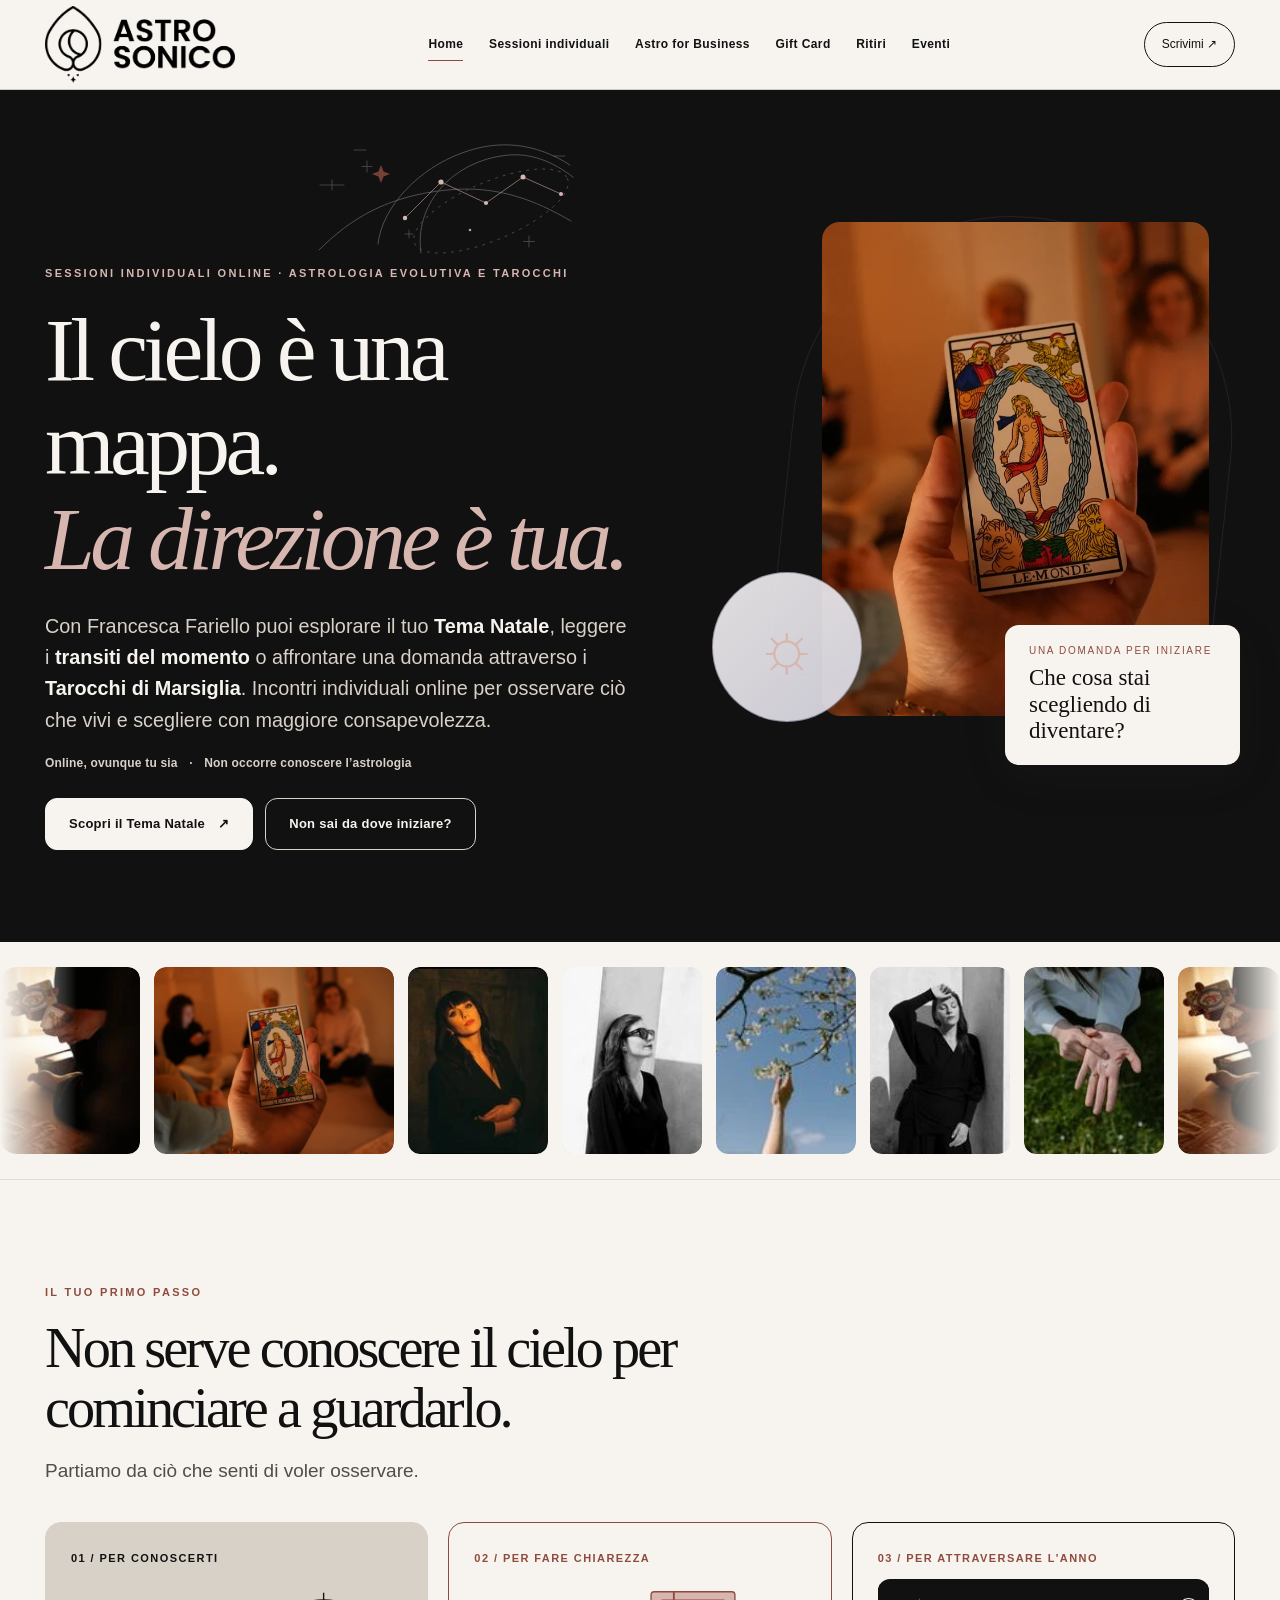
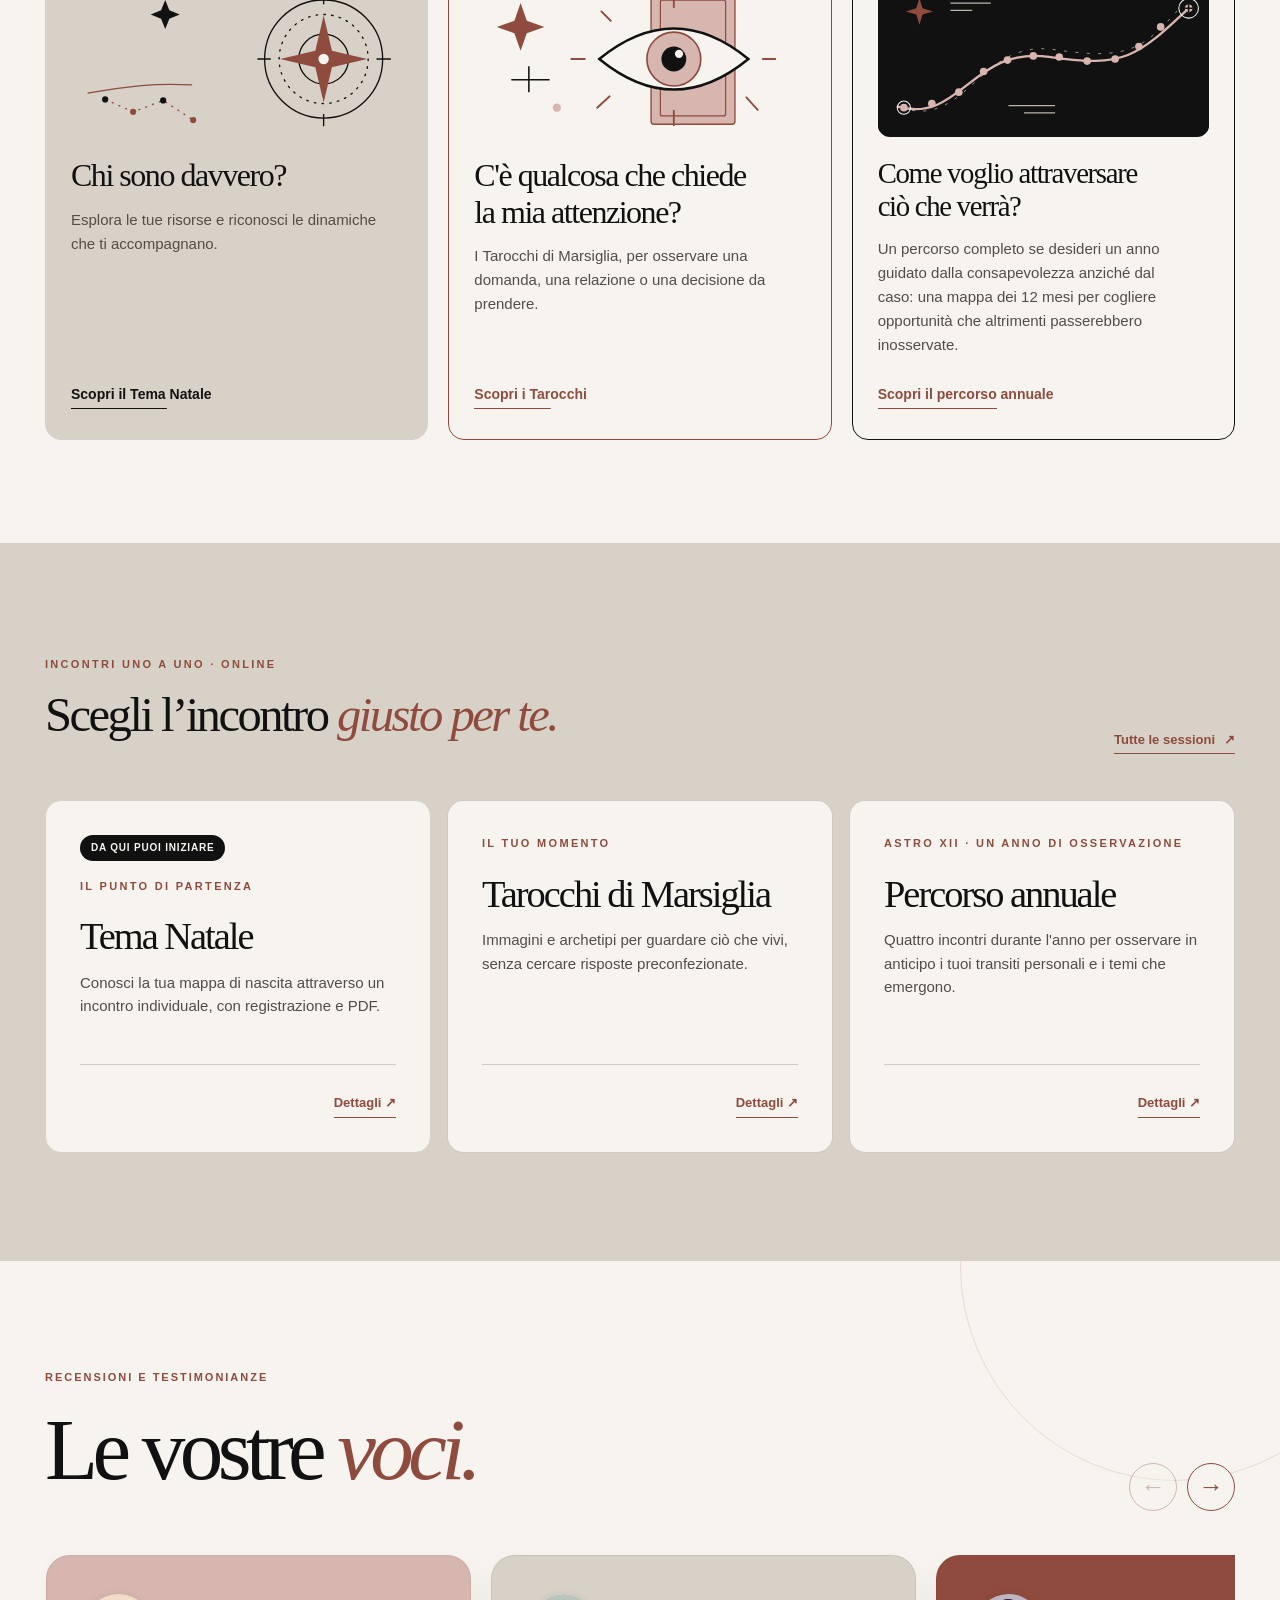
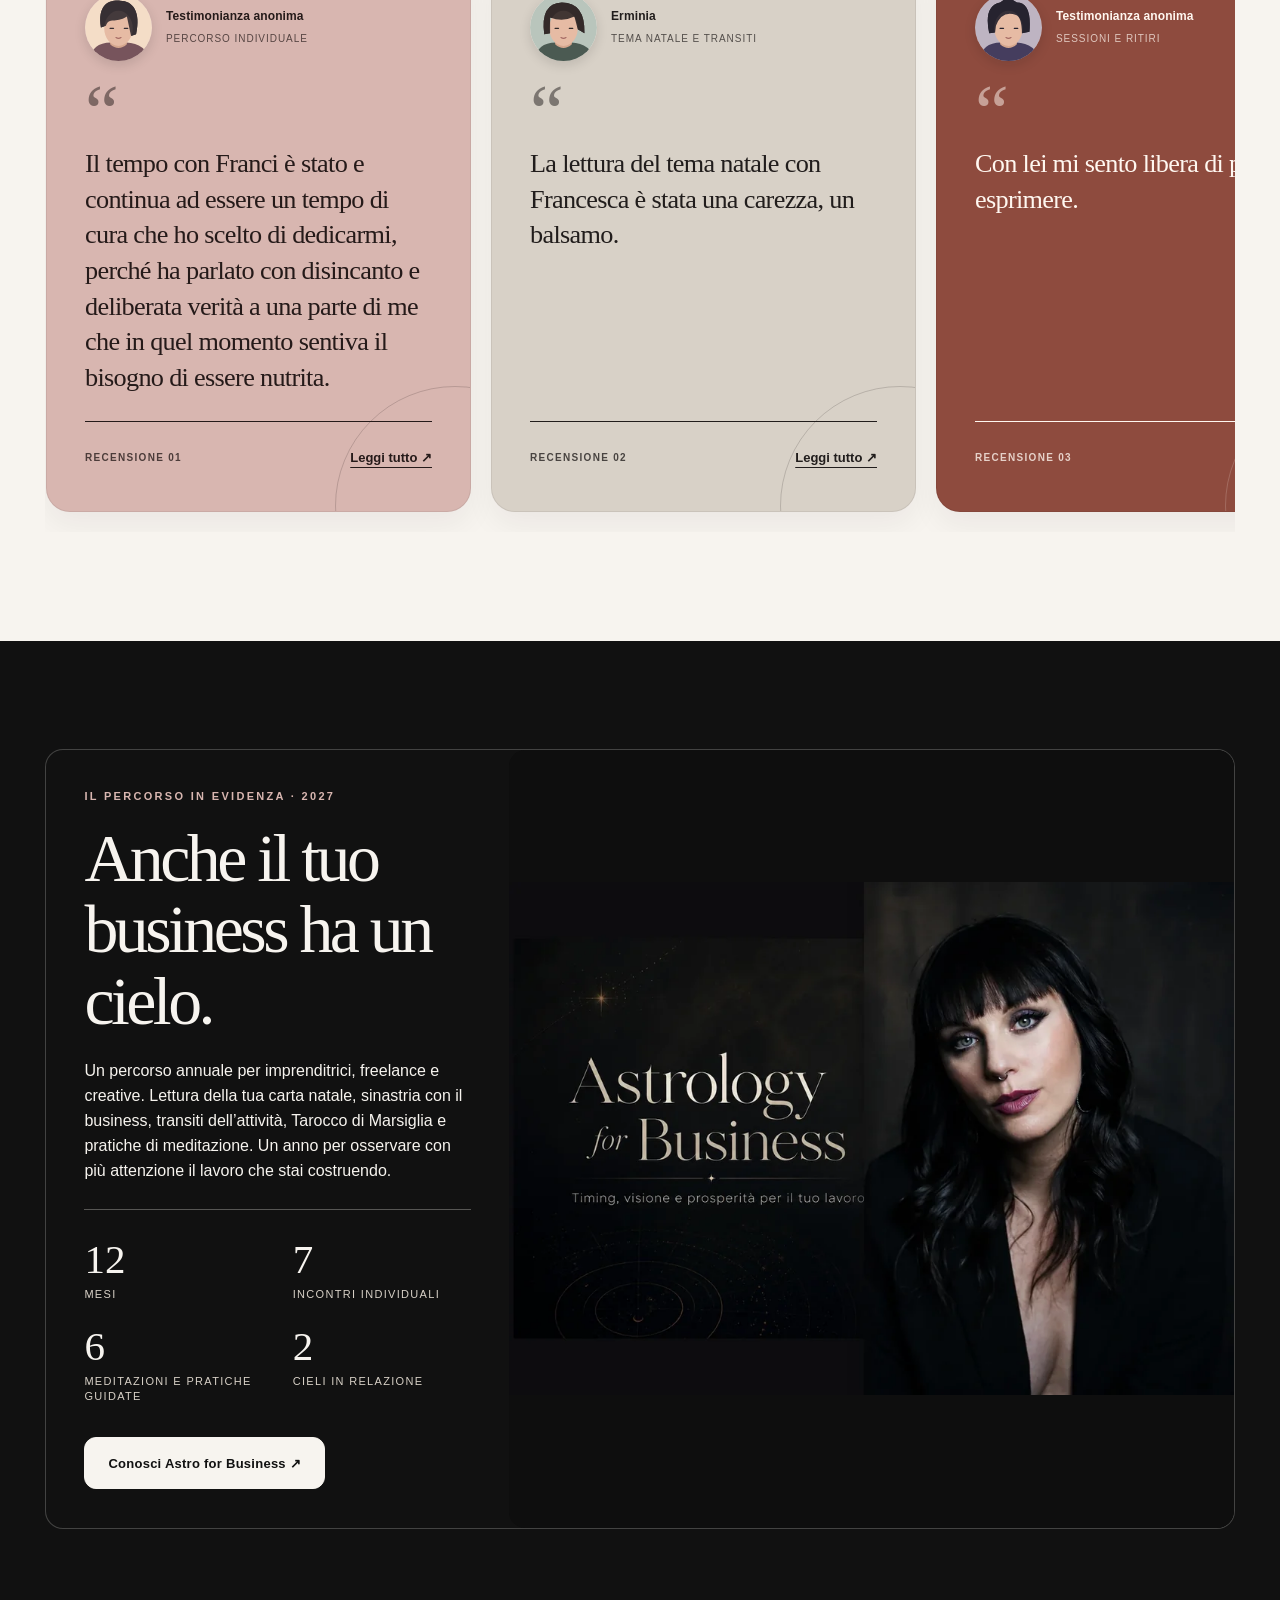
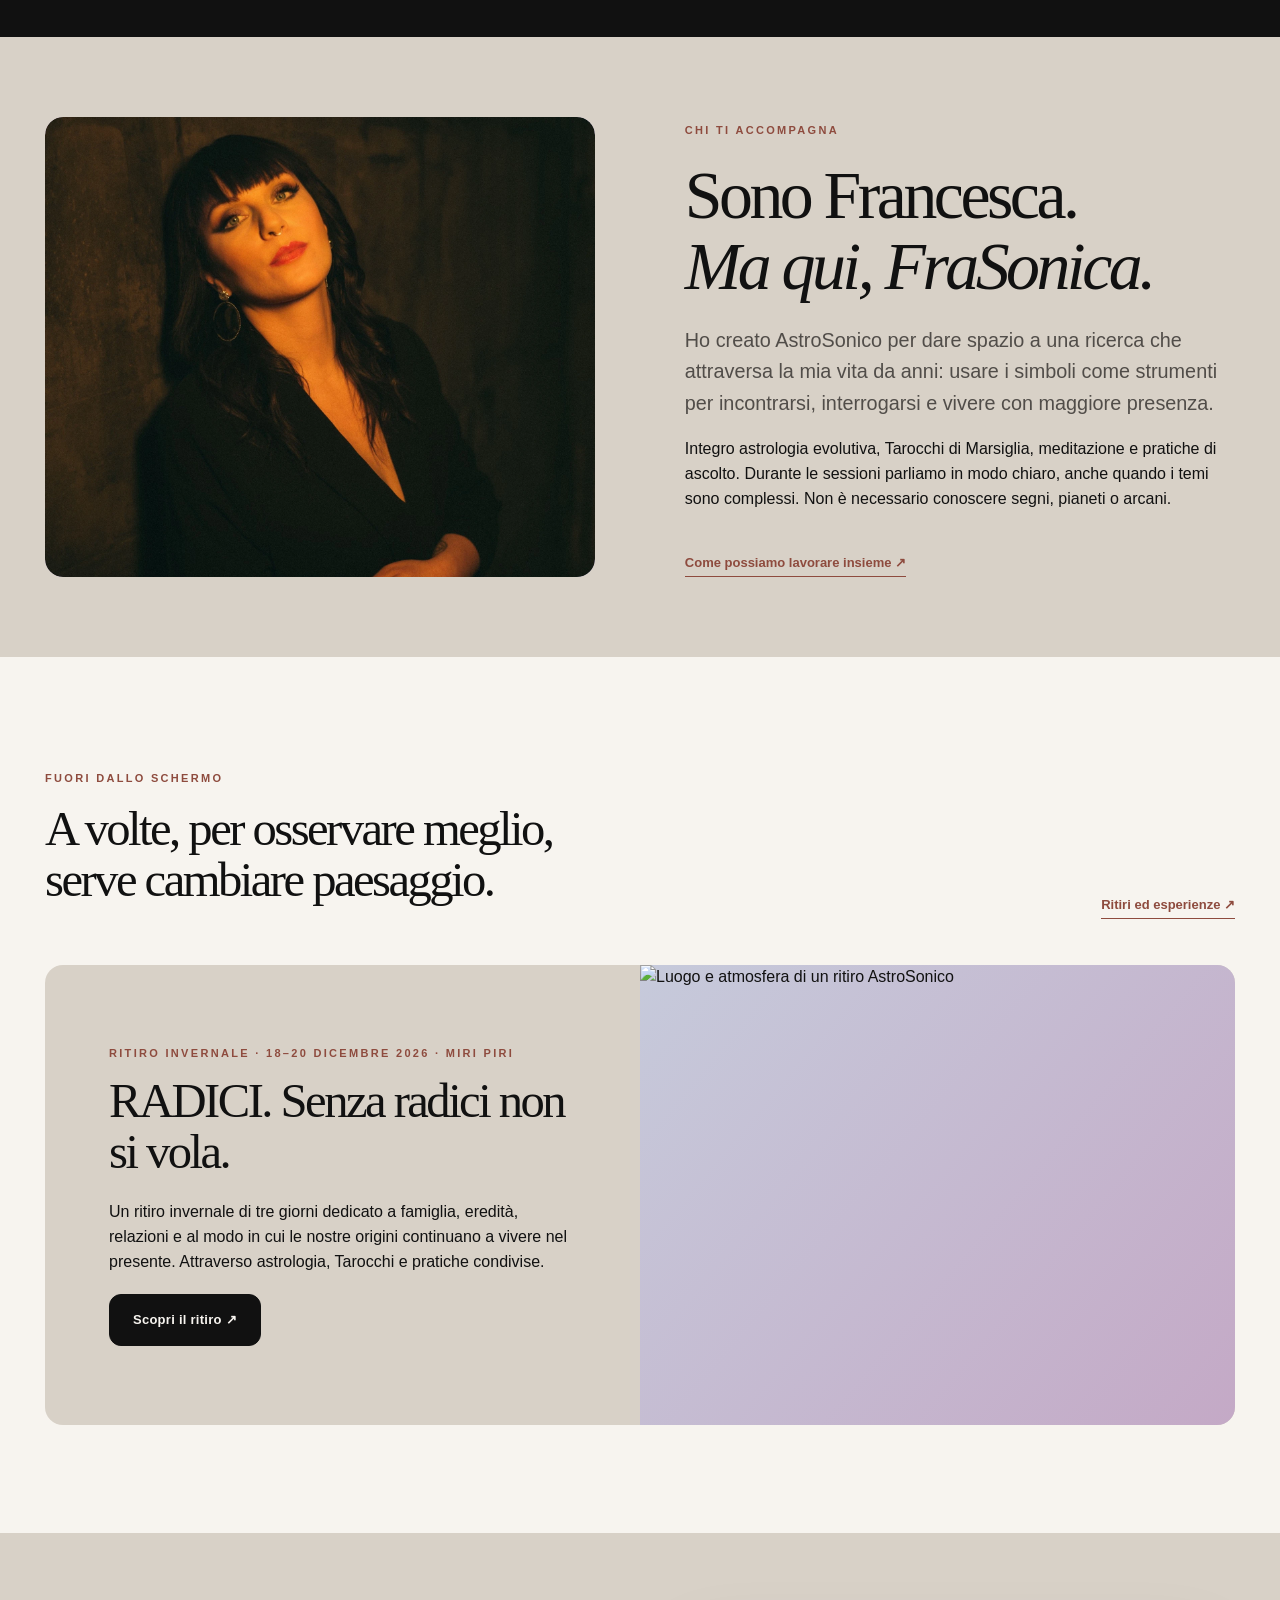
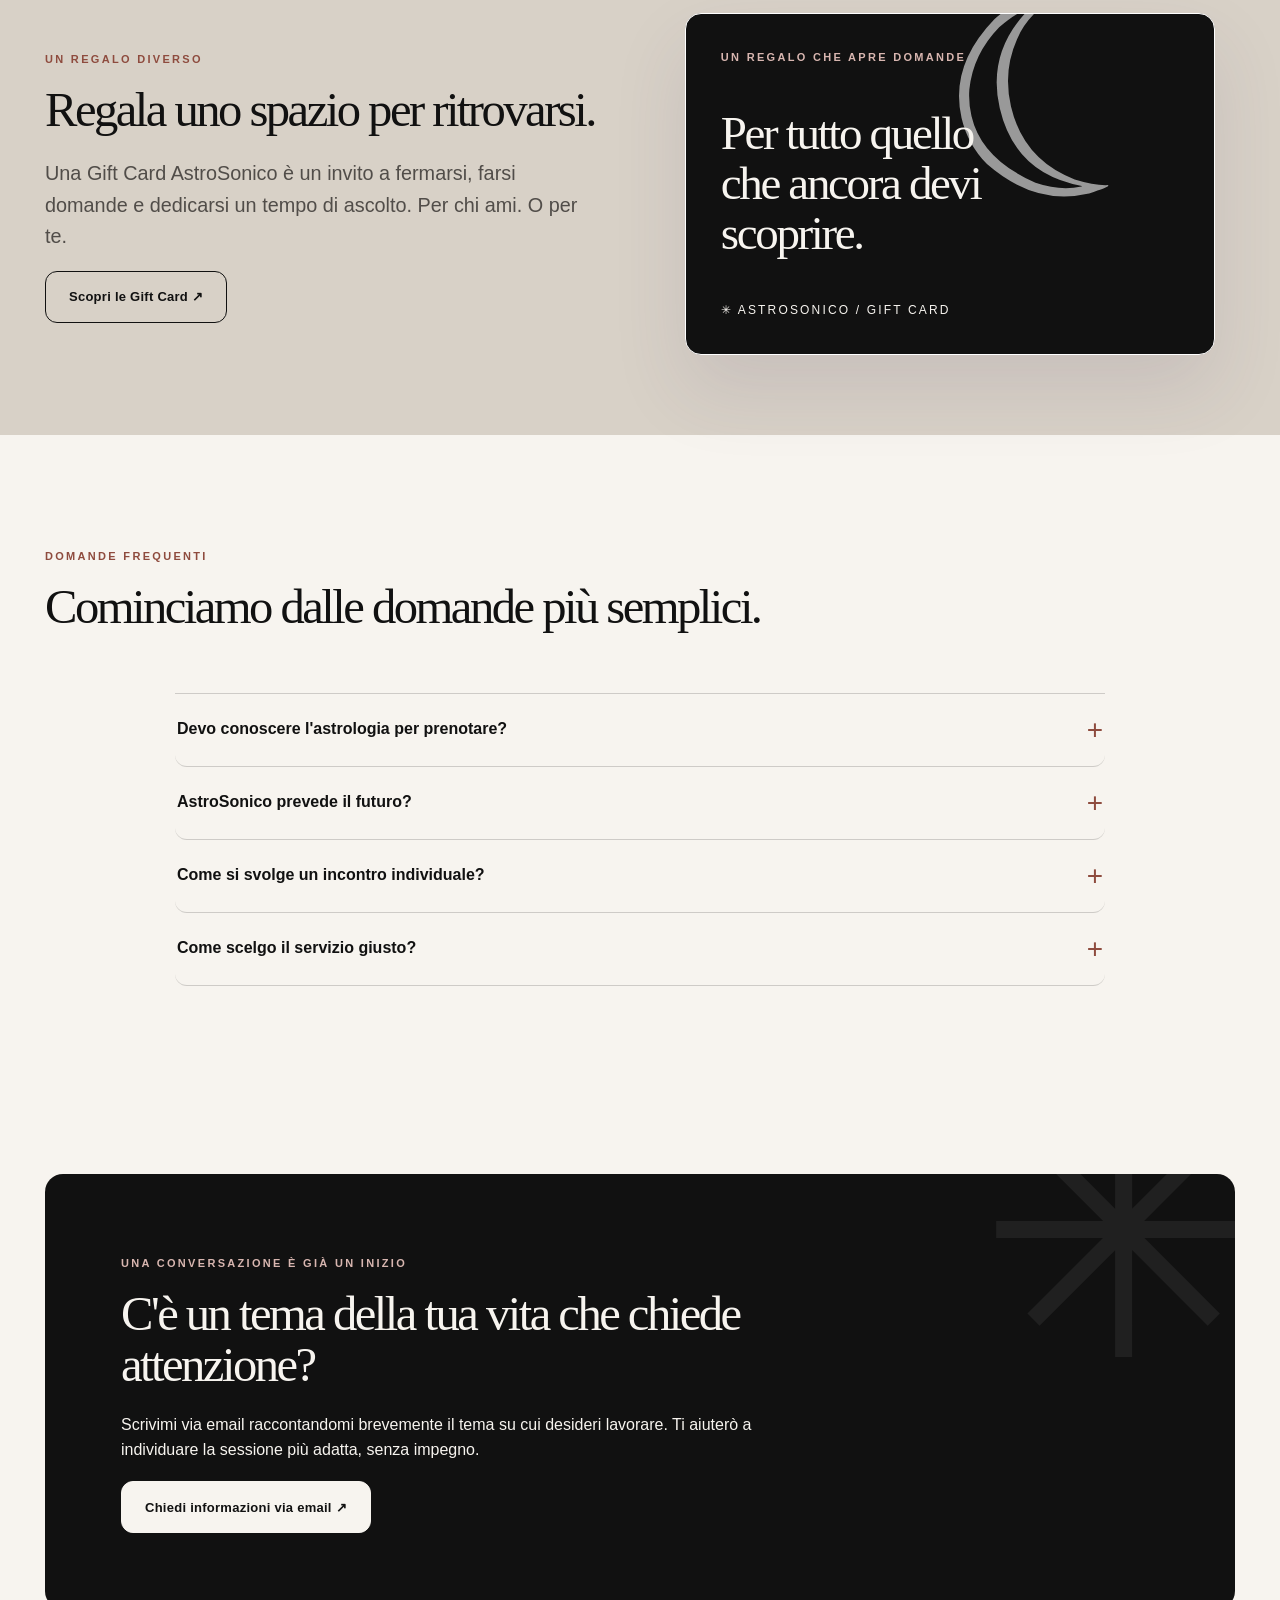
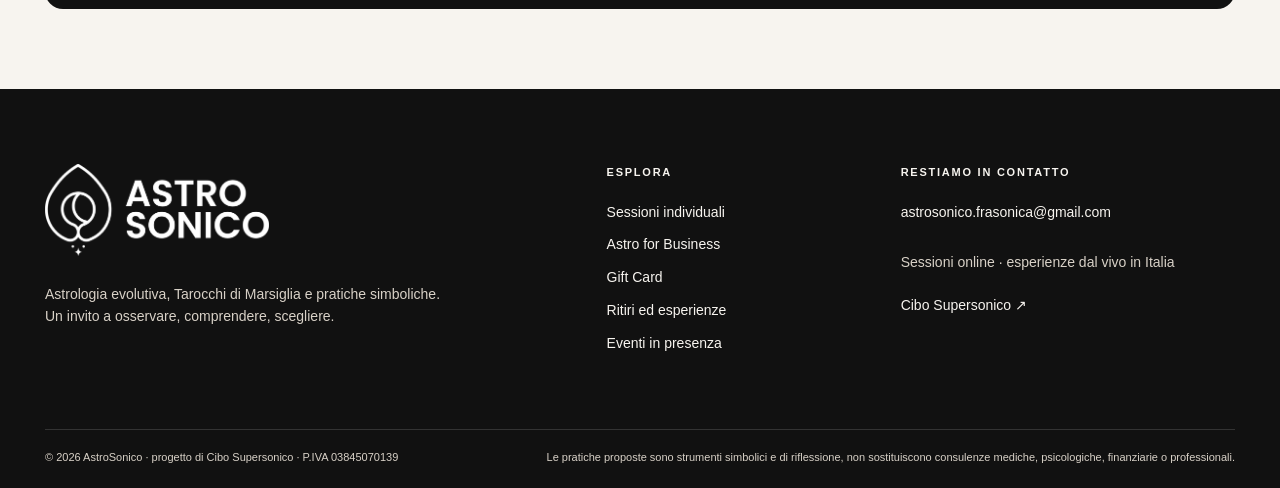
==== index.html @ 2ff4f476 "ASTRO XII: update homepage promo to 540 EUR against 640 EUR value" ====
<!doctype html><html lang="it"><head><meta charset="utf-8"><meta name="viewport" content="width=device-width,initial-scale=1"><meta name="theme-color" content="#fcfaf9"><meta name="description" content="Sessioni di Tema Natale, Tarocchi di Marsiglia, percorsi per freelance e imprenditrici, Gift Card e ritiri con Francesca Fariello."><meta property="og:type" content="website"><meta property="og:locale" content="it_IT"><meta property="og:title" content="AstroSonico | Astrologia evolutiva, Tarocchi e percorsi con Francesca"><meta property="og:description" content="Sessioni di Tema Natale, Tarocchi di Marsiglia, percorsi per freelance e imprenditrici, Gift Card e ritiri con Francesca Fariello."><meta property="og:image" content="https://static.wixstatic.com/media/436eaf_81b6aed6b3834a8282c489338c41504a~mv2.jpg"><link rel="icon" type="image/svg+xml" href="assets/img/astrosonico-favicon.svg?v=20261022-logo-2"><link rel="stylesheet" href="assets/css/style.css?v=20261023-mobile"><link rel="stylesheet" href="assets/css/voices.css?v=20261107-1"><title>AstroSonico | Astrologia evolutiva, Tarocchi e percorsi con Francesca</title><meta name="astrosonico-site-version" content="original-logo-20261022"><style>.portrait-frame img[src*="astro-business-editoriale"]{object-position:82% center}.hero-photo[src*="astro-tarocchi-sessione"]{object-position:50% center}.astro-gallery{padding:25px 0;background:#fcfaf9;overflow:hidden;border-bottom:1px solid rgba(50,39,55,.12)}.astro-gallery-window{overflow:hidden;width:100%;mask-image:linear-gradient(to right,transparent,#000 6%,#000 94%,transparent)}.astro-gallery-track{display:flex;width:max-content;gap:14px;align-items:center;animation:astro-gallery-move 60s linear infinite;will-change:transform}.astro-gallery-window:hover .astro-gallery-track,.astro-gallery-window:focus-within .astro-gallery-track{animation-play-state:paused}.astro-gallery-item{flex:none;width:140px;height:187px;border-radius:12px;overflow:hidden;background:#e9e1e9}.astro-gallery-item--wide{width:240px}.astro-gallery-item img{display:block;width:100%;height:100%;object-fit:cover}@keyframes astro-gallery-move{from{transform:translateX(0)}to{transform:translateX(calc(-50% - 7px))}}@media(max-width:600px){.astro-gallery{padding:16px 0}.astro-gallery-track{gap:10px;animation-duration:48s}.astro-gallery-item{width:108px;height:148px}.astro-gallery-item--wide{width:184px}@keyframes astro-gallery-move{from{transform:translateX(0)}to{transform:translateX(calc(-50% - 5px))}}}@media(prefers-reduced-motion:reduce){.astro-gallery-track{animation:none}.astro-gallery-window{overflow-x:auto;mask-image:none}}.featured-wide--business .image-side{background:#111010;display:flex;align-items:center;justify-content:center}.featured-wide--business{grid-template-columns:minmax(0,.78fr) minmax(0,1.22fr)}.featured-wide--business .content{padding:clamp(30px,3vw,48px)}.featured-wide--business .image-side{background:#0e0e0e;display:flex;align-items:center;justify-content:center;min-height:450px}.featured-wide--business .image-side img{object-fit:contain;object-position:center;background:#0e0e0e;width:100%;height:100%}@media(max-width:950px){.featured-wide--business{grid-template-columns:1fr}.featured-wide--business .image-side{order:-1;aspect-ratio:1672/941;min-height:0}.featured-wide--business .image-side img{position:static;width:100%;height:auto;display:block;aspect-ratio:1672/941}.featured-wide--business .content{padding:clamp(28px,5vw,50px)}}.portrait-frame--francesca img{width:100%;height:100%;object-fit:cover;object-position:center 28%}</style><style>.mobile-quick-choice,.mobile-founder-copy,.mobile-radici-poster,.mobile-only-gift-illustration,.hero-mobile-intro{display:none}</style><style>.editorial-mobile-hero-photo,.editorial-mobile-tarot-photo,.mobile-retreat-kicker,.hero-celestial-atlas{display:none}</style><link rel="stylesheet" media="screen and (max-width: 640px)" href="assets/css/mobile-editorial.css?v=20261026-10"><style>
/* Stable responsive switch for homepage. Works even when the mobile stylesheet is cached. */
.astro-mobile-first-step{display:none}
@media screen and (max-width:640px){
  html body main#contenuto > section#da-dove-iniziare,
  html body main#contenuto > section#sessioni-in-evidenza{display:none!important}
  html body main#contenuto > section.astro-mobile-first-step{display:block!important}
  main .astro-mobile-first-step .mobile-question-grid{display:grid;grid-template-columns:minmax(0,1fr);gap:12px}
  main .astro-mobile-first-step .mobile-question-card{background:#fff;border:1px solid #D8D1C7;border-radius:5px;padding:25px 21px}
  main .astro-mobile-first-step .mobile-question-card--first{background:#ECE6DD}
  main .astro-mobile-first-step .mobile-question-card h3{font-family:var(--serif);font-weight:400;line-height:1.15;overflow-wrap:anywhere}
  main .astro-mobile-first-step .mobile-question-card p{font-size:15px;line-height:1.52}
  /* Safe responsive SVG dimensions even if an older external CSS is cached. */
  main .astro-mobile-first-step .mobile-question-top{min-width:0}
  main .astro-mobile-first-step .mobile-question-art{display:block;max-width:100%;margin:10px 0 16px;overflow:hidden}
  main .astro-mobile-first-step .mobile-question-art svg{display:block;max-width:100%;width:100%;height:auto}
}
  /* Mobile-only retreat headline and removal of redundant closing sales banner. */
  main .mobile-retreat-heading{display:none}
  @media screen and (max-width:640px){
    html body main#contenuto > section.mobile-home-contact{display:none!important}
    main .mobile-home-retreats .mobile-retreat-heading{display:block!important}
  }
</style><link rel="stylesheet" media="screen and (min-width: 641px)" href="assets/css/desktop-editorial.css?v=20261026-2"><style id="astro-home-desktop-hide-prices">
@media screen and (min-width: 641px) {
  #sessioni-in-evidenza .service-bottom .price { display: none; }
  #sessioni-in-evidenza .service-bottom { justify-content: flex-end; }
}
</style></head><body class=""><a class="skip-link" href="#contenuto">Vai al contenuto</a><header class="site-header"><div class="container nav-inner"><a class="brand" href="index.html" aria-label="AstroSonico, torna alla homepage"><img class="brand-logo" src="assets/img/astrosonico-logo.svg?v=20261022-logo-2" alt="AstroSonico" width="1839" height="750"></a><nav class="desktop-nav" aria-label="Navigazione principale"><a class="nav-link" href="index.html" aria-current="page">Home</a><a class="nav-link" href="sessioni.html">Sessioni individuali</a><a class="nav-link" href="astro-for-business.html">Astro for Business</a><a class="nav-link" href="gift-card.html">Gift Card</a><a class="nav-link" href="ritiri.html">Ritiri</a><a class="nav-link" href="eventi.html">Eventi</a></nav><a class="nav-cta desktop-cta" href="mailto:astrosonico.frasonica@gmail.com?subject=AstroSonico%20-%20richiesta%20informazioni">Scrivimi <span class="mobile-action-glyph" aria-hidden="true">↗</span></a><details class="mobile-menu"><summary aria-label="Apri il menu di navigazione"><span class="menu-glyph" aria-hidden="true">☰</span><span>Menu</span></summary><nav class="mobile-nav" aria-label="Navigazione mobile"><a href="index.html" aria-current="page">Home</a><a href="sessioni.html">Sessioni individuali</a><a href="astro-for-business.html">Astro for Business</a><a href="gift-card.html">Gift Card</a><a href="ritiri.html">Ritiri</a><a href="eventi.html">Eventi</a><a class="nav-cta" href="mailto:astrosonico.frasonica@gmail.com?subject=AstroSonico%20-%20richiesta%20informazioni">Scrivimi <span class="mobile-action-glyph" aria-hidden="true">↗</span></a></nav></details></div></header><main id="contenuto">
<section class="hero"><div class="container hero-grid"><div class="hero-copy"><div class="hero-celestial-atlas" aria-hidden="true">
<svg viewBox="0 0 460 112" xmlns="http://www.w3.org/2000/svg" focusable="false">
  <g fill="none" stroke="#F7F4EF" stroke-width=".85" stroke-linecap="round" opacity=".32">
    <path class="astro-atlas-draw astro-atlas-draw--1" pathLength="1" d="M263 101C267 63 305 25 347 10C384-4 421 0 455 22"/>
    <path class="astro-atlas-draw astro-atlas-draw--2" pathLength="1" d="M306 110C299 63 335 21 386 13C415 8 438 19 458 34"/>
    <path class="astro-atlas-draw astro-atlas-draw--3" pathLength="1" d="M204 107C235 76 272 53 332 47C382 42 420 57 456 78"/>
    <ellipse class="astro-atlas-ellipse" cx="376" cy="68" rx="83" ry="29" transform="rotate(-23 376 68)" stroke="#D8D1C7" stroke-dasharray="2 6"/>
  </g>
  <g fill="none" stroke="#D8D1C7" stroke-width=".75" stroke-linecap="round" opacity=".34">
    <path d="M252 18v11m-5-5.5h10M414 93v11m-5.5-5.5h11M294 87v8m-4-4h8"/>
    <path d="M205 42h24m-12-5v10M239 7h12M439 13h11"/>
  </g>
  <path class="astro-atlas-draw astro-atlas-draw--stars" pathLength="1" d="M290 75L326 39L371 60L408 34L446 51" fill="none" stroke="#D8B6B0" stroke-width=".95" opacity=".58"/>
  <g class="astro-atlas-points" fill="#D8B6B0">
    <circle cx="290" cy="75" r="2.2"/>
    <circle cx="326" cy="39" r="2.6"/>
    <circle cx="371" cy="60" r="2.1"/>
    <circle cx="408" cy="34" r="2.5"/>
    <circle cx="446" cy="51" r="2.0"/>
  </g>
  <path class="astro-atlas-star" d="M266 22l2.6 6.4 6.4 2.6-6.4 2.6-2.6 6.4-2.6-6.4-6.4-2.6 6.4-2.6z" fill="#8E4B3E" opacity=".82"/>
  <circle cx="355" cy="87" r="1.3" fill="#F7F4EF" opacity=".66"/>
</svg>
</div><span class="eyebrow">Sessioni individuali online · Astrologia evolutiva e Tarocchi</span><h1 class="h-display">Il cielo è una mappa.<br><em>La direzione è tua.</em></h1><p class="text-lead">Con Francesca Fariello puoi esplorare il tuo <strong>Tema Natale</strong>, leggere i <strong>transiti del momento</strong> o affrontare una domanda attraverso i <strong>Tarocchi di Marsiglia</strong>. Incontri individuali online per osservare ciò che vivi e scegliere con maggiore consapevolezza.</p><p class="hero-mobile-intro">Astrologia evolutiva e Tarocchi per osservare ciò che vivi, trovare nuovi punti di vista e scegliere la tua direzione.</p><p class="hero-assurance">Online, ovunque tu sia <span aria-hidden="true">·</span> Non occorre conoscere l’astrologia</p><div class="button-row"><a href="sessioni.html#tema-natale" class="button button-primary">Scopri il Tema Natale <span aria-hidden="true"><span class="mobile-action-glyph" aria-hidden="true">↗</span></span></a><a href="#da-dove-iniziare" class="button button-outline mobile-desktop-choice">Non sai da dove iniziare?</a><a href="sessioni.html" class="button button-primary mobile-quick-choice">Scopri come fare <span class="mobile-action-glyph" aria-hidden="true">↗</span></a></div><figure class="editorial-mobile-hero-photo"><img src="assets/img/francesca-editorial-sunglasses.webp" width="780" height="1170" alt="Francesca in un ritratto in bianco e nero, con occhiali da sole" fetchpriority="high" decoding="async"></figure></div><div class="hero-visual"><img class="hero-photo" src="assets/img/astro-tarocchi-sessione.webp" alt="Una lettura dei Tarocchi di Marsiglia in un incontro AstroSonico" loading="eager" fetchpriority="high"><span class="hero-orbit" aria-hidden="true">☼</span><div class="hero-note"><small>Una domanda per iniziare</small>Che cosa stai scegliendo di diventare?</div></div></div></section>
<section class="astro-gallery" aria-label="Galleria fotografica animata di Francesca, delle pratiche e dei Tarocchi"><div class="astro-gallery-window"><div class="astro-gallery-track"><div class="astro-gallery-item astro-gallery-item--portrait"><img src="assets/img/tarocchi-mani-mini.webp" alt="Le mani di Francesca con i Tarocchi di Marsiglia" loading="lazy"></div><div class="astro-gallery-item astro-gallery-item--wide"><img src="assets/img/astro-tarocchi-sessione.webp" alt="Una sessione di Tarocchi di Marsiglia" loading="lazy"></div><div class="astro-gallery-item astro-gallery-item--portrait"><img src="assets/img/ritratto-caldo-mini.webp" alt="Ritratto di Francesca con luce calda" loading="lazy"></div><div class="astro-gallery-item astro-gallery-item--portrait"><img src="assets/img/ritratto-bn-occhiali-mini.webp" alt="Francesca, ritratto in bianco e nero" loading="lazy"></div><div class="astro-gallery-item astro-gallery-item--portrait"><img src="assets/img/ramo-fiorito-mini.webp" alt="Una mano tra i rami in fiore" loading="lazy"></div><div class="astro-gallery-item astro-gallery-item--portrait"><img src="assets/img/ritratto-bn-ritratto-mini.webp" alt="Francesca in un ritratto in bianco e nero" loading="lazy"></div><div class="astro-gallery-item astro-gallery-item--portrait"><img src="assets/img/fiore-palmo-mini.webp" alt="Un piccolo fiore bianco nel palmo aperto" loading="lazy"></div><div class="astro-gallery-item astro-gallery-item--portrait" aria-hidden="true"><img src="assets/img/tarocchi-mani-mini.webp" alt="" loading="lazy"></div><div class="astro-gallery-item astro-gallery-item--wide" aria-hidden="true"><img src="assets/img/astro-tarocchi-sessione.webp" alt="" loading="lazy"></div><div class="astro-gallery-item astro-gallery-item--portrait" aria-hidden="true"><img src="assets/img/ritratto-caldo-mini.webp" alt="" loading="lazy"></div><div class="astro-gallery-item astro-gallery-item--portrait" aria-hidden="true"><img src="assets/img/ritratto-bn-occhiali-mini.webp" alt="" loading="lazy"></div><div class="astro-gallery-item astro-gallery-item--portrait" aria-hidden="true"><img src="assets/img/ramo-fiorito-mini.webp" alt="" loading="lazy"></div><div class="astro-gallery-item astro-gallery-item--portrait" aria-hidden="true"><img src="assets/img/ritratto-bn-ritratto-mini.webp" alt="" loading="lazy"></div><div class="astro-gallery-item astro-gallery-item--portrait" aria-hidden="true"><img src="assets/img/fiore-palmo-mini.webp" alt="" loading="lazy"></div></div></div></section>
<section class="section desktop-first-step" id="da-dove-iniziare"><div class="container"><div class="section-heading"><div class="section-intro"><span class="eyebrow">Il tuo primo passo</span><h2 class="h-medium">Non serve conoscere il cielo per cominciare a guardarlo.</h2><p class="text-lead">Partiamo da ciò che senti di voler osservare.</p></div></div><div class="desktop-question-grid"><article class="desktop-question-card desktop-question-card--first"><div class="desktop-question-top"><span class="eyebrow">01 / Per conoscerti</span><figure class="mobile-question-art mobile-question-art--map" aria-hidden="true">
<svg xmlns="http://www.w3.org/2000/svg" viewBox="0 0 320 142" role="presentation" focusable="false">
  <g fill="none" stroke="#111111" stroke-width="1.3">
    <circle cx="244" cy="72" r="57"/>
    <circle cx="244" cy="72" r="43" stroke-dasharray="1.5 6" stroke-linecap="round"/>
    <circle cx="244" cy="72" r="24"/>
    <path d="M244 8V19M244 125V137M180 72H193M295 72H309"/>
    <path d="M16 105C56 98 81 95 117 97" stroke="#8E4B3E"/>
    <path d="M33 111L60 123L89 112L118 131" stroke-dasharray="2 5" stroke="#8E4B3E"/>
  </g>
  <path d="M244 30L252 64L286 72L252 80L244 114L236 80L202 72L236 64Z" fill="#8E4B3E"/>
  <circle cx="244" cy="72" r="5" fill="#F7F4EF"/>
  <circle cx="33" cy="111" r="3" fill="#111111"/>
  <circle cx="60" cy="123" r="3" fill="#8E4B3E"/>
  <circle cx="89" cy="112" r="3" fill="#111111"/>
  <circle cx="118" cy="131" r="3" fill="#8E4B3E"/>
  <path d="M91 15L95 25L105 29L95 33L91 43L87 33L77 29L87 25Z" fill="#111111"/>
</svg></figure></div><h3 class="h-card">Chi sono davvero?</h3><p>Esplora le tue risorse e riconosci le dinamiche che ti accompagnano.</p><a class="text-link" href="sessioni.html#tema-natale">Scopri il Tema Natale</a></article><article class="desktop-question-card desktop-question-card--second"><div class="desktop-question-top"><span class="eyebrow">02 / Per fare chiarezza</span><figure class="mobile-question-art mobile-question-art--tarot" aria-hidden="true">
<svg xmlns="http://www.w3.org/2000/svg" viewBox="0 0 320 142" role="presentation" focusable="false">
  <rect x="171" y="7" width="81" height="128" rx="3" fill="#D8B6B0" stroke="#8E4B3E" stroke-width="1.3"/>
  <rect x="180" y="15" width="63" height="112" rx="2" fill="none" stroke="#8E4B3E" stroke-width="1.2"/>
  <path d="M121 72Q193 13 265 72Q193 131 121 72Z" fill="#F7F4EF" stroke="#111111" stroke-width="2.4"/>
  <circle cx="193" cy="72" r="26" fill="#D8B6B0" stroke="#8E4B3E" stroke-width="1.6"/>
  <circle cx="193" cy="72" r="12" fill="#111111"/>
  <circle cx="198" cy="67" r="4" fill="#F7F4EF"/>
  <g stroke="#8E4B3E" stroke-width="1.8" stroke-linecap="round">
    <path d="M193 8V22M193 122V136M107 72H94M279 72H291M123 26L132 35M263 109L274 121M119 119L131 108"/>
  </g>
  <path d="M45 18L51 35L68 41L51 47L45 64L39 47L22 41L39 35Z" fill="#8E4B3E"/>
  <path d="M36 92L73 92M53 79V104" stroke="#111111" stroke-width="1.5"/>
  <circle cx="80" cy="119" r="4" fill="#D8B6B0"/>
</svg></figure></div><h3 class="h-card">C'è qualcosa che chiede la mia attenzione?</h3><p>I Tarocchi di Marsiglia, per osservare una domanda, una relazione o una decisione da prendere.</p><a class="text-link" href="sessioni.html#tarocchi">Scopri i Tarocchi</a></article><article class="desktop-question-card desktop-question-card--third"><div class="desktop-question-top"><span class="eyebrow">03 / Per attraversare l'anno</span><figure class="mobile-question-art mobile-question-art--orbit" aria-hidden="true">
<svg xmlns="http://www.w3.org/2000/svg" viewBox="0 0 320 142" role="presentation" focusable="false">
  <rect x="0" y="0" width="320" height="142" rx="2" fill="#111111"/>
  <path d="M19 118C80 135 91 59 165 70S251 69 300 23" stroke="#D8B6B0" stroke-width="2.2" fill="none" stroke-linecap="round"/>
  <path d="M22 119C87 140 97 52 171 63S257 61 294 20" stroke="#D8D1C7" stroke-width=".9" fill="none" stroke-dasharray="3 8" opacity=".7"/>
  <g fill="#D8B6B0">
    <circle cx="25" cy="119" r="3.7"/><circle cx="52" cy="115" r="3.7"/><circle cx="78" cy="104" r="3.7"/>
    <circle cx="102" cy="84" r="3.7"/><circle cx="125" cy="73" r="3.7"/><circle cx="150" cy="69" r="3.7"/>
    <circle cx="175" cy="70" r="3.7"/><circle cx="202" cy="74" r="3.7"/><circle cx="229" cy="72" r="3.7"/>
    <circle cx="252" cy="60" r="3.7"/><circle cx="273" cy="41" r="3.7"/><circle cx="300" cy="23" r="3.7"/>
  </g>
  <circle cx="25" cy="119" r="6.4" stroke="#F7F4EF" fill="none" stroke-width="1"/>
  <circle cx="300" cy="23" r="9.5" stroke="#F7F4EF" fill="none" stroke-width="1"/>
  <path d="M296 23H304M300 19V27" stroke="#111111" stroke-width="1.5"/>
  <path d="M27 26L37 29L40 39L43 29L53 26L43 23L40 13L37 23Z" fill="#8E4B3E"/>
  <g stroke="#D8D1C7" stroke-width="1" opacity=".85">
    <path d="M70 18H109M70 25H91"/><path d="M126 117H171M141 124H171"/>
  </g>
</svg></figure></div><h3 class="h-card">Come voglio attraversare ciò che verrà?</h3><p>Un percorso completo se desideri un anno guidato dalla consapevolezza anziché dal caso: una mappa dei 12 mesi per cogliere opportunità che altrimenti passerebbero inosservate.</p><a class="text-link" href="richiesta-percorso-annuale.html">Scopri il percorso annuale</a></article></div></div></section>
<section class="section-tight bg-sky mobile-founder-copy" aria-label="Chi ti accompagna"><div class="container split"><div><span class="eyebrow">Chi ti accompagna</span><h2 class="h-large">Sono Francesca.<br><em>Ma qui, FraSonica.</em></h2><p class="text-lead reading-lead">Ho creato AstroSonico per dare forma a una ricerca che mi accompagna da anni: usare i simboli per conoscerci, interrogarci e vivere con maggiore presenza.</p><p class="reading-detail">Unisco astrologia evolutiva, Tarocchi di Marsiglia, meditazione e pratiche di ascolto. Non serve conoscere pianeti o arcani: partiamo da ciò che stai vivendo.</p><a class="text-link mt-2" href="sessioni.html">Come possiamo lavorare insieme <span class="mobile-action-glyph" aria-hidden="true">↗</span></a></div><div class="portrait-frame portrait-frame--francesca"><img src="assets/img/francesca-tarocchi-outdoor.webp" alt="Francesca legge i Tarocchi durante una pratica all’aperto" loading="lazy" width="780" height="1387"></div></div></section>
<section class="section astro-mobile-first-step" id="scegli-il-tuo-primo-passo" aria-labelledby="primo-passo-titolo">
<div class="container">
<div class="section-heading"><div class="section-intro">
<span class="eyebrow">Il tuo primo passo</span>
<h2 class="h-medium" id="primo-passo-titolo">Non serve conoscere il cielo per cominciare a guardarlo.</h2>
<p class="mobile-path-intro">Partiamo da ciò che senti di voler osservare.</p>
</div></div>
<div class="mobile-question-grid">
<article class="mobile-question-card mobile-question-card--first">
<div class="mobile-question-top"><span class="eyebrow">01 / Per conoscerti</span><figure class="mobile-question-art mobile-question-art--map" aria-hidden="true">
<svg xmlns="http://www.w3.org/2000/svg" viewBox="0 0 320 142" role="presentation" focusable="false">
  <g fill="none" stroke="#111111" stroke-width="1.3">
    <circle cx="244" cy="72" r="57"/>
    <circle cx="244" cy="72" r="43" stroke-dasharray="1.5 6" stroke-linecap="round"/>
    <circle cx="244" cy="72" r="24"/>
    <path d="M244 8V19M244 125V137M180 72H193M295 72H309"/>
    <path d="M16 105C56 98 81 95 117 97" stroke="#8E4B3E"/>
    <path d="M33 111L60 123L89 112L118 131" stroke-dasharray="2 5" stroke="#8E4B3E"/>
  </g>
  <path d="M244 30L252 64L286 72L252 80L244 114L236 80L202 72L236 64Z" fill="#8E4B3E"/>
  <circle cx="244" cy="72" r="5" fill="#F7F4EF"/>
  <circle cx="33" cy="111" r="3" fill="#111111"/>
  <circle cx="60" cy="123" r="3" fill="#8E4B3E"/>
  <circle cx="89" cy="112" r="3" fill="#111111"/>
  <circle cx="118" cy="131" r="3" fill="#8E4B3E"/>
  <path d="M91 15L95 25L105 29L95 33L91 43L87 33L77 29L87 25Z" fill="#111111"/>
</svg></figure></div>
<h3 class="h-card">Chi sono davvero?</h3>
<p>Esplora le tue risorse e riconosci le dinamiche che ti accompagnano.</p>
<a class="text-link" href="sessioni.html#tema-natale">Scopri il Tema Natale</a>
</article>
<article class="mobile-question-card mobile-question-card--second">
<div class="mobile-question-top"><span class="eyebrow">02 / Per fare chiarezza</span><figure class="mobile-question-art mobile-question-art--tarot" aria-hidden="true">
<svg xmlns="http://www.w3.org/2000/svg" viewBox="0 0 320 142" role="presentation" focusable="false">
  <rect x="171" y="7" width="81" height="128" rx="3" fill="#D8B6B0" stroke="#8E4B3E" stroke-width="1.3"/>
  <rect x="180" y="15" width="63" height="112" rx="2" fill="none" stroke="#8E4B3E" stroke-width="1.2"/>
  <path d="M121 72Q193 13 265 72Q193 131 121 72Z" fill="#F7F4EF" stroke="#111111" stroke-width="2.4"/>
  <circle cx="193" cy="72" r="26" fill="#D8B6B0" stroke="#8E4B3E" stroke-width="1.6"/>
  <circle cx="193" cy="72" r="12" fill="#111111"/>
  <circle cx="198" cy="67" r="4" fill="#F7F4EF"/>
  <g stroke="#8E4B3E" stroke-width="1.8" stroke-linecap="round">
    <path d="M193 8V22M193 122V136M107 72H94M279 72H291M123 26L132 35M263 109L274 121M119 119L131 108"/>
  </g>
  <path d="M45 18L51 35L68 41L51 47L45 64L39 47L22 41L39 35Z" fill="#8E4B3E"/>
  <path d="M36 92L73 92M53 79V104" stroke="#111111" stroke-width="1.5"/>
  <circle cx="80" cy="119" r="4" fill="#D8B6B0"/>
</svg></figure></div>
<h3 class="h-card">C'è qualcosa che chiede la mia attenzione?</h3>
<p>I Tarocchi di Marsiglia, per osservare una domanda, una relazione o una decisione da prendere.</p>
<a class="text-link" href="sessioni.html#tarocchi">Scopri i Tarocchi</a>
</article>
<article class="mobile-question-card mobile-question-card--third">
<div class="mobile-question-top"><span class="eyebrow">03 / Per attraversare l'anno</span><figure class="mobile-question-art mobile-question-art--orbit" aria-hidden="true">
<svg xmlns="http://www.w3.org/2000/svg" viewBox="0 0 320 142" role="presentation" focusable="false">
  <rect x="0" y="0" width="320" height="142" rx="2" fill="#111111"/>
  <path d="M19 118C80 135 91 59 165 70S251 69 300 23" stroke="#D8B6B0" stroke-width="2.2" fill="none" stroke-linecap="round"/>
  <path d="M22 119C87 140 97 52 171 63S257 61 294 20" stroke="#D8D1C7" stroke-width=".9" fill="none" stroke-dasharray="3 8" opacity=".7"/>
  <g fill="#D8B6B0">
    <circle cx="25" cy="119" r="3.7"/><circle cx="52" cy="115" r="3.7"/><circle cx="78" cy="104" r="3.7"/>
    <circle cx="102" cy="84" r="3.7"/><circle cx="125" cy="73" r="3.7"/><circle cx="150" cy="69" r="3.7"/>
    <circle cx="175" cy="70" r="3.7"/><circle cx="202" cy="74" r="3.7"/><circle cx="229" cy="72" r="3.7"/>
    <circle cx="252" cy="60" r="3.7"/><circle cx="273" cy="41" r="3.7"/><circle cx="300" cy="23" r="3.7"/>
  </g>
  <circle cx="25" cy="119" r="6.4" stroke="#F7F4EF" fill="none" stroke-width="1"/>
  <circle cx="300" cy="23" r="9.5" stroke="#F7F4EF" fill="none" stroke-width="1"/>
  <path d="M296 23H304M300 19V27" stroke="#111111" stroke-width="1.5"/>
  <path d="M27 26L37 29L40 39L43 29L53 26L43 23L40 13L37 23Z" fill="#8E4B3E"/>
  <g stroke="#D8D1C7" stroke-width="1" opacity=".85">
    <path d="M70 18H109M70 25H91"/><path d="M126 117H171M141 124H171"/>
  </g>
</svg></figure></div>
<h3 class="h-card">Come voglio attraversare ciò che verrà?</h3>
<p>Un percorso completo se desideri un anno guidato dalla consapevolezza anziché dal caso: una mappa dei 12 mesi per cogliere opportunità che altrimenti passerebbero inosservate.</p>
<a class="text-link" href="richiesta-percorso-annuale.html">Scopri il percorso annuale</a>
</article>
</div>
<p class="mobile-path-pricing-note">Descrizioni, durata e prezzi sono disponibili nelle pagine dei servizi.</p>
</div>
</section>
<section class="section bg-blush" id="sessioni-in-evidenza"><div class="container"><div class="section-heading"><div><span class="eyebrow">Incontri uno a uno · online</span><h2 class="h-medium">Scegli l’incontro <em>giusto per te.</em></h2></div><a class="text-link" href="sessioni.html">Tutte le sessioni <span aria-hidden="true"><span class="mobile-action-glyph" aria-hidden="true">↗</span></span></a></div><div class="triple-grid service-grid"><article class="service-card service-card--recommended"><span class="service-highlight">Da qui puoi iniziare</span><span class="eyebrow">Il punto di partenza</span><h3 class="h-card">Tema Natale</h3><p>Conosci la tua mappa di nascita attraverso un incontro individuale, con registrazione e PDF.</p><div class="spacer"></div><div class="service-bottom"><span class="price">150 € <small>/ 60 min</small></span><a class="text-link" href="sessioni.html#tema-natale">Dettagli <span class="mobile-action-glyph" aria-hidden="true">↗</span></a></div></article><article class="service-card"><span class="eyebrow">Il tuo momento</span><h3 class="h-card">Tarocchi di Marsiglia</h3><p>Immagini e archetipi per guardare ciò che vivi, senza cercare risposte preconfezionate.</p><div class="spacer"></div><div class="service-bottom"><span class="price">70 € <small>/ 45 min</small></span><a class="text-link" href="sessioni.html#tarocchi">Dettagli <span class="mobile-action-glyph" aria-hidden="true">↗</span></a></div></article><article class="service-card"><span class="eyebrow">ASTRO XII · Un anno di osservazione</span><h3 class="h-card">Percorso annuale</h3><p>Quattro incontri durante l'anno per osservare in anticipo i tuoi transiti personali e i temi che emergono.</p><div class="spacer"></div><div class="service-bottom"><span class="price price-with-value" aria-label="Prezzo promozionale 540 euro, valore del percorso 640 euro"><span class="old-price" style="text-decoration:none">Valore 640 €</span><strong>540 €</strong> <small>/ percorso · prezzo promozionale</small></span><a class="text-link" href="sessioni.html#roadmap">Dettagli <span class="mobile-action-glyph" aria-hidden="true">↗</span></a></div></article><figure class="editorial-mobile-tarot-photo"><img src="assets/img/tarocchi-marsiglia-dettaglio.webp" width="780" height="1387" loading="lazy" decoding="async" alt="Tre carte dei Tarocchi di Marsiglia durante una lettura"></figure></div></div></section>
<section class="voices-section" id="le-vostre-voci" aria-labelledby="voices-title-home" data-voices-carousel>
<div class="container">
<div class="voices-intro"><div><span class="voices-eyebrow">Recensioni e testimonianze</span><h2 id="voices-title-home">Le vostre <em>voci.</em></h2></div>
<div class="voices-controls" aria-label="Scorri le testimonianze"><button type="button" class="voices-arrow" data-voices-prev aria-label="Testimonianza precedente">←</button><button type="button" class="voices-arrow" data-voices-next aria-label="Testimonianza successiva">→</button></div></div>
<div class="voices-track" data-voices-track aria-label="Recensioni di chi ha partecipato, scorri orizzontalmente" tabindex="0"><article class="voices-card voices-card--rose" aria-label="Recensione 1 di 7: Percorso individuale">
<div class="voices-card-head"><span class="voices-avatar"><svg viewBox="0 0 80 80" aria-hidden="true" focusable="false"><circle cx="40" cy="40" r="40" fill="#F4DDC7"/><path d="M5 80Q8 58 31 58L49 58Q73 59 77 80Z" fill="#77545C"/><path d="M19 40C15 14 27 7 42 8C57 8 67 21 61 48L55 50L50 27C36 36 29 27 25 38Z" fill="#372F33"/><path d="M30 49L30 60Q40 69 50 60L50 49Z" fill="#D5A68D"/><ellipse cx="40" cy="41" rx="17" ry="21" fill="#E6BBA4"/><path d="M30 41h4m13 0h4" stroke="#372F33" stroke-width="1.7" stroke-linecap="round"/><path d="M37 52Q40 54 43 52" fill="none" stroke="#A66B65" stroke-width="1.5" stroke-linecap="round"/><path d="M19 40C15 14 27 7 42 8C57 8 67 21 61 48L55 50L50 27C36 36 29 27 25 38Z" fill="#372F33" opacity=".92"/></svg></span><div><div class="voices-person">Testimonianza anonima</div><div class="voices-kind">Percorso individuale</div></div></div>
<div class="voices-quote-mark" aria-hidden="true">“</div>
<blockquote class="voices-quote">Il tempo con Franci è stato e continua ad essere un tempo di cura che ho scelto di dedicarmi, perché ha parlato con disincanto e deliberata verità a una parte di me che in quel momento sentiva il bisogno di essere nutrita.</blockquote>
<div class="voices-card-foot"><span>Recensione 01</span><button type="button" class="voices-more" data-voices-open="voices-full-home-1" aria-label="Leggi la recensione completa 1">Leggi tutto ↗</button></div>
</article>
<article class="voices-card voices-card--stone" aria-label="Recensione 2 di 7: Tema Natale e Transiti">
<div class="voices-card-head"><span class="voices-avatar"><svg viewBox="0 0 80 80" aria-hidden="true" focusable="false"><circle cx="40" cy="40" r="40" fill="#B9C5BC"/><path d="M5 80Q8 58 31 58L49 58Q73 59 77 80Z" fill="#4B5A52"/><path d="M17 48Q12 11 38 10Q66 10 65 47L57 42L53 27Q39 34 24 28L24 47Z" fill="#332B2A"/><path d="M30 49L30 60Q40 69 50 60L50 49Z" fill="#D5A68D"/><ellipse cx="40" cy="41" rx="17" ry="21" fill="#E6BBA4"/><path d="M30 41h4m13 0h4" stroke="#332B2A" stroke-width="1.7" stroke-linecap="round"/><path d="M37 52Q40 54 43 52" fill="none" stroke="#A66B65" stroke-width="1.5" stroke-linecap="round"/><path d="M17 48Q12 11 38 10Q66 10 65 47L57 42L53 27Q39 34 24 28L24 47Z" fill="#332B2A" opacity=".92"/></svg></span><div><div class="voices-person">Erminia</div><div class="voices-kind">Tema Natale e Transiti</div></div></div>
<div class="voices-quote-mark" aria-hidden="true">“</div>
<blockquote class="voices-quote">La lettura del tema natale con Francesca è stata una carezza, un balsamo.</blockquote>
<div class="voices-card-foot"><span>Recensione 02</span><button type="button" class="voices-more" data-voices-open="voices-full-home-3" aria-label="Leggi la recensione completa 2">Leggi tutto ↗</button></div>
</article>
<article class="voices-card voices-card--oxide" aria-label="Recensione 3 di 7: Sessioni e ritiri">
<div class="voices-card-head"><span class="voices-avatar"><svg viewBox="0 0 80 80" aria-hidden="true" focusable="false"><circle cx="40" cy="40" r="40" fill="#BEB4C2"/><path d="M5 80Q8 58 31 58L49 58Q73 59 77 80Z" fill="#453D5E"/><path d="M17 47Q10 14 30 10Q39 2 50 10Q68 10 65 45L56 47Q56 28 49 25Q32 19 25 38L24 46Z" fill="#27232F"/><path d="M30 49L30 60Q40 69 50 60L50 49Z" fill="#D5A68D"/><ellipse cx="40" cy="41" rx="17" ry="21" fill="#E6BBA4"/><path d="M30 41h4m13 0h4" stroke="#27232F" stroke-width="1.7" stroke-linecap="round"/><path d="M37 52Q40 54 43 52" fill="none" stroke="#A66B65" stroke-width="1.5" stroke-linecap="round"/><path d="M17 47Q10 14 30 10Q39 2 50 10Q68 10 65 45L56 47Q56 28 49 25Q32 19 25 38L24 46Z" fill="#27232F" opacity=".92"/></svg></span><div><div class="voices-person">Testimonianza anonima</div><div class="voices-kind">Sessioni e ritiri</div></div></div>
<div class="voices-quote-mark" aria-hidden="true">“</div>
<blockquote class="voices-quote">Con lei mi sento libera di potermi esprimere.</blockquote>
<div class="voices-card-foot"><span>Recensione 03</span><button type="button" class="voices-more" data-voices-open="voices-full-home-4" aria-label="Leggi la recensione completa 3">Leggi tutto ↗</button></div>
</article>
<article class="voices-card voices-card--ink" aria-label="Recensione 4 di 7: Esperienza individuale">
<div class="voices-card-head"><span class="voices-avatar"><svg viewBox="0 0 80 80" aria-hidden="true" focusable="false"><circle cx="40" cy="40" r="40" fill="#D7B89D"/><path d="M5 80Q8 58 31 58L49 58Q73 59 77 80Z" fill="#8E4B3E"/><path d="M22 41Q17 21 30 15Q47 4 59 25L60 47L51 37Q44 31 36 25Q31 38 25 42Z" fill="#4B3331"/><path d="M30 49L30 60Q40 69 50 60L50 49Z" fill="#D5A68D"/><ellipse cx="40" cy="41" rx="17" ry="21" fill="#E6BBA4"/><path d="M30 41h4m13 0h4" stroke="#4B3331" stroke-width="1.7" stroke-linecap="round"/><path d="M37 52Q40 54 43 52" fill="none" stroke="#A66B65" stroke-width="1.5" stroke-linecap="round"/><path d="M22 41Q17 21 30 15Q47 4 59 25L60 47L51 37Q44 31 36 25Q31 38 25 42Z" fill="#4B3331" opacity=".92"/></svg></span><div><div class="voices-person">Testimonianza anonima</div><div class="voices-kind">Esperienza individuale</div></div></div>
<div class="voices-quote-mark" aria-hidden="true">“</div>
<blockquote class="voices-quote">Apprezzo molto anche il fatto che non abbia evitato di dirmi alcune cose “scomode”, sempre con grande rispetto e sensibilità: quelle stesse parole sono state per me un vero stimolo per guardarmi dentro e crescere.</blockquote>
<div class="voices-card-foot"><span>Recensione 04</span><button type="button" class="voices-more" data-voices-open="voices-full-home-5" aria-label="Leggi la recensione completa 4">Leggi tutto ↗</button></div>
</article>
<article class="voices-card voices-card--ivory" aria-label="Recensione 5 di 7: Tema Natale e Transiti">
<div class="voices-card-head"><span class="voices-avatar"><svg viewBox="0 0 80 80" aria-hidden="true" focusable="false"><circle cx="40" cy="40" r="40" fill="#D6C6BB"/><path d="M3 80Q8 58 29 58H51Q72 59 77 80Z" fill="#2E5B62"/><path d="M14 47C9 22 19 8 29 10C38 0 57 10 64 25C71 42 59 56 59 56L54 42C53 27 47 24 37 29C26 23 27 40 23 47L20 58Z" fill="#382A24"/><path d="M32 49V59Q40 66 48 59V49Z" fill="#DCA78D"/><ellipse cx="40" cy="40" rx="17" ry="21" fill="#DCA78D"/><path d="M29 40h5m13 0h5" stroke="#382A24" stroke-width="1.5" stroke-linecap="round"/><path d="M37 51q3 2 6 0" stroke="#9A5D59" fill="none" stroke-width="1.25" stroke-linecap="round"/><path d="M14 47C9 22 19 8 29 10C38 0 57 10 64 25C71 42 59 56 59 56L54 42C53 27 47 24 37 29C26 23 27 40 23 47L20 58Z" fill="#382A24"/></svg></span><div><div class="voices-person">Eloise</div><div class="voices-kind">Tema Natale e Transiti</div></div></div>
<div class="voices-quote-mark" aria-hidden="true">“</div>
<blockquote class="voices-quote">È un incontro prezioso, delicato, ma allo stesso tempo potente.</blockquote>
<div class="voices-card-foot"><span>Recensione 05</span><button type="button" class="voices-more" data-voices-open="voices-full-home-6" aria-label="Leggi la recensione completa 5">Leggi tutto ↗</button></div>
</article>
<article class="voices-card voices-card--rose" aria-label="Recensione 6 di 7: Lettura del Tema Natale">
<div class="voices-card-head"><span class="voices-avatar"><svg viewBox="0 0 80 80" aria-hidden="true" focusable="false"><circle cx="40" cy="40" r="40" fill="#E3BFC7"/><path d="M3 80Q8 58 29 58H51Q72 59 77 80Z" fill="#765A84"/><path d="M21 38C20 21 28 13 40 13C51 14 61 21 57 44L52 38L51 28C38 31 33 25 29 34L26 46Z" fill="#4D3026"/><path d="M32 49V59Q40 66 48 59V49Z" fill="#E8BC9F"/><ellipse cx="40" cy="40" rx="17" ry="21" fill="#E8BC9F"/><path d="M29 40h5m13 0h5" stroke="#4D3026" stroke-width="1.5" stroke-linecap="round"/><path d="M37 51q3 2 6 0" stroke="#9A5D59" fill="none" stroke-width="1.25" stroke-linecap="round"/><path d="M21 38C20 21 28 13 40 13C51 14 61 21 57 44L52 38L51 28C38 31 33 25 29 34L26 46Z" fill="#4D3026"/></svg></span><div><div class="voices-person">Testimonianza anonima</div><div class="voices-kind">Lettura del Tema Natale</div></div></div>
<div class="voices-quote-mark" aria-hidden="true">“</div>
<blockquote class="voices-quote">Ho fatto questa affascinante esperienza di sentir narrare il mio cielo al momento della mia nascita e ho trovato la lettura di Francesca chiara, puntuale, delicata.</blockquote>
<div class="voices-card-foot"><span>Recensione 06</span><button type="button" class="voices-more" data-voices-open="voices-full-home-7" aria-label="Leggi la recensione completa 6">Leggi tutto ↗</button></div>
</article>
<article class="voices-card voices-card--stone" aria-label="Recensione 7 di 7: Lettura del Tema Natale">
<div class="voices-card-head"><span class="voices-avatar"><svg viewBox="0 0 80 80" aria-hidden="true" focusable="false"><circle cx="40" cy="40" r="40" fill="#C6D2C5"/><path d="M3 80Q8 58 29 58H51Q72 59 77 80Z" fill="#A35548"/><path d="M15 48C12 35 15 18 27 11C36 3 51 10 58 16C69 30 64 46 63 57L54 50L54 31C44 26 34 34 28 31L24 48Z" fill="#282531"/><path d="M32 49V59Q40 66 48 59V49Z" fill="#C99074"/><ellipse cx="40" cy="40" rx="17" ry="21" fill="#C99074"/><path d="M29 40h5m13 0h5" stroke="#282531" stroke-width="1.5" stroke-linecap="round"/><path d="M37 51q3 2 6 0" stroke="#9A5D59" fill="none" stroke-width="1.25" stroke-linecap="round"/><path d="M15 48C12 35 15 18 27 11C36 3 51 10 58 16C69 30 64 46 63 57L54 50L54 31C44 26 34 34 28 31L24 48Z" fill="#282531"/></svg></span><div><div class="voices-person">Testimonianza anonima</div><div class="voices-kind">Lettura del Tema Natale</div></div></div>
<div class="voices-quote-mark" aria-hidden="true">“</div>
<blockquote class="voices-quote">Dopo la lettura del tema natale da parte di Francesca mi sono sentita un po’ stordita.. come quando ti risvegli improvvisamente da un sonno profondo.</blockquote>
<div class="voices-card-foot"><span>Recensione 07</span><button type="button" class="voices-more" data-voices-open="voices-full-home-8" aria-label="Leggi la recensione completa 7">Leggi tutto ↗</button></div>
</article></div>

<dialog class="voices-dialog" id="voices-full-home-1" aria-labelledby="voices-full-home-1-title"><div class="voices-dialog-content">
<div class="voices-dialog-top"><div class="voices-dialog-meta"><span class="voices-avatar"><svg viewBox="0 0 80 80" aria-hidden="true" focusable="false"><circle cx="40" cy="40" r="40" fill="#F4DDC7"/><path d="M5 80Q8 58 31 58L49 58Q73 59 77 80Z" fill="#77545C"/><path d="M19 40C15 14 27 7 42 8C57 8 67 21 61 48L55 50L50 27C36 36 29 27 25 38Z" fill="#372F33"/><path d="M30 49L30 60Q40 69 50 60L50 49Z" fill="#D5A68D"/><ellipse cx="40" cy="41" rx="17" ry="21" fill="#E6BBA4"/><path d="M30 41h4m13 0h4" stroke="#372F33" stroke-width="1.7" stroke-linecap="round"/><path d="M37 52Q40 54 43 52" fill="none" stroke="#A66B65" stroke-width="1.5" stroke-linecap="round"/><path d="M19 40C15 14 27 7 42 8C57 8 67 21 61 48L55 50L50 27C36 36 29 27 25 38Z" fill="#372F33" opacity=".92"/></svg></span><div><div class="voices-dialog-name">Testimonianza anonima</div><span class="voices-dialog-label">Percorso individuale · Recensione</span></div></div><button class="voices-close" type="button" data-voices-close aria-label="Chiudi la recensione">×</button></div>
<h3 id="voices-full-home-1-title">La testimonianza completa.</h3><div class="voices-full"><p>Una brutta distorsione alla caviglia mi impone di fermarmi e mi concede il tempo di tornare a mettere insieme, a ridare un luogo preciso a emozioni, pensieri e suggestioni legate al mio percorso con Frasonica.</p>
<p>In primo luogo, mi ricorda che il tempo per me è una scelta, sempre. E scegliere di prendermi del tempo significa prendermi cura di me e delle cose di cui mi importa davvero.</p>
<p>Il tempo con Franci è stato e continua ad essere un tempo di cura che ho scelto di dedicarmi, perché ha parlato con disincanto e deliberata verità a una parte di me che in quel momento sentiva il bisogno di essere nutrita.</p>
<p>Manifestare e portare avanti l’intenzione di entrare in uno spazio così intimo e fragile ha richiesto tempo e coraggio. In questo processo sono state fondamentali la delicatezza, la salda accoglienza, la protezione e al tempo stesso la nuda verità che si incontrano quando entri nello “Spazio” con Franci.</p>
<p>Per me è stato uno spazio di cura, non intesa come un aggiustare, ma come un sostenermi nel liberarmi da catene e costrutti ed esprimermi nelle mie potenzialità e nella mia potenza. Manifestarmi nel concreto, nella materia. Scendere a terra, atterrarmi. Io che - abituata a fluttuare tra alti concetti, pensieri complessi, perfezionismi e vizi morali - ho iniziato davvero a fare i conti con il (mio) reale e a dargli la forma che desideravo.</p>
<p>Gli strumenti che Franci mette in campo potrebbero apparire ad un primo sguardo “eterei”, inafferrabili; e può sembrare paradossale come questi mezzi, così poco tangibili e conosciuti, siano invece stati per me la porta d’ingresso al materiale, portando con sé tutti i retaggi a cui questo è collegato.</p>
<p>Parlo col cuore se dico che non sapevo consciamente a cosa stessi andando incontro prima di cominciare il nostro percorso, ma che sentivo dentro una tale spinta ad affidarmi a Franci che mi ha portata a muovere il primo passo.</p>
<p>Ascoltarmi e seguire quell’istinto, quella voce tanto profonda, oggi mi fa sentire tanto grata. Come sono grata a Franci per la lanterna accesa che ha porta in questo percorso, accompagnandomi.</p></div>
</div></dialog>
<dialog class="voices-dialog" id="voices-full-home-3" aria-labelledby="voices-full-home-3-title"><div class="voices-dialog-content">
<div class="voices-dialog-top"><div class="voices-dialog-meta"><span class="voices-avatar"><svg viewBox="0 0 80 80" aria-hidden="true" focusable="false"><circle cx="40" cy="40" r="40" fill="#B9C5BC"/><path d="M5 80Q8 58 31 58L49 58Q73 59 77 80Z" fill="#4B5A52"/><path d="M17 48Q12 11 38 10Q66 10 65 47L57 42L53 27Q39 34 24 28L24 47Z" fill="#332B2A"/><path d="M30 49L30 60Q40 69 50 60L50 49Z" fill="#D5A68D"/><ellipse cx="40" cy="41" rx="17" ry="21" fill="#E6BBA4"/><path d="M30 41h4m13 0h4" stroke="#332B2A" stroke-width="1.7" stroke-linecap="round"/><path d="M37 52Q40 54 43 52" fill="none" stroke="#A66B65" stroke-width="1.5" stroke-linecap="round"/><path d="M17 48Q12 11 38 10Q66 10 65 47L57 42L53 27Q39 34 24 28L24 47Z" fill="#332B2A" opacity=".92"/></svg></span><div><div class="voices-dialog-name">Erminia</div><span class="voices-dialog-label">Tema Natale e Transiti · Recensione</span></div></div><button class="voices-close" type="button" data-voices-close aria-label="Chiudi la recensione">×</button></div>
<h3 id="voices-full-home-3-title">La testimonianza completa.</h3><div class="voices-full"><p>La lettura del tema natale con Francesca è stata una carezza, un balsamo. La lettura è stata di una precisione impressionante, ma ciò che più mi ha colpita è la delicatezza con cui Francesca è riuscita a portarmi nella profondità di ciò che ha visto. Mi ha accompagnata con domande mirate nel portare alla luce aspetti nuovi di situazioni ed eventi già vissuti. E con domande altrettanto dirette, ma sempre con gentilezza, mi ha posto davanti ad interrogativi che non volevo pormi, o a cui non volevo dare una risposta. La lettura è stata così puntuale e, soprattutto, costruttiva, che ho deciso di proseguire con la lettura dei transiti!</p></div>
</div></dialog>
<dialog class="voices-dialog" id="voices-full-home-4" aria-labelledby="voices-full-home-4-title"><div class="voices-dialog-content">
<div class="voices-dialog-top"><div class="voices-dialog-meta"><span class="voices-avatar"><svg viewBox="0 0 80 80" aria-hidden="true" focusable="false"><circle cx="40" cy="40" r="40" fill="#BEB4C2"/><path d="M5 80Q8 58 31 58L49 58Q73 59 77 80Z" fill="#453D5E"/><path d="M17 47Q10 14 30 10Q39 2 50 10Q68 10 65 45L56 47Q56 28 49 25Q32 19 25 38L24 46Z" fill="#27232F"/><path d="M30 49L30 60Q40 69 50 60L50 49Z" fill="#D5A68D"/><ellipse cx="40" cy="41" rx="17" ry="21" fill="#E6BBA4"/><path d="M30 41h4m13 0h4" stroke="#27232F" stroke-width="1.7" stroke-linecap="round"/><path d="M37 52Q40 54 43 52" fill="none" stroke="#A66B65" stroke-width="1.5" stroke-linecap="round"/><path d="M17 47Q10 14 30 10Q39 2 50 10Q68 10 65 45L56 47Q56 28 49 25Q32 19 25 38L24 46Z" fill="#27232F" opacity=".92"/></svg></span><div><div class="voices-dialog-name">Testimonianza anonima</div><span class="voices-dialog-label">Sessioni e ritiri · Recensione</span></div></div><button class="voices-close" type="button" data-voices-close aria-label="Chiudi la recensione">×</button></div>
<h3 id="voices-full-home-4-title">La testimonianza completa.</h3><div class="voices-full"><p>Francesca è semplicemente fantastica.</p>
<p>Ti legge dentro con una delicatezza e profondità unica.</p>
<p>Con lei mi sento libera di potermi esprimere.</p>
<p>Con lei ho fatto la lettura del tema natale e i transiti, ma anche molte altre attività durante i ritiri, tra cui i tarocchi, e mi ha aiutato molto.</p>
<p>Grazie</p></div>
</div></dialog>
<dialog class="voices-dialog" id="voices-full-home-5" aria-labelledby="voices-full-home-5-title"><div class="voices-dialog-content">
<div class="voices-dialog-top"><div class="voices-dialog-meta"><span class="voices-avatar"><svg viewBox="0 0 80 80" aria-hidden="true" focusable="false"><circle cx="40" cy="40" r="40" fill="#D7B89D"/><path d="M5 80Q8 58 31 58L49 58Q73 59 77 80Z" fill="#8E4B3E"/><path d="M22 41Q17 21 30 15Q47 4 59 25L60 47L51 37Q44 31 36 25Q31 38 25 42Z" fill="#4B3331"/><path d="M30 49L30 60Q40 69 50 60L50 49Z" fill="#D5A68D"/><ellipse cx="40" cy="41" rx="17" ry="21" fill="#E6BBA4"/><path d="M30 41h4m13 0h4" stroke="#4B3331" stroke-width="1.7" stroke-linecap="round"/><path d="M37 52Q40 54 43 52" fill="none" stroke="#A66B65" stroke-width="1.5" stroke-linecap="round"/><path d="M22 41Q17 21 30 15Q47 4 59 25L60 47L51 37Q44 31 36 25Q31 38 25 42Z" fill="#4B3331" opacity=".92"/></svg></span><div><div class="voices-dialog-name">Testimonianza anonima</div><span class="voices-dialog-label">Esperienza individuale · Recensione</span></div></div><button class="voices-close" type="button" data-voices-close aria-label="Chiudi la recensione">×</button></div>
<h3 id="voices-full-home-5-title">La testimonianza completa.</h3><div class="voices-full"><p>Francesca si è distinta per il suo approccio positivo e costruttivo, capace di guidarmi con delicatezza ma anche con grande profondità.</p>
<p>Le sue parole mi hanno portata a riflettere su aspetti importanti di me stessa, mettendo in luce potenzialità che spesso tendo a sottovalutare.</p>
<p>Apprezzo molto anche il fatto che non abbia evitato di dirmi alcune cose “scomode”, sempre con grande rispetto e sensibilità: quelle stesse parole sono state per me un vero stimolo per guardarmi dentro e crescere.</p>
<p>Grazie di cuore, Francesca, per la tua professionalità e per la passione che metti nel tuo lavoro.</p></div>
</div></dialog>
<dialog class="voices-dialog" id="voices-full-home-6" aria-labelledby="voices-full-home-6-title"><div class="voices-dialog-content">
<div class="voices-dialog-top"><div class="voices-dialog-meta"><span class="voices-avatar"><svg viewBox="0 0 80 80" aria-hidden="true" focusable="false"><circle cx="40" cy="40" r="40" fill="#D6C6BB"/><path d="M3 80Q8 58 29 58H51Q72 59 77 80Z" fill="#2E5B62"/><path d="M14 47C9 22 19 8 29 10C38 0 57 10 64 25C71 42 59 56 59 56L54 42C53 27 47 24 37 29C26 23 27 40 23 47L20 58Z" fill="#382A24"/><path d="M32 49V59Q40 66 48 59V49Z" fill="#DCA78D"/><ellipse cx="40" cy="40" rx="17" ry="21" fill="#DCA78D"/><path d="M29 40h5m13 0h5" stroke="#382A24" stroke-width="1.5" stroke-linecap="round"/><path d="M37 51q3 2 6 0" stroke="#9A5D59" fill="none" stroke-width="1.25" stroke-linecap="round"/><path d="M14 47C9 22 19 8 29 10C38 0 57 10 64 25C71 42 59 56 59 56L54 42C53 27 47 24 37 29C26 23 27 40 23 47L20 58Z" fill="#382A24"/></svg></span><div><div class="voices-dialog-name">Eloise</div><span class="voices-dialog-label">Tema Natale e Transiti · Recensione</span></div></div><button class="voices-close" type="button" data-voices-close aria-label="Chiudi la recensione">×</button></div>
<h3 id="voices-full-home-6-title">La testimonianza completa.</h3><div class="voices-full"><p>Ho fatto la lettura della carta natale, e da qualche mese sto facendo la lettura dei transiti trimestrali / annuali.</p>
<p>Franci ha una capacità incredibile di entrare in connessione, vedere e spiegare le cose. Ogni aspetto è spiegato con chiarezza, competenza e grande sensibilità. Mi ha colpito l’attenzione ai dettagli e la capacità di collegare gli elementi astrologici alla mia vita concreta, sia passata che presente. La lettura dei transiti offre  preziosi spunti su come affrontare questo periodo e prepararmi al meglio per ciò che verrà.</p>
<p>È un incontro prezioso, delicato, ma allo stesso tempo potente.</p>
<p>Consiglio vivamente questa esperienza a chiunque voglia conoscersi più a fondo e ricevere una guida autentica e rispettosa.</p></div>
</div></dialog>
<dialog class="voices-dialog" id="voices-full-home-7" aria-labelledby="voices-full-home-7-title"><div class="voices-dialog-content">
<div class="voices-dialog-top"><div class="voices-dialog-meta"><span class="voices-avatar"><svg viewBox="0 0 80 80" aria-hidden="true" focusable="false"><circle cx="40" cy="40" r="40" fill="#E3BFC7"/><path d="M3 80Q8 58 29 58H51Q72 59 77 80Z" fill="#765A84"/><path d="M21 38C20 21 28 13 40 13C51 14 61 21 57 44L52 38L51 28C38 31 33 25 29 34L26 46Z" fill="#4D3026"/><path d="M32 49V59Q40 66 48 59V49Z" fill="#E8BC9F"/><ellipse cx="40" cy="40" rx="17" ry="21" fill="#E8BC9F"/><path d="M29 40h5m13 0h5" stroke="#4D3026" stroke-width="1.5" stroke-linecap="round"/><path d="M37 51q3 2 6 0" stroke="#9A5D59" fill="none" stroke-width="1.25" stroke-linecap="round"/><path d="M21 38C20 21 28 13 40 13C51 14 61 21 57 44L52 38L51 28C38 31 33 25 29 34L26 46Z" fill="#4D3026"/></svg></span><div><div class="voices-dialog-name">Testimonianza anonima</div><span class="voices-dialog-label">Lettura del Tema Natale · Recensione</span></div></div><button class="voices-close" type="button" data-voices-close aria-label="Chiudi la recensione">×</button></div>
<h3 id="voices-full-home-7-title">La testimonianza completa.</h3><div class="voices-full"><p>Ho fatto questa affascinante esperienza di sentir narrare il mio cielo al momento della mia nascita e ho trovato la lettura di Francesca chiara, puntuale, delicata. E' stato bello sentirmi raccontata e rivedermi in molti aspetti, ma anche sorprendermi di altri che, essendo potenziali creativi e di crescita, andrò ad approfondire.</p></div>
</div></dialog>
<dialog class="voices-dialog" id="voices-full-home-8" aria-labelledby="voices-full-home-8-title"><div class="voices-dialog-content">
<div class="voices-dialog-top"><div class="voices-dialog-meta"><span class="voices-avatar"><svg viewBox="0 0 80 80" aria-hidden="true" focusable="false"><circle cx="40" cy="40" r="40" fill="#C6D2C5"/><path d="M3 80Q8 58 29 58H51Q72 59 77 80Z" fill="#A35548"/><path d="M15 48C12 35 15 18 27 11C36 3 51 10 58 16C69 30 64 46 63 57L54 50L54 31C44 26 34 34 28 31L24 48Z" fill="#282531"/><path d="M32 49V59Q40 66 48 59V49Z" fill="#C99074"/><ellipse cx="40" cy="40" rx="17" ry="21" fill="#C99074"/><path d="M29 40h5m13 0h5" stroke="#282531" stroke-width="1.5" stroke-linecap="round"/><path d="M37 51q3 2 6 0" stroke="#9A5D59" fill="none" stroke-width="1.25" stroke-linecap="round"/><path d="M15 48C12 35 15 18 27 11C36 3 51 10 58 16C69 30 64 46 63 57L54 50L54 31C44 26 34 34 28 31L24 48Z" fill="#282531"/></svg></span><div><div class="voices-dialog-name">Testimonianza anonima</div><span class="voices-dialog-label">Lettura del Tema Natale · Recensione</span></div></div><button class="voices-close" type="button" data-voices-close aria-label="Chiudi la recensione">×</button></div>
<h3 id="voices-full-home-8-title">La testimonianza completa.</h3><div class="voices-full"><p>Dopo la lettura del tema natale da parte di Francesca mi sono sentita un po’ stordita.. come quando ti risvegli improvvisamente da un sonno profondo. Poi piano piano le idee iniziano a schiarirsi, inizi ad elaborare le parole ascoltate, inizi a collocare dei pezzi del tuo puzzle a cui non riuscivi a trovare collocazione.. devo ringraziare Francesca per questa enorme scoperta di me stessa che ne nascerà.</p></div>
</div></dialog>
</div></section>
<section class="section mobile-home-business"><div class="container"><div class="featured-wide featured-wide--business"><div class="content"><span class="eyebrow">Il percorso in evidenza · 2027</span><h2 class="h-large">Anche il tuo business ha un cielo.</h2><p>Un percorso annuale per imprenditrici, freelance e creative. Lettura della tua carta natale, sinastria con il business, transiti dell’attività, Tarocco di Marsiglia e pratiche di meditazione. Un anno per osservare con più attenzione il lavoro che stai costruendo.</p><div class="mini-stats"><div><strong>12</strong><small>mesi</small></div><div><strong>7</strong><small>incontri individuali</small></div><div><strong>6</strong><small>meditazioni e pratiche guidate</small></div><div><strong>2</strong><small>CIELI IN RELAZIONE</small></div></div><a class="button button-primary" href="astro-for-business.html">Conosci Astro for Business <span class="mobile-action-glyph" aria-hidden="true">↗</span></a></div><div class="image-side"><img src="assets/img/astro-business-featured.webp" loading="lazy" width="960" height="680" alt="Astrology for Business: Francesca, titolo del percorso e grafica astrologica dorata"></div></div></div></section>
<section class="section-tight bg-sky desktop-founder-block"><div class="container split"><div class="portrait-frame portrait-frame--francesca"><img src="assets/img/francesca-chi-ti-accompagna.webp" alt="Francesca Fariello, ritratto fotografico in luce calda" loading="lazy" width="1638" height="2048" onerror="this.onerror=null;this.src='assets/img/ritratto-bn-occhiali-mini.webp'"></div><div><span class="eyebrow">Chi ti accompagna</span><h2 class="h-large">Sono Francesca.<br><em>Ma qui, FraSonica.</em></h2><p class="text-lead">Ho creato AstroSonico per dare spazio a una ricerca che attraversa la mia vita da anni: usare i simboli come strumenti per incontrarsi, interrogarsi e vivere con maggiore presenza.</p><p>Integro astrologia evolutiva, Tarocchi di Marsiglia, meditazione e pratiche di ascolto. Durante le sessioni parliamo in modo chiaro, anche quando i temi sono complessi. Non è necessario conoscere segni, pianeti o arcani.</p><a class="text-link mt-2" href="sessioni.html">Come possiamo lavorare insieme <span class="mobile-action-glyph" aria-hidden="true">↗</span></a></div></div></section>
<section class="section mobile-home-retreats"><div class="container"><div class="section-heading"><div><span class="eyebrow">Fuori dallo schermo</span><h2 class="h-medium">A volte, per osservare meglio,<br>serve cambiare paesaggio.</h2></div><a class="text-link" href="ritiri.html">Ritiri ed esperienze <span class="mobile-action-glyph" aria-hidden="true">↗</span></a></div><div class="featured-wide"><div class="content"><span class="eyebrow mobile-retreat-kicker">Ritiro invernale</span><div class="mobile-retreat-heading"><h3>RADICI</h3><p class="mobile-retreat-subtitle">Senza radici non si vola.</p><p class="mobile-retreat-dates">18–20 dicembre 2026 · Miri Piri</p></div><span class="eyebrow">RITIRO INVERNALE · 18–20 dicembre 2026 · Miri Piri</span><h3 class="h-medium">RADICI. Senza radici non si vola.</h3><figure class="mobile-radici-poster"><img src="assets/img/radici-home-mobile.webp" alt="RADICI, ritiro AstroSonico del 18–20 dicembre 2026 a Miripiri. Locandina con radici nella terra" loading="lazy" width="400" height="500"></figure><p>Un ritiro invernale di tre giorni dedicato a famiglia, eredità, relazioni e al modo in cui le nostre origini continuano a vivere nel presente. Attraverso astrologia, Tarocchi e pratiche condivise.</p><a class="button button-primary" href="ritiri.html">Scopri il ritiro <span class="mobile-action-glyph" aria-hidden="true">↗</span></a></div><div class="image-side"><img src="https://static.wixstatic.com/media/436eaf_80eecdb5b0624e5ea358e48437302117~mv2.jpg" alt="Luogo e atmosfera di un ritiro AstroSonico" loading="lazy"></div></div></div></section>
<section class="section-tight bg-blush mobile-home-gift"><div class="container split"><div><span class="eyebrow">Un regalo diverso</span><h2 class="h-medium">Regala uno spazio per ritrovarsi.</h2><p class="text-lead">Una Gift Card AstroSonico è un invito a fermarsi, farsi domande e dedicarsi un tempo di ascolto. Per chi ami. O per te.</p><div class="mobile-only-gift-illustration" role="img" aria-label="Illustrazione di una Gift Card AstroSonico con busta, stelle e mezzaluna">
<svg viewBox="0 0 340 210" xmlns="http://www.w3.org/2000/svg" aria-hidden="true" focusable="false">
<rect x="0" y="0" width="340" height="210" rx="20" fill="#F7F4EF"/>
<circle cx="296" cy="39" r="33" fill="#D8D1C7"/>
<path d="M32 155 L144 76 L310 132 L193 195 Z" fill="#8E4B3E" opacity=".26"/>
<rect x="60" y="65" width="223" height="115" rx="12" fill="#111111" transform="rotate(-7 170 123)"/>
<path d="M60 69 L168 137 L282 67" fill="none" stroke="#D8B6B0" stroke-width="2" opacity=".7" transform="rotate(-7 170 123)"/>
<rect x="51" y="37" width="235" height="124" rx="12" fill="#fffdf9" stroke="#D8CEC8" stroke-width="2" transform="rotate(4 169 99)"/>
<g transform="rotate(4 169 99)">
<path d="M161 65a14 14 0 1 0 17 18 17 17 0 1 1 -17 -18Z" fill="#8E4B3E"/>
<path d="M188 66l2 6 6 2 -6 2 -2 6 -2 -6 -6 -2 6 -2Z" fill="#8E4B3E"/>
<text x="170" y="110" font-family="Georgia,serif" font-size="24" fill="#111111" text-anchor="middle">Gift Card</text>
<text x="170" y="131" font-family="Arial,sans-serif" font-size="11" letter-spacing="2.7" fill="#111111" text-anchor="middle">ASTROSONICO</text>
</g>
<path d="M34 37l2 5 5 2 -5 2 -2 5 -2 -5 -5 -2 5 -2Z" fill="#8E4B3E"/>
<path d="M302 164l3 7 7 3 -7 3 -3 7 -3 -7 -7 -3 7 -3Z" fill="#8E4B3E"/>
</svg></div><a class="button button-outline" href="gift-card.html">Scopri le Gift Card <span class="mobile-action-glyph" aria-hidden="true">↗</span></a></div><div class="gift-preview" aria-label="Anteprima illustrativa Gift Card AstroSonico"><span class="eyebrow">Un regalo che apre domande</span><span class="gift-title">Per tutto quello che ancora devi scoprire.</span><span class="gift-footer">✳ ASTROSONICO / GIFT CARD</span></div></div></section>
<section class="section mobile-home-faq"><div class="container"><div class="section-heading"><div><span class="eyebrow">Domande frequenti</span><h2 class="h-medium">Cominciamo dalle domande più semplici.</h2></div></div><div class="faq-list"><details><summary>Devo conoscere l'astrologia per prenotare?</summary><p>No. Le sessioni sono pensate anche per chi si avvicina per la prima volta all'astrologia o ai Tarocchi. Francesca utilizza un linguaggio accessibile, senza dare per scontato alcun concetto.</p></details><details><summary>AstroSonico prevede il futuro?</summary><p>No. L'approccio è simbolico ed evolutivo: la lettura propone interpretazioni e spunti di riflessione, non certezze sugli avvenimenti futuri né decisioni al posto tuo.</p></details><details><summary>Come si svolge un incontro individuale?</summary><p>Online in videochiamata. Per il Tema Natale servono data, ora e luogo di nascita; la sessione include registrazione e PDF della mappa. Gli altri percorsi hanno modalità specifiche.</p></details><details><summary>Come scelgo il servizio giusto?</summary><p>Se non hai mai letto il tuo Tema Natale, è il punto di partenza consigliato. Per una domanda immediata puoi scegliere i Tarocchi. Se desideri orientamento continuativo, esplora Roadmap o Astro for Business.</p></details></div></div></section>
<section class="section-tight mobile-home-contact"><div class="container"><div class="banner"><span class="eyebrow light">Una conversazione è già un inizio</span><h2 class="h-medium">C'è un tema della tua vita che chiede attenzione?</h2><p>Scrivimi via email raccontandomi brevemente il tema su cui desideri lavorare. Ti aiuterò a individuare la sessione più adatta, senza impegno.</p><a class="button button-light" href="mailto:astrosonico.frasonica@gmail.com?subject=AstroSonico%20-%20quale%20sessione%20scegliere">Chiedi informazioni via email <span class="mobile-action-glyph" aria-hidden="true">↗</span></a></div></div></section>
</main><footer class="footer"><div class="container"><div class="footer-top"><div><a class="brand brand--footer" href="index.html" aria-label="AstroSonico, torna alla homepage"><img class="brand-logo" src="assets/img/astrosonico-logo.svg?v=20261022-logo-2" alt="AstroSonico" width="1839" height="750"></a><p>Astrologia evolutiva, Tarocchi di Marsiglia e pratiche simboliche. Un invito a osservare, comprendere, scegliere.</p></div><div><h3>Esplora</h3><a href="sessioni.html">Sessioni individuali</a><br><a href="astro-for-business.html">Astro for Business</a><br><a href="gift-card.html">Gift Card</a><br><a href="ritiri.html">Ritiri ed esperienze</a><br><a href="eventi.html">Eventi in presenza</a></div><div><h3>Restiamo in contatto</h3><a href="mailto:astrosonico.frasonica@gmail.com">astrosonico.frasonica@gmail.com</a><p>Sessioni online · esperienze dal vivo in Italia</p><a href="https://www.cibosupersonico.com/" target="_blank" rel="noopener noreferrer">Cibo Supersonico <span class="mobile-action-glyph" aria-hidden="true">↗</span></a></div></div><div class="footer-bottom"><span>© <span data-year>2026</span> AstroSonico · progetto di Cibo Supersonico · P.IVA 03845070139</span><span>Le pratiche proposte sono strumenti simbolici e di riflessione, non sostituiscono consulenze mediche, psicologiche, finanziarie o professionali.</span></div></div></footer><script src="assets/js/site.js" defer></script>
<script>
/* Lightweight viewport reveal for the three mobile homepage choices.
   The static cards remain fully visible if JS/IntersectionObserver is unavailable. */
(function () {
  var section = document.querySelector('.astro-mobile-first-step');
  if (!section || !window.IntersectionObserver || !window.matchMedia ||
      !window.matchMedia('(max-width:640px) and (prefers-reduced-motion:no-preference)').matches) return;
  var cards = Array.prototype.slice.call(section.querySelectorAll('.mobile-question-card'));
  if (!cards.length) return;
  var observer = new IntersectionObserver(function (entries, watcher) {
    entries.forEach(function (entry) {
      if (entry.isIntersecting) {
        entry.target.classList.add('astro-in-view');
        watcher.unobserve(entry.target);
      }
    });
  }, { threshold:0.14, rootMargin:'0px 0px -6% 0px' });
  section.classList.add('astro-reveal-enabled');
  cards.forEach(function (card) { observer.observe(card); });
})();
</script><script src="assets/js/voices.js?v=20261107-1" defer></script></body></html>
---- assets/css/style.css ----
/* ASTROSONICO · sito statico, GitHub Pages · 2026 */
:root{--ink:#27212d;--ink-soft:#625b68;--rose:#f2e6eb;--rose-deep:#ead4df;--sky:#e4eaf7;--lav:#e9e3f1;--paper:#fcfaf9;--white:#fff;--line:rgba(43,36,50,.15);--violet:#665478;--radius:24px;--max:1190px;--serif:Georgia,'Times New Roman',serif;--sans:'Avenir Next',Avenir,'Helvetica Neue',Arial,sans-serif}
*,*::before,*::after{box-sizing:border-box}html{scroll-behavior:smooth;scroll-padding-top:105px}body{margin:0;background:var(--paper);color:var(--ink);font-family:var(--sans);font-size:16px;line-height:1.65;-webkit-font-smoothing:antialiased}a{color:inherit;text-decoration:none}a:focus-visible,button:focus-visible,summary:focus-visible{outline:3px solid #85639d;outline-offset:4px}img{max-width:100%;height:auto;display:block}button{font:inherit}p{margin:0 0 1.15rem}ul,ol{padding-left:1.25rem}li+li{margin-top:.45rem}.container{width:min(calc(100% - 56px),var(--max));margin-inline:auto}.visually-hidden{position:absolute;width:1px;height:1px;overflow:hidden;clip:rect(0 0 0 0);white-space:nowrap}.skip-link{position:absolute;left:15px;top:-100px;z-index:200;background:white;padding:12px}.skip-link:focus{top:15px}.site-header{position:sticky;top:0;z-index:100;background:rgba(252,250,249,.95);backdrop-filter:blur(18px);border-bottom:1px solid var(--line)}.nav-inner{height:89px;display:flex;justify-content:space-between;align-items:center;gap:20px}.brand{font-size:20px;line-height:1;letter-spacing:-.075em;font-weight:700;white-space:nowrap}.brand-mark{display:inline-flex;align-items:center;justify-content:center;width:31px;height:31px;border-radius:50%;background:var(--ink);color:#fff;font-size:19px;margin-right:7px;vertical-align:-3px}.brand small{display:block;padding-left:41px;font-size:8px;letter-spacing:.19em;text-transform:uppercase;color:var(--ink-soft);font-weight:600;margin-top:5px}.desktop-nav{display:flex;align-items:center;gap:clamp(13px,2vw,29px)}.nav-link{font-size:12px;font-weight:600;letter-spacing:.035em;padding-block:9px;white-space:nowrap;position:relative}.nav-link[aria-current="page"]::after,.nav-link:hover::after{content:"";position:absolute;bottom:2px;left:0;right:0;height:1px;background:var(--ink)}.nav-cta{font-size:12px;white-space:nowrap;border:1px solid var(--ink);border-radius:100px;padding:12px 17px;transition:background .2s,color .2s}.nav-cta:hover{background:var(--ink);color:#fff}.menu-toggle{display:none;width:45px;height:45px;border:1px solid var(--line);background:transparent;border-radius:50%;align-items:center;justify-content:center;cursor:pointer;font-size:23px}.mobile-nav{display:none}.eyebrow{font-size:11px;text-transform:uppercase;letter-spacing:.21em;font-weight:700;line-height:1.5;color:var(--violet)}.eyebrow.light{color:#ece5f4}.h-display,.h-large,.h-medium,.h-card,.quote-display{font-family:var(--serif);font-weight:400;letter-spacing:-.052em;line-height:1.055}.h-display{font-size:clamp(56px,7vw,106px);margin:18px 0 24px}.h-large{font-size:clamp(44px,5.3vw,76px);margin:18px 0 22px}.h-medium{font-size:clamp(34px,3.8vw,55px);margin:14px 0 22px}.h-card{font-size:clamp(29px,3vw,39px);margin:14px 0}.text-lead{font-size:clamp(18px,1.55vw,21px);line-height:1.6;max-width:660px;color:#554d59}.muted{color:var(--ink-soft)}.small{font-size:13px}.measure{max-width:750px}.rounded{border-radius:var(--radius);overflow:hidden}.button{display:inline-flex;align-items:center;justify-content:center;gap:13px;border-radius:100px;border:1px solid var(--ink);padding:15px 23px;min-height:52px;font-size:13px;font-weight:700;line-height:1.2;letter-spacing:.02em;transition:background .2s,color .2s,transform .2s;text-align:center}.button:hover{transform:translateY(-2px)}.button-primary{background:var(--ink);color:#fff}.button-primary:hover{background:#4b3d58}.button-outline{background:transparent;color:var(--ink)}.button-outline:hover{background:var(--ink);color:#fff}.button-light{color:var(--ink);background:white;border-color:white}.button-light:hover{background:var(--rose)}.text-link{display:inline-flex;align-items:center;gap:9px;font-size:13px;font-weight:700;border-bottom:1px solid currentColor;padding-bottom:3px}.text-link:hover{gap:15px}.button-row{display:flex;gap:12px;align-items:center;flex-wrap:wrap}.section{padding:108px 0}.section-tight{padding:80px 0}.section-heading{display:flex;align-items:end;justify-content:space-between;gap:30px;margin-bottom:37px}.section-heading>*:last-child:not(:first-child){margin-bottom:9px}.center{text-align:center}.center .text-lead{margin-left:auto;margin-right:auto}.hero{position:relative;overflow:hidden;background:linear-gradient(124deg,#fbf8f7 18%,#f7edf2 60%,#e8edf8 100%);padding:88px 0 95px}.hero::before{content:"";position:absolute;width:470px;height:470px;right:-200px;top:-215px;background:radial-gradient(circle,rgba(254,255,255,.92) 0,rgba(254,255,255,0) 70%);pointer-events:none}.hero-grid{display:grid;grid-template-columns:1.06fr .94fr;align-items:center;gap:clamp(42px,6vw,85px)}.hero-copy{position:relative;z-index:1}.hero-copy .text-lead{margin-bottom:34px}.hero-visual{height:610px;position:relative;display:flex;align-items:center;justify-content:center}.hero-photo{position:absolute;right:5%;top:5%;width:74%;height:81%;object-fit:cover;object-position:center 30%;border-radius:230px 230px 16px 16px;background:linear-gradient(140deg,#d9ccdb,#9e93ab)}.hero-visual::before{content:"";position:absolute;inset:4% 1% 17% 15%;border:1px solid rgba(78,60,86,.36);border-radius:230px 230px 20px 20px;transform:rotate(6deg)}.hero-orbit{position:absolute;width:150px;height:150px;left:0;bottom:13%;border:1px solid rgba(60,51,81,.45);border-radius:50%;display:grid;place-items:center;background:linear-gradient(135deg,#f8f4f6e6,#dedce7e6);font:70px var(--serif);color:#6e6382}.hero-note{position:absolute;right:-5px;bottom:6%;padding:20px 24px;background:var(--white);border-radius:10px;max-width:235px;box-shadow:0 12px 45px #483b4b1b;font-family:var(--serif);font-size:23px;line-height:1.15}.hero-note small{display:block;font:10px var(--sans);text-transform:uppercase;letter-spacing:.17em;margin-bottom:9px;color:var(--violet)}.section-intro{max-width:690px}.triple-grid{display:grid;grid-template-columns:repeat(3,minmax(0,1fr));gap:16px}.double-grid{display:grid;grid-template-columns:repeat(2,minmax(0,1fr));gap:20px}.path-card,.service-card,.soft-card{background:#fff;border:1px solid var(--line);border-radius:var(--radius);padding:34px;transition:transform .22s,box-shadow .22s}.path-card:hover,.service-card:hover{transform:translateY(-4px);box-shadow:0 20px 40px rgba(56,47,68,.07)}.path-number{display:block;font:italic 37px var(--serif);color:#a596af;padding-bottom:22px}.path-card p,.service-card p{font-size:15px;color:var(--ink-soft);min-height:75px}.path-card a{margin-top:12px}.bg-blush{background:var(--rose)}.bg-sky{background:linear-gradient(135deg,#edf0f9,#e6dfea)}.bg-dark{background:var(--ink);color:#fff}.bg-dark .text-lead,.bg-dark .muted{color:#ddd4e4}.service-card{display:flex;flex-direction:column;min-height:315px}.service-card .eyebrow{margin-bottom:8px}.service-card .spacer{flex:1}.service-bottom{display:flex;align-items:end;justify-content:space-between;gap:10px;padding-top:28px;border-top:1px solid var(--line)}.price{font-size:28px;font-family:var(--serif);white-space:nowrap}.price small{font:12px var(--sans);color:var(--ink-soft)}.featured-wide{display:grid;grid-template-columns:1fr 1fr;gap:0;overflow:hidden;border-radius:30px;background:#e9e3ee}.featured-wide .content{padding:clamp(35px,5vw,74px);display:flex;flex-direction:column;align-items:start;justify-content:center}.featured-wide .image-side{min-height:460px;position:relative;background:linear-gradient(130deg,#c6cadb,#c4a9c6)}.featured-wide .image-side img{height:100%;width:100%;object-fit:cover;object-position:center}.mini-stats{display:flex;gap:38px;flex-wrap:wrap;padding:27px 0 32px;margin-top:7px;border-top:1px solid rgba(42,35,46,.18)}.mini-stats strong{font:41px var(--serif);display:block;line-height:1.1}.mini-stats small{font-size:11px;text-transform:uppercase;letter-spacing:.12em}.quote-display{font-size:clamp(36px,4.6vw,68px)}.split{display:grid;grid-template-columns:1fr 1fr;align-items:center;gap:clamp(45px,7vw,100px)}.split.reverse>*:first-child{order:2}.portrait-frame{position:relative;min-height:460px;border-radius:250px 250px 20px 20px;overflow:hidden;background:linear-gradient(130deg,#dfcbde,#b3abc6)}.portrait-frame img{width:100%;height:100%;position:absolute;inset:0;object-fit:cover;object-position:center}.flow-row{display:grid;grid-template-columns:repeat(3,1fr);gap:28px}.flow-step{border-top:1px solid var(--line);padding-top:18px}.flow-step .num{font:italic 31px var(--serif);color:var(--violet)}.flow-step h3{font-family:var(--serif);font-size:28px;letter-spacing:-.035em;margin:15px 0 8px;font-weight:400}.flow-step p{font-size:14px;color:var(--ink-soft)}.banner{background:linear-gradient(115deg,#26202d 0%,#4c3c5e 100%);color:#fff;border-radius:30px;padding:clamp(36px,6vw,76px);position:relative;overflow:hidden}.banner::after{content:"✳";position:absolute;font-size:350px;font-family:var(--serif);line-height:1;right:-35px;top:-110px;color:#ffffff10;pointer-events:none}.banner>*{position:relative;z-index:1}.banner .h-medium{max-width:730px}.banner p{color:#eee4f1;max-width:700px}.page-hero{padding:93px 0 91px;background:linear-gradient(120deg,#f8f4f5,#e9e9f5);overflow:hidden}.page-hero .container{position:relative}.page-hero .h-large{max-width:900px}.page-hero .text-lead{max-width:730px}.page-hero.has-image .container{display:grid;grid-template-columns:1.08fr .92fr;align-items:center;gap:60px}.page-hero-image{height:430px;position:relative;background:linear-gradient(135deg,#e4d7df,#d3c6dc);border-radius:260px 260px 22px 22px;overflow:hidden}.page-hero-image img{height:100%;width:100%;object-fit:cover;object-position:center 38%}.page-hero-star{position:absolute;font:190px var(--serif);color:#c7bad1;right:5vw;top:-65px;opacity:.65;pointer-events:none}.kicker{display:flex;gap:9px;align-items:center;color:var(--ink-soft);font-size:12px;letter-spacing:.09em;text-transform:uppercase;font-weight:700}.kicker span{width:25px;height:1px;background:var(--violet)}.detail-grid{display:grid;grid-template-columns:1fr 1fr;gap:22px}.detail-card{border-radius:24px;border:1px solid var(--line);background:#fff;padding:35px 38px;display:flex;flex-direction:column}.detail-card .meta{display:flex;gap:10px;flex-wrap:wrap;margin-bottom:20px}.pill{border:1px solid #cfc2d3;border-radius:100px;padding:6px 12px;font-size:11px;letter-spacing:.025em;font-weight:700;white-space:nowrap}.detail-card h2{font:normal 37px/1.08 var(--serif);letter-spacing:-.045em;margin:0 0 16px}.detail-card ul{font-size:14px;color:var(--ink-soft);margin:0 0 18px}.detail-card .detail-cta{margin-top:auto;display:flex;align-items:center;justify-content:space-between;gap:13px;border-top:1px solid var(--line);padding-top:22px}.detail-card .detail-cta strong{font:33px var(--serif)}.detail-card .button{min-height:45px;padding:12px 18px}.highlight-label{display:inline-block;border-radius:100px;background:#e4d5e6;color:#544064;padding:5px 12px;font-size:10px;letter-spacing:.12em;text-transform:uppercase;font-weight:800;margin-bottom:16px}.faq-list{border-top:1px solid var(--line);max-width:930px;margin:0 auto}.faq-list details{border-bottom:1px solid var(--line);padding:17px 0}.faq-list summary{list-style:none;display:flex;align-items:center;justify-content:space-between;gap:20px;cursor:pointer;font-weight:650;font-size:16px;padding:5px 2px}.faq-list summary::-webkit-details-marker{display:none}.faq-list summary::after{content:'+';font-weight:300;font-size:28px;line-height:1;color:var(--violet)}.faq-list details[open] summary::after{content:'−'}.faq-list details>p{max-width:790px;padding-top:12px;font-size:14px;color:var(--ink-soft)}.feature-list{display:grid;grid-template-columns:repeat(3,1fr);gap:18px}.feature-item{padding:30px;border:1px solid var(--line);border-radius:20px;background:#fff}.feature-item .symbol{font:36px var(--serif);color:var(--violet);margin-bottom:25px}.feature-item h3{font:normal 27px var(--serif);margin:0 0 10px}.feature-item p{font-size:14px;color:var(--ink-soft);margin:0}.timeline{display:grid;grid-template-columns:repeat(2,1fr);gap:0 45px}.timeline-item{display:grid;grid-template-columns:50px 1fr;gap:20px;padding:25px 0;border-top:1px solid var(--line)}.timeline-item .number{font:italic 27px var(--serif);color:var(--violet)}.timeline-item h3{font:normal 27px var(--serif);margin:0 0 8px}.timeline-item p{font-size:14px;color:var(--ink-soft)}.price-box{background:#fff;padding:37px 44px;border-radius:24px;border:1px solid var(--line);max-width:450px}.price-box .mainprice{font:65px/1.1 var(--serif);letter-spacing:-.07em}.price-box .wasprice{text-decoration:line-through;color:var(--ink-soft);font-size:16px}.price-box p{color:var(--ink-soft);font-size:13px}.gift-preview{width:min(100%,530px);aspect-ratio:1.55;background:radial-gradient(circle at 72% 24%,#fdfbfc 0,#ecdbec 36%,#cbd8ed 100%);border-radius:18px;padding:35px;box-shadow:0 35px 75px #4f3e641e;position:relative;display:flex;flex-direction:column;justify-content:space-between;overflow:hidden;border:1px solid #fff}.gift-preview::after{content:'☾';position:absolute;right:26px;top:-77px;font:280px var(--serif);color:#ffffff92;transform:rotate(-13deg)}.gift-preview .gift-title{font:normal clamp(29px,4vw,47px)/1.07 var(--serif);letter-spacing:-.05em;z-index:1;max-width:270px}.gift-preview .gift-footer{font-size:12px;letter-spacing:.18em;text-transform:uppercase;z-index:1}.gift-options{display:grid;grid-template-columns:repeat(3,1fr);gap:18px}.gift-option{background:#fff;border:1px solid var(--line);border-radius:20px;padding:31px}.gift-option .amount{font:52px/1.1 var(--serif);display:block;margin-bottom:20px}.gift-option h3{font:normal 25px var(--serif);margin:0 0 9px}.gift-option p{font-size:14px;color:var(--ink-soft)}.retreat-hero{background:linear-gradient(125deg,#f7eff0,#ebedf6)}.photo-grid{display:grid;grid-template-columns:1.1fr .9fr .9fr;gap:12px}.photo-grid .photo{height:320px;border-radius:16px;overflow:hidden;background:#d9ccdc}.photo-grid .photo img{width:100%;height:100%;object-fit:cover}.specs{display:grid;grid-template-columns:repeat(4,1fr);border-top:1px solid var(--line);border-bottom:1px solid var(--line);margin-top:35px}.spec{padding:28px 20px;border-right:1px solid var(--line)}.spec:first-child{padding-left:0}.spec:last-child{border-right:0}.spec small{display:block;font-size:11px;text-transform:uppercase;letter-spacing:.13em;color:var(--violet);margin-bottom:9px}.spec strong{font:normal 24px var(--serif)}.footer{background:#231e29;color:#f8f5f7;padding:75px 0 22px}.footer-top{display:grid;grid-template-columns:1.5fr .7fr 1fr;gap:60px;padding-bottom:65px}.footer .brand{font-size:26px}.footer .brand-mark{background:#f5edf2;color:#292132}.footer .brand small{color:#bdb2c2}.footer h3{font-size:11px;letter-spacing:.16em;text-transform:uppercase;margin:0 0 18px;color:#bbadbf}.footer p{color:#cfc6d1;font-size:14px;max-width:410px;margin-top:20px}.footer a:not(.brand){font-size:14px;color:#f4eff3;display:inline-block;margin-bottom:9px}.footer a:hover{text-decoration:underline}.footer-bottom{display:flex;justify-content:space-between;flex-wrap:wrap;gap:15px;border-top:1px solid #ffffff24;padding-top:19px;color:#aaa1ac;font-size:11px}.footer-bottom a{font-size:11px!important;color:#aaa1ac!important}.disclaimer{font-size:12px;color:var(--ink-soft);max-width:850px;margin:24px auto 0}.on-dark-note{font-size:12px;color:#d9cfdf}.spacer-sm{height:8px}.section-subtitle{font:normal 27px/1.2 var(--serif);letter-spacing:-.03em}.m-0{margin:0}.mb-0{margin-bottom:0}.mt-2{margin-top:22px}.mt-3{margin-top:35px}.mt-4{margin-top:45px}
@media(max-width:1050px){.desktop-nav{gap:13px}.nav-link{font-size:11px}.nav-cta{padding:10px 13px}.hero-visual{height:540px}.hero-note{right:0}.section{padding:90px 0}}
@media(max-width:820px){.nav-inner{height:73px}.desktop-nav,.desktop-cta{display:none}.menu-toggle{display:flex}.mobile-nav{position:absolute;left:0;right:0;top:73px;background:var(--paper);border-bottom:1px solid var(--line);padding:10px 28px 25px;box-shadow:0 20px 35px #27212d16}.mobile-nav.is-open{display:grid}.mobile-nav a{padding:10px 0;font-size:15px;border-bottom:1px solid var(--line)}.mobile-nav .nav-cta{margin-top:12px;text-align:center;border:1px solid var(--ink)}.container{width:min(calc(100% - 36px),var(--max))}.hero{padding:66px 0 72px}.hero-grid,.page-hero.has-image .container{grid-template-columns:1fr;gap:45px}.hero-visual{height:450px;max-width:560px;width:100%;margin:auto}.hero-photo{width:70%;right:11%}.hero-orbit{left:3%}.hero-note{right:4%;bottom:0}.h-display{font-size:clamp(54px,10vw,80px)}.triple-grid,.feature-list,.gift-options{grid-template-columns:1fr 1fr}.split{grid-template-columns:1fr}.split.reverse>*:first-child{order:0}.featured-wide{grid-template-columns:1fr}.featured-wide .image-side{min-height:340px;order:-1}.page-hero{padding:70px 0}.page-hero-image{max-width:550px;width:100%;height:370px}.photo-grid .photo{height:230px}.footer-top{gap:25px}.specs{grid-template-columns:1fr 1fr}.spec:nth-child(2){border-right:0}.spec:nth-child(-n+2){border-bottom:1px solid var(--line)}}
@media(max-width:600px){.container{width:min(calc(100% - 36px),var(--max))}.section{padding:70px 0}.section-tight{padding:60px 0}.section-heading{display:block;margin-bottom:27px}.hero{padding:60px 0 58px}.h-display{font-size:clamp(51px,14vw,77px)}.h-large{font-size:clamp(44px,12vw,66px)}.h-medium{font-size:clamp(37px,10vw,51px)}.hero-visual{height:390px}.hero-photo{height:83%;width:75%;right:7%}.hero-orbit{width:100px;height:100px;font-size:50px;left:0;bottom:8%}.hero-note{font-size:19px;padding:15px 17px;width:165px;right:0;bottom:-2%}.button-row{align-items:stretch}.button-row .button{width:100%}.triple-grid,.double-grid,.detail-grid,.feature-list,.gift-options,.flow-row,.timeline{grid-template-columns:1fr}.path-card,.service-card{padding:27px}.path-card p,.service-card p{min-height:auto}.section-heading>.text-link{margin-top:15px}.featured-wide .content{padding:34px 27px}.featured-wide .image-side{min-height:265px}.mini-stats{gap:25px}.mini-stats strong{font-size:32px}.portrait-frame{min-height:360px}.banner{padding:36px 28px}.page-hero{padding:59px 0}.page-hero-image{height:330px}.detail-card{padding:27px}.detail-card .detail-cta{flex-direction:column;align-items:stretch}.detail-card .button{width:100%}.gift-preview{padding:25px}.gift-option{padding:26px}.photo-grid{grid-template-columns:1fr 1fr}.photo-grid .photo{height:190px}.photo-grid .photo:first-child{grid-column:span 2;height:250px}.spec strong{font-size:21px}.spec{padding:20px 13px}.footer{padding:55px 0 22px}.footer-top{grid-template-columns:1fr 1fr;gap:40px 20px}.footer-top>*:first-child{grid-column:span 2}.footer-bottom{display:block}.footer-bottom>*{display:block;margin-bottom:8px}}
@media(prefers-reduced-motion:reduce){html{scroll-behavior:auto}*,*::before,*::after{transition:none!important;animation:none!important}}


/* AstroSonico · navigazione mobile chiusa per impostazione predefinita */
.brand{display:inline-flex;align-items:center;gap:8px;text-decoration:none}
.brand .brand-mark{flex:none;margin-right:0;vertical-align:middle}
.brand-wordmark{display:inline-block;line-height:1}
.brand-wordmark small{padding-left:0;line-height:1.2}
.mobile-menu{display:none}
.mobile-menu summary{cursor:pointer;list-style:none;user-select:none}
.mobile-menu summary::-webkit-details-marker{display:none}
.price-with-value{display:inline-flex;flex-wrap:wrap;align-items:baseline;gap:5px 10px}
.old-price{font:500 15px var(--sans);color:var(--ink-soft);text-decoration:line-through;text-decoration-thickness:1.5px}
.price-with-value strong{font-weight:600}
.featured-wide .mini-stats{display:grid;grid-template-columns:repeat(2,minmax(0,1fr));width:100%;gap:22px 30px}
.featured-wide .mini-stats > div{min-width:0}
.featured-wide .mini-stats small{display:block;line-height:1.45;margin-top:4px}
@media(max-width:980px){
  .nav-inner{height:73px}
  .desktop-nav,.desktop-cta{display:none}
  .mobile-menu{display:block;position:relative;margin-left:auto;z-index:120}
  .mobile-menu summary{display:flex;align-items:center;justify-content:center;gap:9px;border:1px solid var(--line);border-radius:100px;min-height:44px;padding:8px 15px;background:#fff;color:var(--ink);font-weight:700;font-size:13px}
  .mobile-menu summary:focus-visible{outline:3px solid #85639d;outline-offset:4px}
  .mobile-menu .menu-glyph{font-size:18px;font-weight:400;line-height:1}
  .mobile-menu[open] summary{background:var(--ink);color:#fff}
  .mobile-menu[open] .menu-glyph{font-size:0}
  .mobile-menu[open] .menu-glyph::before{content:"×";font-size:25px}
  .mobile-menu .mobile-nav{display:none;position:absolute;left:auto;right:0;top:calc(100% + 10px);width:min(340px,calc(100vw - 32px));max-height:calc(100dvh - 92px);overflow:auto;background:#fff;box-shadow:0 15px 50px rgba(33,22,44,.2);border:1px solid var(--line);border-radius:18px;padding:13px 20px 20px;z-index:150}
  .mobile-menu[open] .mobile-nav{display:grid}
  .mobile-menu .mobile-nav a{display:block;color:var(--ink);text-decoration:none;padding:12px 5px;font-size:15px;font-weight:500;line-height:1.4}
  .mobile-menu .mobile-nav a[aria-current="page"]{font-weight:800;color:var(--violet)}
  .mobile-menu .mobile-nav a.nav-cta{background:var(--ink);color:#fff;text-align:center;border:0;padding:14px;border-radius:30px;margin-top:12px}
  .brand-wordmark{font-size:clamp(15px,3.6vw,19px)}
  .brand-wordmark small{font-size:7px;letter-spacing:.13em}
}
@media(max-width:350px){.brand-mark{width:25px;height:25px;font-size:14px}.brand{gap:5px}.mobile-menu summary{padding:8px 11px}}

/* Identità AstroSonico: logo originale fornito dall'autrice */
.site-header .brand,.footer .brand{display:inline-flex;align-items:center;justify-content:flex-start;gap:0;letter-spacing:normal;line-height:1}
.site-header .brand-logo{display:block;width:190px;height:auto;max-width:100%;object-fit:contain}
.footer .brand-logo{display:block;width:224px;height:auto;max-width:100%;filter:brightness(0) invert(1)}
.site-header .brand-mark,.site-header .brand-wordmark,.footer .brand-mark,.footer .brand-wordmark{display:none!important}
@media(max-width:980px){
.site-header .brand-logo{width:144px;max-width:45vw;height:auto}
.site-header .nav-inner{gap:10px}
}
@media(max-width:350px){
.site-header .brand-logo{width:124px}
}

/* Homepage · Priorità 2: gerarchia visiva e scansione, ottobre 2026 */
.hero-copy .text-lead strong{font-weight:750;color:var(--ink)}
.hero-assurance{font-size:12px;font-weight:650;letter-spacing:.015em;color:var(--ink-soft);margin:-16px 0 25px}
.hero-assurance span{padding:0 8px;color:var(--violet)}
.path-grid .path-card,.service-grid .service-card{position:relative}
.path-card--recommended{border:1.5px solid #9d7d9e;background:linear-gradient(155deg,#fff 65%,#faf5f9)}
.path-recommendation,.service-highlight{display:inline-block;width:max-content;max-width:100%;padding:5px 11px;border-radius:30px;background:#e8d9e7;color:#4b3653;font-size:10px;font-weight:800;letter-spacing:.08em;text-transform:uppercase;margin-bottom:17px}
.path-card--recommended .path-number{padding-bottom:13px}
.path-grid .path-card strong{color:var(--ink);font-weight:750}
.path-grid .text-link,.service-grid .text-link{text-underline-offset:4px}
.service-card--recommended{border:1.5px solid #9d7d9e;background:#fffdfd}
.service-card--recommended .eyebrow{margin-bottom:8px}
.section-heading .h-medium em{color:var(--violet);font-weight:400}
@media(max-width:600px){.hero-assurance{margin:-12px 0 24px;line-height:1.6}.path-recommendation,.service-highlight{font-size:10px}}

/* Mobile UX compact: layout desktop unchanged */
@media(max-width:600px){
.hero{padding:32px 0 35px}.hero .h-display{font-size:clamp(42px,11.4vw,60px);margin:12px 0 16px}.hero-copy .text-lead{font-size:16px;line-height:1.52;margin-bottom:18px}.hero-assurance{margin:0 0 18px}.hero-visual,.astro-gallery{display:none!important}.hero .button{min-height:47px;padding:12px 16px}
.section{padding:43px 0}.section-tight{padding:40px 0}.h-medium{font-size:clamp(32px,8vw,39px)}
#da-dove-iniziare{padding:28px 0}#da-dove-iniziare .section-heading{margin-bottom:14px}#da-dove-iniziare .h-medium{font-size:32px;margin:8px 0 10px}#da-dove-iniziare .text-lead{font-size:15px;line-height:1.45}#da-dove-iniziare .triple-grid{gap:9px}#da-dove-iniziare .path-card{padding:17px 21px}#da-dove-iniziare .path-number{display:none}#da-dove-iniziare .path-card h3{font-size:27px;margin:7px 0}#da-dove-iniziare .path-card p{font-size:14px;line-height:1.45;margin-bottom:8px}
.service-grid{gap:10px}.service-grid .service-card{min-height:0;padding:20px}.service-grid .h-card{font-size:31px;margin:7px 0}.service-grid .service-card p{font-size:14px;line-height:1.45;margin-bottom:14px}.service-grid .service-bottom{padding-top:12px}
.featured-wide--business .image-side{display:none}.featured-wide--business .mini-stats{display:none}.featured-wide--business .content{padding:23px}.featured-wide--business .h-large{font-size:35px}.featured-wide--business .content p{font-size:14px;line-height:1.5}
.section-tight.bg-sky .portrait-frame{min-height:270px;max-height:270px}.section-tight.bg-sky .split{gap:22px}.section-tight.bg-sky .h-large{font-size:40px}
.featured-wide:not(.featured-wide--business) .image-side{display:none}.featured-wide:not(.featured-wide--business) .content{padding:22px}
.gift-preview{display:none}.faq-list details:nth-child(n+4){display:none}
.page-hero{padding:34px 0 30px}.page-hero .h-large{font-size:clamp(39px,10vw,53px)}.page-hero .text-lead{font-size:16px;line-height:1.5}
.ast-visual-ribbon{display:none!important}
#tutti-i-servizi{padding:32px 0 42px}#tutti-i-servizi .section-heading{margin-bottom:20px}#tutti-i-servizi .section-heading p{font-size:13px;line-height:1.5}#tutti-i-servizi .detail-grid{gap:11px}#tutti-i-servizi .detail-card{padding:22px}#tutti-i-servizi .detail-card h2{font-size:32px}#tutti-i-servizi .detail-card .detail-cta{gap:10px;padding-top:14px}#tutti-i-servizi .detail-card .button{min-height:48px}
}

/* Keep decorative link glyphs visually identical on desktop; mobile hides them separately. */
a .mobile-action-glyph,button .mobile-action-glyph{display:contents}
---- assets/css/voices.css ----
/* AstroSonico — Le vostre voci / recensioni editoriali. */
.voices-section{padding:clamp(76px,8.5vw,132px) 0;background:#f7f4ef;overflow:hidden;position:relative}
.voices-section:before{content:"";position:absolute;right:-110px;top:-210px;width:430px;height:430px;border:1px solid rgba(142,75,62,.16);border-radius:50%;pointer-events:none}
.voices-section--sessions{background:#f1eae4}
.voices-intro{display:flex;align-items:end;justify-content:space-between;gap:28px;margin-bottom:36px;position:relative;z-index:1}
.voices-intro .voices-eyebrow{display:block;font-size:11px;text-transform:uppercase;font-weight:750;letter-spacing:.18em;color:#8e4b3e;margin-bottom:16px}
.voices-intro h2{font-family:var(--serif,Georgia,serif);font-weight:400;letter-spacing:-.064em;line-height:1.07;font-size:clamp(47px,6.8vw,89px);margin:0 0 20px;color:#111}
.voices-intro h2 em{color:#8e4b3e;font-weight:400}
.voices-subtitle{font-size:16px;line-height:1.8;color:#51443f;max-width:570px;margin:0}
.voices-controls{display:flex;gap:10px;flex:none;padding-bottom:5px}
.voices-arrow{appearance:none;width:48px;height:48px;display:grid;place-items:center;border:1px solid #8e4b3e;border-radius:50%;background:#f7f4ef;color:#8e4b3e;font-size:25px;line-height:1;cursor:pointer;transition:background .2s,color .2s,transform .2s}
.voices-arrow:not(:disabled):hover{background:#8e4b3e;color:#fff;transform:translateY(-2px)}
.voices-arrow:disabled{opacity:.36;cursor:default}
.voices-arrow:focus-visible,.voices-more:focus-visible,.voices-close:focus-visible{outline:3px solid #111;outline-offset:3px}
.voices-track{display:flex;gap:20px;overflow-x:auto;overscroll-behavior-inline:contain;scroll-snap-type:x mandatory;scroll-padding-inline:1px;padding:3px 2px 20px;-webkit-overflow-scrolling:touch;scrollbar-width:thin;scrollbar-color:#8e4b3e transparent;align-items:stretch}
.voices-card{flex:0 0 clamp(302px,36vw,425px);min-width:0;position:relative;display:flex;flex-direction:column;border-radius:24px;scroll-snap-align:start;padding:clamp(25px,3vw,38px);min-height:456px;border:1px solid rgba(17,17,17,.07);transition:transform .3s ease,box-shadow .3s ease;box-shadow:0 13px 30px rgba(40,24,29,.055);overflow:hidden;isolation:isolate}
.voices-card:before{content:"";position:absolute;width:240px;height:240px;right:-105px;bottom:-115px;border:1px solid currentColor;border-radius:50%;opacity:.18;z-index:-1}
.voices-card:hover{transform:translateY(-5px);box-shadow:0 20px 36px rgba(40,24,29,.1)}
.voices-card--rose{background:#d8b6b0;color:#251a19}
.voices-card--stone{background:#d8d1c7;color:#211d1c}
.voices-card--oxide{background:#8e4b3e;color:#fff7f0}
.voices-card--ink{background:#191719;color:#fff5ef}
.voices-card--ivory{background:#fffdf8;color:#211d1c}
.voices-card-head{display:flex;align-items:center;gap:14px;margin-bottom:24px}
.voices-avatar{width:67px;height:67px;flex:none;display:block;border-radius:50%;overflow:hidden;box-shadow:0 4px 12px rgba(17,17,17,.13);background:rgba(255,255,255,.3)}
.voices-avatar svg{width:100%;height:100%;display:block}
.voices-person{font-size:12px;font-weight:750;letter-spacing:.01em;line-height:1.4}
.voices-kind{font-size:10px;text-transform:uppercase;letter-spacing:.095em;opacity:.72;margin-top:6px}
.voices-quote-mark{font-family:Georgia,serif;font-size:76px;line-height:.7;letter-spacing:-.1em;opacity:.5;margin:0 0 8px}
.voices-quote{font-family:var(--serif,Georgia,serif);font-size:clamp(22px,2.05vw,28px);line-height:1.36;letter-spacing:-.026em;font-weight:400;margin:0 0 25px}
.voices-card-foot{display:flex;align-items:center;justify-content:space-between;gap:12px;border-top:1px solid currentColor;padding-top:21px;margin-top:auto}
.voices-card-foot span{font-size:10px;font-weight:750;letter-spacing:.13em;text-transform:uppercase;opacity:.78}
.voices-more{border:0;background:none;color:inherit;text-decoration:underline;text-underline-offset:5px;font-size:13px;font-weight:700;cursor:pointer;padding:5px 0;white-space:nowrap}
.voices-hint{font-size:12px;line-height:1.6;color:#675d57;margin:17px 0 0;max-width:800px}
.voices-dialog{border:0;border-radius:25px;padding:0;width:min(710px,calc(100vw - 26px));max-height:min(86vh,900px);overflow-y:auto;background:#f7f4ef;color:#211b1a;box-shadow:0 28px 80px rgba(0,0,0,.27)}
.voices-dialog::backdrop{background:rgba(17,17,17,.72);backdrop-filter:blur(5px)}
.voices-dialog-content{padding:clamp(26px,6vw,57px)}
.voices-dialog-top{display:flex;justify-content:space-between;align-items:center;gap:22px;margin-bottom:28px}
.voices-dialog-meta{display:flex;align-items:center;gap:14px}
.voices-dialog .voices-dialog-name{font-size:17px;line-height:1.3;font-weight:750}
.voices-dialog .voices-dialog-label{display:block;font-size:11px;letter-spacing:.1em;text-transform:uppercase;color:#8e4b3e;margin-top:5px}
.voices-close{font-size:25px;background:#fff;color:#111;border:1px solid #d8d1c7;width:43px;height:43px;flex:none;line-height:1;border-radius:50%;cursor:pointer}
.voices-dialog h3{font-family:var(--serif,Georgia,serif);font-weight:400;font-size:clamp(30px,4.5vw,47px);letter-spacing:-.05em;margin:0 0 28px}
.voices-full p{font-size:16px;line-height:1.86;color:#3d3531;margin:0 0 17px}
.voices-full p:last-child{margin-bottom:0}
@media(max-width:780px){.voices-intro{align-items:flex-end}.voices-card{flex-basis:min(80vw,390px)}.voices-section{padding:70px 0 85px}}
@media(max-width:520px){.voices-intro{gap:10px;align-items:flex-end}.voices-intro h2{font-size:clamp(42px,11.7vw,63px)}.voices-subtitle{font-size:14px}.voices-controls{gap:7px}.voices-arrow{width:39px;height:39px;font-size:21px}.voices-card{flex-basis:84vw;min-height:445px;padding:25px}.voices-quote{font-size:23px}.voices-avatar{width:58px;height:58px}.voices-track{gap:13px}.voices-card-foot{align-items:flex-end}.voices-hint{font-size:11px}.voices-section:before{display:none}}
@media(prefers-reduced-motion:reduce){.voices-card,.voices-arrow{transition:none}.voices-card:hover,.voices-arrow:hover{transform:none}.voices-track{scroll-behavior:auto}}
---- assets/css/mobile-editorial.css ----
/* AstroSonico | New Editorial mobile 2026-10-26. Consolidated mobile styles. Desktop unchanged. */
/* AstroSonico | Mobile refinement, 24 October 2026
   Overrides only phone-sized viewports. Loaded after page-local styles.
   Desktop layout and content are intentionally unchanged. */
@media screen and (max-width: 640px) {
  /* Consistent reading rhythm */
  body { font-size: 15px; line-height: 1.48; }
  main p, main li { line-height: 1.47 !important; }
  main p { margin-bottom: 0.82rem; }
  main h1 { font-size: clamp(36px, 9.8vw, 44px) !important; line-height: 1.08 !important; margin-top: 10px; margin-bottom: 15px; }
  main h2 { font-size: clamp(28px, 8vw, 34px) !important; line-height: 1.14 !important; margin-top: 10px; margin-bottom: 15px; }
  main h3 { font-size: clamp(23px, 6.4vw, 28px) !important; line-height: 1.2 !important; margin-top: 8px; margin-bottom: 10px; }
  main :is(.text-lead, .afb-lead, .afb-lead-secondary, .afb-section-heading p,
    .afb-text-block p, .afb-history-layout > div > p, .afb-wealth-content p,
    .afb-program-aside p, .radici-intro, .radici-body p,
    .radici-location-grid p, .radici-themes-grid p, .radici-transition p,
    .annual-lead, .annual-section-heading > p, .annual-fit-copy > p,
    .annual-image-pause-grid p, .ev-lead, .ev-detail p,
    .gift-request-intro p) { font-size: 15px !important; }
  main .eyebrow, main .kicker, main .afb-kicker, main .annual-kicker,
  main .radici-kicker { font-size: 11px; line-height: 1.34; letter-spacing: .13em; }
  main .button, main .nav-cta { font-size: 13px; line-height: 1.28; }
  main .small, main .disclaimer, main .on-dark-note { line-height: 1.48 !important; }
  main .section, main .section-tight { padding-top: 35px; padding-bottom: 35px; }
  main .section-heading { margin-bottom: 19px; }
  main .section-heading .h-medium { margin-bottom: 11px; }
  main :is(.triple-grid, .double-grid, .feature-list, .gift-options, .flow-row) { gap: 12px; }
  main :is(.path-card, .service-card, .detail-card, .gift-option, .soft-card) { padding: 21px; }
  main .path-card .path-number { padding-bottom: 9px; }
  main .faq-list details { padding: 11px 0; }
  main .faq-list summary { line-height: 1.35; font-size: 15px; }

  /* Home: an existing practical note becomes a slim lavender callout */
  main .hero { padding: 28px 0 31px; }
  main .hero-copy .text-lead { font-size: 15px !important; margin-bottom: 15px; }
  main .hero-assurance { margin: 0 0 15px; padding: 10px 13px;
    background: #F7F4EF; border-left: 3px solid #8E4B3E;
    border-radius: 10px; font-size: 12px; line-height: 1.38; }
  main #da-dove-iniziare { padding-top: 27px; padding-bottom: 28px; }
  main #da-dove-iniziare .h-medium { margin-bottom: 8px; }
  main #da-dove-iniziare .path-card { padding: 17px 19px; }
  main #da-dove-iniziare .path-card h3 { margin: 5px 0 7px; }
  main .service-grid .service-card { min-height: 0; padding: 19px 20px; }
  main .service-grid .service-card p { font-size: 14px; }
  main .featured-wide .content { padding: 22px; }
  main .featured-wide .mini-stats { display: none; }
  main .section-tight.bg-sky .split { gap: 20px; }
  main .section-tight.bg-sky .portrait-frame { min-height: 235px; max-height: 235px; }
  main .banner { padding: 26px 22px; }
  main .footer { padding-top: 40px; }

  /* Sessioni: price and booking controls remain fully visible */
  main .page-hero { padding: 28px 0 26px; }
  main #tutti-i-servizi { padding: 28px 0 38px; }
  main #tutti-i-servizi .section-heading p { font-size: 13px !important; }
  main #tutti-i-servizi .detail-card { padding: 20px; }
  main #tutti-i-servizi .detail-card ul { margin-bottom: 12px; }
  main #tutti-i-servizi .detail-card .detail-cta { padding-top: 14px; }
  main .flow-row .flow-step:first-child { background: #F7F4EF;
    padding: 17px 18px; border: 0; border-radius: 14px; }
  main .flow-row .flow-step h3 { font-size: 23px !important; }
  main .flow-row .flow-step p { font-size: 14px !important; }

  /* Business: remove editorial redundancy without touching desktop */
  main .afb-hero { padding: 29px 0 37px !important; }
  main .afb-hero-note { display: none !important; }
  main .afb-hero .afb-lead { margin-bottom: 13px; }
  main .afb-hero .afb-lead-secondary { margin-bottom: 15px; }
  main .afb-hero .afb-actions { gap: 10px; }
  main .afb-history-timeline { display: none !important; } /* Includes 'Dal XIV secolo' */
  /* Brand visual is essential: preserve the full artwork without cropping on phones. */
  main .afb-photo-spread { display: block !important; padding: 12px 0 0 !important; }
  main .afb-photo-spread figure { overflow: hidden; border-radius: 14px; }
  main .afb-photo-spread img { display: block; width: 100%; height: auto !important;
    max-height: none !important; object-fit: contain !important; }
  main .afb-section { padding: 40px 0 !important; }
  main .afb-section-heading { margin-bottom: 22px; }
  main .afb-section-heading .h-medium { margin-bottom: 11px; }
  main .afb-history-layout { gap: 15px; }
  main .afb-history-layout > div > p { margin-bottom: 12px; }
  main .afb-manifesto { margin-bottom: 24px; padding: 23px 21px; border-radius: 17px; }
  main .afb-manifesto-line { font-size: 29px !important; line-height: 1.14 !important; }
  main .afb-founder-panel { padding: 21px; }
  main .afb-founder-quote { font-size: 23px !important; line-height: 1.28 !important; margin-bottom: 13px; }
  main .afb-founder-small { font-size: 14px !important; margin-bottom: 14px; }
  main .afb-portraits { display: none; }
  main .afb-card, main .afb-method-card { padding: 19px 20px; min-height: 0; }
  main .afb-card-symbol { color: #8E4B3E !important; font-size: 27px; margin-bottom: 11px; }
  main .afb-two-cards, main .afb-method-grid { gap: 12px; }
  main .afb-program-item { padding: 16px 0; gap: 12px; grid-template-columns: 33px 1fr; }
  main .afb-program-item h3 { font-size: 19px !important; line-height: 1.26 !important; }
  main .afb-program-item .afb-num { font-size: 24px; color: #8E4B3E; }
  main .afb-program-index { gap: 9px; margin-top: 18px; }
  main .afb-program-index div { padding: 12px; }
  main .afb-program-index strong { font-size: 29px; }
  main .afb-wealth { padding: 38px 0; }
  main .afb-serif-quote { margin: 20px 0 0; padding: 21px 21px;
    border: 0; border-left: 3px solid #8E4B3E; border-radius: 15px;
    background: #F7F4EF; font-size: 23px !important; line-height: 1.28 !important; }
  main .afb-cta { padding: 39px 0; }
  main .afb-cta-price { padding: 21px; }
  main .afb-faq details { padding: 12px 0; }

  /* Retreat: fewer long paragraphs and one intentional color anchor */
  main .radici-hero { padding: 32px 0; }
  main .radici-section { padding: 40px 0 !important; }
  main .radici-form-section { padding: 40px 0; }
  main .radici-hero-photo { height: 230px; }
  main .radici-body p, main .radici-location-grid p { margin-bottom: 12px; }
  main .radici-verse { font-size: 23px !important; line-height: 1.28 !important; margin: 16px 0 18px; }
  main .radici-transition-quote { font-size: 23px !important; line-height: 1.27 !important;
    margin: 18px 0; padding: 19px 20px; border-left: 3px solid #8E4B3E;
    border-radius: 15px; background: #F7F4EF; }
  main .radici-photo-story { padding-top: 20px; padding-bottom: 10px; }
  main .radici-photo-story figure img { height: 112px; }
  main .radici-benefits li, main .radici-for-list li { padding-top: 11px; padding-bottom: 11px; }
  main .radici-included-card { padding: 21px; }
  main .radici-form { padding: 20px; }

  /* Annual reading: compact cards, keep a single quote panel */
  main .annual-hero { padding: 32px 0 37px; }
  main .annual-section, main .annual-request-section { padding: 39px 0 !important; }
  main .annual-section-heading { margin-bottom: 23px; }
  main .annual-value-card { min-height: 0; padding: 20px; }
  main .annual-value-card .marker { font-size: 28px; color: #8E4B3E; margin-bottom: 10px; }
  main .annual-quote-block { padding: 19px 21px; margin-top: 20px;
    font-size: 22px !important; line-height: 1.31 !important;
    background: #F7F4EF; border-radius: 15px; }
  main .annual-image-pause-grid img { height: 205px; }
  main .annual-form { padding: 20px; }
  main .annual-fit-list li { padding-top: 11px; padding-bottom: 11px; }

  /* Gift card / events: shorter paragraphs, no reduction of form input targets */
  main .gift-request { padding-top: 38px; padding-bottom: 38px; }
  main .gift-request-grid { gap: 20px; }
  main .gift-request .gift-note { background: #F7F4EF; border-radius: 12px;
    padding: 13px 15px; color: #45403E; }
  main .gift-form { padding: 20px; }
  main .ev-hero { padding: 32px 0 28px; }
  main .ev-section { padding: 39px 0; }
  main .ev-detail { padding-top: 39px; padding-bottom: 39px; }
  main .ev-card-body { padding: 20px; }
  main .ev-card h3 { margin-bottom: 10px; }
  main .ev-detail .ev-intro { font-size: 22px !important; line-height: 1.3 !important; }
  main .ev-side-note { padding: 12px 16px; background: #F7F4EF;
    border-left: 3px solid #8E4B3E; border-radius: 12px; }
  main .ev-schedule-card { padding: 18px; }
  main .ev-mini-banner { padding: 20px; }
  main .ev-form { padding: 20px; }

  /* Esoteric, palette-coherent markers instead of generic arrow/check symbols */
  main .afb-fit-list li::before,
  main .annual-fit-list li::before,
  main .radici-for-list li::before { content: "✧"; color: #8E4B3E !important;
    font-family: Georgia, serif; font-size: 17px; }
  main .radici-benefits li::before { content: "☼"; color: #8E4B3E !important; }
  main :is(.afb-card-symbol, .annual-value-card .marker, .annual-price-card::before) { color: #8E4B3E !important; }
  main ul:not([class]) li::marker { color: #8E4B3E; }

  /* Forms: retain 44px+ touch areas */
  main :is(input:not([type="checkbox"]):not([type="radio"]), select, textarea) { min-height: 46px; }
  main :is(.radici-form, .gift-form, .annual-form, .ev-form) :is(p, li) { line-height: 1.48 !important; }
  /* Replace repetitive orientation cards with a direct mobile route to prices */
  main #da-dove-iniziare { display: none !important; }
  main .mobile-desktop-choice { display: none !important; }
  main .mobile-quick-choice { display: inline-flex !important; }
  main #sessioni-in-evidenza { scroll-margin-top: 80px; padding-top: 30px; }
  /* The founder's note is already conveyed by the preceding personal quote */
  main .afb-founder-small, main .afb-history-layout > div > p:nth-of-type(5) {
    display: none !important;
  }
  /* Footer rhythm follows the rest of the mobile experience */
  .footer { line-height: 1.45; padding-top: 39px; }
  .footer p { font-size: 13px; line-height: 1.46; margin-top: 12px; }
  .footer-top { padding-bottom: 30px; }
  .footer-bottom { line-height: 1.43; }

  /* Homepage mobile: one primary route, no repeated navigational actions */
  main .hero-copy > .eyebrow, main .hero-assurance { display: none !important; }
  main .hero .button-row > a[href="sessioni.html#tema-natale"] { display: none !important; }
  main .hero .button-row .mobile-quick-choice {
    display: inline-flex !important;
    color: #fff; background: #111111; border-color: #111111;
  }
  main #sessioni-in-evidenza .section-heading > .text-link { display: none !important; }
  main .section-tight.bg-sky a.text-link[href="sessioni.html"] { display: none !important; }
  main .mobile-home-retreats .section-heading > a.text-link[href="ritiri.html"] {
    display: none !important;
  }

  /* Decorative directional glyphs only: maintain all button targets and labels */
  a .mobile-action-glyph, button .mobile-action-glyph,
  main .button [aria-hidden="true"], main .text-link [aria-hidden="true"],
  .nav-cta [aria-hidden="true"] { display: none !important; }
  .mobile-menu .menu-glyph { display: none !important; }

  /* Homepage structure: personal introduction comes before services, mobile only. */
  main .desktop-founder-block { display: none !important; }
  main .mobile-founder-copy { display: block !important; padding: 32px 0 34px !important; }
  main .mobile-founder-copy .split { gap: 17px; }
  main .mobile-founder-copy .portrait-frame { min-height: 215px; max-height: 215px; border-radius: 140px 140px 15px 15px; }
  main .mobile-founder-copy .h-large { font-size: 35px !important; line-height: 1.13 !important; margin: 8px 0 12px; }
  main .mobile-founder-copy .text-lead { margin-bottom: 10px; }
  main .mobile-founder-copy p { font-size: 14px !important; }
  main .mobile-founder-copy .text-link { display: none !important; }

  /* Give RADICI a breathing image break, keeping the original poster legible. */
  main .mobile-radici-poster { display: block !important; margin: 13px 0 20px; }
  main .mobile-radici-poster img { display: block; width: min(100%, 340px); height: auto; margin-inline: auto;
    border-radius: 14px; background: #31281f; box-shadow: 0 12px 29px rgba(39,27,20,.15); }
  main .mobile-home-retreats { background: #F7F4EF; }
  main .mobile-home-retreats .featured-wide { background: #F7F4EF; }
  main .mobile-home-retreats .featured-wide .content { padding: 22px 19px; }

  /* Simple vector illustration in the mobile gift-card block. */
  main .mobile-only-gift-illustration { display: block !important; margin: 16px 0 12px; max-width: 340px; }
  main .mobile-only-gift-illustration svg { display: block; width: 100%; height: auto; border-radius: 16px; }
  main .mobile-home-gift { background: #D8D1C7; }
  main .mobile-home-gift .h-medium { margin-bottom: 12px; }
  main .mobile-home-gift .text-lead { margin-bottom: 11px; }

  /* Rebuild last contact banner: high contrast, no intrusive symbol, no green. */
  main .mobile-home-contact { background: #fcfaf9; padding: 26px 0 42px !important; }
  main .mobile-home-contact .banner {
    background: #F7F4EF !important; color: #111111 !important;
    border: 1px solid #D8D1C7; border-radius: 18px; padding: 23px 21px !important;
    box-shadow: none;
  }
  main .mobile-home-contact .banner::after { content: none !important; display: none !important; }
  main .mobile-home-contact .banner .eyebrow.light { color: #8E4B3E !important; }
  main .mobile-home-contact .banner .h-medium { color: #111111 !important;
    font-size: 29px !important; line-height: 1.15 !important; margin: 9px 0 13px; }
  main .mobile-home-contact .banner p { color: #45403E !important; font-size: 14px !important;
    line-height: 1.45 !important; margin-bottom: 19px; }
  main .mobile-home-contact .banner .button-light {
    background: #111111 !important; color: #fff !important; border-color: #111111 !important;
    padding: 13px 20px; min-height: 48px;
  }

}


/* ASTROSONICO | Mobile Rebrand 2026-10-26
   Single source of truth for new mobile visual language.
   Loaded after legacy CSS. No desktop styles are changed. */
@media screen and (max-width:640px) {
  :root {
    --ink:#111111; --ink-soft:#454545; --rose:#D8D1C7;
    --rose-deep:#E8B2A2; --sky:#F7F4EF; --lav:#F7F4EF;
    --paper:#ffffff; --white:#ffffff; --line:rgba(17,17,17,.17);
    --violet:#8E4B3E; --radius:19px;
  }
  html {scroll-padding-top:77px; overflow-x:clip}
  body {background:#fff; color:#111; overflow-x:clip}
  *, *::before, *::after {box-sizing:border-box}
  .container {width:min(calc(100% - 34px),1190px)}
  .site-header {background:#111!important;border-bottom:1px solid #373737!important;backdrop-filter:none}
  .site-header .brand-logo {filter:brightness(0) invert(1)}
  .site-header .nav-inner {min-height:70px}
  .mobile-menu summary, .mobile-menu[open] summary {min-height:44px}
  .mobile-menu summary {background:#111!important;color:#fff!important;border:1px solid #a0a0a0!important}
  .mobile-menu[open] summary {background:#8E4B3E!important;color:#111!important;border-color:#8E4B3E!important}
  .mobile-menu .mobile-nav {background:#111!important;border-color:#444!important;box-shadow:0 16px 35px #0005!important}
  .mobile-menu .mobile-nav a {color:#fff!important;border-bottom-color:#444!important}
  .mobile-menu .mobile-nav a[aria-current="page"] {color:#E8B2A2!important}
  .mobile-menu .mobile-nav .nav-cta {background:#8E4B3E!important;color:#111!important}
  .footer {background:#111!important;color:#fff!important}
  .footer h3 {color:#E8B2A2!important}
  .footer p,.footer-bottom {color:#e7e7e7!important}
  .footer a {color:#fff!important}
  .footer .brand-logo {filter:brightness(0) invert(1)}
  main {color:#111}
  main :is(h1,h2,h3,.h-display,.h-large,.h-medium,.h-card) {text-wrap:balance}
  main h1 {font-size:clamp(39px,11.5vw,52px)!important;line-height:1.04!important;letter-spacing:-.052em!important}
  main h2,.h-medium {line-height:1.13!important}
  main p {line-height:1.48!important}
  main .eyebrow, main .kicker {color:#8E4B3E!important;letter-spacing:.13em!important}
  main .text-lead {color:#333!important}
  main .button, main a.button,main button.button {
    border-radius:100px!important;min-height:48px!important;
    font-family:var(--sans)!important;font-size:13px!important;font-weight:800!important;
    letter-spacing:.012em!important;line-height:1.25!important;
    padding:14px 20px!important;text-decoration:none!important;
    box-shadow:none!important;gap:7px;
  }
  main :is(.button-primary,.button-light,.button-outline) {
    background:#111!important;border:1px solid #111!important;color:#fff!important;
  }
  main :is(.button-primary,.button-light,.button-outline):hover {
    background:#333!important;border-color:#333!important;color:#fff!important
  }
  main .text-link {color:#111!important;font-size:13px!important;border-bottom-color:#111!important}
  main .button:focus-visible,main a:focus-visible,main button:focus-visible,
  main :is(input,textarea,select):focus-visible {
    outline:3px solid #8E4B3E!important;outline-offset:3px!important;
  }
  main .bg-blush {background:#D8D1C7!important}
  main .bg-sky {background:#D8D1C7!important}
  main :is(.path-card,.service-card,.detail-card,.gift-option,.soft-card) {
    border-color:#ddd!important;box-shadow:none!important
  }
  main .faq-list summary::after {color:#111!important}
  main .faq-list summary,main .faq-list p {color:#111!important}
  main .banner::after {display:none!important;content:none!important}

  /* Homepage: bold black introduction / single clear action. */
  main .hero {background:#111!important;color:#fff!important;
    padding:33px 0 42px!important;overflow:hidden;isolation:isolate}
  main .hero::before {width:235px!important;height:235px!important;
    top:-85px!important;right:-85px!important;border:1px solid #8E4B3E!important;
    border-radius:50%!important;background:none!important;opacity:.63;z-index:-1}
  main .hero::after {content:"";position:absolute;right:-135px;top:28px;
    width:250px;height:250px;border:1px solid rgba(255,45,150,.35);
    border-radius:50%;z-index:-1;pointer-events:none}
  main .hero-grid {grid-template-columns:1fr!important;gap:0!important}
  main .hero .hero-copy {position:relative;z-index:1}
  main .hero .h-display {
    font-family:var(--sans)!important;font-style:normal!important;font-weight:800!important;
    font-size:clamp(43px,12.3vw,64px)!important;line-height:1.01!important;
    letter-spacing:-.065em!important;color:#fff!important;
    max-width:540px;margin:12px 0 20px!important
  }
  main .hero .h-display em {font-family:var(--sans)!important;
    color:#8E4B3E!important;font-style:normal!important;font-weight:800!important}
  main .hero .text-lead {display:none!important}
  main .hero .hero-mobile-intro {display:block!important;
    font-size:16px!important;color:#f4f4f4!important;line-height:1.44!important;
    margin:0 0 24px!important;max-width:380px}
  main .hero .hero-visual {display:none!important}
  main .hero .button-row {margin:0!important}
  main .hero .mobile-quick-choice {
    width:auto!important;display:inline-flex!important;background:#8E4B3E!important;
    color:#111!important;border-color:#8E4B3E!important;
    padding:15px 25px!important;min-height:51px!important
  }
  main .hero .mobile-quick-choice:hover {background:#A65D4F!important;border-color:#A65D4F!important}
  main .hero .hero-assurance,main .hero .eyebrow {display:none!important}
  main #da-dove-iniziare {display:none!important}

  /* Founder: deliberately different pink editorial section. */
  main .mobile-founder-copy {display:block!important;background:#D8D1C7!important;
    padding:34px 0 39px!important}
  main .desktop-founder-block {display:none!important}
  main .mobile-founder-copy .split {display:grid!important;gap:20px!important}
  main .mobile-founder-copy .portrait-frame {border-radius:16px!important;
    min-height:250px!important;max-height:250px!important;background:#D8B6B0!important}
  main .mobile-founder-copy .portrait-frame img {object-fit:cover!important;object-position:center 31%}
  main .mobile-founder-copy .eyebrow {color:#111!important}
  main .mobile-founder-copy .h-large {font-family:var(--serif)!important;font-size:36px!important;
    font-weight:400!important;color:#111!important;margin:8px 0 14px!important}
  main .mobile-founder-copy .h-large em {font-style:italic;color:#8E4B3E!important}
  main .mobile-founder-copy p,main .mobile-founder-copy .text-lead {color:#111!important;
    font-size:15px!important;line-height:1.46!important}
  main .mobile-founder-copy .text-link {display:none!important}

  /* Sessions: white space and short alternating pink/white cards. */
  main #sessioni-in-evidenza {background:#fff!important;padding:38px 0 44px!important}
  main #sessioni-in-evidenza .eyebrow {color:#8E4B3E!important}
  main #sessioni-in-evidenza .section-heading {margin-bottom:22px!important}
  main #sessioni-in-evidenza .section-heading .h-medium {font-size:35px!important;
    font-family:var(--serif)!important;font-weight:400!important;color:#111!important}
  main #sessioni-in-evidenza .section-heading .h-medium em {color:#8E4B3E!important}
  main #sessioni-in-evidenza .service-grid {gap:13px!important}
  main #sessioni-in-evidenza .service-card {border:1px solid #D8D1C7!important;
    background:#F7F4EF!important;border-radius:18px!important;padding:22px!important}
  main #sessioni-in-evidenza .service-card:first-child {background:#D8D1C7!important;
    border-color:#D8D1C7!important}
  main #sessioni-in-evidenza .service-card .eyebrow {color:#8E4B3E!important}
  main #sessioni-in-evidenza .service-highlight {background:#111!important;color:#fff!important}
  main #sessioni-in-evidenza .service-card .h-card {font-family:var(--serif)!important;
    font-size:31px!important;margin:8px 0 11px!important;color:#111!important}
  main #sessioni-in-evidenza .service-card p {color:#333!important}
  main #sessioni-in-evidenza .service-card .price {color:#111!important;
    font-size:30px!important}
  main #sessioni-in-evidenza .service-card .price small {color:#444!important}
  main #sessioni-in-evidenza .service-bottom {border-top-color:#1113!important}
  main #sessioni-in-evidenza .service-bottom .text-link {font-weight:800!important}
  main #sessioni-in-evidenza .section-heading>.text-link {display:none!important}

  /* Business: a black editorial interlude with an authentic brand image. */
  main .mobile-home-business {background:#111!important;color:#fff!important;padding:40px 0!important}
  main .mobile-home-business .featured-wide {background:#111!important;border-radius:0!important}
  main .mobile-home-business .featured-wide .content {padding:0!important}
  main .mobile-home-business .eyebrow {color:#E8B2A2!important}
  main .mobile-home-business .h-large {font-family:var(--sans)!important;
    font-weight:800!important;font-size:39px!important;line-height:1.05!important;
    letter-spacing:-.048em!important;color:#fff!important;margin:10px 0 18px!important}
  main .mobile-home-business p {color:#f0f0f0!important;font-size:15px!important;line-height:1.49!important}
  main .mobile-home-business .featured-wide .image-side {display:block!important;
    background:#111!important;order:2!important;min-height:0!important;
    height:auto!important;margin-top:22px;border-radius:12px!important;overflow:hidden}
  main .mobile-home-business .image-side img {display:block!important;width:100%!important;
    height:auto!important;position:static!important;object-fit:contain!important;
    background:#111!important;aspect-ratio:1672/941}
  main .mobile-home-business .mini-stats {display:none!important}
  main .mobile-home-business .button-primary {background:#8E4B3E!important;
    border-color:#8E4B3E!important;color:#111!important}

  /* Retreat: photographic pause with untouched user-provided poster. */
  main .mobile-home-retreats {background:#F7F4EF!important;padding:41px 0!important}
  main .mobile-home-retreats .section-heading {margin-bottom:18px!important}
  main .mobile-home-retreats .section-heading .h-medium {font-size:31px!important;
    color:#111!important}
  main .mobile-home-retreats .featured-wide {background:transparent!important;border-radius:0!important}
  main .mobile-home-retreats .featured-wide .content {padding:0!important}
  main .mobile-home-retreats .featured-wide .image-side {display:none!important}
  main .mobile-home-retreats .featured-wide h3 {font-size:28px!important;
    color:#111!important;margin:8px 0 15px!important}
  main .mobile-home-retreats .featured-wide .content>p {display:none!important}
  main .mobile-radici-poster {display:block!important;margin:16px 0 23px!important}
  main .mobile-radici-poster img {display:block!important;width:min(100%,380px)!important;
    height:auto!important;margin-inline:auto;border-radius:13px!important;
    background:#332d24!important;box-shadow:0 13px 24px #0002!important}

  /* Gift card: confident pink block, actual vector illustration. */
  main .mobile-home-gift {background:#D8D1C7!important;padding:41px 0!important}
  main .mobile-home-gift .split {display:block!important}
  main .mobile-home-gift .eyebrow {color:#111!important}
  main .mobile-home-gift .h-medium {font-size:35px!important;color:#111!important}
  main .mobile-home-gift .text-lead {color:#111!important}
  main .mobile-only-gift-illustration {display:block!important;max-width:350px!important;
    margin:18px auto 23px!important}
  main .mobile-only-gift-illustration svg {border-radius:13px!important;width:100%!important;height:auto!important}
  main .mobile-home-gift .gift-preview {display:none!important}

  /* FAQs: intentionally light after the colored commercial blocks. */
  main .mobile-home-faq {background:#fff!important;padding:38px 0!important}
  main .mobile-home-faq .h-medium {font-size:32px!important;color:#111!important}
  main .mobile-home-faq details:nth-child(n+4) {display:none!important}
  main .mobile-home-faq .faq-list summary {color:#111!important}

  /* Contact: clean, sharply contrasting black call to action. */
  main .mobile-home-contact {background:#fff!important;padding:0 0 42px!important}
  main .mobile-home-contact .banner {background:#111!important;color:#fff!important;
    border:0!important;border-radius:19px!important;padding:30px 24px!important}
  main .mobile-home-contact .banner::after {content:none!important;display:none!important}
  main .mobile-home-contact .banner .eyebrow,main .mobile-home-contact .banner .eyebrow.light {color:#E8B2A2!important}
  main .mobile-home-contact .banner .h-medium {color:#fff!important;
    font-family:var(--sans)!important;font-weight:800!important;
    font-size:31px!important;line-height:1.09!important}
  main .mobile-home-contact .banner p {color:#eee!important;font-size:15px!important}
  main .mobile-home-contact .banner .button-light {background:#8E4B3E!important;
    color:#111!important;border-color:#8E4B3E!important}

  /* Shared mobile inner-page palette and typographic hierarchy. */
  main :is(.page-hero,.afb-hero,.ev-hero,.annual-hero,.call-intro,.ab-hero) {
    background:#111!important;color:#fff!important;background-image:none!important;
    padding:35px 0!important
  }
  main :is(.page-hero,.afb-hero,.ev-hero,.annual-hero,.call-intro,.ab-hero) :is(h1,h2) {
    color:#fff!important
  }
  main :is(.page-hero,.afb-hero,.ev-hero,.annual-hero,.call-intro,.ab-hero) :is(.text-lead,.afb-lead,.afb-lead-secondary,.ev-lead,.annual-lead,.call-lead) {
    color:#f0f0f0!important
  }
  main :is(.page-hero,.afb-hero,.ev-hero,.annual-hero,.call-intro,.ab-hero) :is(.eyebrow,.kicker,.afb-kicker,.annual-kicker,.call-kicker) {
    color:#E8B2A2!important
  }
  main :is(.page-hero,.afb-hero,.ev-hero,.annual-hero,.call-intro,.ab-hero) h1 em {color:#8E4B3E!important}
  main .ab-hero > .container p,main .call-intro > .container p {color:#f0f0f0!important}
  main .afb-hero .afb-founder-panel p,main .annual-hero .annual-price-card p {color:#111!important}
  main .page-hero.has-image {background:#D8D1C7!important;color:#111!important}
  main .page-hero.has-image :is(h1,h2,.text-lead,p,.eyebrow,.kicker) {color:#111!important}
  main .page-hero.has-image h1 em {color:#8E4B3E!important}
  main .page-hero.has-image .page-hero-image {background:#D8B6B0!important}
  main .detail-card {background:#F7F4EF!important;border-color:#D8D1C7!important}
  main .detail-card:first-child {background:#D8D1C7!important;border-color:#D8D1C7!important}
  main .detail-card h2,main .detail-card strong {color:#111!important}
  main .detail-card .pill {color:#111!important;border-color:#777!important}
  main .detail-card p,main .detail-card li {color:#333!important}
  main .detail-card .button {background:#111!important;color:#fff!important}
  main .flow-row .flow-step:first-child {background:#D8D1C7!important}
  main .bg-sky {background:#D8D1C7!important}

  /* Business internal page */
  main .afb-hero .afb-founder-panel {background:#fff!important;border:1px solid #ddd!important;
    border-radius:18px!important}
  main .afb-hero .afb-founder-panel :is(p,.afb-founder-quote,.afb-founder-sign,.afb-founder-small) {color:#111!important}
  main .afb-hero .afb-actions .button-primary {background:#8E4B3E!important;
    color:#111!important;border-color:#8E4B3E!important}
  main .afb-hero .afb-inline-link {color:#E8B2A2!important;border-bottom-color:#E8B2A2!important}
  main .afb-photo-spread {display:block!important;background:#fff!important}
  main .afb-photo-spread img {width:100%!important;height:auto!important;max-height:none!important;object-fit:contain!important}
  main .afb-manifesto {background:#111!important;color:#fff!important}
  main .afb-manifesto-line,main .afb-manifesto-line em {color:#fff!important}
  main .afb-manifesto-line em {color:#8E4B3E!important}
  main .afb-history,.afb-section {color:#111}
  main .afb-section .eyebrow {color:#8E4B3E!important}
  main .afb-section .afb-card,main .afb-section .afb-method-card {background:#F7F4EF!important;border-color:#ddd!important}
  main .afb-card-symbol,main .afb-method-n,main .afb-num {color:#8E4B3E!important}
  main .afb-synastry-callout, main .afb-serif-quote {background:#D8D1C7!important;
    border-left-color:#8E4B3E!important;color:#111!important}
  main .afb-season-orbit,main .afb-season-orbit::before,main .afb-season-orbit::after {border-color:#8E4B3E!important}
  main .afb-deep,main .afb-wealth {background:#fff!important}
  main .afb-program {background:#F7F4EF!important}
  main .afb-program-index div {background:#fff!important;border:1px solid #D8D1C7!important}
  main .afb-program-index strong {color:#111!important}
  main .afb-wealth-content p,main .afb-text-block p,main .afb-section p {color:#333}
  main .afb-cta {background:#111!important;color:#fff!important}
  main .afb-cta :is(h2,h3) {color:#fff!important}
  main .afb-cta p {color:#f1f1f1!important}
  main .afb-cta .eyebrow {color:#E8B2A2!important}
  main .afb-cta-price .button {background:#8E4B3E!important;border-color:#8E4B3E!important;
    color:#111!important}
  main .afb-cta-price .afb-new {color:#fff!important}

  /* Gift card and checkout surfaces */
  main .gift-request {background:#fff!important}
  main .gift-form,main .annual-form,main .call-form,main .ab-panel {background:#fff!important;
    color:#111!important;border-color:#ddd!important}
  main .gift-privacy,main .privacy-note,main .radici-form .privacy-info {
    background:#F7F4EF!important;color:#222!important}
  main .gift-request .gift-note {background:#D8D1C7!important;color:#111!important}
  main .gift-preview--photographic {border-radius:17px!important}
  main .gift-option {background:#F7F4EF!important}
  main .gift-option:first-child {background:#D8D1C7!important}
  main .gift-form-feedback {background:#fff0f0!important;color:#86121e!important}

  /* Retreat and events: pink/white passages, not purple gradients. */
  main .radici-hero {background:#D8D1C7!important;background-image:none!important;color:#111!important}
  main .radici-hero :is(.radici-title,.radici-subtitle,.radici-intro) {color:#111!important}
  main .radici-hero .radici-eyebrow {color:#111!important}
  main .radici-hero-photo {border-radius:15px!important}
  main .radici-data-strip {background:#111!important;color:#fff!important}
  main .radici-data-strip * {color:#fff!important}
  main .radici-location,main .radici-themes {background:#F7F4EF!important}
  main .radici-transition {background:#111!important;color:#fff!important}
  main .radici-transition :is(h2,h3,p) {color:#fff!important}
  main .radici-transition .radici-transition-quote {background:#222!important;
    color:#fff!important;border-left-color:#8E4B3E!important}
  main .radici-form-section {background:#F7F4EF!important;background-image:none!important}
  main .radici-form {background:#fff!important}
  main .radici-benefits li::before,main .radici-for-list li::before {color:#8E4B3E!important}
  main .ev-section {background:#fff!important}
  main .ev-detail.alt {background:#D8D1C7!important}
  main .ev-detail.alt :is(h2,h3,p) {color:#111!important}
  main .ev-card {border-color:#ddd!important;background:#fff!important}
  main .ev-cover {background-color:#111!important}
  main .ev-side-note {background:#D8D1C7!important;color:#111!important;border-left-color:#8E4B3E!important}
  main .ev-schedule-card {background:#F7F4EF!important;border-color:#ddd!important}
  main .ev-form {background:#fff!important;color:#111!important}
  main .ev-mini-banner {background:#111!important;color:#fff!important}
  main .ev-mini-banner p {color:#fff!important}
  main .ev-closure {background:#111!important;color:#fff!important}
  main .ev-closure :is(h2,h3,p) {color:#fff!important}

  /* Annual transits: high contrast hero with legible white pricing card */
  main .annual-hero .annual-price-card {background:#fff!important;color:#111!important;
    border-color:#ddd!important}
  main .annual-hero .annual-price-card :is(h2,p,.annual-price-current,.annual-saving) {color:#111!important}
  main .annual-hero .annual-price-card .annual-price-old {color:#555!important}
  main .annual-hero .annual-anchor,main .annual-hero .annual-facts {color:#E8B2A2!important}
  main .annual-hero .annual-price-card .button {background:#8E4B3E!important;color:#111!important;border-color:#8E4B3E!important}
  main .annual-strip {background:#D8D1C7!important}
  main .annual-strip * {color:#111!important}
  main .annual-value-card {background:#F7F4EF!important;border-color:#ddd!important}
  main .annual-value-card .marker {color:#8E4B3E!important}
  main .annual-quote-block {background:#D8D1C7!important;border-left-color:#8E4B3E!important;color:#111!important}
  main .annual-request-section {background:#F7F4EF!important}
  main .annual-form {border-color:#ddd!important}
  main .annual-fit-list li::before {color:#8E4B3E!important}
  main .annual-price-card::before {color:#8E4B3E!important}

  /* Inquiry pages and forms: keep controls legible, full width and functional */
  main :is(.call-section,.ab-section) {background:#fff!important}
  main .call-aside,main .ab-summary {background:#D8D1C7!important;color:#111!important}
  main :is(.call-form,.ab-panel,.radici-form,.gift-form,.annual-form,.ev-form)
   :is(input:not([type="checkbox"]):not([type="radio"]),textarea,select) {
    background:#fff!important;color:#111!important;border:1px solid #777!important;
    min-height:48px!important;border-radius:10px!important;
  }
  main :is(.call-form,.ab-panel,.radici-form,.gift-form,.annual-form,.ev-form)
   :is(label,legend,.form-section-title) {color:#111!important}
  main :is(.call-form,.ab-panel,.radici-form,.gift-form,.annual-form,.ev-form)
    input[type="checkbox"] {accent-color:#111!important}
  main :is(.call-section,.ab-section,.gift-request,.annual-request-section,.ev-detail,.radici-form-section)
    button[type="submit"] {background:#111!important;color:#fff!important;
      border-color:#111!important;min-height:50px!important}

  /* Buttons have words only; decorative arrows were hidden in legacy mobile style. */
  .mobile-action-glyph {display:none!important}
  main .button [aria-hidden="true"],main .text-link [aria-hidden="true"] {display:none!important}
  @media (prefers-reduced-motion:reduce) {
    *,*::before,*::after {animation:none!important;transition:none!important;scroll-behavior:auto!important}
  }
  /* Finish overriding legacy lavender/prugna surfaces in long-form pages. */
  main .afb-hero .afb-pricing {background:#fff!important;color:#111!important;
    border:1px solid #ddd!important;box-shadow:none!important}
  main .afb-hero .afb-pricing :is(h2,h3,p,.afb-pricing-title,.afb-new,.afb-saving) {color:#111!important}
  main .afb-hero .afb-pricing .afb-promo {background:#111!important;color:#fff!important}
  main .afb-hero .afb-pricing .afb-old {color:#555!important}
  main .afb-hero .afb-pricing .button {background:#8E4B3E!important;
    border-color:#8E4B3E!important;color:#111!important}
  main .afb-stats {background:#fff!important}
  main .afb-stats .afb-stat strong {color:#111!important}
  main .afb-season-orbit .afb-orbit-point {background:#8E4B3E!important}
  main .radici-included {background:#F7F4EF!important}
  main .radici-divider-line {background:#8E4B3E!important}
  main .radici-location-img {background:#D8D1C7!important}
  main .gift-photo-moment img {background:#D8D1C7!important}
  main .annual-journey {background:#F7F4EF!important}
  main .annual-step {background:#fff!important;border:1px solid #e5d6dc!important;min-height:0!important}
  main .annual-info {background:#D8D1C7!important;color:#111!important}
  main .annual-info :is(p,li,small,strong) {color:#111!important}
  main .annual-image-pause {background:#F7F4EF!important}
  main .ev-facts {background:#fff!important;border-color:#ddd!important}
  main .ev-cover--anc,main .ev-cover--tar {background-image:none!important;background-color:#D8D1C7!important}

}


/* NEW EDITORIAL: photographic composition and mature neutral hierarchy.
   All rules inside mobile query. Legacy compact rules above remain in this one file. */
@media screen and (max-width:640px) {
  :root {
    --ink:#111111; --ink-soft:#45403E; --paper:#F7F4EF; --white:#FFFFFF;
    --sky:#F7F4EF; --lav:#F7F4EF; --rose:#D8B6B0; --stone:#D8D1C7;
    --violet:#8E4B3E; --oxide:#8E4B3E; --line:#D8D1C7;
  }
  .site-header .nav-cta {background:#F7F4EF!important;color:#111!important;border-color:#F7F4EF!important}
  .site-header .brand-logo,.footer .brand-logo {filter:brightness(0) invert(1)!important}
  .footer {background:#111!important;color:#F7F4EF!important}
  .footer :is(h2,h3,p,a) {color:#F7F4EF!important}
  .footer a:hover {color:#D8B6B0!important}
  .mobile-menu .mobile-nav .nav-cta {background:#F7F4EF!important;color:#111!important}
  .mobile-menu[open] summary {background:#D8D1C7!important;border-color:#D8D1C7!important;color:#111!important}
  main .eyebrow,main .kicker {color:#8E4B3E!important}
  main .button, main a.button,main button.button {border-radius:4px!important; font-weight:750!important;
    letter-spacing:.018em!important; text-transform:none!important; min-height:48px!important;}
  main :is(.button-primary,.button-outline,.button-light) {
    background:#111!important;color:#fff!important;border:1px solid #111!important;
  }
  main .button:focus-visible,main a:focus-visible,main :is(input,textarea,select):focus-visible {
    outline:3px solid #8E4B3E!important;outline-offset:3px!important
  }
  main .bg-blush,main .bg-sky {background:#F7F4EF!important}
  main .service-card:first-child {background:#F7F4EF!important;border-color:#D8D1C7!important}
  main .service-card .service-highlight {background:#111!important;color:#fff!important}
  main :is(.detail-card,.service-card,.path-card) {box-shadow:none!important;border-radius:9px!important}

  /* HERO: editorial black, expressive headline and documentary portrait. */
  main .hero {padding:32px 0 36px!important;background:#111!important;color:#F7F4EF!important}
  main .hero::before,main .hero::after {content:none!important;display:none!important}
  main .hero .h-display {font-size:clamp(39px,11.6vw,58px)!important;
    line-height:1.04!important;letter-spacing:-.065em!important;
    font-family:var(--sans)!important;font-weight:800!important;
    color:#F7F4EF!important;max-width:475px!important;}
  main .hero .h-display em {font-family:var(--serif)!important;
    color:#E8B2A2!important;font-style:italic!important;font-weight:400!important;
    letter-spacing:-.045em!important;}
  main .hero .hero-mobile-intro {color:#F7F4EF!important;font-size:15px!important;line-height:1.48!important;
    max-width:350px!important;margin:0 0 19px!important}
  main .hero .mobile-quick-choice {
    background:#F7F4EF!important;color:#111!important;border-color:#F7F4EF!important;
    border-radius:4px!important;min-height:49px!important;padding:15px 22px!important
  }
  main .hero .mobile-quick-choice:hover {background:#D8D1C7!important;color:#111!important;border-color:#D8D1C7!important}
  main .editorial-mobile-hero-photo {display:block!important;margin:25px 0 0!important;
    padding:0!important;overflow:hidden;background:#111!important;}
  main .editorial-mobile-hero-photo img {display:block;width:100%;height:clamp(275px,90vw,395px);
    object-fit:cover;object-position:center 31%;filter:grayscale(1);border-radius:2px}
  main .hero .hero-grid {display:block!important}
  main .hero .hero-copy {max-width:100%!important}

  /* ABOUT: warm ivory, authentic face in ritual action. */
  main .mobile-founder-copy {background:#F7F4EF!important;padding:36px 0 41px!important}
  main .mobile-founder-copy .portrait-frame {min-height:0!important;max-height:none!important;
    height:auto!important;aspect-ratio:4/5!important;overflow:hidden;border-radius:2px!important;
    background:#D8D1C7!important;}
  main .mobile-founder-copy .portrait-frame img {display:block!important;width:100%!important;
    height:100%!important;object-fit:cover!important;object-position:center 36%!important}
  main .mobile-founder-copy .h-large {font-size:36px!important;line-height:1.14!important;
    color:#111!important;font-family:var(--serif)!important;}
  main .mobile-founder-copy .h-large em {color:#8E4B3E!important}
  main .mobile-founder-copy p {color:#34302E!important}

  /* SESSIONS: light surfaces, darker type, a single image punctuation. */
  main #sessioni-in-evidenza {background:#fff!important;padding:40px 0 42px!important}
  main #sessioni-in-evidenza .service-card {background:#F7F4EF!important;
    border:1px solid #D8D1C7!important;border-radius:7px!important;}
  main #sessioni-in-evidenza .service-card:first-child {background:#E9E2D9!important;border-color:#D8D1C7!important}
  main #sessioni-in-evidenza .service-highlight {background:#111!important;color:#fff!important}
  main #sessioni-in-evidenza .eyebrow {color:#8E4B3E!important}
  main #sessioni-in-evidenza .h-medium em {color:#8E4B3E!important}
  main #sessioni-in-evidenza .service-card h3 {color:#111!important}
  main #sessioni-in-evidenza .service-card .text-link {color:#111!important;font-weight:750!important}
  main .editorial-mobile-tarot-photo {display:block!important;margin:23px 0 0!important;
    width:100%;background:#D8D1C7!important;overflow:hidden;}
  main .editorial-mobile-tarot-photo img {display:block;width:100%;height:215px!important;
    object-fit:cover;object-position:center 59%;border-radius:2px;}

  /* BUSINESS: dark with light accent; the brand image is part of the story. */
  main .mobile-home-business {background:#111!important;color:#F7F4EF!important}
  main .mobile-home-business .h-large {color:#F7F4EF!important}
  main .mobile-home-business p {color:#F7F4EF!important}
  main .mobile-home-business .eyebrow {color:#E8B2A2!important}
  main .mobile-home-business .button-primary {background:#F7F4EF!important;color:#111!important;
    border-color:#F7F4EF!important;border-radius:4px!important}
  main .mobile-home-business .image-side {border-radius:2px!important}
  main .mobile-home-business .image-side img {width:100%!important;height:auto!important;object-fit:contain!important}

  /* Retreat: full-width documentary image + intimate evening / waterfall pair + original poster. */
  main .mobile-home-retreats {background:#F7F4EF!important;padding:41px 0!important}
  main .mobile-home-retreats .section-heading {margin-bottom:19px!important}
  main .mobile-home-retreats .featured-wide {background:transparent!important}
  main .editorial-mobile-retreat-primary {display:block!important;margin:0 0 21px!important}
  main .editorial-mobile-retreat-primary img {display:block;width:100%;height:265px!important;
    object-fit:cover;object-position:center 66%;border-radius:2px}
  main .mobile-radici-poster {margin:16px auto 22px!important}
  main .mobile-radici-poster img {width:min(78%,295px)!important;height:auto!important;border-radius:2px!important;
    box-shadow:none!important;}
  main .editorial-mobile-retreat-duo {display:grid!important;grid-template-columns:1fr 1fr;
    gap:10px;margin:13px 0 23px}
  main .editorial-mobile-retreat-duo img {display:block;width:100%;height:190px!important;
    object-fit:cover;object-position:center 56%;border-radius:2px}
  main .mobile-home-retreats .featured-wide .content {padding:0!important}
  main .mobile-home-retreats .featured-wide .content>p {display:none!important}

  /* Remove inherited plum surfaces in secondary product pages. */
  main .gift-preview--photographic {background:#111!important}
  main .gift-preview--photographic::before {
    background:linear-gradient(0deg,rgba(17,17,17,.84),rgba(17,17,17,.08) 68%)!important
  }
  main .afb-stats,main .afb-stats-grid {background:#F7F4EF!important}
  main .radici-included-card,main .ev-schedule-card {background:#fff!important;border-color:#D8D1C7!important}
  main .radici-hero-photo {background:#D8D1C7!important}
  main .annual-price-card::before,main .annual-value-card .marker {color:#8E4B3E!important}
  main .afb-program-index div {background:#F7F4EF!important}
  main .gift-request .gift-note,main .ev-side-note {color:#111!important}
  /* Gift: stone rather than pink. The card remains recognisable, not childish. */
  main .mobile-home-gift {background:#D8D1C7!important;padding:41px 0!important}
  main .mobile-home-gift .eyebrow {color:#63443C!important}
  main .mobile-home-gift .h-medium {color:#111!important}
  main .mobile-only-gift-illustration {filter:saturate(.68);margin:16px auto 16px!important}
  main .mobile-only-gift-illustration svg {border-radius:2px!important}
  main .mobile-home-faq {background:#F7F4EF!important}
  main .mobile-home-faq .eyebrow {color:#8E4B3E!important}
  main .mobile-home-contact {background:#fff!important}
  main .mobile-home-contact .banner {background:#111!important;color:#F7F4EF!important;border-radius:6px!important}
  main .mobile-home-contact .banner .eyebrow {color:#E8B2A2!important}
  main .mobile-home-contact .banner .h-medium {color:#F7F4EF!important}
  main .mobile-home-contact .banner p {color:#F7F4EF!important}
  main .mobile-home-contact .banner .button-light {background:#F7F4EF!important;color:#111!important;
    border:1px solid #F7F4EF!important;border-radius:4px!important}

  /* Inner pages: calm backgrounds; oxidation is for typography and small details only. */
  main :is(.page-hero,.afb-hero,.annual-hero,.ev-hero,.call-intro,.ab-hero) {background:#111!important;color:#F7F4EF!important}
  main :is(.page-hero,.afb-hero,.annual-hero,.ev-hero,.call-intro,.ab-hero) h1 em {color:#E8B2A2!important}
  main :is(.page-hero,.afb-hero,.annual-hero,.ev-hero,.call-intro,.ab-hero) .eyebrow {color:#E8B2A2!important}
  main :is(.page-hero,.afb-hero,.annual-hero,.ev-hero,.call-intro,.ab-hero) .button-primary {
    background:#F7F4EF!important;color:#111!important;border-color:#F7F4EF!important}
  main .page-hero.has-image {background:#F7F4EF!important;color:#111!important}
  main .page-hero.has-image h1,main .page-hero.has-image p {color:#111!important}
  main .page-hero.has-image .eyebrow {color:#8E4B3E!important}
  main .detail-card {background:#F7F4EF!important;border-color:#D8D1C7!important}
  main .detail-card:first-child {background:#E9E2D9!important}
  main .afb-pricing,main .annual-price-card, main .afb-founder-panel {background:#F7F4EF!important;color:#111!important}
  main .afb-pricing :is(h2,p,.afb-new,.afb-price-line),main .annual-price-card :is(h2,p,.annual-price-current),
  main .afb-founder-panel :is(h2,p,.afb-founder-quote) {color:#111!important}
  main .afb-promo,main .annual-promo-label {background:#111!important;color:#F7F4EF!important}
  main .afb-hero .afb-actions .button-primary,main .annual-price-card .button {
    background:#111!important;color:#F7F4EF!important;border-color:#111!important}
  main .afb-manifesto {background:#111!important}
  main .afb-manifesto-line em {color:#E8B2A2!important}
  main .afb-card,main .afb-method-card,main .annual-value-card,main .annual-step {background:#F7F4EF!important}
  main .afb-serif-quote,main .annual-quote-block,main .afb-synastry-callout {background:#D8D1C7!important;
    color:#111!important;border-left-color:#8E4B3E!important}
  main .afb-cta-price .button {background:#F7F4EF!important;color:#111!important;border-color:#F7F4EF!important}
  main .afb-cta .eyebrow {color:#E8B2A2!important}
  main .annual-strip,main .radici-location,main .radici-included,main .annual-info {background:#D8D1C7!important;color:#111!important}
  main .radici-hero {background:#F7F4EF!important;color:#111!important}
  main .radici-location-img {background:#D8D1C7!important}
  main .radici-transition {background:#111!important;color:#F7F4EF!important}
  main .radici-transition :is(h2,h3,p) {color:#F7F4EF!important}
  main .radici-transition .radici-transition-quote {background:#292929!important;color:#F7F4EF!important;border-color:#8E4B3E!important}
  main .radici-form-section,main .gift-request,main .annual-request-section,main .annual-image-pause {background:#F7F4EF!important}
  main .ev-detail.alt {background:#D8D1C7!important}
  main .ev-cover--anc,main .ev-cover--tar {background:#D8D1C7!important}
  main .ev-side-note {background:#D8D1C7!important;color:#111!important}
  main .ev-closure,main .ev-mini-banner {background:#111!important;color:#F7F4EF!important}
  main .ev-closure :is(h2,p),main .ev-mini-banner :is(h2,p) {color:#F7F4EF!important}
  main .gift-request .gift-note {background:#D8D1C7!important;color:#111!important}
  main .gift-option:first-child {background:#D8D1C7!important}
  main :is(.call-form,.radici-form,.gift-form,.annual-form,.ev-form,.ab-panel) {background:#fff!important;color:#111!important}
  main :is(.call-form,.radici-form,.gift-form,.annual-form,.ev-form,.ab-panel)
    input:not([type="checkbox"]):not([type="radio"]),main :is(.call-form,.radici-form,.gift-form,.annual-form,.ev-form,.ab-panel) :is(textarea,select) {
    color:#111!important;border:1px solid #777!important;background:#fff!important}
  main :is(.call-section,.ab-section,.gift-request,.annual-request-section,.ev-detail,.radici-form-section)
    button[type="submit"] {background:#111!important;color:#fff!important;border-color:#111!important}
  main .call-aside,main .ab-summary {background:#D8D1C7!important;color:#111!important}
  main .editorial-mobile-business-portrait {display:block!important;margin:18px 0 11px!important}
  main .editorial-mobile-business-portrait img {width:100%;height:260px;object-fit:cover;
    object-position:center 33%;filter:grayscale(1);border-radius:2px}
  @media(prefers-reduced-motion:reduce) {
    *,*::before,*::after {animation:none!important;transition:none!important;scroll-behavior:auto!important}
  }
  /* 2026-10-26: homepage-only refinements. Desktop preserved. */
  main .hero .editorial-mobile-hero-photo img {
    object-fit:cover!important;object-position:center 37%!important;
    width:100%!important;
  }
  /* The actual DOM is text, then image: same order for reading and display. */
  main .mobile-founder-copy .split {
    display:grid!important;grid-template-columns:minmax(0,1fr)!important;
    gap:19px!important;
  }
  main .mobile-founder-copy .split > div {min-width:0}
  main .mobile-founder-copy .split > .portrait-frame {order:initial!important}
  /* The large RADICI poster is the only visual in the retreat mobile card. */
  main .mobile-home-retreats {background:#F7F4EF!important;padding:37px 0 43px!important}
  main .mobile-home-retreats .section-heading {display:none!important}
  main .mobile-home-retreats .featured-wide {
    display:block!important;background:transparent!important;
    border:0!important;box-shadow:none!important;
  }
  main .mobile-home-retreats .featured-wide .content {
    display:block!important;padding:0!important;max-width:none!important;
  }
  main .mobile-home-retreats .featured-wide .content > .eyebrow:not(.mobile-retreat-kicker),
  main .mobile-home-retreats .featured-wide .content > h3,
  main .mobile-home-retreats .featured-wide .content > p,
  main .mobile-home-retreats .featured-wide .image-side {
    display:none!important;
  }
  main .mobile-home-retreats .mobile-retreat-kicker {
    display:block!important;margin:0 0 15px!important;
    font-size:12px!important;font-weight:800!important;
    text-transform:uppercase!important;letter-spacing:.15em!important;
    color:#8E4B3E!important;
  }
  main .mobile-home-retreats .mobile-radici-poster {
    display:block!important;width:100%!important;
    max-width:480px!important;margin:0 auto 24px!important;
    padding:0!important;
  }
  main .mobile-home-retreats .mobile-radici-poster img {
    display:block!important;width:100%!important;max-width:none!important;
    height:auto!important;object-fit:contain!important;
    border-radius:3px!important;box-shadow:none!important;
  }
  main .mobile-home-retreats a.button[href="ritiri.html"] {
    display:inline-flex!important;min-height:49px!important;
  }

}

/* Mobile editorial reading hierarchy — 26 Oct 2026.
   Meaning first, explanation second. No changes to desktop, forms or prices. */
@media screen and (max-width:640px) {
  main p.reading-lead,
  main p.text-lead.reading-lead,
  main .mobile-founder-copy p.reading-lead,
  main .afb-hero p.reading-lead,
  main .afb-history p.reading-lead,
  main .afb-wealth p.reading-lead,
  main .radici-body p.reading-lead,
  main .radici-themes-grid p.reading-lead,
  main .radici-transition p.reading-lead,
  main .annual-fit-copy p.reading-lead,
  main .annual-section-heading p.reading-lead {
    font-family:var(--sans)!important;
    font-size:18px!important;
    font-weight:500!important;
    line-height:1.44!important;
    letter-spacing:-.013em!important;
    margin:0 0 18px!important;
    max-width:65ch;
  }
  main p.reading-detail,
  main .mobile-founder-copy p.reading-detail,
  main .afb-hero p.reading-detail,
  main .afb-wealth p.reading-detail,
  main .radici-body p.reading-detail,
  main .radici-themes-grid p.reading-detail,
  main .radici-transition p.reading-detail,
  main .annual-fit-copy p.reading-detail {
    font-family:var(--sans)!important;
    font-size:15px!important;
    font-weight:400!important;
    line-height:1.52!important;
    letter-spacing:0!important;
    margin:0 0 13px!important;
    max-width:70ch;
  }
  main .mobile-founder-copy p.reading-detail {color:#514D49!important}
  main .afb-hero p.reading-lead,main .afb-hero p.reading-detail,
  main .radici-transition p.reading-lead,
  main .radici-transition p.reading-detail {color:#F7F4EF!important}
  main .afb-wealth p.reading-detail,
  main .annual-fit-copy p.reading-detail {color:#514D49!important}
  main .mobile-founder-copy .h-large {margin-bottom:17px!important}
}

/* Single-paragraph page introductions: a restrained intermediate reading level. */
@media screen and (max-width:640px) {
  main .page-hero p.text-lead,
  main .ev-hero p.ev-lead,
  main .annual-hero p.annual-lead,
  main .call-intro p.call-lead,
  main .radici-hero p.radici-intro {
    font-family:var(--sans)!important;
    font-size:17px!important;
    font-weight:500!important;
    line-height:1.47!important;
    letter-spacing:-.01em!important;
    max-width:65ch;
  }
}

/* Homepage only: question-led entry, without the duplicate services and price grid. */
@media screen and (max-width:640px) {
  main #da-dove-iniziare {display:none!important}
  main #sessioni-in-evidenza {display:none!important}
  main .astro-mobile-first-step {
    display:block!important;
    background:#F7F4EF!important;
    padding:39px 0 43px!important;
    color:#111!important;
  }
  main .astro-mobile-first-step .section-heading {display:block!important;margin:0 0 21px!important}
  main .astro-mobile-first-step .h-medium {
    font-family:var(--serif)!important;
    font-size:clamp(30px,8.7vw,37px)!important;
    font-weight:400!important;
    line-height:1.14!important;
    letter-spacing:-.05em!important;
    color:#111!important;
    margin:11px 0 13px!important;
  }
  main .astro-mobile-first-step .mobile-path-intro {
    margin:0!important;
    color:#4A4541!important;
    font-family:var(--sans)!important;
    font-size:16px!important;
    line-height:1.5!important;
  }
  main .astro-mobile-first-step .mobile-question-grid {
    display:grid!important;
    grid-template-columns:minmax(0,1fr)!important;
    gap:12px!important;
  }
  main .astro-mobile-first-step .mobile-question-card {
    background:#FFF!important;
    border:1px solid #D8D1C7!important;
    border-radius:5px!important;
    padding:25px 21px 23px!important;
    min-width:0!important;
  }
  main .astro-mobile-first-step .mobile-question-card--first {
    background:#ECE6DD!important;
  }
  main .astro-mobile-first-step .mobile-question-card .eyebrow {
    font-size:11px!important;
    line-height:1.3!important;
    letter-spacing:.13em!important;
    text-transform:uppercase!important;
    font-weight:750!important;
    color:#8E4B3E!important;
  }
  main .astro-mobile-first-step .mobile-question-card .h-card {
    font-family:var(--serif)!important;
    font-size:clamp(28px,8.0vw,34px)!important;
    font-weight:400!important;
    line-height:1.15!important;
    letter-spacing:-.05em!important;
    margin:12px 0 11px!important;
    color:#111!important;
    overflow-wrap:break-word!important;
  }
  main .astro-mobile-first-step .mobile-question-card p {
    font-family:var(--sans)!important;
    font-size:15px!important;
    font-weight:400!important;
    line-height:1.52!important;
    color:#45403E!important;
    margin:0 0 22px!important;
  }
  main .astro-mobile-first-step .mobile-question-card a.text-link {
    display:inline-flex!important;
    width:auto!important;
    font-family:var(--sans)!important;
    font-size:14px!important;
    font-weight:750!important;
    line-height:1.45!important;
    letter-spacing:0!important;
    color:#8E4B3E!important;
    border-bottom:1px solid currentColor!important;
    text-underline-offset:3px!important;
    padding:0 0 3px!important;
    white-space:normal!important;
  }
  main .astro-mobile-first-step .mobile-path-pricing-note {
    color:#635B55!important;
    font-size:12px!important;
    line-height:1.45!important;
    margin:16px 2px 0!important;
  }
  @media (max-width:350px) {
    main .astro-mobile-first-step .mobile-question-card {padding:22px 17px 21px!important}
    main .astro-mobile-first-step .mobile-question-card .h-card {font-size:28px!important}
  }
}


/* AstroSonico — editorial visual language for the three mobile questions.
   SVGs are decorative; text/links remain readable without animation or JS. */
@media screen and (max-width:640px) {
  main .astro-mobile-first-step {
    padding:42px 0 48px!important;
    background:#F7F4EF!important;
  }
  main .astro-mobile-first-step .mobile-question-grid {
    gap:16px!important;
  }
  main .astro-mobile-first-step .mobile-question-card {
    position:relative!important;
    overflow:hidden!important;
    min-width:0!important;
    padding:24px 22px 27px!important;
    border-radius:3px!important;
    border:1px solid #D8D1C7!important;
    box-shadow:none!important;
    background:#F7F4EF!important;
    color:#111111!important;
    isolation:isolate;
  }
  main .astro-mobile-first-step .mobile-question-card--first {
    background:#D8D1C7!important;
    border-color:#D8D1C7!important;
  }
  main .astro-mobile-first-step .mobile-question-card--second {
    background:#F7F4EF!important;
    border-color:#8E4B3E!important;
  }
  main .astro-mobile-first-step .mobile-question-card--third {
    background:#F7F4EF!important;
    border-color:#111111!important;
  }
  main .astro-mobile-first-step .mobile-question-top {
    display:flex!important;
    flex-direction:column!important;
    min-width:0!important;
  }
  main .astro-mobile-first-step .mobile-question-top .eyebrow {
    display:inline-block!important;
    align-self:flex-start!important;
    font-size:11px!important;
    font-weight:800!important;
    line-height:1.4!important;
    letter-spacing:.135em!important;
    color:#8E4B3E!important;
    text-transform:uppercase!important;
  }
  main .astro-mobile-first-step .mobile-question-art {
    display:block!important;
    width:100%!important;
    max-width:100%!important;
    height:124px!important;
    margin:10px 0 15px!important;
    padding:0!important;
    overflow:hidden!important;
    flex:none!important;
  }
  main .astro-mobile-first-step .mobile-question-art svg {
    display:block!important;
    width:100%!important;
    height:100%!important;
    max-width:100%!important;
    overflow:visible!important;
    transform-origin:center center;
  }
  main .astro-mobile-first-step .mobile-question-card--first .mobile-question-art {
    margin-top:4px!important;
    margin-bottom:14px!important;
  }
  main .astro-mobile-first-step .mobile-question-card--second .mobile-question-art {
    margin-top:6px!important;
    margin-bottom:14px!important;
  }
  main .astro-mobile-first-step .mobile-question-card--third .mobile-question-art {
    width:calc(100% + 44px)!important;
    max-width:none!important;
    height:136px!important;
    margin:15px -22px 18px!important;
    background:#111111!important;
  }
  main .astro-mobile-first-step .mobile-question-card--third .mobile-question-art svg {
    width:100%!important;
    height:100%!important;
    overflow:hidden!important;
  }
  main .astro-mobile-first-step .mobile-question-card h3.h-card {
    max-width:100%!important;
    font-family:var(--serif)!important;
    font-size:clamp(29px,8.1vw,35px)!important;
    font-weight:400!important;
    letter-spacing:-.051em!important;
    line-height:1.12!important;
    color:#111111!important;
    margin:0 0 14px!important;
    overflow-wrap:normal!important;
    text-wrap:balance;
  }
  main .astro-mobile-first-step .mobile-question-card > p {
    font-size:15px!important;
    line-height:1.53!important;
    color:#45403E!important;
    max-width:34ch!important;
    margin:0 0 25px!important;
  }
  main .astro-mobile-first-step .mobile-question-card > a.text-link {
    position:relative!important;
    display:inline-flex!important;
    width:auto!important;
    border:0!important;
    color:#8E4B3E!important;
    padding:1px 0 5px!important;
    font-size:14px!important;
    line-height:1.45!important;
    font-weight:750!important;
    text-decoration:none!important;
    background-image:linear-gradient(currentColor,currentColor);
    background-repeat:no-repeat;
    background-position:left bottom;
    background-size:72% 1px;
    transition:background-size 260ms ease, color 260ms ease;
  }
  main .astro-mobile-first-step .mobile-question-card > a.text-link:focus-visible {
    outline:3px solid #8E4B3E!important;
    outline-offset:5px!important;
    background-size:100% 1px;
  }
  main .astro-mobile-first-step .mobile-question-card > a.text-link:active {
    background-size:100% 1px;
  }
  @media (hover:hover) and (pointer:fine) {
    main .astro-mobile-first-step .mobile-question-card > a.text-link:hover {
      background-size:100% 1px;
    }
  }
  @media (max-width:350px) {
    main .astro-mobile-first-step .mobile-question-card {padding:21px 17px 25px!important}
    main .astro-mobile-first-step .mobile-question-art {height:115px!important}
    main .astro-mobile-first-step .mobile-question-card--third .mobile-question-art {
      width:calc(100% + 34px)!important;
      margin-left:-17px!important;
      margin-right:-17px!important;
      height:122px!important;
    }
    main .astro-mobile-first-step .mobile-question-card h3.h-card {font-size:28px!important}
  }
}
@media screen and (max-width:640px) and (prefers-reduced-motion:no-preference) {
  main .astro-mobile-first-step .mobile-question-art svg {
    transition:transform 420ms cubic-bezier(.2,.65,.2,1), opacity 320ms ease;
  }
  main .astro-mobile-first-step .mobile-question-card:focus-within .mobile-question-art svg,
  main .astro-mobile-first-step .mobile-question-card:active .mobile-question-art svg {
    transform:translateY(-3px) scale(1.014);
  }
  @supports (animation-timeline:view()) {
    main .astro-mobile-first-step .mobile-question-art svg {
      animation-name:astro-editorial-art-arrive;
      animation-duration:1s;
      animation-timing-function:linear;
      animation-fill-mode:both;
      animation-timeline:view();
      animation-range:entry 3% entry 80%;
    }
    @keyframes astro-editorial-art-arrive {
      from{opacity:.67;transform:translateY(7px)}
      to{opacity:1;transform:translateY(0)}
    }
  }
}
@media screen and (max-width:640px) and (prefers-reduced-motion:reduce) {
  main .astro-mobile-first-step .mobile-question-art svg,
  main .astro-mobile-first-step .mobile-question-card > a.text-link {
    animation:none!important;
    transition:none!important;
    transform:none!important;
  }
}


/* CELESTIAL ATLAS — decorative sky-map strip above the mobile hero headline.
   In normal flow to avoid overlapping the copy, CTA or Francesca's portrait. */
@media screen and (max-width:640px) {
  main .hero .hero-copy > .hero-celestial-atlas {
    display:block!important;
    position:relative!important;
    width:min(100%,420px)!important;
    max-width:100%!important;
    height:78px!important;
    margin:-6px 0 5px auto!important;
    padding:0!important;
    overflow:hidden!important;
    pointer-events:none!important;
    user-select:none!important;
    z-index:0!important;
  }
  main .hero .hero-copy > .hero-celestial-atlas svg {
    display:block!important;
    width:100%!important;
    height:100%!important;
    object-fit:contain!important;
    object-position:right center!important;
    overflow:hidden!important;
  }
  main .hero .hero-copy > .h-display,
  main .hero .hero-copy > .hero-mobile-intro,
  main .hero .hero-copy > .button-row,
  main .hero .editorial-mobile-hero-photo {
    position:relative!important;
    z-index:1!important;
  }
  @media (max-width:350px) {
    main .hero .hero-copy > .hero-celestial-atlas {
      height:62px!important;
      margin:-8px 0 2px auto!important;
    }
  }
}
@media screen and (max-width:640px) and (prefers-reduced-motion:no-preference) {
  main .hero .hero-copy > .hero-celestial-atlas svg {
    animation:astro-celestial-appear 900ms ease-out both;
  }
  @keyframes astro-celestial-appear {
    from {opacity:0;transform:translateY(3px)}
    to {opacity:1;transform:translateY(0)}
  }
}
@media screen and (max-width:640px) and (prefers-reduced-motion:reduce) {
  main .hero .hero-copy > .hero-celestial-atlas svg {
    animation:none!important;
    transform:none!important;
    opacity:1!important;
  }
}

/* Celestial motion v2 — paths draw over ~1.5s, stars appear in sequence.
   Scoped to mobile; no animation is required for content visibility. */
@media screen and (max-width:640px) and (prefers-reduced-motion:no-preference) {
  main .hero .hero-copy > .hero-celestial-atlas svg {
    animation:none!important; /* supersedes the earlier whole-SVG fade */
  }
  main .hero .hero-celestial-atlas .astro-atlas-draw {
    stroke-dasharray:1;
    stroke-dashoffset:1;
    animation:astro-atlas-trace 1480ms cubic-bezier(.25,.68,.25,1) 70ms both;
  }
  main .hero .hero-celestial-atlas .astro-atlas-draw--2 {
    animation-duration:1350ms;
    animation-delay:160ms;
  }
  main .hero .hero-celestial-atlas .astro-atlas-draw--3 {
    animation-duration:1360ms;
    animation-delay:230ms;
  }
  main .hero .hero-celestial-atlas .astro-atlas-draw--stars {
    animation-duration:900ms;
    animation-delay:630ms;
  }
  main .hero .hero-celestial-atlas .astro-atlas-ellipse {
    animation:astro-atlas-soft-appear 600ms ease-out 720ms both;
  }
  main .hero .hero-celestial-atlas .astro-atlas-points circle {
    animation:astro-atlas-dot-appear 400ms ease-out both;
  }
  main .hero .hero-celestial-atlas .astro-atlas-points circle:nth-child(1) {animation-delay:960ms}
  main .hero .hero-celestial-atlas .astro-atlas-points circle:nth-child(2) {animation-delay:1080ms}
  main .hero .hero-celestial-atlas .astro-atlas-points circle:nth-child(3) {animation-delay:1200ms}
  main .hero .hero-celestial-atlas .astro-atlas-points circle:nth-child(4) {animation-delay:1320ms}
  main .hero .hero-celestial-atlas .astro-atlas-points circle:nth-child(5) {animation-delay:1440ms}
  main .hero .hero-celestial-atlas .astro-atlas-star {
    animation:astro-atlas-soft-appear 500ms ease-out 1150ms both;
  }

  @keyframes astro-atlas-trace {
    from {stroke-dashoffset:1}
    to {stroke-dashoffset:0}
  }
  @keyframes astro-atlas-dot-appear {
    from {opacity:0;transform:scale(.65);transform-box:fill-box;transform-origin:center}
    to {opacity:1;transform:scale(1);transform-box:fill-box;transform-origin:center}
  }
  @keyframes astro-atlas-soft-appear {
    from {opacity:0}
    to {opacity:1}
  }

  /* IntersectionObserver fallback works on browsers without scroll timelines.
     These states are applied only after a working observer has been created. */
  main .astro-mobile-first-step.astro-reveal-enabled .mobile-question-card {
    opacity:.70;
    transform:translate3d(0,13px,0);
    transition:transform 680ms cubic-bezier(.2,.7,.2,1),
               opacity 600ms ease;
  }
  main .astro-mobile-first-step.astro-reveal-enabled .mobile-question-card.astro-in-view {
    opacity:1;
    transform:translate3d(0,0,0);
  }
  main .astro-mobile-first-step.astro-reveal-enabled .mobile-question-art svg {
    animation:none!important; /* don't mix IO reveal with scroll-timeline */
    opacity:.78;
    transform:translate3d(0,4px,0);
    transition:opacity 660ms ease 90ms, transform 660ms ease 90ms;
  }
  main .astro-mobile-first-step.astro-reveal-enabled .mobile-question-card.astro-in-view .mobile-question-art svg {
    opacity:1;
    transform:translate3d(0,0,0);
  }
}
@media screen and (max-width:640px) and (prefers-reduced-motion:reduce) {
  main .hero .hero-celestial-atlas .astro-atlas-draw {
    animation:none!important;
    stroke-dasharray:none!important;
    stroke-dashoffset:0!important;
  }
  main .hero .hero-celestial-atlas .astro-atlas-points circle,
  main .hero .hero-celestial-atlas .astro-atlas-ellipse,
  main .hero .hero-celestial-atlas .astro-atlas-star {
    animation:none!important;
    opacity:1!important;
    transform:none!important;
  }
  main .astro-mobile-first-step .mobile-question-card,
  main .astro-mobile-first-step .mobile-question-art svg {
    animation:none!important;
    transition:none!important;
    opacity:1!important;
    transform:none!important;
  }
}


/* Homepage mobile — 26 Oct 2026: stronger featured images, RADICI title,
   and one consistent soft-corner system. Desktop/other pages untouched. */
@media screen and (max-width:640px) {
  /* Business feature: let the photograph occupy the entire card width,
     using the actual image ratio rather than forcing a letterboxed landscape. */
  main .mobile-home-business .featured-wide--business {
    display:grid!important;
    grid-template-columns:minmax(0,1fr)!important;
    gap:0!important;
    width:100%!important;
    max-width:none!important;
    overflow:hidden!important;
    border-radius:16px!important;
  }
  main .mobile-home-business .featured-wide--business > .content {
    min-width:0!important;
    max-width:none!important;
    width:100%!important;
  }
  main .mobile-home-business .featured-wide--business > .image-side {
    display:block!important;
    grid-column:1 / -1!important;
    order:2!important;
    width:100%!important;
    max-width:none!important;
    min-height:0!important;
    height:auto!important;
    aspect-ratio:auto!important;
    padding:0!important;
    margin:23px 0 0!important;
    background:#111111!important;
    border-radius:16px!important;
    overflow:hidden!important;
  }
  main .mobile-home-business .featured-wide--business > .image-side > img {
    display:block!important;
    position:static!important;
    inset:auto!important;
    width:100%!important;
    max-width:none!important;
    height:auto!important;
    min-height:0!important;
    aspect-ratio:auto!important;
    object-fit:contain!important;
    object-position:center center!important;
    margin:0!important;
    padding:0!important;
    border-radius:16px!important;
  }

  /* Retreat: large typographic title and a tactile, inviting card. */
  main .mobile-home-retreats .featured-wide {
    display:block!important;
    border:1px solid #D8D1C7!important;
    border-radius:18px!important;
    background:#D8D1C7!important;
    overflow:hidden!important;
    box-shadow:none!important;
  }
  main .mobile-home-retreats .featured-wide > .content {
    display:block!important;
    box-sizing:border-box!important;
    width:100%!important;
    padding:24px 20px 22px!important;
    min-width:0!important;
    max-width:none!important;
  }
  main .mobile-home-retreats .mobile-retreat-kicker {
    display:block!important;
    color:#8E4B3E!important;
    margin:0 0 13px!important;
    font-size:11px!important;
    font-weight:800!important;
    letter-spacing:.16em!important;
  }
  main .mobile-home-retreats .mobile-retreat-heading {
    display:block!important;
    margin:0 0 17px!important;
    padding:0!important;
    color:#111111!important;
  }
  main .mobile-home-retreats .mobile-retreat-heading > h3 {
    display:block!important;
    margin:0!important;
    font-family:"Iowan Old Style","Baskerville","Palatino Linotype","Book Antiqua",Palatino,Georgia,serif!important;
    font-size:clamp(49px,14.3vw,68px)!important;
    font-weight:500!important;
    font-style:italic!important;
    letter-spacing:-.075em!important;
    line-height:.97!important;
    color:#111111!important;
  }
  main .mobile-home-retreats .mobile-retreat-subtitle {
    font-family:var(--sans)!important;
    font-size:17px!important;
    font-weight:550!important;
    letter-spacing:-.022em!important;
    line-height:1.35!important;
    color:#111111!important;
    margin:12px 0 11px!important;
  }
  main .mobile-home-retreats .mobile-retreat-dates {
    margin:0!important;
    color:#5E443D!important;
    font-family:var(--sans)!important;
    font-size:12px!important;
    line-height:1.45!important;
    font-weight:700!important;
    letter-spacing:.02em!important;
  }
  main .mobile-home-retreats .mobile-radici-poster {
    display:block!important;
    width:100%!important;
    max-width:none!important;
    margin:20px 0 21px!important;
    border-radius:14px!important;
    overflow:hidden!important;
  }
  main .mobile-home-retreats .mobile-radici-poster img {
    display:block!important;
    width:100%!important;
    max-width:none!important;
    height:auto!important;
    margin:0!important;
    border-radius:14px!important;
  }
  main .mobile-home-retreats .featured-wide a.button[href="ritiri.html"] {
    display:flex!important;
    width:100%!important;
    min-height:50px!important;
    align-items:center!important;
    justify-content:center!important;
    box-sizing:border-box!important;
    border-radius:12px!important;
    color:#F7F4EF!important;
    background:#111111!important;
    border:1px solid #111111!important;
  }

  /* Redundant final CTA removed on mobile, but kept on desktop. */
  html body main#contenuto > .mobile-home-contact {
    display:none!important;
  }

  /* Consistent rounded photos and cards across the homepage mobile. */
  main .hero .editorial-mobile-hero-photo,
  main .hero .editorial-mobile-hero-photo img,
  main .mobile-founder-copy .portrait-frame,
  main .mobile-founder-copy .portrait-frame img,
  main .astro-gallery-window,
  main .astro-gallery-item img,
  main .editorial-mobile-tarot-photo,
  main .editorial-mobile-tarot-photo img,
  main .mobile-home-business .featured-wide,
  main .mobile-home-business .featured-wide .image-side,
  main .mobile-home-business .featured-wide .image-side img,
  main .mobile-home-gift .mobile-only-gift-illustration,
  main .mobile-home-gift .mobile-only-gift-illustration svg,
  main .mobile-home-faq .faq-list details {
    border-radius:16px!important;
  }
  main .astro-mobile-first-step .mobile-question-card {
    border-radius:16px!important;
  }
  main .astro-mobile-first-step .mobile-question-art {
    border-radius:12px!important;
  }
  main .mobile-home-retreats .featured-wide {
    border-radius:18px!important;
  }
  main .mobile-home-retreats .mobile-radici-poster,
  main .mobile-home-retreats .mobile-radici-poster img {
    border-radius:14px!important;
  }
  main .hero .editorial-mobile-hero-photo,
  main .mobile-founder-copy .portrait-frame,
  main .mobile-home-business .image-side,
  main .mobile-home-gift .mobile-only-gift-illustration,
  main .editorial-mobile-tarot-photo,
  main .astro-gallery-window {
    overflow:hidden!important;
  }
  @media (max-width:350px) {
    main .mobile-home-retreats .featured-wide > .content {padding:21px 16px 19px!important}
    main .mobile-home-retreats .mobile-retreat-heading > h3 {font-size:48px!important}
    main .mobile-home-retreats .mobile-retreat-subtitle {font-size:16px!important}
  }
}


/* Sessioni individuali — service collection mobile.
   Strictly scoped to the five illustrated cards; other pages unchanged. */
@media screen and (max-width:640px) {
  main #tutti-i-servizi .astro-service-grid {
    display:grid!important;
    grid-template-columns:minmax(0,1fr)!important;
    gap:16px!important;
    align-items:stretch;
  }
  main #tutti-i-servizi .astro-service-card {
    display:flex!important;
    flex-direction:column!important;
    min-width:0!important;
    width:100%!important;
    padding:23px 20px 24px!important;
    background:#F7F4EF!important;
    border:1px solid #D8D1C7!important;
    border-radius:17px!important;
    box-shadow:none!important;
    transform:none!important;
    overflow:hidden!important;
  }
  main #tutti-i-servizi .astro-service-card:first-child {
    background:#D8D1C7!important;
    border-color:#D8D1C7!important;
  }
  main #tutti-i-servizi .astro-service-card--year {
    background:#EDE8E0!important;
  }
  main #tutti-i-servizi .astro-service-card > .eyebrow {
    display:block!important;
    color:#8E4B3E!important;
    font:750 11px/1.4 var(--sans)!important;
    letter-spacing:.14em!important;
    margin:0 0 3px!important;
    text-transform:uppercase!important;
  }
  main #tutti-i-servizi .astro-service-art {
    display:block!important;
    position:relative!important;
    width:100%!important;
    max-width:100%!important;
    height:127px!important;
    margin:11px 0 19px!important;
    padding:0!important;
    overflow:hidden!important;
    border-radius:13px!important;
    flex:none!important;
    line-height:0!important;
  }
  main #tutti-i-servizi .astro-service-art svg {
    display:block!important;
    width:100%!important;
    height:100%!important;
    max-width:100%!important;
    overflow:hidden!important;
  }
  main #tutti-i-servizi .astro-service-card > h2 {
    color:#111111!important;
    font:400 clamp(31px,8.5vw,39px)/1.09 var(--serif)!important;
    letter-spacing:-.053em!important;
    margin:0 0 15px!important;
    text-wrap:balance;
    overflow-wrap:break-word;
  }
  main #tutti-i-servizi .astro-service-card .meta {
    display:flex!important;
    flex-wrap:wrap!important;
    gap:8px!important;
    margin:0 0 18px!important;
  }
  main #tutti-i-servizi .astro-service-card .pill {
    color:#49413B!important;
    background:transparent!important;
    border:1px solid #B9AFA5!important;
    border-radius:100px!important;
    padding:7px 10px!important;
    font:650 11px/1.3 var(--sans)!important;
    letter-spacing:.02em!important;
  }
  main #tutti-i-servizi .astro-service-card > p {
    color:#514D49!important;
    font:400 15px/1.57 var(--sans)!important;
    margin:0 0 16px!important;
  }
  main #tutti-i-servizi .astro-service-card > ul {
    color:#514D49!important;
    padding-left:19px!important;
    margin:0 0 23px!important;
    font:400 14px/1.6 var(--sans)!important;
  }
  main #tutti-i-servizi .astro-service-card > ul li + li {margin-top:6px}
  main #tutti-i-servizi .astro-service-card .detail-cta {
    display:flex!important;
    flex-direction:column!important;
    align-items:stretch!important;
    gap:13px!important;
    margin-top:auto!important;
    padding-top:18px!important;
    border-top:1px solid rgba(17,17,17,.18)!important;
    min-width:0!important;
  }
  main #tutti-i-servizi .astro-service-card .detail-cta > strong {
    display:block!important;
    font:400 34px/1.1 var(--serif)!important;
    letter-spacing:-.055em!important;
    color:#111111!important;
  }
  main #tutti-i-servizi .astro-service-card .detail-cta .old-price {
    color:#655952!important;
    font:400 17px/1 var(--sans)!important;
    letter-spacing:0!important;
    margin-right:10px!important;
  }
  main #tutti-i-servizi .astro-service-card .detail-cta .button {
    display:flex!important;
    width:100%!important;
    max-width:100%!important;
    min-height:49px!important;
    padding:13px 14px!important;
    border-radius:12px!important;
    font:750 12px/1.35 var(--sans)!important;
    letter-spacing:.05em!important;
    color:#F7F4EF!important;
    background:#111111!important;
    border:1px solid #111111!important;
    text-align:center!important;
    white-space:normal!important;
  }
  main #tutti-i-servizi .astro-service-card .detail-cta a:focus-visible {
    outline:3px solid #8E4B3E!important;
    outline-offset:4px!important;
  }
  @media (max-width:350px) {
    main #tutti-i-servizi .astro-service-card{padding:19px 16px 22px!important}
    main #tutti-i-servizi .astro-service-art{height:114px!important}
    main #tutti-i-servizi .astro-service-card > h2{font-size:30px!important}
  }
}
@media screen and (max-width:640px) and (prefers-reduced-motion:reduce) {
  main #tutti-i-servizi .astro-service-card,
  main #tutti-i-servizi .astro-service-card *,
  main #tutti-i-servizi .astro-service-art svg * {
    animation:none!important;transition:none!important;transform:none!important;
  }
}
---- assets/css/desktop-editorial.css ----
/* AstroSonico · New Editorial desktop / tablet, October 2026.
   Loaded only above 640 px. The approved mobile stylesheet is not touched.
   Palette: ink #111111; ivory #F7F4EF; stone #D8D1C7;
   dusty rose #D8B6B0; oxide #8E4B3E. */
@media screen and (min-width:641px) {
  :root {
    --ink:#111111; --ink-soft:#514D49;
    --rose:#D8D1C7; --rose-deep:#D8B6B0;
    --sky:#D8D1C7; --lav:#F7F4EF;
    --paper:#F7F4EF; --white:#F7F4EF;
    --line:rgba(17,17,17,.18); --violet:#8E4B3E;
    --radius:16px;
    --ed-black:#111111; --ed-ivory:#F7F4EF;
    --ed-stone:#D8D1C7; --ed-rose:#D8B6B0; --ed-oxide:#8E4B3E;
    --ed-muted:#514D49;
  }
  html {scroll-behavior:smooth}
  body {background:var(--ed-ivory);color:var(--ed-black);line-height:1.56}
  :where(h1,h2,h3,h4,.h-display,.h-large,.h-medium,.h-card){color:var(--ed-black)}
  .eyebrow,.kicker,.ev-kicker,.afb-kicker,.annual-kicker,.call-kicker,
  .radici-eyebrow,.gift-request .gift-steps strong {color:var(--ed-oxide)}
  .text-lead {color:var(--ed-muted);line-height:1.58}
  a:focus-visible,button:focus-visible,summary:focus-visible,
  input:focus-visible,textarea:focus-visible,select:focus-visible {
    outline:3px solid var(--ed-oxide);outline-offset:4px;
  }
  .site-header{background:rgba(247,244,239,.96);border-bottom-color:var(--line)}
  .nav-link[aria-current="page"]::after,.nav-link:hover::after{background:var(--ed-oxide)}
  .desktop-nav a:not(.nav-cta):hover,.text-link:hover{color:var(--ed-oxide)}
  .nav-cta{border-color:var(--ed-black);color:var(--ed-black)}
  .nav-cta:hover{background:var(--ed-black);color:var(--ed-ivory)}
  .button{border-radius:12px;transition:transform .25s ease,background .25s ease,border-color .25s ease}
  .button-primary,.button-outline:hover{background:var(--ed-black);border-color:var(--ed-black);color:var(--ed-ivory)}
  .button-primary:hover{background:var(--ed-oxide);border-color:var(--ed-oxide);color:var(--ed-ivory)}
  .button-light{background:var(--ed-ivory);border-color:var(--ed-ivory);color:var(--ed-black)}
  .button-outline{color:var(--ed-black);border-color:var(--ed-black)}
  .text-link{color:var(--ed-oxide);text-underline-offset:4px}
  .bg-sky{background:var(--ed-stone)}
  .bg-blush{background:var(--ed-ivory)}
  .bg-lav{background:var(--ed-stone)}
  .section-heading .h-medium em{color:var(--ed-oxide)}
  .section-heading .text-lead{max-width:760px}
  .site-header .brand-logo,.footer .brand-logo{filter:none}
  :is(.path-card,.service-card,.detail-card,.gift-option,
      .ev-card,.ev-facts,.ev-form,.afb-card,.afb-method-card,
      .annual-value-card,.annual-step,.annual-price-card,
      .gift-form,.radici-included-card,.radici-form,.call-form,
      .ab-summary,.ab-panel,.afb-pricing,.afb-founder-panel) {
    border-radius:16px;border-color:var(--line);
    box-shadow:none;
  }
  :is(.service-card,.detail-card,.gift-option,.path-card,.annual-value-card,
      .annual-step,.afb-card,.afb-method-card) {background:var(--ed-ivory)}
  .path-card--recommended,.service-card--recommended,.detail-card:first-child {
    background:var(--ed-stone);border-color:var(--ed-stone);
  }
  .path-recommendation,.service-highlight{background:var(--ed-black);color:var(--ed-ivory)}
  .price,.price-with-value strong,.detail-cta strong{color:var(--ed-black)}
  .quote-display{color:var(--ed-black)}
  .faq-list details{background:var(--ed-ivory);border-color:var(--line);border-radius:12px}
  :where(.photo-grid .photo,.photo-grid img,.editorial-photo,.astro-gallery-window,
     .astro-gallery-item img,.portrait-frame,.portrait-frame img,
     .radici-gallery img,.radici-location-img,.radici-location-img img,
     .ev-cover,.ev-cover img,.gift-preview--photographic,
     .afb-photo-spread img,.radici-photo-story img,.annual-image-pause img,
     .ast-ribbon-grid img,.page-hero.has-image img){
    border-radius:16px;
  }
  :where(.portrait-frame,.astro-gallery-window,.ev-cover,.radici-location-img){
    overflow:hidden;
  }
  .banner{background:var(--ed-black);color:var(--ed-ivory);border-radius:18px}
  .banner p,.banner h2,.banner .h-medium{color:var(--ed-ivory)}
  .banner .eyebrow{color:var(--ed-rose)}
  .footer{background:var(--ed-black);color:var(--ed-ivory)}
  .footer p,.footer small,.footer .footer-bottom{color:var(--ed-stone)}
  .footer a:hover{color:var(--ed-rose)}
  .footer .brand,.footer h3{color:var(--ed-ivory)}

  /* Homepage: a black celestial cover with editorial portrait. */
  main .hero{
    background:var(--ed-black);color:var(--ed-ivory);
    background-image:none;padding:53px 0 92px;
  }
  main .hero::before{display:none}
  main .hero .hero-copy{color:var(--ed-ivory)}
  main .hero .hero-copy .eyebrow{color:var(--ed-rose)}
  main .hero h1,.hero .h-display{color:var(--ed-ivory);font-weight:400}
  main .hero h1 em,.hero .h-display em{color:var(--ed-rose)}
  main .hero .text-lead,.hero .hero-assurance{color:var(--ed-stone)}
  main .hero .button-primary{background:var(--ed-ivory);color:var(--ed-black);border-color:var(--ed-ivory)}
  main .hero .button-primary:hover{background:var(--ed-rose);border-color:var(--ed-rose)}
  main .hero .button-outline{color:var(--ed-ivory);border-color:var(--ed-stone)}
  main .hero .button-outline:hover{background:var(--ed-stone);color:var(--ed-black)}
  main .hero .hero-photo{border-radius:18px;object-fit:cover}
  main .hero .hero-orbit{color:var(--ed-rose)}
  main .hero .hero-note{background:var(--ed-ivory);color:var(--ed-black);border-radius:14px}
  main .hero .hero-copy > .hero-celestial-atlas{
    display:block;position:relative;overflow:hidden;pointer-events:none;
    margin:0 0 5px auto;width:min(100%,580px);height:112px;
  }
  main .hero .hero-celestial-atlas svg{width:100%;height:100%;display:block}
  .astro-gallery{background:var(--ed-ivory)}
  .astro-gallery-window{border-radius:16px}
  .astro-gallery-item img{border-radius:12px}

  /* Homepage: same approved texts and the original three mobile SVGs. */
  main #da-dove-iniziare.desktop-first-step{background:var(--ed-ivory);padding:99px 0 103px}
  main #da-dove-iniziare.desktop-first-step .section-heading{margin-bottom:36px}
  main #da-dove-iniziare.desktop-first-step .section-intro{max-width:790px}
  main #da-dove-iniziare.desktop-first-step .h-medium{
    color:var(--ed-black);font-size:clamp(42px,4.4vw,65px);
    line-height:1.08;max-width:760px;margin:14px 0 17px;
  }
  main #da-dove-iniziare.desktop-first-step .text-lead{
    color:var(--ed-muted);font-size:19px;line-height:1.55;margin:0;
  }
  main .desktop-question-grid{
    display:grid;grid-template-columns:repeat(3,minmax(0,1fr));
    align-items:stretch;gap:20px;
  }
  main .desktop-question-card{
    display:flex;flex-direction:column;position:relative;min-width:0;
    padding:28px 25px 30px;border-radius:16px;
    background:var(--ed-ivory);border:1px solid var(--ed-stone);
    color:var(--ed-black);
  }
  main .desktop-question-card--first{background:var(--ed-stone)}
  main .desktop-question-card--second{background:var(--ed-ivory);border-color:var(--ed-oxide)}
  main .desktop-question-card--third{background:var(--ed-ivory);border-color:var(--ed-black)}
  main .desktop-question-top{display:flex;flex-direction:column;min-width:0}
  main .desktop-question-top .eyebrow{
    color:var(--ed-oxide);font-size:11px;line-height:1.35;
    font-weight:750;letter-spacing:.13em;text-transform:uppercase;
  }
  main .desktop-question-art{
    display:block;width:100%;height:auto;overflow:hidden;
    margin:14px 0 19px;min-width:0;border-radius:12px;
  }
  main .desktop-question-art svg{display:block;width:100%;height:150px;overflow:hidden}
  main .desktop-question-card .mobile-question-art{
    display:block;width:100%;height:158px;overflow:hidden;
    margin:14px 0 20px;border-radius:12px;
  }
  main .desktop-question-card .mobile-question-art svg{
    display:block;width:100%;height:100%;
  }
  main .desktop-question-card--third .mobile-question-art{background:var(--ed-black)}
  main .desktop-question-card .h-card{
    color:var(--ed-black);font-family:var(--serif);
    font-size:clamp(29px,2.5vw,39px);line-height:1.13;
    font-weight:400;letter-spacing:-.046em;margin:0 0 14px;
    text-wrap:balance;overflow-wrap:break-word;
  }
  main .desktop-question-card > p{
    color:var(--ed-muted);font-size:15px;line-height:1.6;
    max-width:37ch;margin:0 0 28px;
  }
  main .desktop-question-card > a.text-link{
    width:fit-content;max-width:100%;margin-top:auto;
    color:var(--ed-oxide);font-size:14px;line-height:1.4;
    border:0;padding-bottom:5px;
    background:linear-gradient(currentColor,currentColor) left bottom/68% 1px no-repeat;
    transition:background-size .27s ease;
  }
  main .desktop-question-card > a.text-link:hover,
  main .desktop-question-card > a.text-link:focus-visible{background-size:100% 1px}
  main .desktop-question-card--third .h-card{font-size:clamp(27px,2.25vw,36px)}
  @supports(animation-timeline:view()) {
    main .desktop-question-card .mobile-question-art svg{
      animation:astro-desktop-art-reveal linear both;
      animation-timeline:view();animation-range:entry 5% entry 80%;
    }
    @keyframes astro-desktop-art-reveal{
      from{opacity:.72;transform:translateY(7px)}
      to{opacity:1;transform:translateY(0)}
    }
  }

  /* Homepage: services remain discoverable, including all existing prices. */
  main #sessioni-in-evidenza{background:var(--ed-stone)}
  main #sessioni-in-evidenza .service-card{background:var(--ed-ivory)}
  main #sessioni-in-evidenza .service-card--recommended{background:#F7F4EF}
  main #sessioni-in-evidenza .service-card .eyebrow{color:var(--ed-oxide)}
  main #sessioni-in-evidenza .service-card .price{color:var(--ed-black)}
  main .mobile-home-business{background:var(--ed-black);color:var(--ed-ivory)}
  main .mobile-home-business .featured-wide--business{
    background:var(--ed-black);border-radius:18px;overflow:hidden;
    border:1px solid rgba(247,244,239,.22);
  }
  main .mobile-home-business .featured-wide--business .content{color:var(--ed-ivory)}
  main .mobile-home-business :is(h2,p,.h-large){color:var(--ed-ivory)}
  main .mobile-home-business .eyebrow{color:var(--ed-rose)}
  main .mobile-home-business .image-side,
  main .mobile-home-business .image-side img{border-radius:16px;overflow:hidden}
  main .mobile-home-business .image-side img{object-fit:contain}
  main .mobile-home-business .button-primary{background:var(--ed-ivory);border-color:var(--ed-ivory);color:var(--ed-black)}
  main .desktop-founder-block{background:var(--ed-stone)}
  main .desktop-founder-block .text-lead{color:var(--ed-muted)}
  main .desktop-founder-block .portrait-frame{border-radius:18px;overflow:hidden}
  main .desktop-founder-block .portrait-frame img{border-radius:18px}
  main .mobile-home-retreats{background:var(--ed-ivory)}
  main .mobile-home-retreats .featured-wide{background:var(--ed-stone);border-radius:18px}
  main .mobile-home-retreats .image-side img{object-fit:cover}
  main .mobile-home-retreats .mobile-radici-poster{display:none}
  main .mobile-home-retreats .mobile-retreat-heading{display:none}
  main .mobile-home-gift{background:var(--ed-stone)}
  main .mobile-home-gift .h-medium{color:var(--ed-black)}
  main .mobile-home-gift .gift-preview{background:var(--ed-black);color:var(--ed-ivory);border-radius:16px}
  main .mobile-home-gift .gift-preview .eyebrow{color:var(--ed-rose)}
  main .mobile-home-faq{background:var(--ed-ivory)}
  main .mobile-home-contact{background:var(--ed-ivory)}
  main .mobile-home-contact .banner{background:var(--ed-black);border-radius:18px}

  /* Shared intro language of the inner pages. */
  main .page-hero,
  main .afb-hero,
  main .radici-hero,
  main .ev-hero,
  main .annual-hero,
  main .call-intro,
  main .ab-hero{
    background:var(--ed-black);background-image:none;color:var(--ed-ivory);
  }
  main :is(.page-hero,.afb-hero,.radici-hero,.ev-hero,.annual-hero,.call-intro,.ab-hero)
  :is(h1,h2,h3,.h-large,.radici-title,.annual-title){color:var(--ed-ivory)}
  main :is(.page-hero,.afb-hero,.radici-hero,.ev-hero,.annual-hero,.call-intro,.ab-hero)
  :is(h1,h2,.h-large,.annual-title) em{color:var(--ed-rose)}
  main :is(.page-hero,.afb-hero,.radici-hero,.ev-hero,.annual-hero,.call-intro,.ab-hero)
  :is(p,.text-lead,.afb-lead,.afb-lead-secondary,.radici-intro,.radici-subtitle,
      .radici-key,.ev-lead,.annual-lead,.call-lead){color:var(--ed-stone)}
  main :is(.page-hero,.afb-hero,.radici-hero,.ev-hero,.annual-hero,.call-intro,.ab-hero)
  :is(.eyebrow,.kicker,.afb-kicker,.radici-eyebrow,.annual-kicker,.call-kicker){color:var(--ed-rose)}
  main :is(.page-hero,.afb-hero,.radici-hero,.ev-hero,.annual-hero,.call-intro,.ab-hero) .button-primary{
    background:var(--ed-ivory);border-color:var(--ed-ivory);color:var(--ed-black)
  }
  main :is(.page-hero,.afb-hero,.radici-hero,.ev-hero,.annual-hero,.call-intro,.ab-hero) .button-outline{
    border-color:var(--ed-stone);color:var(--ed-ivory)
  }
  main :is(.page-hero,.afb-hero,.radici-hero,.ev-hero,.annual-hero,.call-intro,.ab-hero) .button-outline:hover{
    color:var(--ed-black);background:var(--ed-stone)
  }
  main .page-hero .gift-preview{background:var(--ed-stone);color:var(--ed-black);border-radius:18px}
  main .page-hero .gift-preview .eyebrow{color:var(--ed-oxide)}
  main .radici-hero-photo{border-radius:18px;overflow:hidden}
  main .radici-hero .radici-link{color:var(--ed-rose);border-bottom-color:var(--ed-rose)}
  main .ev-hero .ev-side-note{color:var(--ed-stone);border-left-color:rgba(247,244,239,.28)}
  main .ev-hero .ev-side-note strong{color:var(--ed-rose)}
  main .afb-hero:after{border-color:rgba(247,244,239,.17)}
  main .afb-founder-panel{
    background:var(--ed-stone);color:var(--ed-black);
    border-color:var(--ed-stone);border-radius:16px;
  }
  main .afb-founder-panel :is(.afb-founder-quote,.afb-founder-small,.afb-founder-kicker,.afb-founder-sign){
    color:var(--ed-black)
  }
  main .afb-hero .afb-hero-note{color:var(--ed-stone)}
  main .afb-hero .afb-inline-link{color:var(--ed-rose);border-bottom-color:var(--ed-rose)}
  main .afb-hero .afb-pricing{background:var(--ed-ivory);border-radius:16px}
  main .afb-hero .afb-pricing :is(p,h2,.afb-new){color:var(--ed-black)}
  main .afb-hero .afb-pricing .afb-promo{background:var(--ed-black);color:var(--ed-ivory)}
  main .annual-hero .annual-price-card{background:var(--ed-ivory);color:var(--ed-black)}
  main .annual-hero .annual-price-card :is(p,h2,.annual-price-current){color:var(--ed-black)}
  main .annual-hero .annual-price-card .annual-promo-label{background:var(--ed-black);color:var(--ed-ivory)}
  main .annual-hero .annual-facts,.annual-hero .annual-anchor{color:var(--ed-stone)}
  main .annual-hero .annual-anchor{border-bottom-color:var(--ed-stone)}

  /* Interior rhythm: ivory content, stone secondary sections, black CTAs. */
  main :is(.afb-section,.radici-section,.ev-section,.ev-detail,.annual-section,.call-section,.ab-section) {
    background-color:var(--ed-ivory);color:var(--ed-black)
  }
  main :is(.afb-deep,.afb-program,.afb-wealth,.radici-location,.radici-transition,
     .radici-included,.ev-detail.alt,.annual-journey,.annual-request-section,
     .gift-request,.ev-closure,.call-section){
    background:var(--ed-stone)
  }
  main :is(.afb-history,.radici-themes,.radici-for){background:var(--ed-ivory)}
  main .afb-cta{background:var(--ed-black);color:var(--ed-ivory)}
  main .afb-cta :is(h2,p,.eyebrow){color:var(--ed-ivory)}
  main .afb-cta-price{border-color:rgba(247,244,239,.26);border-radius:18px}
  main .afb-cta-price .afb-new{color:var(--ed-ivory)}
  main .afb-cta-price .button{background:var(--ed-ivory);color:var(--ed-black);border-color:var(--ed-ivory)}
  main :is(.afb-card,.afb-method-card,.afb-synastry-callout,
    .afb-history-timeline,.afb-founder-panel,.radici-included-card,
    .ev-card,.ev-facts,.ev-schedule-card,.annual-value-card,.annual-step,
    .annual-info,.gift-form,.radici-form,.ev-form,.annual-form,.call-form,.ab-panel,.ab-summary){
    border-radius:16px;border-color:var(--line)
  }
  main :is(.afb-card,.afb-method-card,.afb-synastry-callout,
    .afb-history-timeline,.radici-included-card,.ev-card,.ev-facts,
    .ev-schedule-card,.annual-value-card,.annual-step,.annual-info,
    .gift-form,.radici-form,.ev-form,.annual-form,.call-form,.ab-panel,.ab-summary){
    background:var(--ed-ivory)
  }
  main :is(.afb-season-orbit,.afb-season-orbit::before,.afb-season-orbit::after){
    border-color:var(--ed-oxide)
  }
  main .afb-season-orbit .afb-orbit-point{background:var(--ed-oxide)}
  main :is(.afb-card-symbol,.afb-method-n,.afb-program-item .afb-num,
    .afb-program-index strong,.afb-stat strong,.afb-founder-kicker,
    .afb-founder-sign,.afb-season-orbit .afb-center,
    .annual-value-card .marker,.annual-step .step-number,
    .radici-benefits li::before,.radici-for-list li::before,
    .radici-form-steps b,.gift-steps strong,.call-steps strong,
    .ev-meta,.ev-fact strong,.ev-kicker,.annual-saving,.afb-saving) {
    color:var(--ed-oxide)
  }
  main :is(.afb-serif-quote,.radici-verse,.radici-questions,.radici-transition-quote,
    .annual-quote-block,.ev-detail .ev-intro){
    color:var(--ed-black);border-color:var(--ed-oxide)
  }
  main :is(.afb-history-timeline,.afb-program-index div,.afb-synastry-callout,
    .annual-quote-block,.radici-included-card,.annual-info,
    .ev-mini-banner,.gift-privacy,.call-privacy,.privacy-note) {
    background:var(--ed-ivory)
  }
  main .ev-mini-banner{border:1px solid var(--line);color:var(--ed-black)}
  main .ev-mini-banner :is(p,h3){color:var(--ed-black)}
  main .ev-cover--anc{background:var(--ed-stone)}
  main .ev-cover--tar{background:var(--ed-ivory)}
  main .ev-card .ev-cover img{width:100%;height:auto}
  main .radici-form-section{background:var(--ed-stone)}
  main .radici-data-strip,.annual-strip,.afb-stats{background:var(--ed-stone)}
  main .radici-data-item strong,.annual-strip-item strong,.afb-stat strong{color:var(--ed-black)}
  main .radici-location-img,.radici-location-img img,
  main .radici-hero-photo,.ev-cover,.ev-cover img,
  main .afb-photo-spread img,.annual-image-pause img,
  main .gift-preview--photographic{border-radius:16px}
  main .radici-title{
    font-family:"Iowan Old Style","Baskerville","Palatino Linotype",Georgia,serif;
    font-style:italic;letter-spacing:-.075em;color:var(--ed-ivory)
  }

  /* Forms: visible native states and oxide focus, all behavior untouched. */
  main :is(.gift-field input,.radici-field input,.ev-form-field input,
    .ev-form-field select,.ev-form-field textarea,.form-field input,
    .form-field textarea,.call-field input,.ab-field input,.ab-field textarea){
    background:var(--ed-ivory);border:1px solid var(--ed-stone);
    border-radius:10px;color:var(--ed-black)
  }
  main :is(.gift-field input,.radici-field input,.ev-form-field input,
    .ev-form-field select,.ev-form-field textarea,.form-field input,
    .form-field textarea,.call-field input,.ab-field input,.ab-field textarea):focus{
    border-color:var(--ed-oxide);
    outline:3px solid rgba(142,75,62,.22);outline-offset:1px
  }
  main :is(.gift-privacy,.call-privacy,.privacy-note,.radici-form .privacy-info,
    .ab-aperitivo,.ab-option) {border-color:var(--ed-stone)}
  main :is(.ab-option:has(input:checked)){background:var(--ed-stone);border-color:var(--ed-oxide)}
  main :is(input[type="checkbox"],input[type="radio"]){accent-color:var(--ed-oxide)}
  main :is(.ev-form,.radici-form,.annual-form,.call-form,.gift-form,.ab-panel) .button-primary,
  main :is(.ev-form,.radici-form,.annual-form,.call-form,.gift-form,.ab-panel) button[type="submit"]{
    background:var(--ed-black);color:var(--ed-ivory);border-color:var(--ed-black);
    border-radius:12px
  }

  /* Tablet shares desktop art direction but uses two readable card columns. */
  @media (max-width:1099px) {
    main .desktop-question-grid{grid-template-columns:repeat(2,minmax(0,1fr))}
    main .desktop-question-card--third{grid-column:1 / -1}
    main .desktop-question-card--third .mobile-question-art{height:155px}
    main .hero .hero-copy > .hero-celestial-atlas{height:85px}
  }
  @media (max-width:820px) {
    .container{width:min(calc(100% - 40px),var(--max))}
    main #da-dove-iniziare.desktop-first-step{padding:66px 0}
    main .desktop-question-grid{gap:13px}
    main .desktop-question-card{padding:23px 20px 26px}
    main .desktop-question-card .h-card{font-size:30px}
    main .desktop-question-card .mobile-question-art{height:125px}
    main .hero{padding:45px 0 68px}
  }
  @media (max-width:720px) {
    main .desktop-question-grid{grid-template-columns:1fr}
    main .desktop-question-card--third{grid-column:auto}
    main .desktop-question-card .mobile-question-art{height:146px}
  }
}
@media screen and (min-width:641px) and (prefers-reduced-motion:reduce) {
  main .desktop-question-card *,
  main .hero .hero-celestial-atlas * {
    animation:none!important;transition:none!important;transform:none!important
  }
}

/* Final desktop palette pass: remove residual violet-tinted copy and modules
   from legacy page-local CSS while preserving warm contrast and form states. */
@media screen and (min-width:641px) {
  main :is(.afb-section,.afb-history,.afb-deep,.afb-program,.afb-wealth,
    .radici-section,.radici-location,.radici-themes,.radici-for,
    .radici-included,.radici-transition,.ev-section,.ev-detail,
    .annual-section,.annual-journey,.annual-request-section,
    .call-section,.ab-section,.gift-request)
    :is(p,li,small,.muted,.text-lead) {
    color:var(--ed-muted);
  }
  main :is(.afb-section,.afb-history,.afb-deep,.afb-program,.afb-wealth,
    .radici-section,.radici-location,.radici-themes,.radici-for,
    .radici-included,.radici-transition,.ev-section,.ev-detail,
    .annual-section,.annual-journey,.annual-request-section,
    .call-section,.ab-section,.gift-request)
    :is(h2,h3,h4,.h-medium,.h-large,.h-card) {
    color:var(--ed-black);
  }
  main :is(.afb-section,.afb-history,.afb-deep,.afb-program,.afb-wealth,
    .radici-section,.radici-location,.radici-themes,.radici-for,
    .radici-included,.radici-transition,.ev-section,.ev-detail,
    .annual-section,.annual-journey,.annual-request-section,
    .call-section,.ab-section,.gift-request)
    :is(.eyebrow,.kicker,.afb-kicker,.radici-eyebrow,
      .ev-kicker,.annual-kicker,.call-kicker) {
    color:var(--ed-oxide);
  }
  main :is(.ev-detail h2 em,.radici-verse em,.annual-title em,
    .annual-quote-block,.afb-serif-quote,.ev-detail .ev-intro) {
    color:var(--ed-oxide);
  }
  main .radici-transition :is(p,h2,h3){color:var(--ed-black)}
  main .radici-transition .radici-transition-quote{color:var(--ed-black)}
  main .afb-wealth :is(p,h2,h3){color:var(--ed-black)}
  main .afb-deep :is(p,h2,h3){color:var(--ed-black)}
  main .afb-program :is(p,h2,h3){color:var(--ed-black)}
  main :is(.afb-program-index div,.afb-history-timeline,.annual-info,
     .annual-quote-block,.ev-schedule-card,.radici-included-card) {
    background:var(--ed-ivory);
  }
  main .ev-closure{background:var(--ed-stone)}
  main .ev-closure :is(h2,p){color:var(--ed-black)}
  main .gift-request .gift-note,
  main .gift-request-intro p,
  main .gift-form .gift-form-intro,
  main .radici-form-intro p,
  main .annual-intro>p,
  main .call-aside p,
  main .call-note,
  main .ab-panel>p {
    color:var(--ed-muted);
  }
  main .ab-option:has(input:checked){background:var(--ed-stone);border-color:var(--ed-oxide)}
  main :is(.ab-total output,.ab-data strong,.ab-price,
    .annual-price-current,.radici-cost strong,.afb-new,
    .annual-strip-item strong,.radici-data-item strong){
    color:var(--ed-black);
  }
  main .desktop-question-card--first .eyebrow,
  main .desktop-question-card--first > a.text-link {
    color:var(--ed-black);
  }
}


/* Desktop homepage WCAG contrast repair — 26 Oct 2026.
   Explicit light text on black surfaces, dark text on light cards.
   No changes below 641px. */
@media screen and (min-width:641px) {
  /* The legacy theme forces hero <strong> to --ink, making bold words black
     against the new black hero background. */
  main .hero .hero-copy .text-lead,
  main .hero .hero-copy .text-lead strong,
  main .hero .hero-copy .hero-assurance,
  main .hero .hero-copy .hero-assurance span {
    color:var(--ed-stone);
  }
  main .hero .hero-copy .text-lead strong {
    color:var(--ed-ivory);
    font-weight:750;
  }
  main .hero .hero-copy .eyebrow,
  main .hero .hero-copy .h-display em {
    color:var(--ed-rose);
  }
  /* Don't propagate pale text into the white annotation card. */
  main .hero .hero-note,
  main .hero .hero-note :is(small,strong,span) {
    color:var(--ed-black);
  }
  main .hero .hero-note small {
    color:var(--ed-oxide);
  }

  /* Featured business content includes four stats that previously inherited
     low-contrast dark text from the old global layout. */
  main .mobile-home-business .featured-wide--business .content,
  main .mobile-home-business .featured-wide--business .content > h2,
  main .mobile-home-business .featured-wide--business .content > p,
  main .mobile-home-business .featured-wide--business .mini-stats strong {
    color:var(--ed-ivory);
  }
  main .mobile-home-business .featured-wide--business .mini-stats small {
    color:var(--ed-stone);
  }
  main .mobile-home-business .featured-wide--business .content > .eyebrow {
    color:var(--ed-rose);
  }
  main .mobile-home-business .featured-wide--business .mini-stats {
    border-top-color:rgba(247,244,239,.30);
  }
  main .mobile-home-business .featured-wide--business .button-primary {
    color:var(--ed-black);
    background:var(--ed-ivory);
    border-color:var(--ed-ivory);
  }

  /* Gift card preview and final contact panel are both on black surfaces. */
  main .mobile-home-gift .gift-preview,
  main .mobile-home-gift .gift-preview .gift-title,
  main .mobile-home-gift .gift-preview .gift-footer {
    color:var(--ed-ivory);
  }
  main .mobile-home-gift .gift-preview .eyebrow {
    color:var(--ed-rose);
  }
  main .mobile-home-contact .banner :is(h2,.h-medium,p) {
    color:var(--ed-ivory);
  }
  main .mobile-home-contact .banner .eyebrow,
  main .mobile-home-contact .banner .eyebrow.light {
    color:var(--ed-rose);
  }
  main .mobile-home-contact .banner .button-light {
    color:var(--ed-black);
    background:var(--ed-ivory);
    border-color:var(--ed-ivory);
  }

  /* Original footer brandmark is dark: keep its light inversion on black. */
  .footer .brand-logo {
    filter:brightness(0) invert(1);
  }
  .footer .brand,.footer h3,.footer a:not(.brand) {
    color:var(--ed-ivory);
  }
  .footer p,.footer .footer-bottom,.footer .footer-bottom a {
    color:var(--ed-stone);
  }
}


/* AstroSonico · five editorial service cards · desktop / tablet only.
   The content is kept as original HTML; art is lightweight, decorative SVG. */
@media screen and (min-width:641px) {
  main #tutti-i-servizi .astro-service-grid {
    display:grid;
    grid-template-columns:repeat(2,minmax(0,1fr));
    align-items:stretch;
    gap:23px;
  }
  main #tutti-i-servizi .astro-service-card {
    display:flex;
    flex-direction:column;
    min-width:0;
    border:1px solid var(--ed-stone);
    border-radius:18px;
    padding:28px clamp(23px,2.7vw,37px) 30px;
    background:var(--ed-ivory);
    box-shadow:none;
    transform:none;
    overflow:hidden;
    isolation:isolate;
  }
  main #tutti-i-servizi .astro-service-card:first-child {
    background:var(--ed-stone);
    border-color:var(--ed-stone);
  }
  main #tutti-i-servizi .astro-service-card--year {
    background:#EDE8E0;
  }
  main #tutti-i-servizi .astro-service-card > .eyebrow {
    color:var(--ed-oxide);
    font:750 11px/1.4 var(--sans);
    letter-spacing:.15em;
    text-transform:uppercase;
    margin:0 0 4px;
  }
  main #tutti-i-servizi .astro-service-art {
    display:block;
    width:100%;
    max-width:none;
    height:153px;
    margin:12px 0 23px;
    padding:0;
    overflow:hidden;
    border-radius:14px;
    line-height:0;
    flex:none;
  }
  main #tutti-i-servizi .astro-service-art svg {
    display:block;
    width:100%;
    height:100%;
    max-width:100%;
    overflow:hidden;
  }
  main #tutti-i-servizi .astro-service-card > h2 {
    color:var(--ed-black);
    font:400 clamp(33px,3.35vw,45px)/1.07 var(--serif);
    letter-spacing:-.05em;
    overflow-wrap:break-word;
    text-wrap:balance;
    margin:0 0 16px;
  }
  main #tutti-i-servizi .astro-service-card .meta {
    display:flex;gap:8px;flex-wrap:wrap;
    margin:0 0 19px;
  }
  main #tutti-i-servizi .astro-service-card .pill {
    display:inline-flex;align-items:center;
    border:1px solid #B9AFA5;
    border-radius:100px;
    color:#49413B;
    background:transparent;
    font:650 11px/1.2 var(--sans);
    letter-spacing:.025em;
    padding:8px 11px;
    white-space:nowrap;
  }
  main #tutti-i-servizi .astro-service-card > p {
    margin:0 0 18px;
    color:var(--ed-muted);
    font:400 15px/1.65 var(--sans);
    max-width:56ch;
  }
  main #tutti-i-servizi .astro-service-card > ul {
    color:var(--ed-muted);
    font:400 14px/1.65 var(--sans);
    margin:0 0 24px;
    padding-left:19px;
  }
  main #tutti-i-servizi .astro-service-card > ul li + li {margin-top:7px}
  main #tutti-i-servizi .astro-service-card .detail-cta {
    display:flex;
    flex-wrap:wrap;
    justify-content:space-between;
    align-items:center;
    gap:12px 18px;
    width:100%;
    min-width:0;
    padding-top:22px;
    border-top:1px solid rgba(17,17,17,.19);
    margin-top:auto;
  }
  main #tutti-i-servizi .astro-service-card .detail-cta > strong {
    color:var(--ed-black);
    font:400 clamp(30px,3vw,37px)/1.05 var(--serif);
    letter-spacing:-.06em;
    white-space:nowrap;
  }
  main #tutti-i-servizi .astro-service-card .detail-cta .old-price {
    color:#655952;
    font:400 17px/1 var(--sans);
    letter-spacing:0;
    margin-right:11px;
  }
  main #tutti-i-servizi .astro-service-card .detail-cta .button {
    min-height:49px;
    max-width:100%;
    padding:13px 21px;
    border-radius:12px;
    font:750 12px/1.3 var(--sans);
    letter-spacing:.055em;
    color:var(--ed-ivory);
    background:var(--ed-black);
    border-color:var(--ed-black);
    text-transform:uppercase;
  }
  /* Annual programme closes the sequence as the featured full-width card. */
  main #tutti-i-servizi .astro-service-card--year {
    grid-column:1 / -1;
  }
  @media (min-width:1050px) {
    main #tutti-i-servizi .astro-service-card--year {
      display:grid;
      grid-template-columns:minmax(0,1fr) minmax(0,.92fr);
      column-gap:38px;
      align-items:start;
    }
    main #tutti-i-servizi .astro-service-card--year > .eyebrow{grid-column:1;grid-row:1}
    main #tutti-i-servizi .astro-service-card--year > .astro-service-art{
      grid-column:2;grid-row:1 / span 5;
      height:100%;min-height:250px;
      margin:0;align-self:stretch;
    }
    main #tutti-i-servizi .astro-service-card--year > h2{grid-column:1;grid-row:2;margin-top:12px}
    main #tutti-i-servizi .astro-service-card--year > .meta{grid-column:1;grid-row:3}
    main #tutti-i-servizi .astro-service-card--year > p{grid-column:1;grid-row:4}
    main #tutti-i-servizi .astro-service-card--year > ul{grid-column:1;grid-row:5}
    main #tutti-i-servizi .astro-service-card--year > .detail-cta{
      grid-column:1 / -1;grid-row:6;
      margin-top:18px;
    }
  }
  @media (max-width:899px) {
    main #tutti-i-servizi .astro-service-grid {grid-template-columns:minmax(0,1fr);gap:17px}
    main #tutti-i-servizi .astro-service-card--year{grid-column:auto}
    main #tutti-i-servizi .astro-service-card{padding:26px 25px 28px}
    main #tutti-i-servizi .astro-service-art{height:142px}
  }
}
@media screen and (min-width:641px) and (hover:hover) and (pointer:fine) and (prefers-reduced-motion:no-preference) {
  main #tutti-i-servizi .astro-service-card {
    transition:transform 320ms cubic-bezier(.2,.68,.2,1),
       border-color 320ms ease,box-shadow 320ms ease,background-color 320ms ease;
  }
  main #tutti-i-servizi .astro-service-card:hover,
  main #tutti-i-servizi .astro-service-card:focus-within {
    transform:translateY(-4px);
    border-color:var(--ed-oxide);
    box-shadow:0 16px 34px rgba(17,17,17,.075);
  }
  main #tutti-i-servizi .astro-service-art svg :is(.astro-natal-moving,
     .astro-tarot-back,.astro-tarot-front,.astro-transit-dot-a,
     .astro-transit-dot-b,.astro-syn-left,.astro-syn-right) {
    transition:transform 420ms cubic-bezier(.2,.68,.2,1);
  }
  main #tutti-i-servizi .astro-service-card--natal:is(:hover,:focus-within) .astro-natal-moving {
    transform:translate(-6px,12px);
  }
  main #tutti-i-servizi .astro-service-card--tarot:is(:hover,:focus-within) .astro-tarot-back{
    transform:rotate(-15deg);
    transform-box:view-box;
    transform-origin:284px 83px;
  }
  main #tutti-i-servizi .astro-service-card--tarot:is(:hover,:focus-within) .astro-tarot-front{
    transform:rotate(11deg);
    transform-box:view-box;
    transform-origin:344px 81px;
  }
  main #tutti-i-servizi .astro-service-card--transits:is(:hover,:focus-within) .astro-transit-dot-a{
    transform:translate(8px,-5px);
  }
  main #tutti-i-servizi .astro-service-card--transits:is(:hover,:focus-within) .astro-transit-dot-b{
    transform:translate(-8px,6px);
  }
  main #tutti-i-servizi .astro-service-card--synastry:is(:hover,:focus-within) .astro-syn-left{
    transform:translateX(5px);
  }
  main #tutti-i-servizi .astro-service-card--synastry:is(:hover,:focus-within) .astro-syn-right{
    transform:translateX(-5px);
  }
  main #tutti-i-servizi .astro-service-card--year .astro-year-dot{
    opacity:.55;transition:opacity 310ms ease,transform 310ms ease;
    transform-box:fill-box;transform-origin:center;
  }
  main #tutti-i-servizi .astro-service-card--year:is(:hover,:focus-within) .astro-year-dot{
    opacity:1;transform:scale(1.3);
  }
  main #tutti-i-servizi .astro-service-card--year .astro-year-dot:nth-of-type(3n+1){transition-delay:30ms}
  main #tutti-i-servizi .astro-service-card--year .astro-year-dot:nth-of-type(3n+2){transition-delay:110ms}
  main #tutti-i-servizi .astro-service-card--year .astro-year-dot:nth-of-type(3n){transition-delay:180ms}
  main #tutti-i-servizi .astro-service-card .detail-cta .button{
    transition:background-color 250ms ease,border-color 250ms ease,color 250ms ease;
  }
  main #tutti-i-servizi .astro-service-card .detail-cta .button:hover{
    background:var(--ed-oxide);border-color:var(--ed-oxide);color:var(--ed-ivory);
  }
}
@media screen and (min-width:641px) {
  main #tutti-i-servizi .astro-service-card:focus-within{
    border-color:var(--ed-oxide);box-shadow:0 0 0 2px rgba(142,75,62,.18);
  }
  main #tutti-i-servizi .astro-service-card .detail-cta a:focus-visible {
    outline:3px solid var(--ed-oxide);outline-offset:4px;
  }
}
@media screen and (min-width:641px) and (prefers-reduced-motion:reduce) {
  main #tutti-i-servizi .astro-service-card,
  main #tutti-i-servizi .astro-service-card *,
  main #tutti-i-servizi .astro-service-art svg * {
    animation:none!important;transition:none!important;transform:none!important;
  }
}
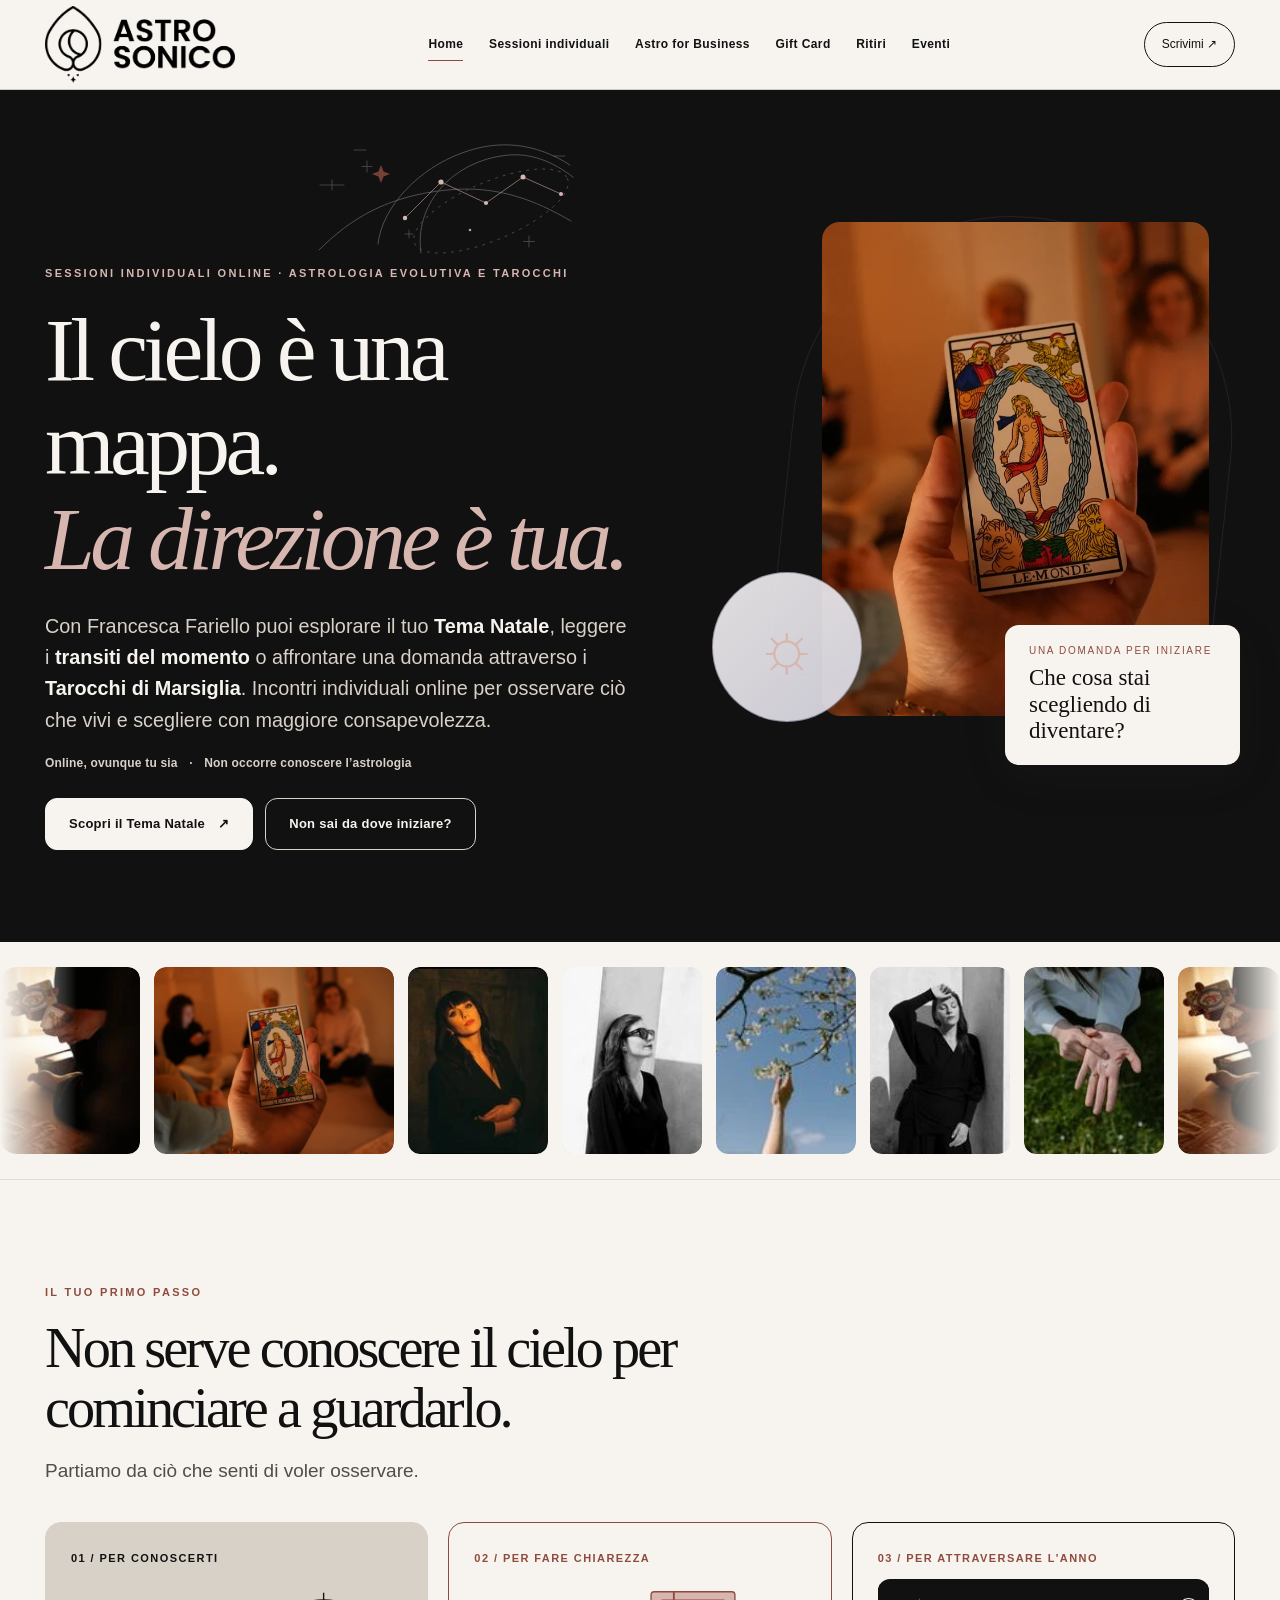
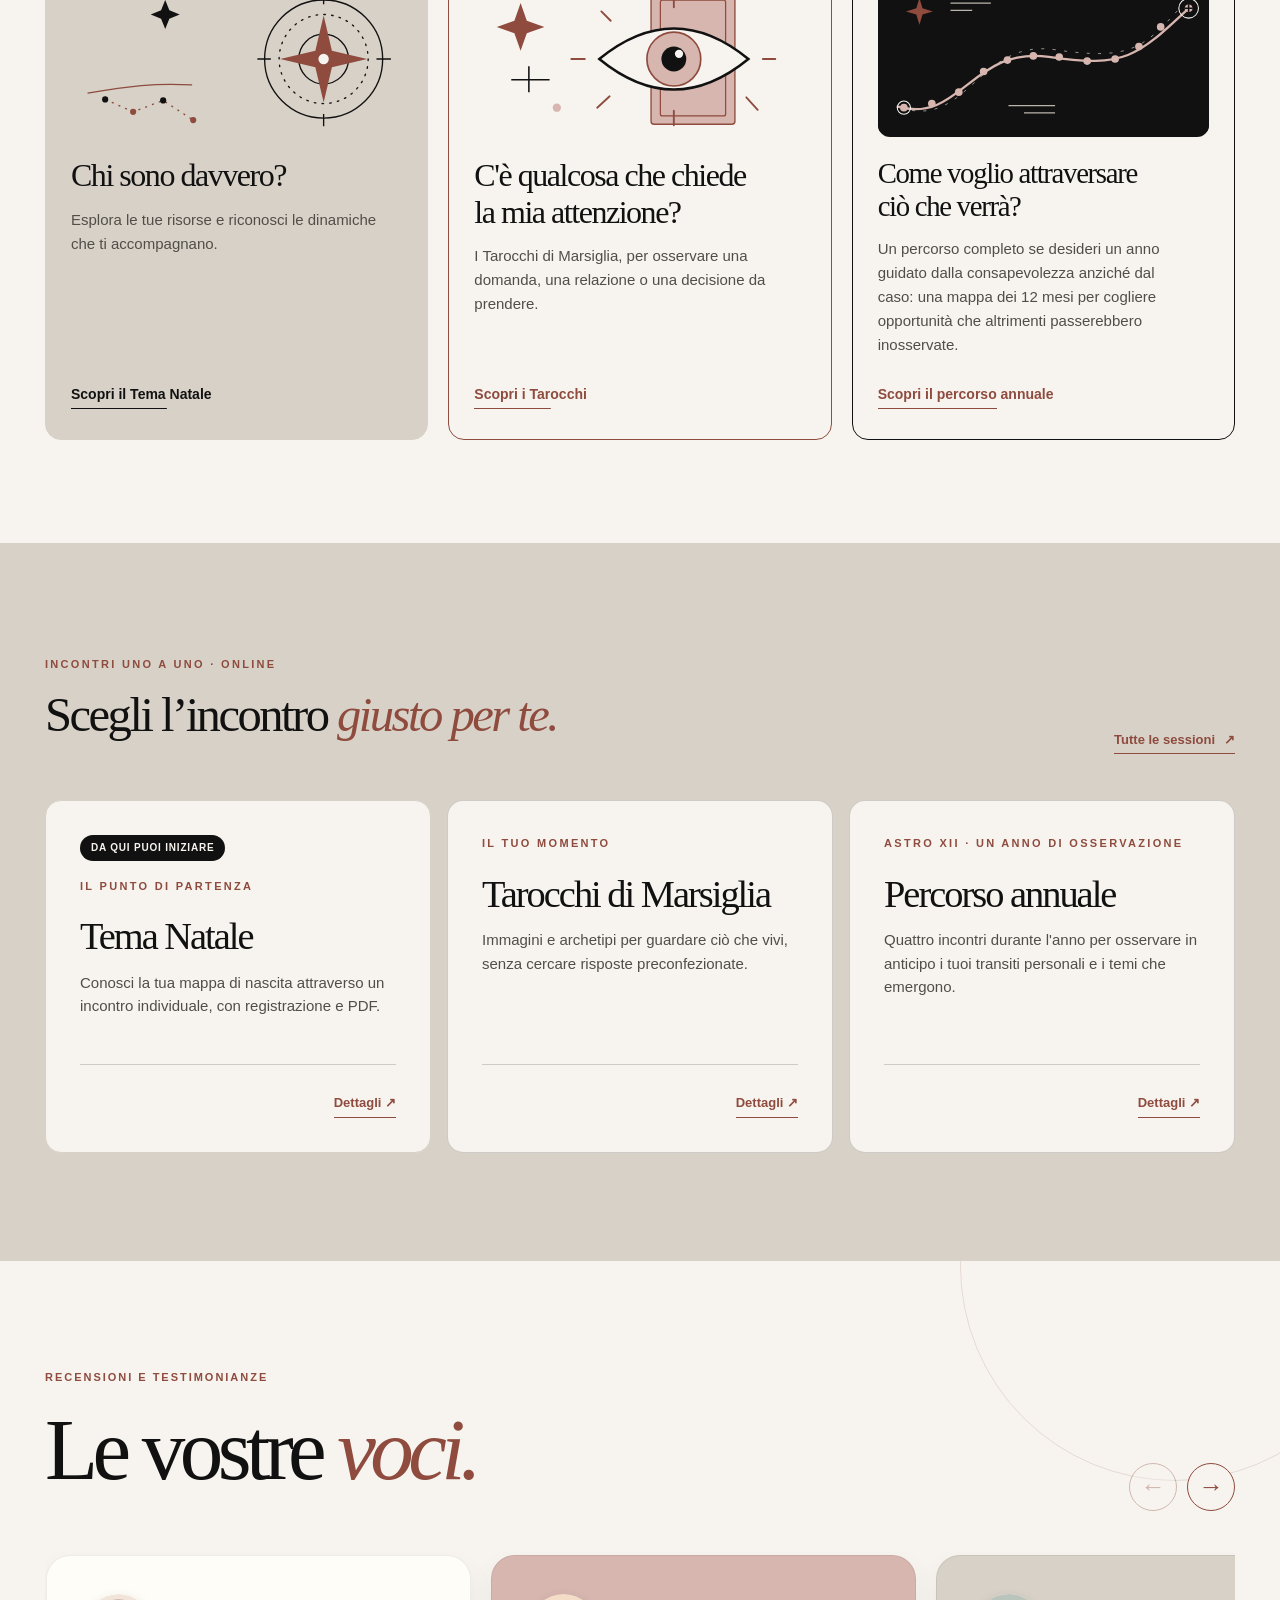
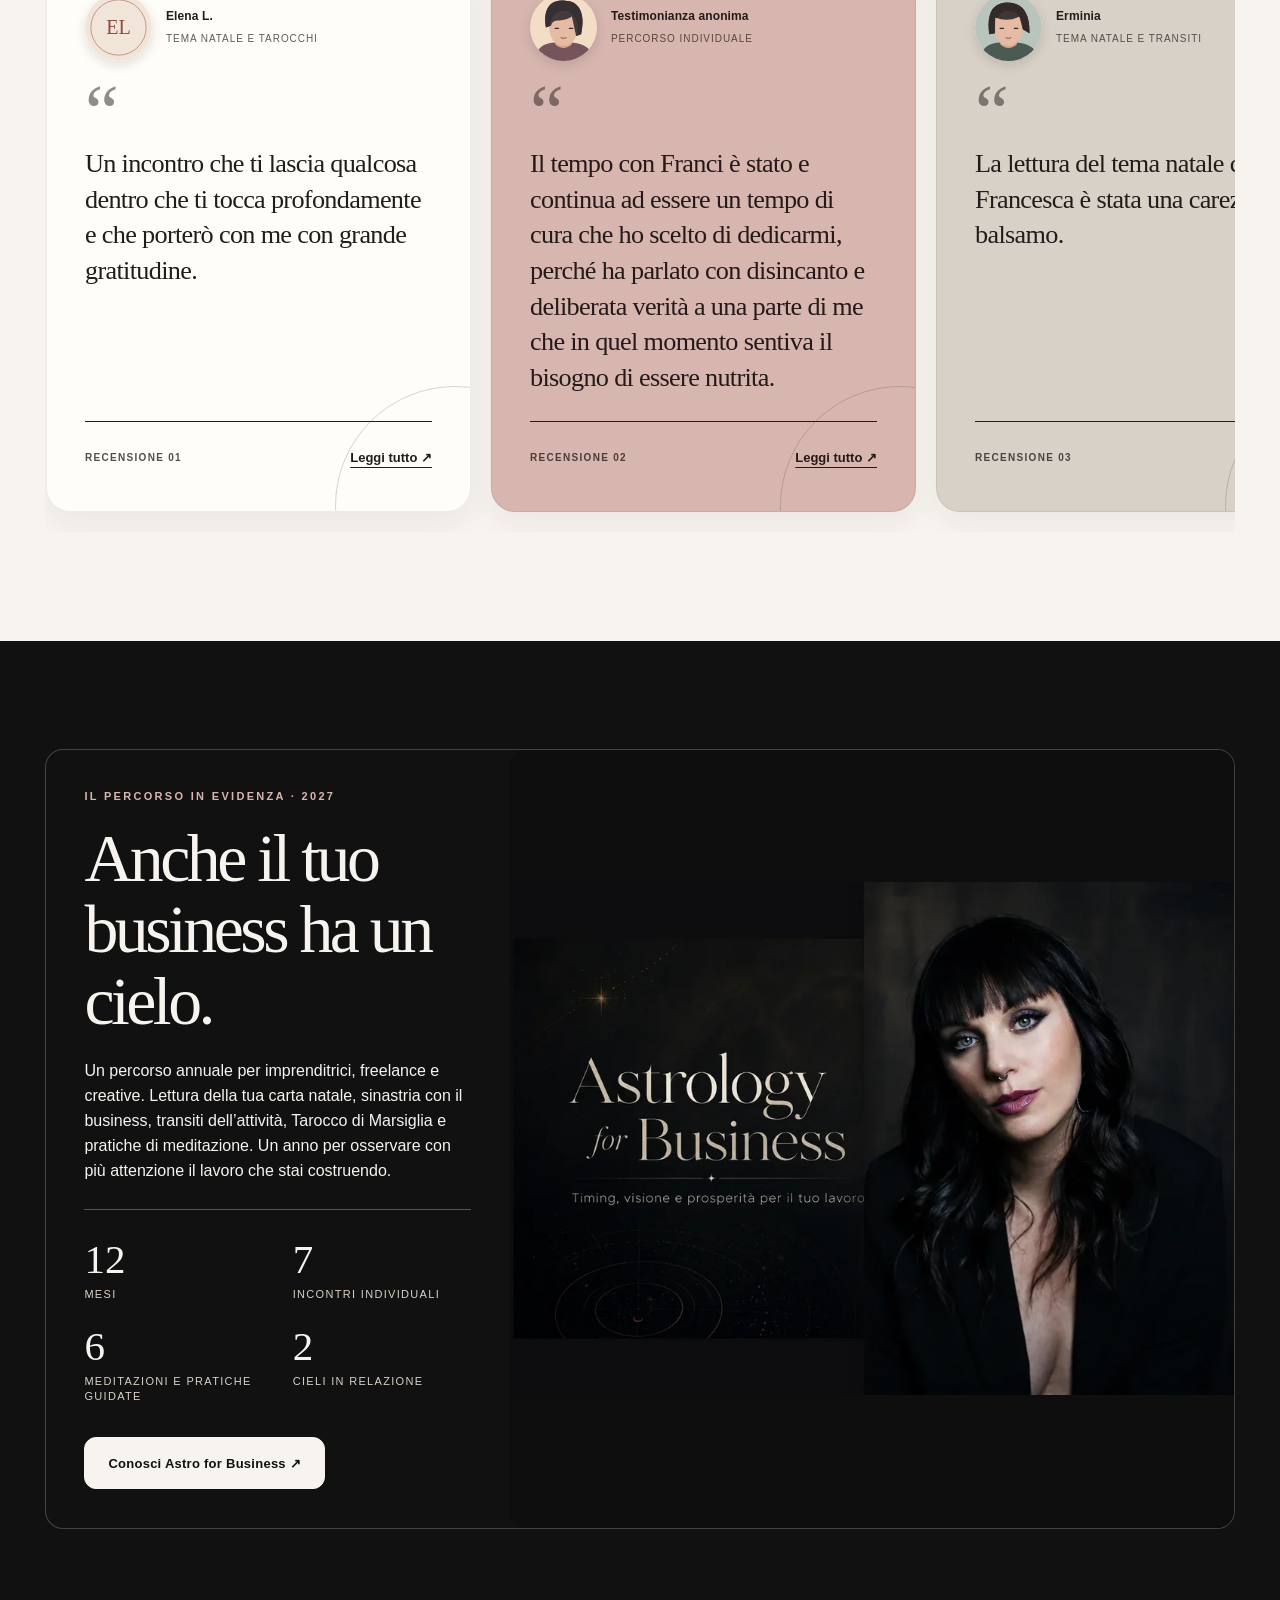
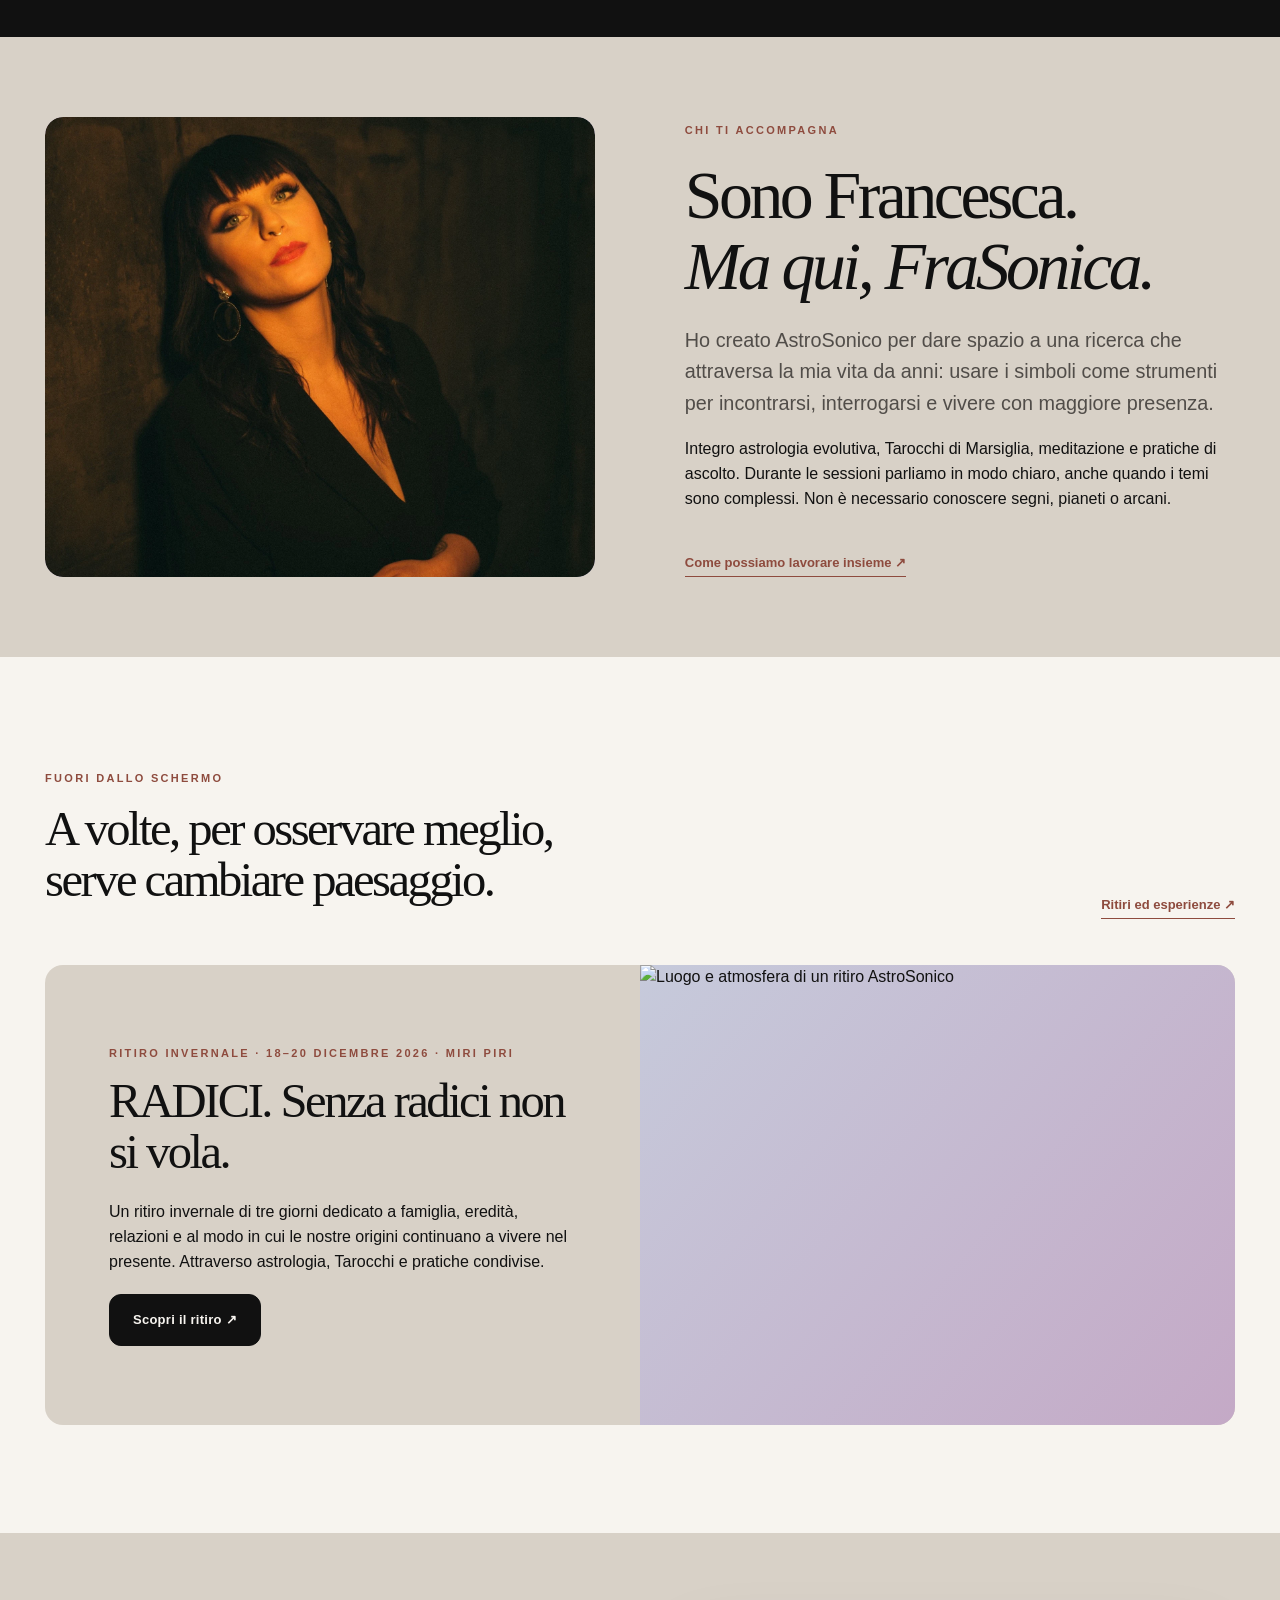
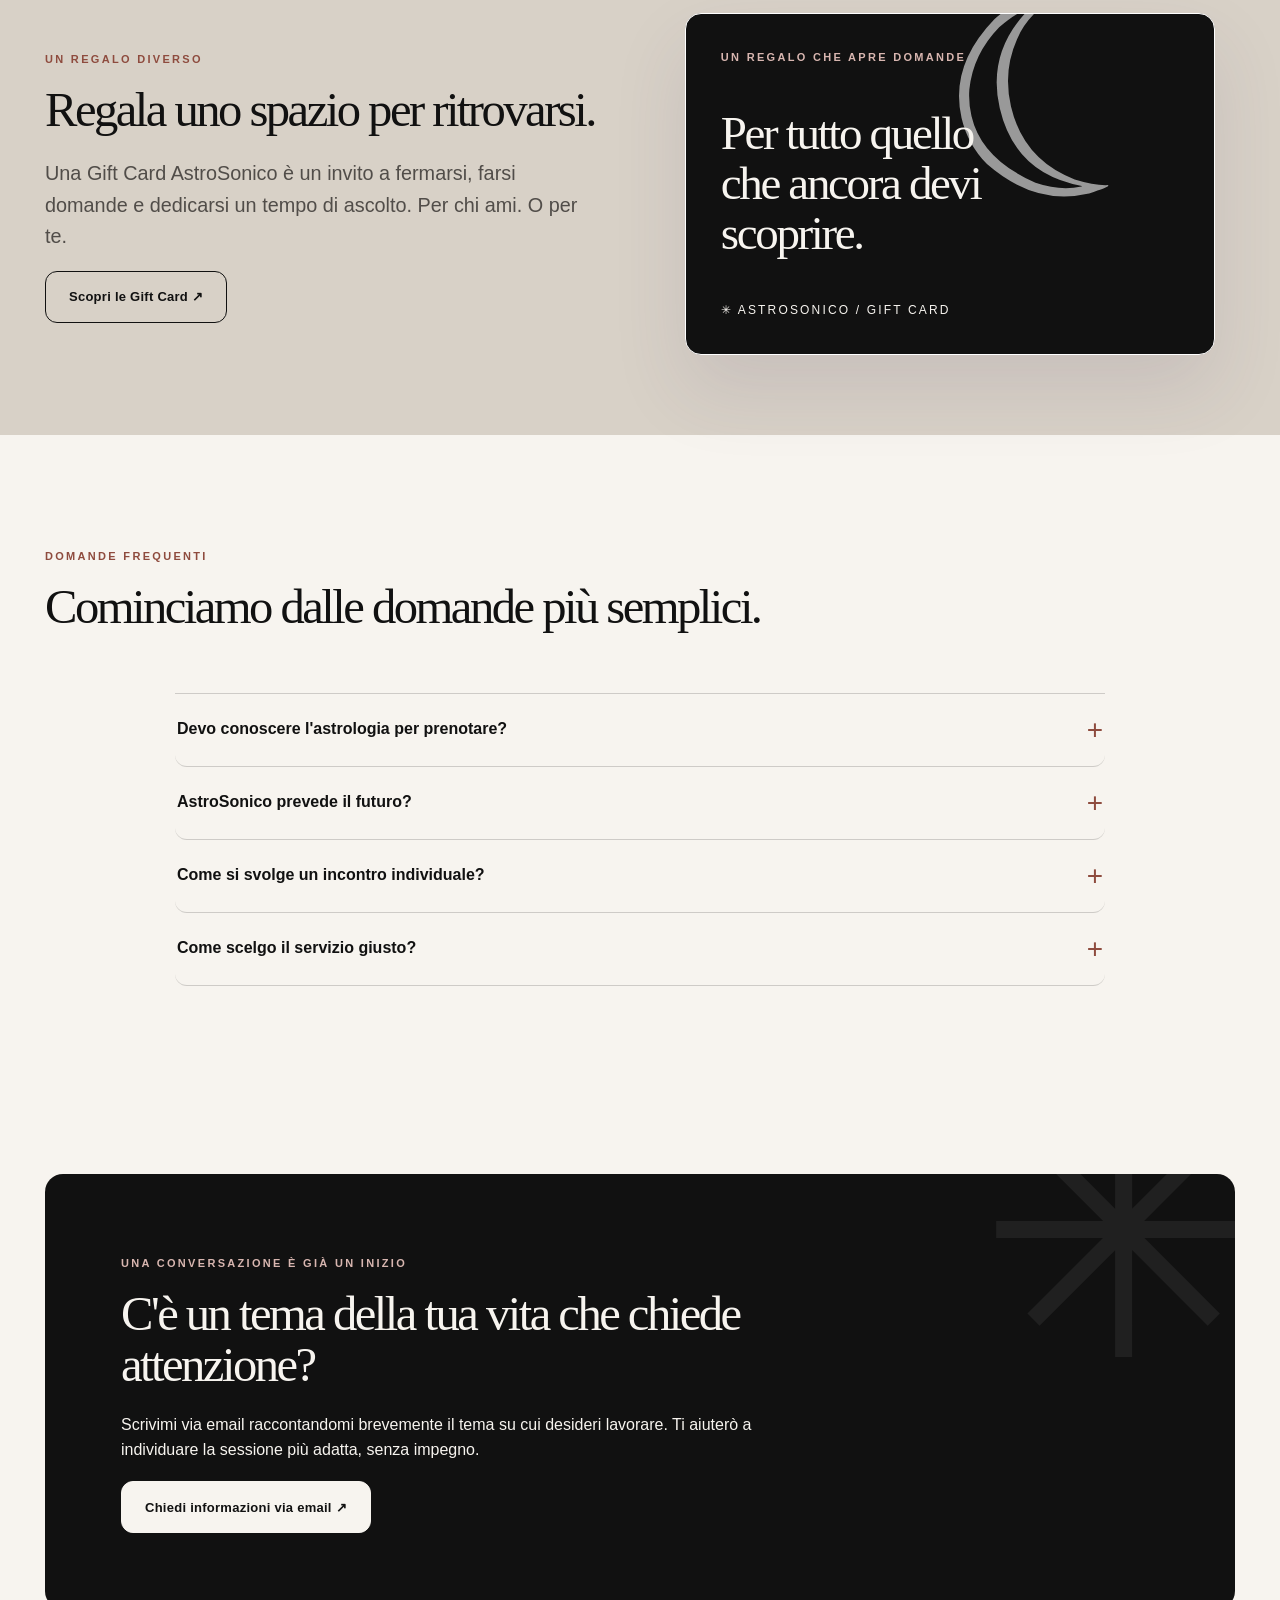
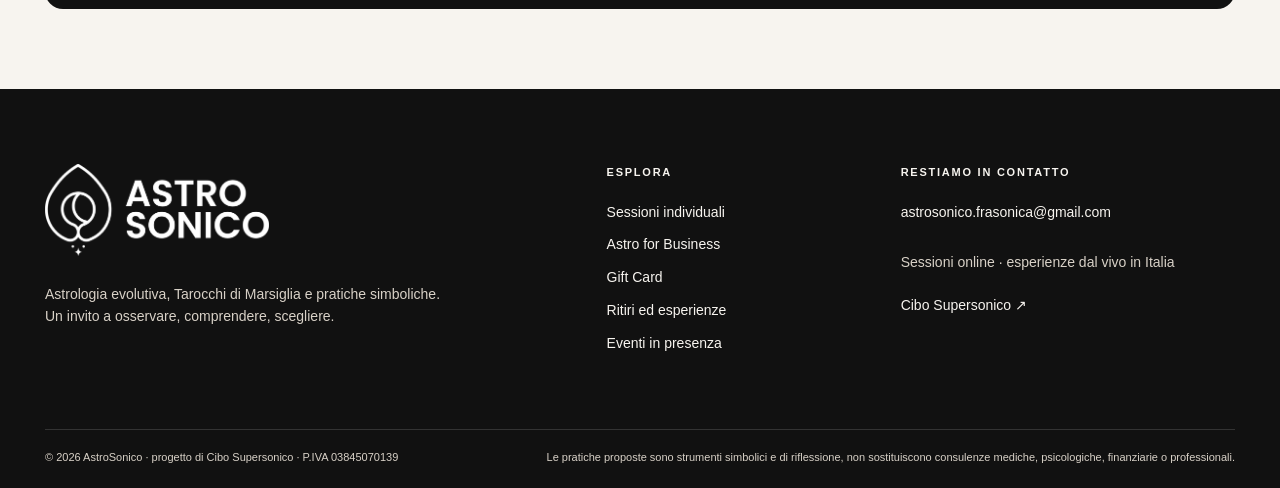
==== commit 9f2d193f: "Aggiunge recensione Elena L. a Le vostre voci" ====
--- a/index.html
+++ b/index.html
@@ -187,49 +187,62 @@
 <div class="container">
 <div class="voices-intro"><div><span class="voices-eyebrow">Recensioni e testimonianze</span><h2 id="voices-title-home">Le vostre <em>voci.</em></h2></div>
 <div class="voices-controls" aria-label="Scorri le testimonianze"><button type="button" class="voices-arrow" data-voices-prev aria-label="Testimonianza precedente">←</button><button type="button" class="voices-arrow" data-voices-next aria-label="Testimonianza successiva">→</button></div></div>
-<div class="voices-track" data-voices-track aria-label="Recensioni di chi ha partecipato, scorri orizzontalmente" tabindex="0"><article class="voices-card voices-card--rose" aria-label="Recensione 1 di 7: Percorso individuale">
+<div class="voices-track" data-voices-track aria-label="Recensioni di chi ha partecipato, scorri orizzontalmente" tabindex="0"><article class="voices-card voices-card--ivory" aria-label="Recensione 1 di 8: Tema Natale e Tarocchi">
+<div class="voices-card-head"><span class="voices-avatar"><svg viewBox="0 0 80 80" aria-hidden="true" focusable="false"><circle cx="40" cy="40" r="40" fill="#F1E5DA"/><circle cx="40" cy="40" r="33" fill="none" stroke="#8E4B3E" stroke-width="1" opacity=".6"/><text x="40" y="48" text-anchor="middle" font-family="Georgia,serif" font-size="24" font-weight="400" fill="#8E4B3E">EL</text></svg></span><div><div class="voices-person">Elena L.</div><div class="voices-kind">Tema Natale e Tarocchi</div></div></div>
+<div class="voices-quote-mark" aria-hidden="true">“</div>
+<blockquote class="voices-quote">Un incontro che ti lascia qualcosa dentro che ti tocca profondamente e che porterò con me con grande gratitudine.</blockquote>
+<div class="voices-card-foot"><span>Recensione 01</span><button type="button" class="voices-more" data-voices-open="voices-full-home-elena-l" aria-label="Leggi la recensione completa 1">Leggi tutto ↗</button></div>
+</article>
+<article class="voices-card voices-card--rose" aria-label="Recensione 2 di 8: Percorso individuale">
 <div class="voices-card-head"><span class="voices-avatar"><svg viewBox="0 0 80 80" aria-hidden="true" focusable="false"><circle cx="40" cy="40" r="40" fill="#F4DDC7"/><path d="M5 80Q8 58 31 58L49 58Q73 59 77 80Z" fill="#77545C"/><path d="M19 40C15 14 27 7 42 8C57 8 67 21 61 48L55 50L50 27C36 36 29 27 25 38Z" fill="#372F33"/><path d="M30 49L30 60Q40 69 50 60L50 49Z" fill="#D5A68D"/><ellipse cx="40" cy="41" rx="17" ry="21" fill="#E6BBA4"/><path d="M30 41h4m13 0h4" stroke="#372F33" stroke-width="1.7" stroke-linecap="round"/><path d="M37 52Q40 54 43 52" fill="none" stroke="#A66B65" stroke-width="1.5" stroke-linecap="round"/><path d="M19 40C15 14 27 7 42 8C57 8 67 21 61 48L55 50L50 27C36 36 29 27 25 38Z" fill="#372F33" opacity=".92"/></svg></span><div><div class="voices-person">Testimonianza anonima</div><div class="voices-kind">Percorso individuale</div></div></div>
 <div class="voices-quote-mark" aria-hidden="true">“</div>
 <blockquote class="voices-quote">Il tempo con Franci è stato e continua ad essere un tempo di cura che ho scelto di dedicarmi, perché ha parlato con disincanto e deliberata verità a una parte di me che in quel momento sentiva il bisogno di essere nutrita.</blockquote>
-<div class="voices-card-foot"><span>Recensione 01</span><button type="button" class="voices-more" data-voices-open="voices-full-home-1" aria-label="Leggi la recensione completa 1">Leggi tutto ↗</button></div>
-</article>
-<article class="voices-card voices-card--stone" aria-label="Recensione 2 di 7: Tema Natale e Transiti">
+<div class="voices-card-foot"><span>Recensione 02</span><button type="button" class="voices-more" data-voices-open="voices-full-home-1" aria-label="Leggi la recensione completa 2">Leggi tutto ↗</button></div>
+</article>
+<article class="voices-card voices-card--stone" aria-label="Recensione 3 di 8: Tema Natale e Transiti">
 <div class="voices-card-head"><span class="voices-avatar"><svg viewBox="0 0 80 80" aria-hidden="true" focusable="false"><circle cx="40" cy="40" r="40" fill="#B9C5BC"/><path d="M5 80Q8 58 31 58L49 58Q73 59 77 80Z" fill="#4B5A52"/><path d="M17 48Q12 11 38 10Q66 10 65 47L57 42L53 27Q39 34 24 28L24 47Z" fill="#332B2A"/><path d="M30 49L30 60Q40 69 50 60L50 49Z" fill="#D5A68D"/><ellipse cx="40" cy="41" rx="17" ry="21" fill="#E6BBA4"/><path d="M30 41h4m13 0h4" stroke="#332B2A" stroke-width="1.7" stroke-linecap="round"/><path d="M37 52Q40 54 43 52" fill="none" stroke="#A66B65" stroke-width="1.5" stroke-linecap="round"/><path d="M17 48Q12 11 38 10Q66 10 65 47L57 42L53 27Q39 34 24 28L24 47Z" fill="#332B2A" opacity=".92"/></svg></span><div><div class="voices-person">Erminia</div><div class="voices-kind">Tema Natale e Transiti</div></div></div>
 <div class="voices-quote-mark" aria-hidden="true">“</div>
 <blockquote class="voices-quote">La lettura del tema natale con Francesca è stata una carezza, un balsamo.</blockquote>
-<div class="voices-card-foot"><span>Recensione 02</span><button type="button" class="voices-more" data-voices-open="voices-full-home-3" aria-label="Leggi la recensione completa 2">Leggi tutto ↗</button></div>
-</article>
-<article class="voices-card voices-card--oxide" aria-label="Recensione 3 di 7: Sessioni e ritiri">
+<div class="voices-card-foot"><span>Recensione 03</span><button type="button" class="voices-more" data-voices-open="voices-full-home-3" aria-label="Leggi la recensione completa 3">Leggi tutto ↗</button></div>
+</article>
+<article class="voices-card voices-card--oxide" aria-label="Recensione 4 di 8: Sessioni e ritiri">
 <div class="voices-card-head"><span class="voices-avatar"><svg viewBox="0 0 80 80" aria-hidden="true" focusable="false"><circle cx="40" cy="40" r="40" fill="#BEB4C2"/><path d="M5 80Q8 58 31 58L49 58Q73 59 77 80Z" fill="#453D5E"/><path d="M17 47Q10 14 30 10Q39 2 50 10Q68 10 65 45L56 47Q56 28 49 25Q32 19 25 38L24 46Z" fill="#27232F"/><path d="M30 49L30 60Q40 69 50 60L50 49Z" fill="#D5A68D"/><ellipse cx="40" cy="41" rx="17" ry="21" fill="#E6BBA4"/><path d="M30 41h4m13 0h4" stroke="#27232F" stroke-width="1.7" stroke-linecap="round"/><path d="M37 52Q40 54 43 52" fill="none" stroke="#A66B65" stroke-width="1.5" stroke-linecap="round"/><path d="M17 47Q10 14 30 10Q39 2 50 10Q68 10 65 45L56 47Q56 28 49 25Q32 19 25 38L24 46Z" fill="#27232F" opacity=".92"/></svg></span><div><div class="voices-person">Testimonianza anonima</div><div class="voices-kind">Sessioni e ritiri</div></div></div>
 <div class="voices-quote-mark" aria-hidden="true">“</div>
 <blockquote class="voices-quote">Con lei mi sento libera di potermi esprimere.</blockquote>
-<div class="voices-card-foot"><span>Recensione 03</span><button type="button" class="voices-more" data-voices-open="voices-full-home-4" aria-label="Leggi la recensione completa 3">Leggi tutto ↗</button></div>
-</article>
-<article class="voices-card voices-card--ink" aria-label="Recensione 4 di 7: Esperienza individuale">
+<div class="voices-card-foot"><span>Recensione 04</span><button type="button" class="voices-more" data-voices-open="voices-full-home-4" aria-label="Leggi la recensione completa 4">Leggi tutto ↗</button></div>
+</article>
+<article class="voices-card voices-card--ink" aria-label="Recensione 5 di 8: Esperienza individuale">
 <div class="voices-card-head"><span class="voices-avatar"><svg viewBox="0 0 80 80" aria-hidden="true" focusable="false"><circle cx="40" cy="40" r="40" fill="#D7B89D"/><path d="M5 80Q8 58 31 58L49 58Q73 59 77 80Z" fill="#8E4B3E"/><path d="M22 41Q17 21 30 15Q47 4 59 25L60 47L51 37Q44 31 36 25Q31 38 25 42Z" fill="#4B3331"/><path d="M30 49L30 60Q40 69 50 60L50 49Z" fill="#D5A68D"/><ellipse cx="40" cy="41" rx="17" ry="21" fill="#E6BBA4"/><path d="M30 41h4m13 0h4" stroke="#4B3331" stroke-width="1.7" stroke-linecap="round"/><path d="M37 52Q40 54 43 52" fill="none" stroke="#A66B65" stroke-width="1.5" stroke-linecap="round"/><path d="M22 41Q17 21 30 15Q47 4 59 25L60 47L51 37Q44 31 36 25Q31 38 25 42Z" fill="#4B3331" opacity=".92"/></svg></span><div><div class="voices-person">Testimonianza anonima</div><div class="voices-kind">Esperienza individuale</div></div></div>
 <div class="voices-quote-mark" aria-hidden="true">“</div>
 <blockquote class="voices-quote">Apprezzo molto anche il fatto che non abbia evitato di dirmi alcune cose “scomode”, sempre con grande rispetto e sensibilità: quelle stesse parole sono state per me un vero stimolo per guardarmi dentro e crescere.</blockquote>
-<div class="voices-card-foot"><span>Recensione 04</span><button type="button" class="voices-more" data-voices-open="voices-full-home-5" aria-label="Leggi la recensione completa 4">Leggi tutto ↗</button></div>
-</article>
-<article class="voices-card voices-card--ivory" aria-label="Recensione 5 di 7: Tema Natale e Transiti">
+<div class="voices-card-foot"><span>Recensione 05</span><button type="button" class="voices-more" data-voices-open="voices-full-home-5" aria-label="Leggi la recensione completa 5">Leggi tutto ↗</button></div>
+</article>
+<article class="voices-card voices-card--ivory" aria-label="Recensione 6 di 8: Tema Natale e Transiti">
 <div class="voices-card-head"><span class="voices-avatar"><svg viewBox="0 0 80 80" aria-hidden="true" focusable="false"><circle cx="40" cy="40" r="40" fill="#D6C6BB"/><path d="M3 80Q8 58 29 58H51Q72 59 77 80Z" fill="#2E5B62"/><path d="M14 47C9 22 19 8 29 10C38 0 57 10 64 25C71 42 59 56 59 56L54 42C53 27 47 24 37 29C26 23 27 40 23 47L20 58Z" fill="#382A24"/><path d="M32 49V59Q40 66 48 59V49Z" fill="#DCA78D"/><ellipse cx="40" cy="40" rx="17" ry="21" fill="#DCA78D"/><path d="M29 40h5m13 0h5" stroke="#382A24" stroke-width="1.5" stroke-linecap="round"/><path d="M37 51q3 2 6 0" stroke="#9A5D59" fill="none" stroke-width="1.25" stroke-linecap="round"/><path d="M14 47C9 22 19 8 29 10C38 0 57 10 64 25C71 42 59 56 59 56L54 42C53 27 47 24 37 29C26 23 27 40 23 47L20 58Z" fill="#382A24"/></svg></span><div><div class="voices-person">Eloise</div><div class="voices-kind">Tema Natale e Transiti</div></div></div>
 <div class="voices-quote-mark" aria-hidden="true">“</div>
 <blockquote class="voices-quote">È un incontro prezioso, delicato, ma allo stesso tempo potente.</blockquote>
-<div class="voices-card-foot"><span>Recensione 05</span><button type="button" class="voices-more" data-voices-open="voices-full-home-6" aria-label="Leggi la recensione completa 5">Leggi tutto ↗</button></div>
-</article>
-<article class="voices-card voices-card--rose" aria-label="Recensione 6 di 7: Lettura del Tema Natale">
+<div class="voices-card-foot"><span>Recensione 06</span><button type="button" class="voices-more" data-voices-open="voices-full-home-6" aria-label="Leggi la recensione completa 6">Leggi tutto ↗</button></div>
+</article>
+<article class="voices-card voices-card--rose" aria-label="Recensione 7 di 8: Lettura del Tema Natale">
 <div class="voices-card-head"><span class="voices-avatar"><svg viewBox="0 0 80 80" aria-hidden="true" focusable="false"><circle cx="40" cy="40" r="40" fill="#E3BFC7"/><path d="M3 80Q8 58 29 58H51Q72 59 77 80Z" fill="#765A84"/><path d="M21 38C20 21 28 13 40 13C51 14 61 21 57 44L52 38L51 28C38 31 33 25 29 34L26 46Z" fill="#4D3026"/><path d="M32 49V59Q40 66 48 59V49Z" fill="#E8BC9F"/><ellipse cx="40" cy="40" rx="17" ry="21" fill="#E8BC9F"/><path d="M29 40h5m13 0h5" stroke="#4D3026" stroke-width="1.5" stroke-linecap="round"/><path d="M37 51q3 2 6 0" stroke="#9A5D59" fill="none" stroke-width="1.25" stroke-linecap="round"/><path d="M21 38C20 21 28 13 40 13C51 14 61 21 57 44L52 38L51 28C38 31 33 25 29 34L26 46Z" fill="#4D3026"/></svg></span><div><div class="voices-person">Testimonianza anonima</div><div class="voices-kind">Lettura del Tema Natale</div></div></div>
 <div class="voices-quote-mark" aria-hidden="true">“</div>
 <blockquote class="voices-quote">Ho fatto questa affascinante esperienza di sentir narrare il mio cielo al momento della mia nascita e ho trovato la lettura di Francesca chiara, puntuale, delicata.</blockquote>
-<div class="voices-card-foot"><span>Recensione 06</span><button type="button" class="voices-more" data-voices-open="voices-full-home-7" aria-label="Leggi la recensione completa 6">Leggi tutto ↗</button></div>
-</article>
-<article class="voices-card voices-card--stone" aria-label="Recensione 7 di 7: Lettura del Tema Natale">
+<div class="voices-card-foot"><span>Recensione 07</span><button type="button" class="voices-more" data-voices-open="voices-full-home-7" aria-label="Leggi la recensione completa 7">Leggi tutto ↗</button></div>
+</article>
+<article class="voices-card voices-card--stone" aria-label="Recensione 8 di 8: Lettura del Tema Natale">
 <div class="voices-card-head"><span class="voices-avatar"><svg viewBox="0 0 80 80" aria-hidden="true" focusable="false"><circle cx="40" cy="40" r="40" fill="#C6D2C5"/><path d="M3 80Q8 58 29 58H51Q72 59 77 80Z" fill="#A35548"/><path d="M15 48C12 35 15 18 27 11C36 3 51 10 58 16C69 30 64 46 63 57L54 50L54 31C44 26 34 34 28 31L24 48Z" fill="#282531"/><path d="M32 49V59Q40 66 48 59V49Z" fill="#C99074"/><ellipse cx="40" cy="40" rx="17" ry="21" fill="#C99074"/><path d="M29 40h5m13 0h5" stroke="#282531" stroke-width="1.5" stroke-linecap="round"/><path d="M37 51q3 2 6 0" stroke="#9A5D59" fill="none" stroke-width="1.25" stroke-linecap="round"/><path d="M15 48C12 35 15 18 27 11C36 3 51 10 58 16C69 30 64 46 63 57L54 50L54 31C44 26 34 34 28 31L24 48Z" fill="#282531"/></svg></span><div><div class="voices-person">Testimonianza anonima</div><div class="voices-kind">Lettura del Tema Natale</div></div></div>
 <div class="voices-quote-mark" aria-hidden="true">“</div>
 <blockquote class="voices-quote">Dopo la lettura del tema natale da parte di Francesca mi sono sentita un po’ stordita.. come quando ti risvegli improvvisamente da un sonno profondo.</blockquote>
-<div class="voices-card-foot"><span>Recensione 07</span><button type="button" class="voices-more" data-voices-open="voices-full-home-8" aria-label="Leggi la recensione completa 7">Leggi tutto ↗</button></div>
+<div class="voices-card-foot"><span>Recensione 08</span><button type="button" class="voices-more" data-voices-open="voices-full-home-8" aria-label="Leggi la recensione completa 8">Leggi tutto ↗</button></div>
 </article></div>
 
+<dialog class="voices-dialog" id="voices-full-home-elena-l" aria-labelledby="voices-full-home-elena-l-title"><div class="voices-dialog-content">
+<div class="voices-dialog-top"><div class="voices-dialog-meta"><span class="voices-avatar"><svg viewBox="0 0 80 80" aria-hidden="true" focusable="false"><circle cx="40" cy="40" r="40" fill="#F1E5DA"/><circle cx="40" cy="40" r="33" fill="none" stroke="#8E4B3E" stroke-width="1" opacity=".6"/><text x="40" y="48" text-anchor="middle" font-family="Georgia,serif" font-size="24" font-weight="400" fill="#8E4B3E">EL</text></svg></span><div><div class="voices-dialog-name">Elena L.</div><span class="voices-dialog-label">Tema Natale e Tarocchi · Recensione</span></div></div><button class="voices-close" type="button" data-voices-close aria-label="Chiudi la recensione">×</button></div>
+<h3 id="voices-full-home-elena-l-title">La testimonianza completa.</h3><div class="voices-full"><p>Con Francesca ho avuto il piacere di fare sia la carta natale che la lettura dei tarocchi ed è stata molto più di una semplice consulenza: un momento profondo di ascolto, riflessione e connessione, durante il quale mi sono sentita compresa e accompagnata con grande sensibilità, delicatezza e professionalità come mai prima.</p>
+<p>Ha saputo cogliere sfumature, emozioni e aspetti interiori con una capacità davvero speciale, toccando punti di riflessioni che per me si sono rivelati fondamentali.</p>
+<p>La consiglio di cuore a chiunque desideri intraprendere un percorso di consapevolezza e regalarsi un momento speciale dedicato a sé stesso.</p>
+<p>Un incontro che ti lascia qualcosa dentro che ti tocca profondamente e che porterò con me con grande gratitudine.</p></div>
+</div></dialog>
 <dialog class="voices-dialog" id="voices-full-home-1" aria-labelledby="voices-full-home-1-title"><div class="voices-dialog-content">
 <div class="voices-dialog-top"><div class="voices-dialog-meta"><span class="voices-avatar"><svg viewBox="0 0 80 80" aria-hidden="true" focusable="false"><circle cx="40" cy="40" r="40" fill="#F4DDC7"/><path d="M5 80Q8 58 31 58L49 58Q73 59 77 80Z" fill="#77545C"/><path d="M19 40C15 14 27 7 42 8C57 8 67 21 61 48L55 50L50 27C36 36 29 27 25 38Z" fill="#372F33"/><path d="M30 49L30 60Q40 69 50 60L50 49Z" fill="#D5A68D"/><ellipse cx="40" cy="41" rx="17" ry="21" fill="#E6BBA4"/><path d="M30 41h4m13 0h4" stroke="#372F33" stroke-width="1.7" stroke-linecap="round"/><path d="M37 52Q40 54 43 52" fill="none" stroke="#A66B65" stroke-width="1.5" stroke-linecap="round"/><path d="M19 40C15 14 27 7 42 8C57 8 67 21 61 48L55 50L50 27C36 36 29 27 25 38Z" fill="#372F33" opacity=".92"/></svg></span><div><div class="voices-dialog-name">Testimonianza anonima</div><span class="voices-dialog-label">Percorso individuale · Recensione</span></div></div><button class="voices-close" type="button" data-voices-close aria-label="Chiudi la recensione">×</button></div>
 <h3 id="voices-full-home-1-title">La testimonianza completa.</h3><div class="voices-full"><p>Una brutta distorsione alla caviglia mi impone di fermarmi e mi concede il tempo di tornare a mettere insieme, a ridare un luogo preciso a emozioni, pensieri e suggestioni legate al mio percorso con Frasonica.</p>
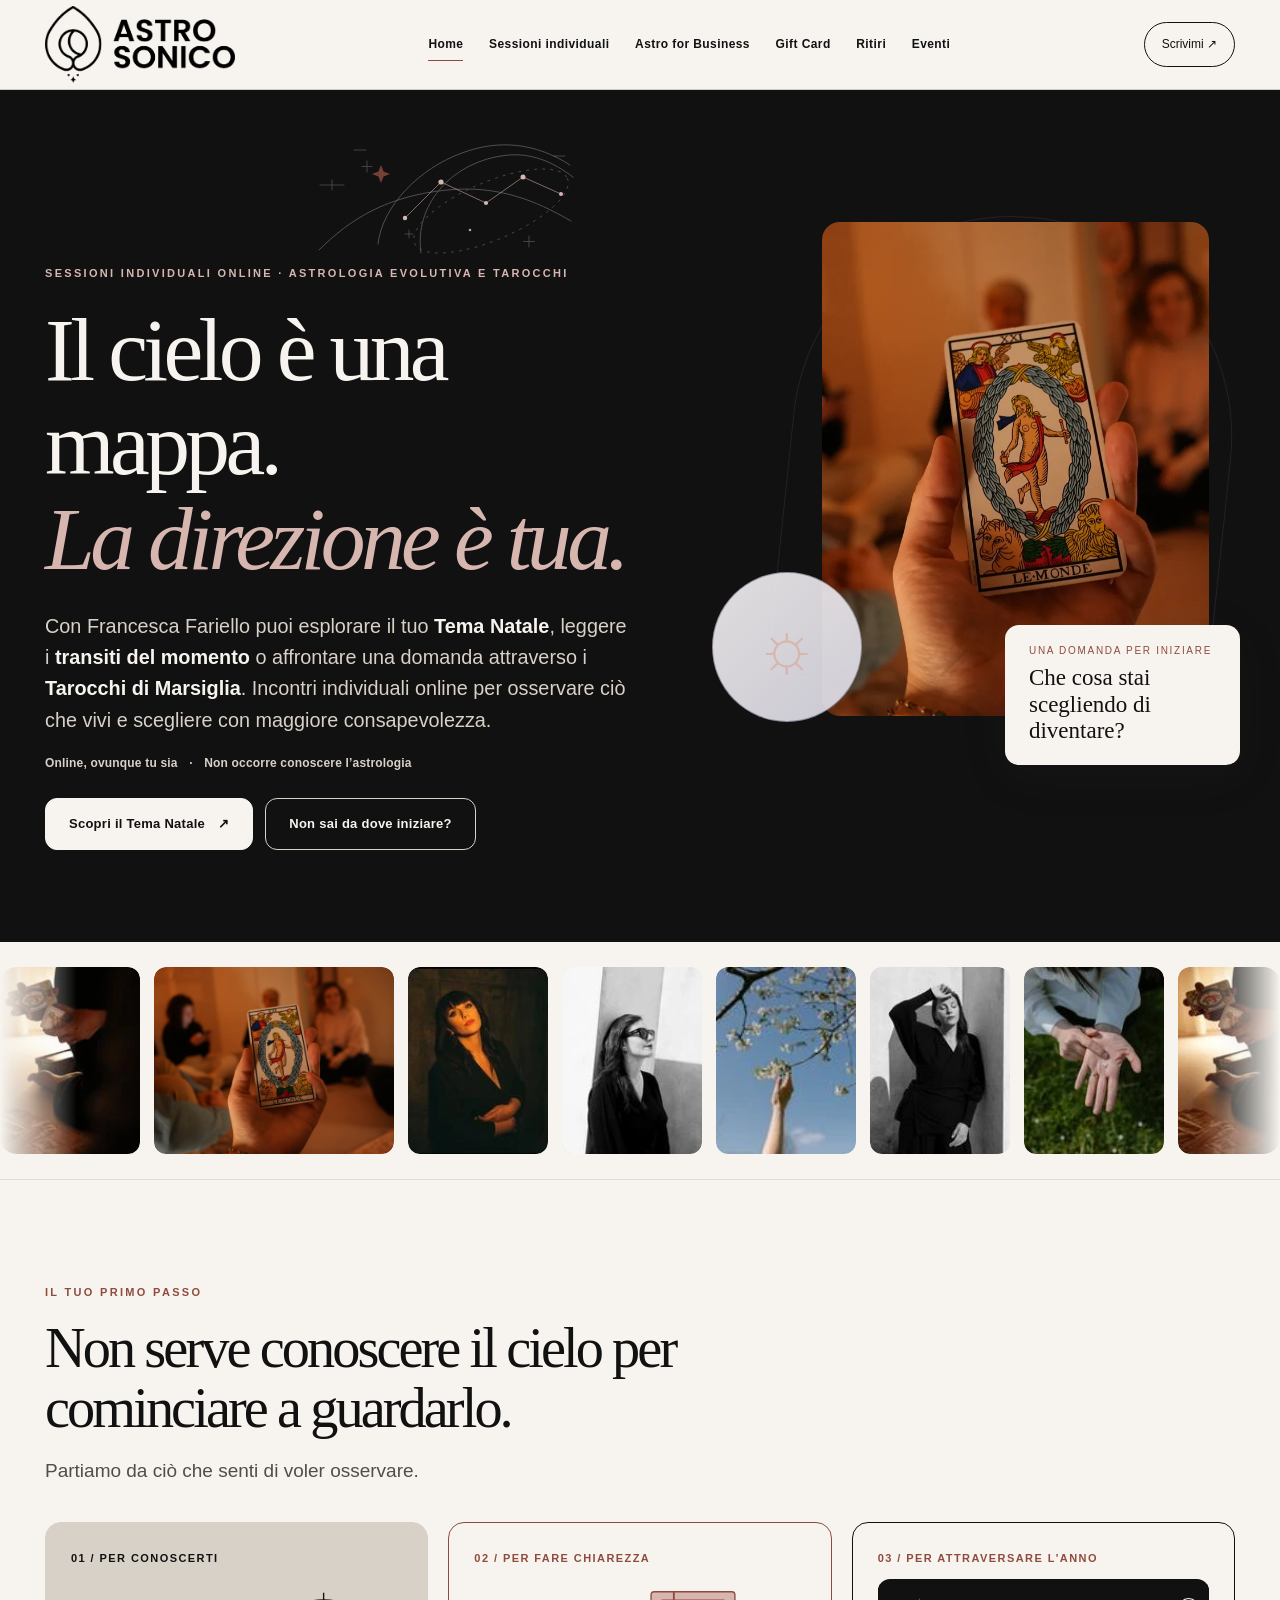
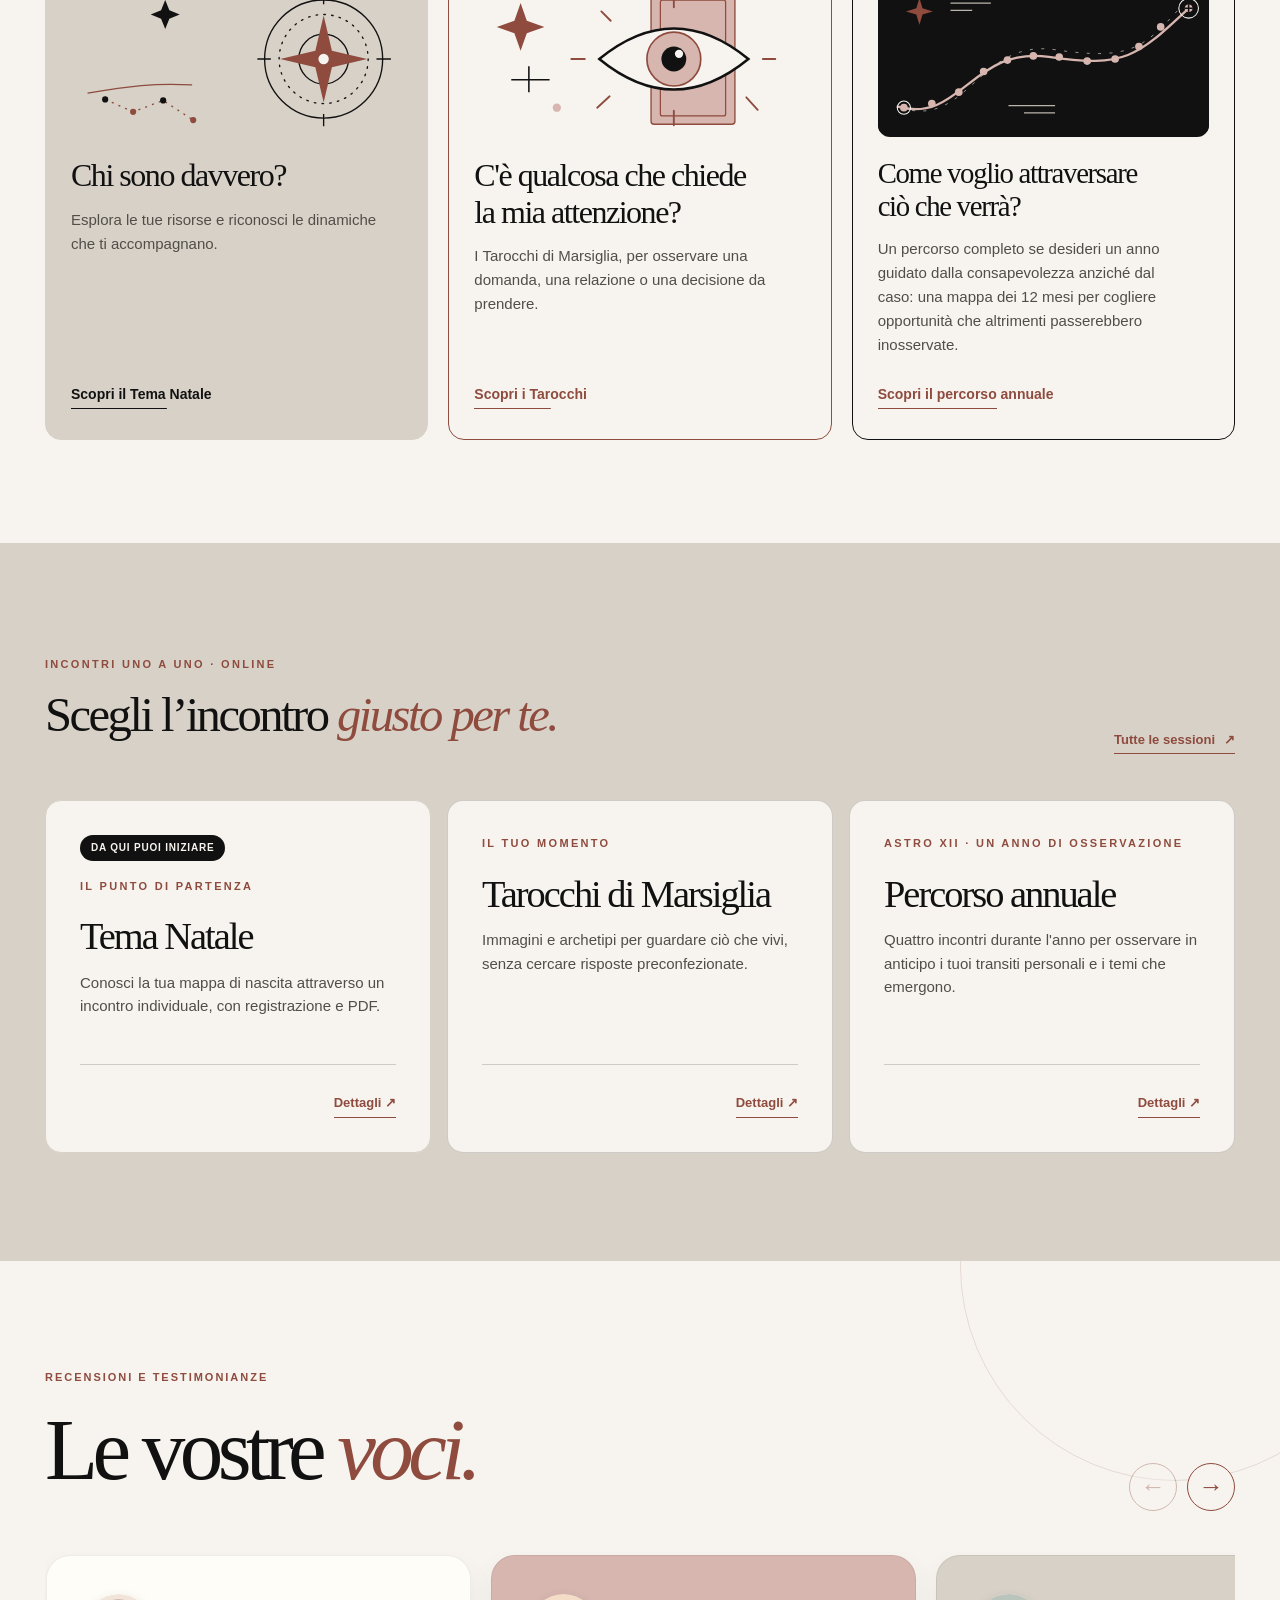
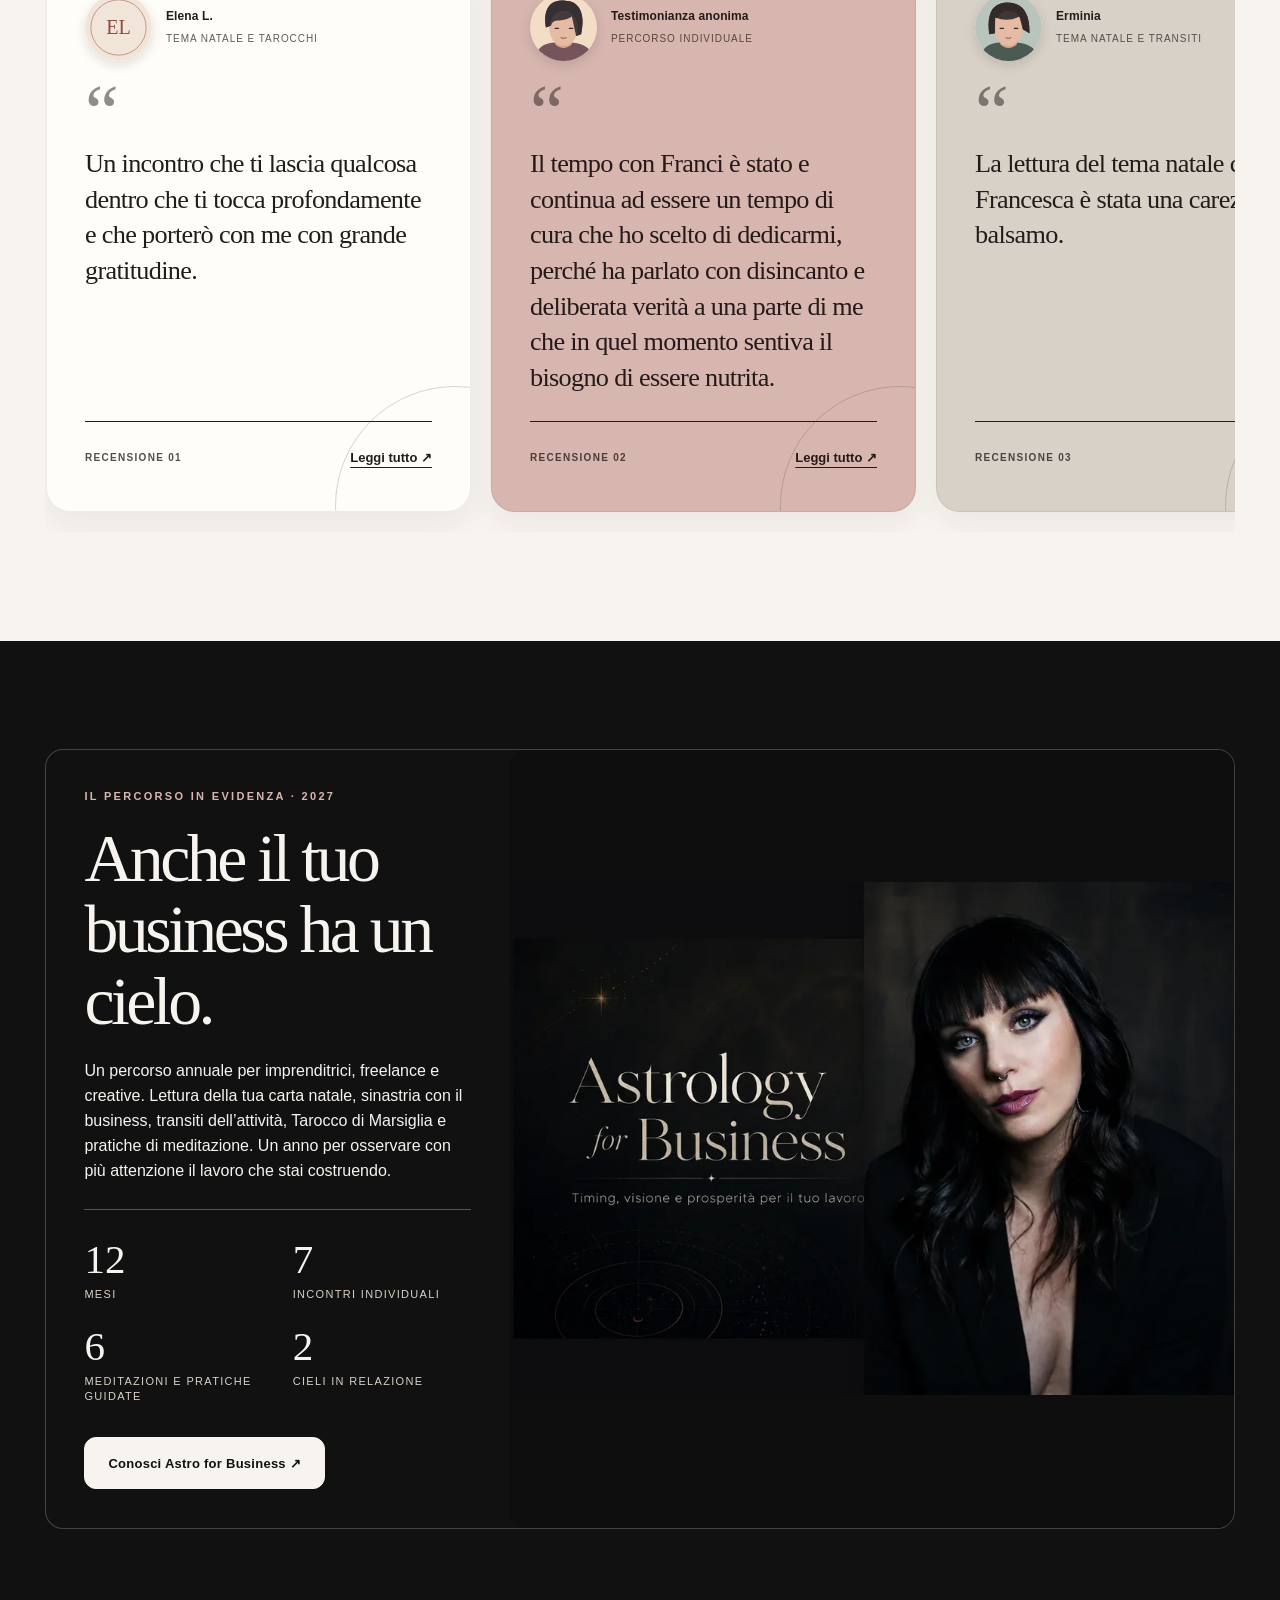
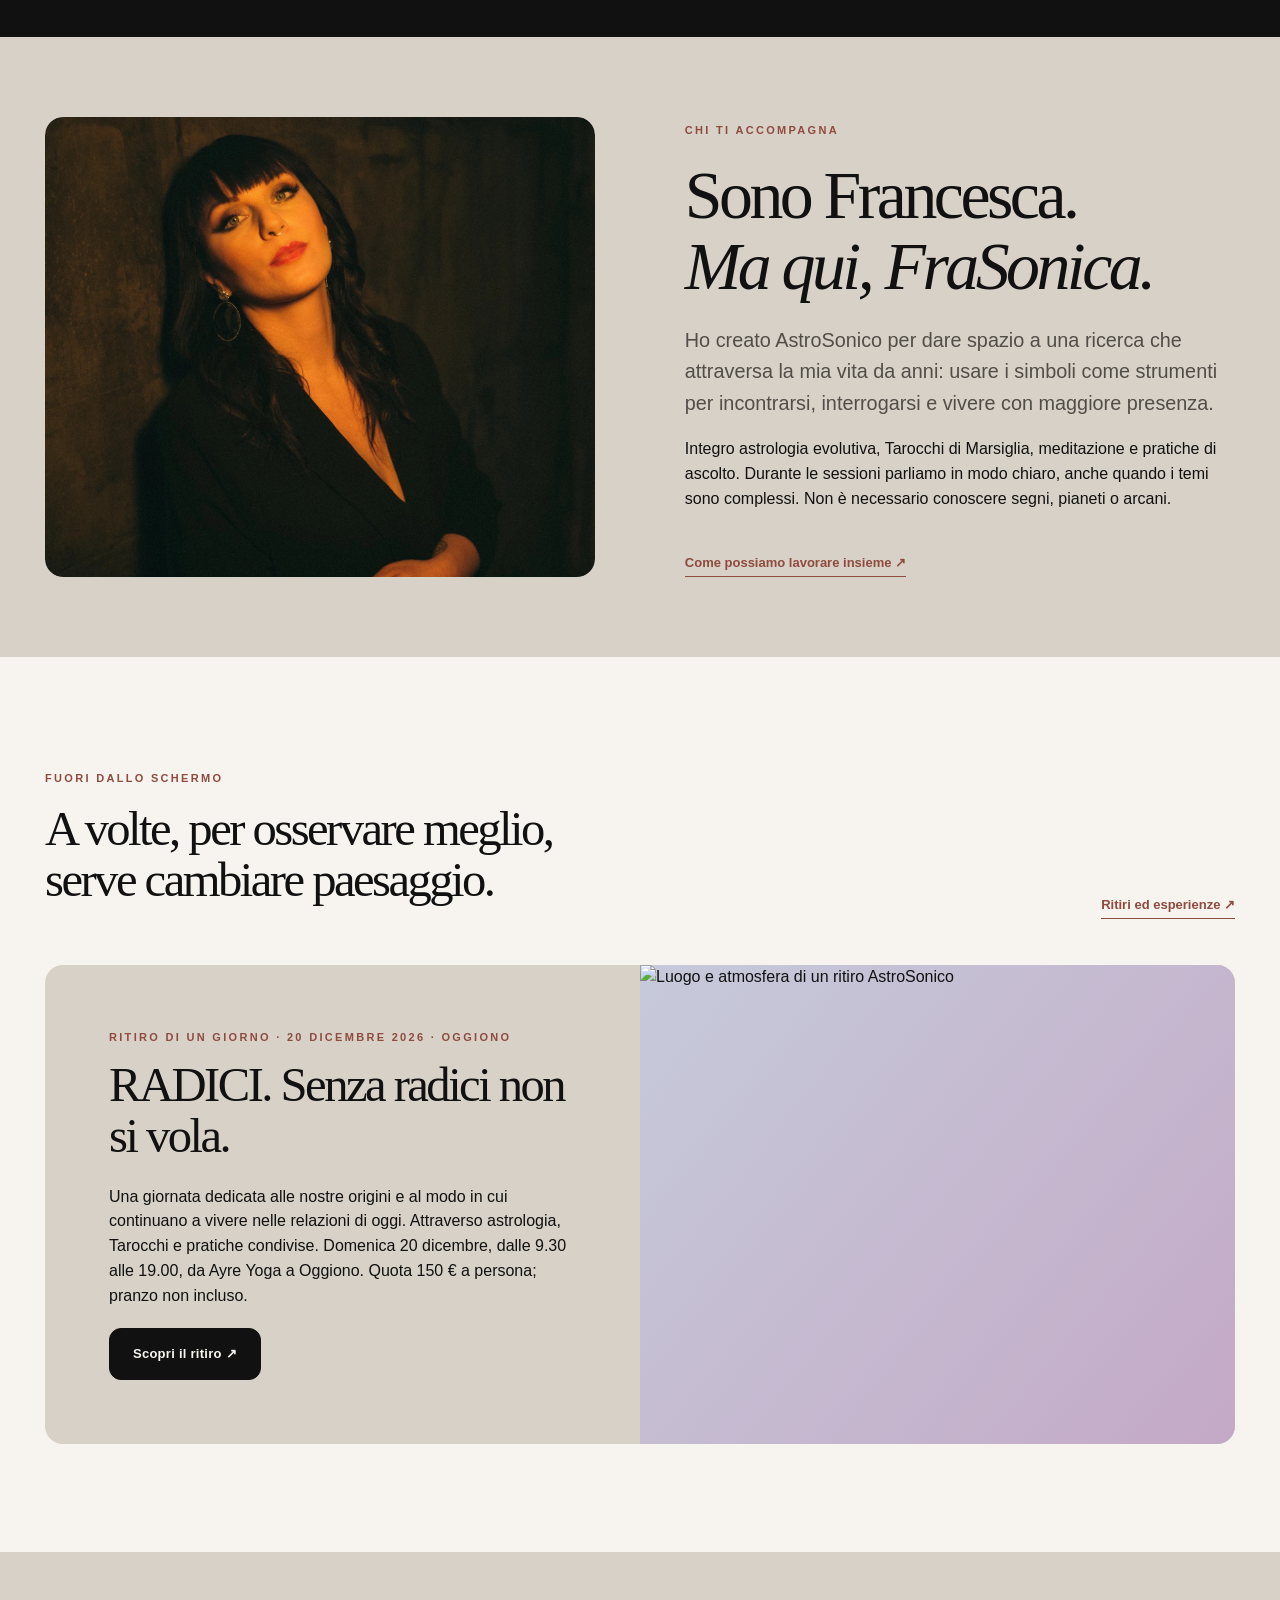
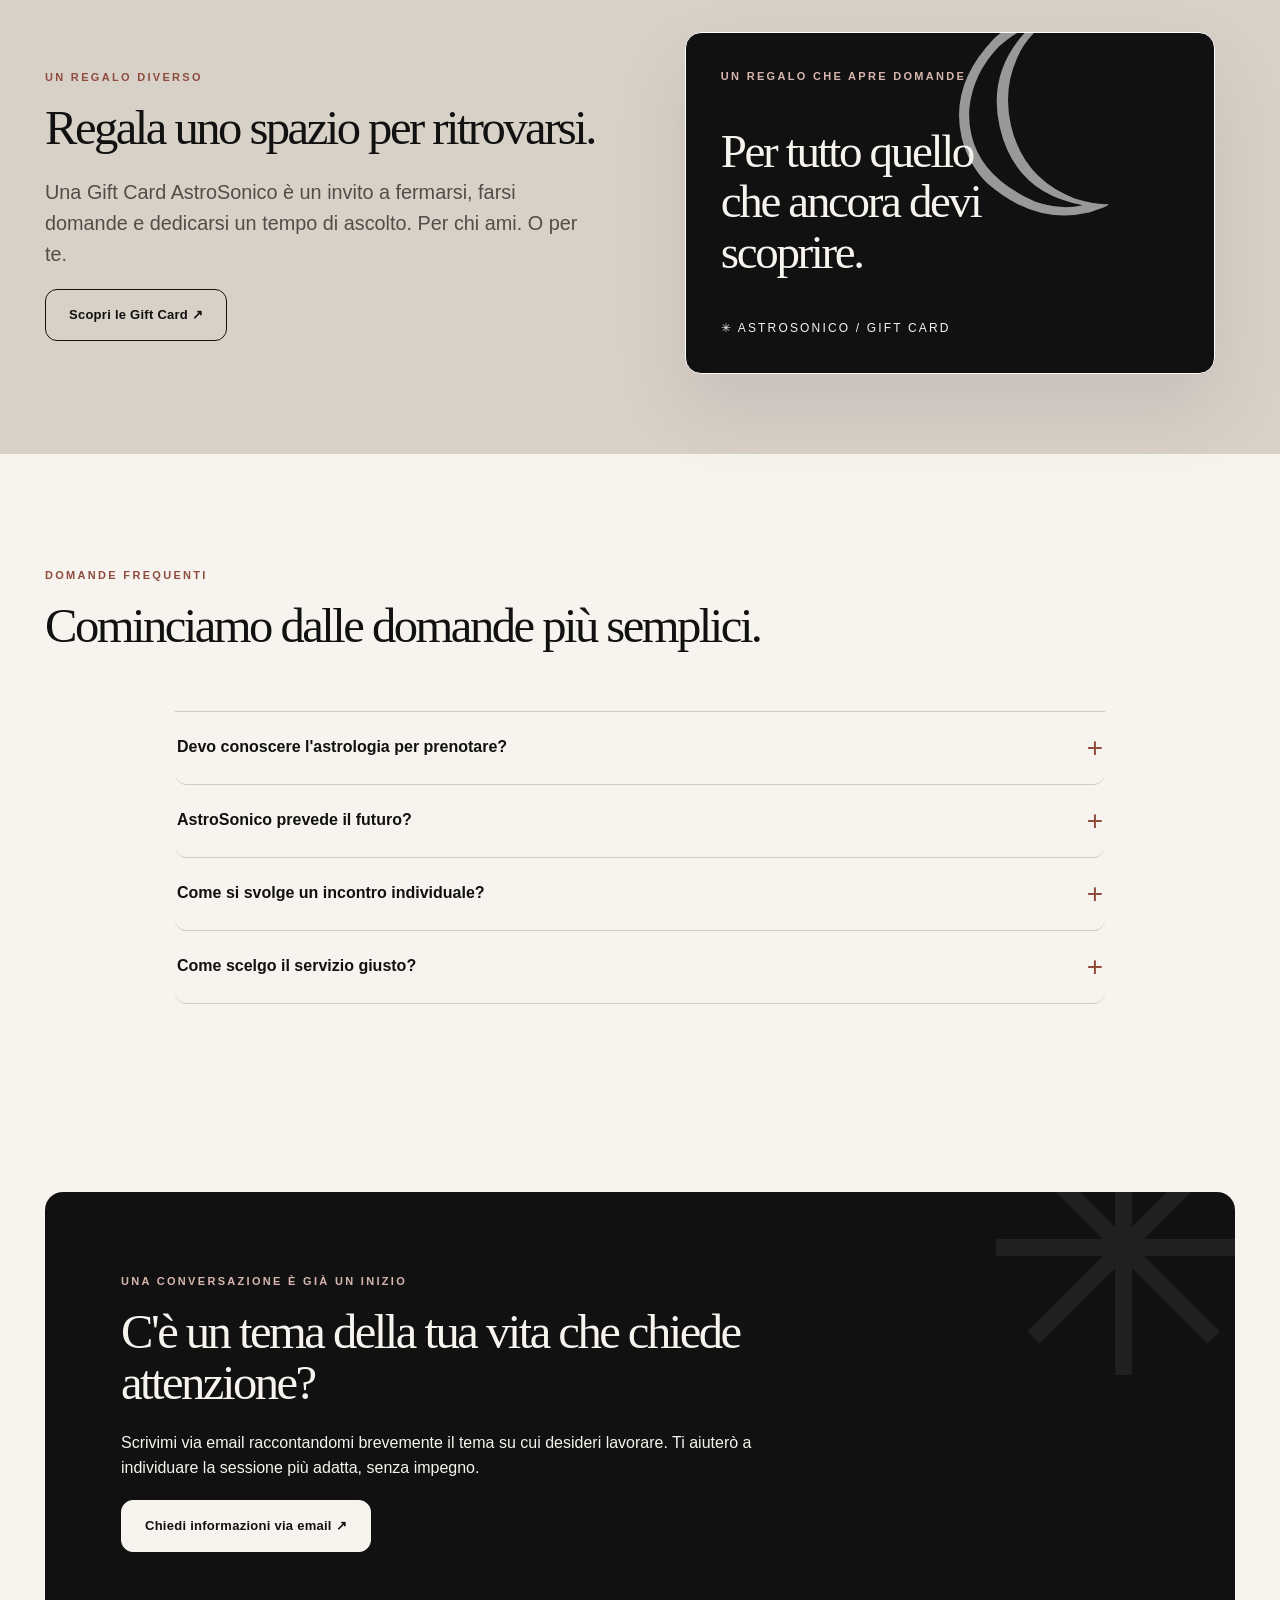
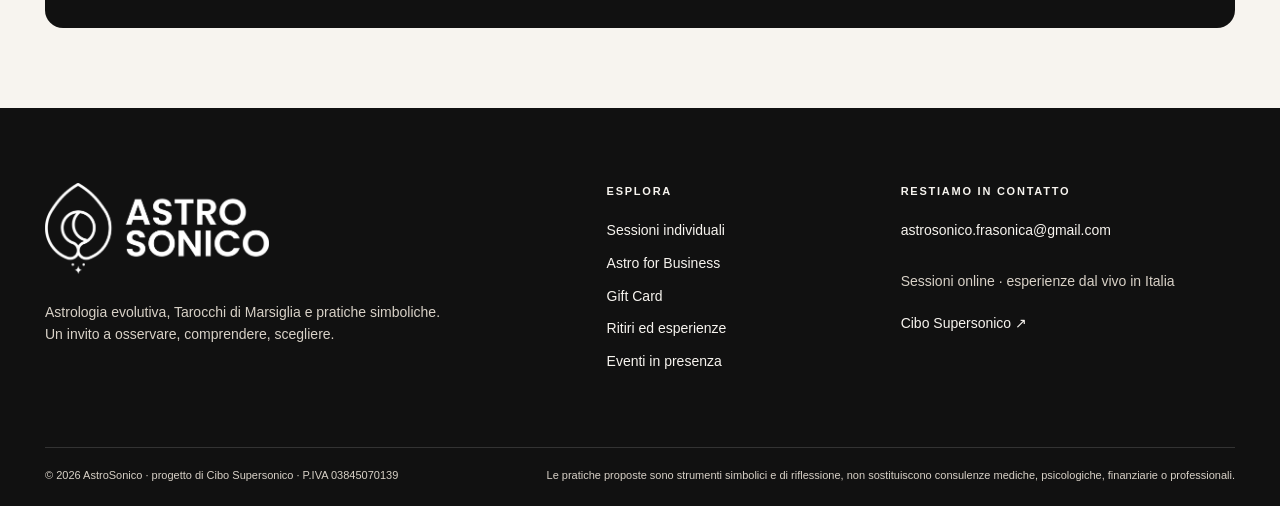
==== commit 33574c77: "Align RADICI homepage teaser with one-day Ayre Yoga retreat on Dec 20" ====
--- a/index.html
+++ b/index.html
@@ -26,7 +26,7 @@
   #sessioni-in-evidenza .service-bottom .price { display: none; }
   #sessioni-in-evidenza .service-bottom { justify-content: flex-end; }
 }
-</style></head><body class=""><a class="skip-link" href="#contenuto">Vai al contenuto</a><header class="site-header"><div class="container nav-inner"><a class="brand" href="index.html" aria-label="AstroSonico, torna alla homepage"><img class="brand-logo" src="assets/img/astrosonico-logo.svg?v=20261022-logo-2" alt="AstroSonico" width="1839" height="750"></a><nav class="desktop-nav" aria-label="Navigazione principale"><a class="nav-link" href="index.html" aria-current="page">Home</a><a class="nav-link" href="sessioni.html">Sessioni individuali</a><a class="nav-link" href="astro-for-business.html">Astro for Business</a><a class="nav-link" href="gift-card.html">Gift Card</a><a class="nav-link" href="ritiri.html">Ritiri</a><a class="nav-link" href="eventi.html">Eventi</a></nav><a class="nav-cta desktop-cta" href="mailto:astrosonico.frasonica@gmail.com?subject=AstroSonico%20-%20richiesta%20informazioni">Scrivimi <span class="mobile-action-glyph" aria-hidden="true">↗</span></a><details class="mobile-menu"><summary aria-label="Apri il menu di navigazione"><span class="menu-glyph" aria-hidden="true">☰</span><span>Menu</span></summary><nav class="mobile-nav" aria-label="Navigazione mobile"><a href="index.html" aria-current="page">Home</a><a href="sessioni.html">Sessioni individuali</a><a href="astro-for-business.html">Astro for Business</a><a href="gift-card.html">Gift Card</a><a href="ritiri.html">Ritiri</a><a href="eventi.html">Eventi</a><a class="nav-cta" href="mailto:astrosonico.frasonica@gmail.com?subject=AstroSonico%20-%20richiesta%20informazioni">Scrivimi <span class="mobile-action-glyph" aria-hidden="true">↗</span></a></nav></details></div></header><main id="contenuto">
+</style></head><body class=""><a class="skip-link" href="#contenuto">Vai al contenuto</a><header class="site-header"><div class="container nav-inner"><a class="brand" href="index.html" aria-label="AstroSonico, torna alla homepage"><img class="brand-logo" src="assets/img/astrosonico-logo.svg?v=20261022-logo-2" alt="AstroSonico" width="1839" height="750"></a><nav class="desktop-nav" aria-label="Navigazione principale"><a class="nav-link" href="index.html" aria-current="page">Home</a><a class="nav-link" href="sessioni.html">Sessioni individuali</a><a class="nav-link" href="astro-for-business.html">Astro for Business</a><a class="nav-link" href="gift-card.html">Gift Card</a><a class="nav-link" href="ritiri.html">Ritiri</a><a class="nav-link" href="eventi.html">Eventi</a></nav><a class="nav-cta desktop-cta" href="https://wa.me/393458156966" target="_blank" rel="noopener noreferrer" aria-label="Scrivimi su WhatsApp">Scrivimi <span class="mobile-action-glyph" aria-hidden="true">↗</span></a><details class="mobile-menu"><summary aria-label="Apri il menu di navigazione"><span class="menu-glyph" aria-hidden="true">☰</span><span>Menu</span></summary><nav class="mobile-nav" aria-label="Navigazione mobile"><a href="index.html" aria-current="page">Home</a><a href="sessioni.html">Sessioni individuali</a><a href="astro-for-business.html">Astro for Business</a><a href="gift-card.html">Gift Card</a><a href="ritiri.html">Ritiri</a><a href="eventi.html">Eventi</a><a class="nav-cta" href="https://wa.me/393458156966" target="_blank" rel="noopener noreferrer" aria-label="Scrivimi su WhatsApp">Scrivimi <span class="mobile-action-glyph" aria-hidden="true">↗</span></a></nav></details></div></header><main id="contenuto">
 <section class="hero"><div class="container hero-grid"><div class="hero-copy"><div class="hero-celestial-atlas" aria-hidden="true">
 <svg viewBox="0 0 460 112" xmlns="http://www.w3.org/2000/svg" focusable="false">
   <g fill="none" stroke="#F7F4EF" stroke-width=".85" stroke-linecap="round" opacity=".32">
@@ -291,7 +291,7 @@
 </div></section>
 <section class="section mobile-home-business"><div class="container"><div class="featured-wide featured-wide--business"><div class="content"><span class="eyebrow">Il percorso in evidenza · 2027</span><h2 class="h-large">Anche il tuo business ha un cielo.</h2><p>Un percorso annuale per imprenditrici, freelance e creative. Lettura della tua carta natale, sinastria con il business, transiti dell’attività, Tarocco di Marsiglia e pratiche di meditazione. Un anno per osservare con più attenzione il lavoro che stai costruendo.</p><div class="mini-stats"><div><strong>12</strong><small>mesi</small></div><div><strong>7</strong><small>incontri individuali</small></div><div><strong>6</strong><small>meditazioni e pratiche guidate</small></div><div><strong>2</strong><small>CIELI IN RELAZIONE</small></div></div><a class="button button-primary" href="astro-for-business.html">Conosci Astro for Business <span class="mobile-action-glyph" aria-hidden="true">↗</span></a></div><div class="image-side"><img src="assets/img/astro-business-featured.webp" loading="lazy" width="960" height="680" alt="Astrology for Business: Francesca, titolo del percorso e grafica astrologica dorata"></div></div></div></section>
 <section class="section-tight bg-sky desktop-founder-block"><div class="container split"><div class="portrait-frame portrait-frame--francesca"><img src="assets/img/francesca-chi-ti-accompagna.webp" alt="Francesca Fariello, ritratto fotografico in luce calda" loading="lazy" width="1638" height="2048" onerror="this.onerror=null;this.src='assets/img/ritratto-bn-occhiali-mini.webp'"></div><div><span class="eyebrow">Chi ti accompagna</span><h2 class="h-large">Sono Francesca.<br><em>Ma qui, FraSonica.</em></h2><p class="text-lead">Ho creato AstroSonico per dare spazio a una ricerca che attraversa la mia vita da anni: usare i simboli come strumenti per incontrarsi, interrogarsi e vivere con maggiore presenza.</p><p>Integro astrologia evolutiva, Tarocchi di Marsiglia, meditazione e pratiche di ascolto. Durante le sessioni parliamo in modo chiaro, anche quando i temi sono complessi. Non è necessario conoscere segni, pianeti o arcani.</p><a class="text-link mt-2" href="sessioni.html">Come possiamo lavorare insieme <span class="mobile-action-glyph" aria-hidden="true">↗</span></a></div></div></section>
-<section class="section mobile-home-retreats"><div class="container"><div class="section-heading"><div><span class="eyebrow">Fuori dallo schermo</span><h2 class="h-medium">A volte, per osservare meglio,<br>serve cambiare paesaggio.</h2></div><a class="text-link" href="ritiri.html">Ritiri ed esperienze <span class="mobile-action-glyph" aria-hidden="true">↗</span></a></div><div class="featured-wide"><div class="content"><span class="eyebrow mobile-retreat-kicker">Ritiro invernale</span><div class="mobile-retreat-heading"><h3>RADICI</h3><p class="mobile-retreat-subtitle">Senza radici non si vola.</p><p class="mobile-retreat-dates">18–20 dicembre 2026 · Miri Piri</p></div><span class="eyebrow">RITIRO INVERNALE · 18–20 dicembre 2026 · Miri Piri</span><h3 class="h-medium">RADICI. Senza radici non si vola.</h3><figure class="mobile-radici-poster"><img src="assets/img/radici-home-mobile.webp" alt="RADICI, ritiro AstroSonico del 18–20 dicembre 2026 a Miripiri. Locandina con radici nella terra" loading="lazy" width="400" height="500"></figure><p>Un ritiro invernale di tre giorni dedicato a famiglia, eredità, relazioni e al modo in cui le nostre origini continuano a vivere nel presente. Attraverso astrologia, Tarocchi e pratiche condivise.</p><a class="button button-primary" href="ritiri.html">Scopri il ritiro <span class="mobile-action-glyph" aria-hidden="true">↗</span></a></div><div class="image-side"><img src="https://static.wixstatic.com/media/436eaf_80eecdb5b0624e5ea358e48437302117~mv2.jpg" alt="Luogo e atmosfera di un ritiro AstroSonico" loading="lazy"></div></div></div></section>
+<section class="section mobile-home-retreats"><div class="container"><div class="section-heading"><div><span class="eyebrow">Fuori dallo schermo</span><h2 class="h-medium">A volte, per osservare meglio,<br>serve cambiare paesaggio.</h2></div><a class="text-link" href="ritiri.html">Ritiri ed esperienze <span class="mobile-action-glyph" aria-hidden="true">↗</span></a></div><div class="featured-wide"><div class="content"><span class="eyebrow mobile-retreat-kicker">Ritiro invernale</span><div class="mobile-retreat-heading"><h3>RADICI</h3><p class="mobile-retreat-subtitle">Senza radici non si vola.</p><p class="mobile-retreat-dates">20 dicembre 2026 · 9.30–19.00 · Ayre Yoga, Oggiono</p></div><span class="eyebrow">RITIRO DI UN GIORNO · 20 DICEMBRE 2026 · OGGIONO</span><h3 class="h-medium">RADICI. Senza radici non si vola.</h3><figure class="mobile-radici-poster"><img src="assets/img/ayre-shala.webp" alt="Ayre Yoga a Oggiono, sede di RADICI il 20 dicembre 2026" loading="lazy" width="400" height="500"></figure><p>Una giornata dedicata alle nostre origini e al modo in cui continuano a vivere nelle relazioni di oggi. Attraverso astrologia, Tarocchi e pratiche condivise. Domenica 20 dicembre, dalle 9.30 alle 19.00, da Ayre Yoga a Oggiono. Quota 150 € a persona; pranzo non incluso.</p><a class="button button-primary" href="ritiri.html">Scopri il ritiro <span class="mobile-action-glyph" aria-hidden="true">↗</span></a></div><div class="image-side"><img src="https://static.wixstatic.com/media/436eaf_80eecdb5b0624e5ea358e48437302117~mv2.jpg" alt="Luogo e atmosfera di un ritiro AstroSonico" loading="lazy"></div></div></div></section>
 <section class="section-tight bg-blush mobile-home-gift"><div class="container split"><div><span class="eyebrow">Un regalo diverso</span><h2 class="h-medium">Regala uno spazio per ritrovarsi.</h2><p class="text-lead">Una Gift Card AstroSonico è un invito a fermarsi, farsi domande e dedicarsi un tempo di ascolto. Per chi ami. O per te.</p><div class="mobile-only-gift-illustration" role="img" aria-label="Illustrazione di una Gift Card AstroSonico con busta, stelle e mezzaluna">
 <svg viewBox="0 0 340 210" xmlns="http://www.w3.org/2000/svg" aria-hidden="true" focusable="false">
 <rect x="0" y="0" width="340" height="210" rx="20" fill="#F7F4EF"/>
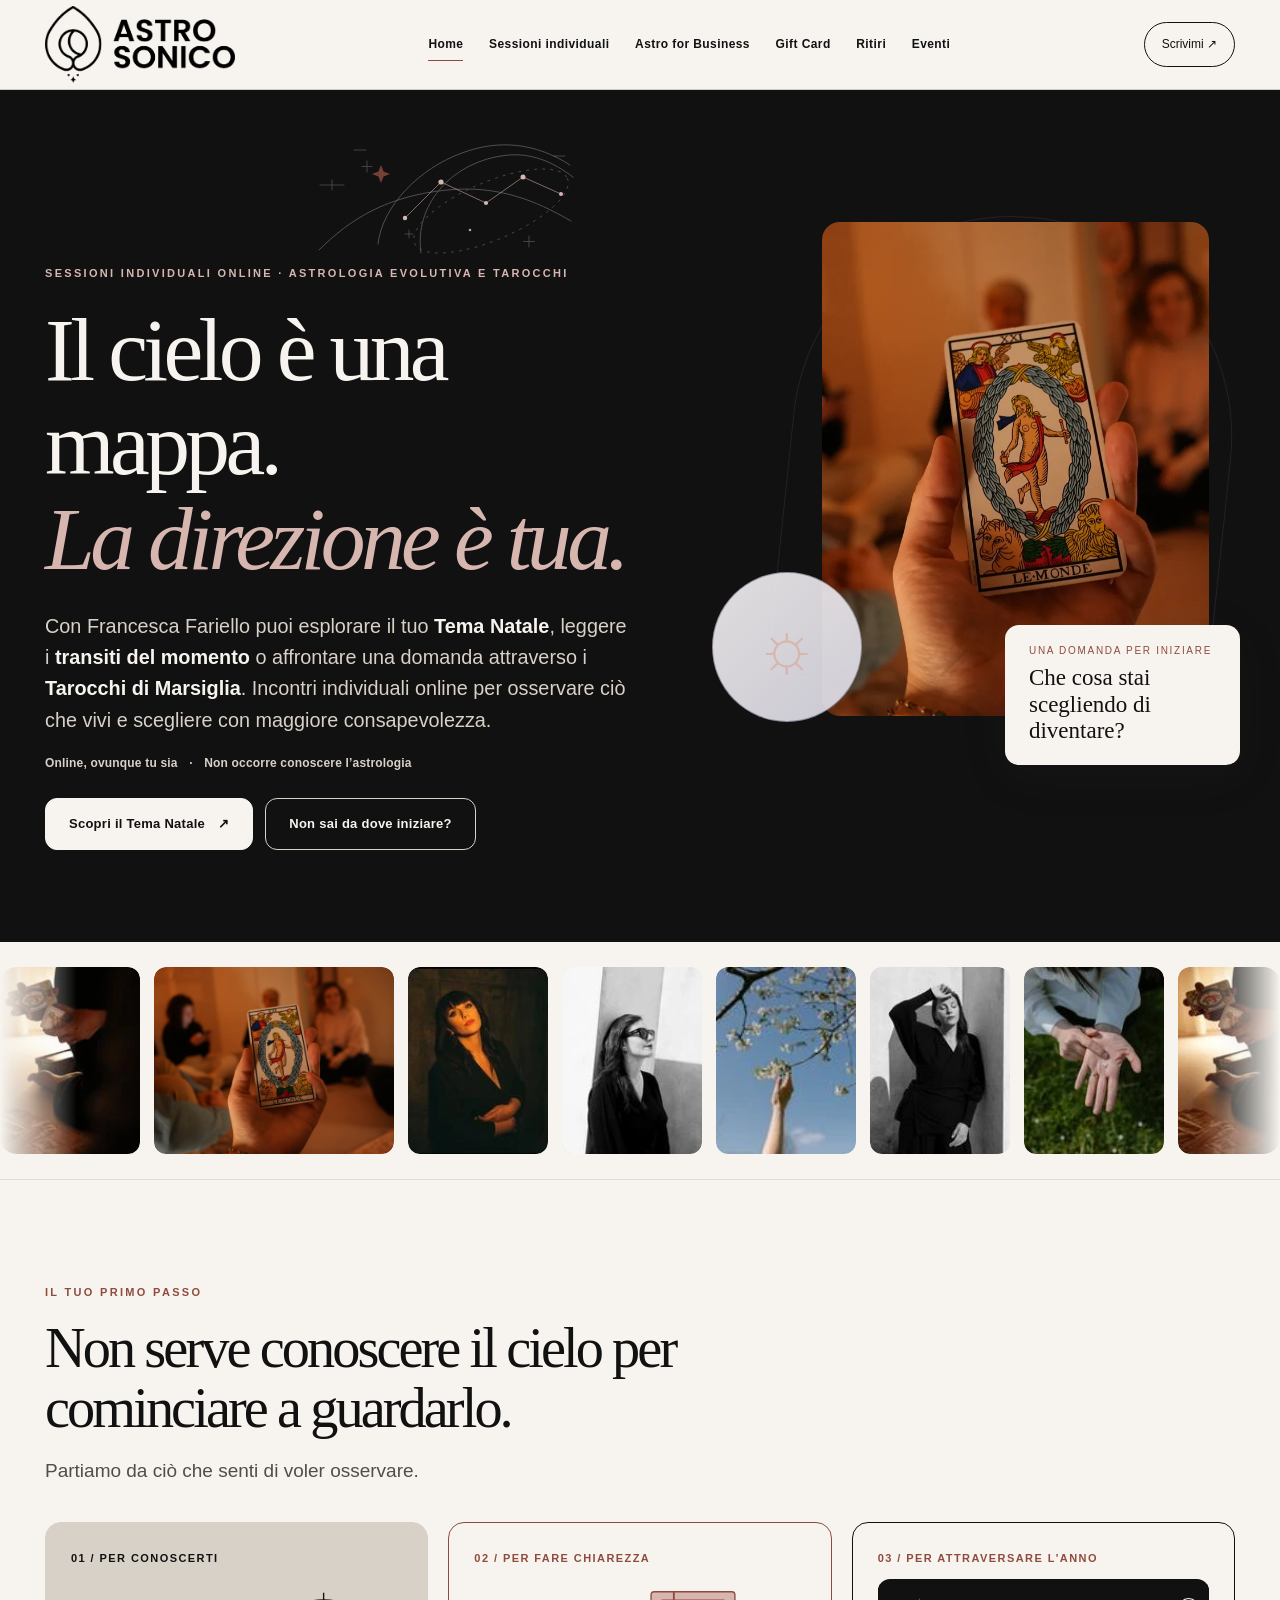
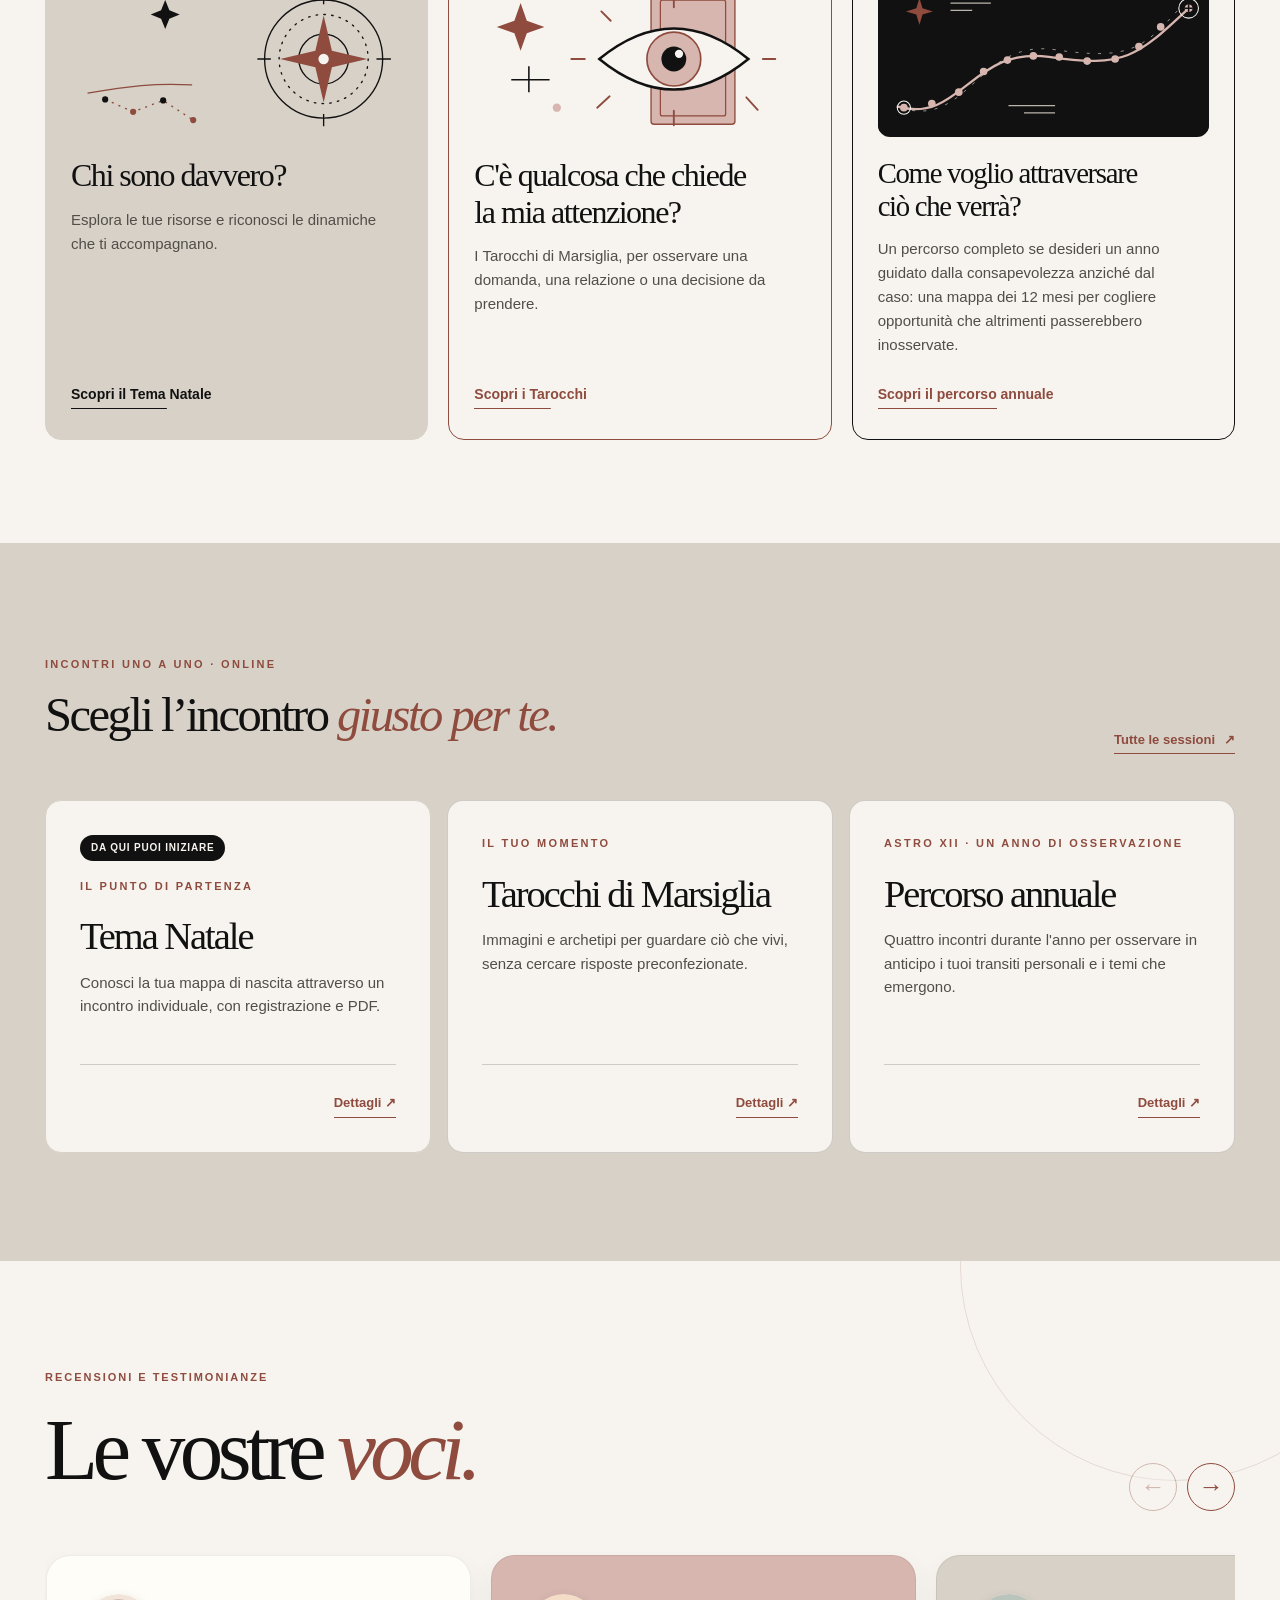
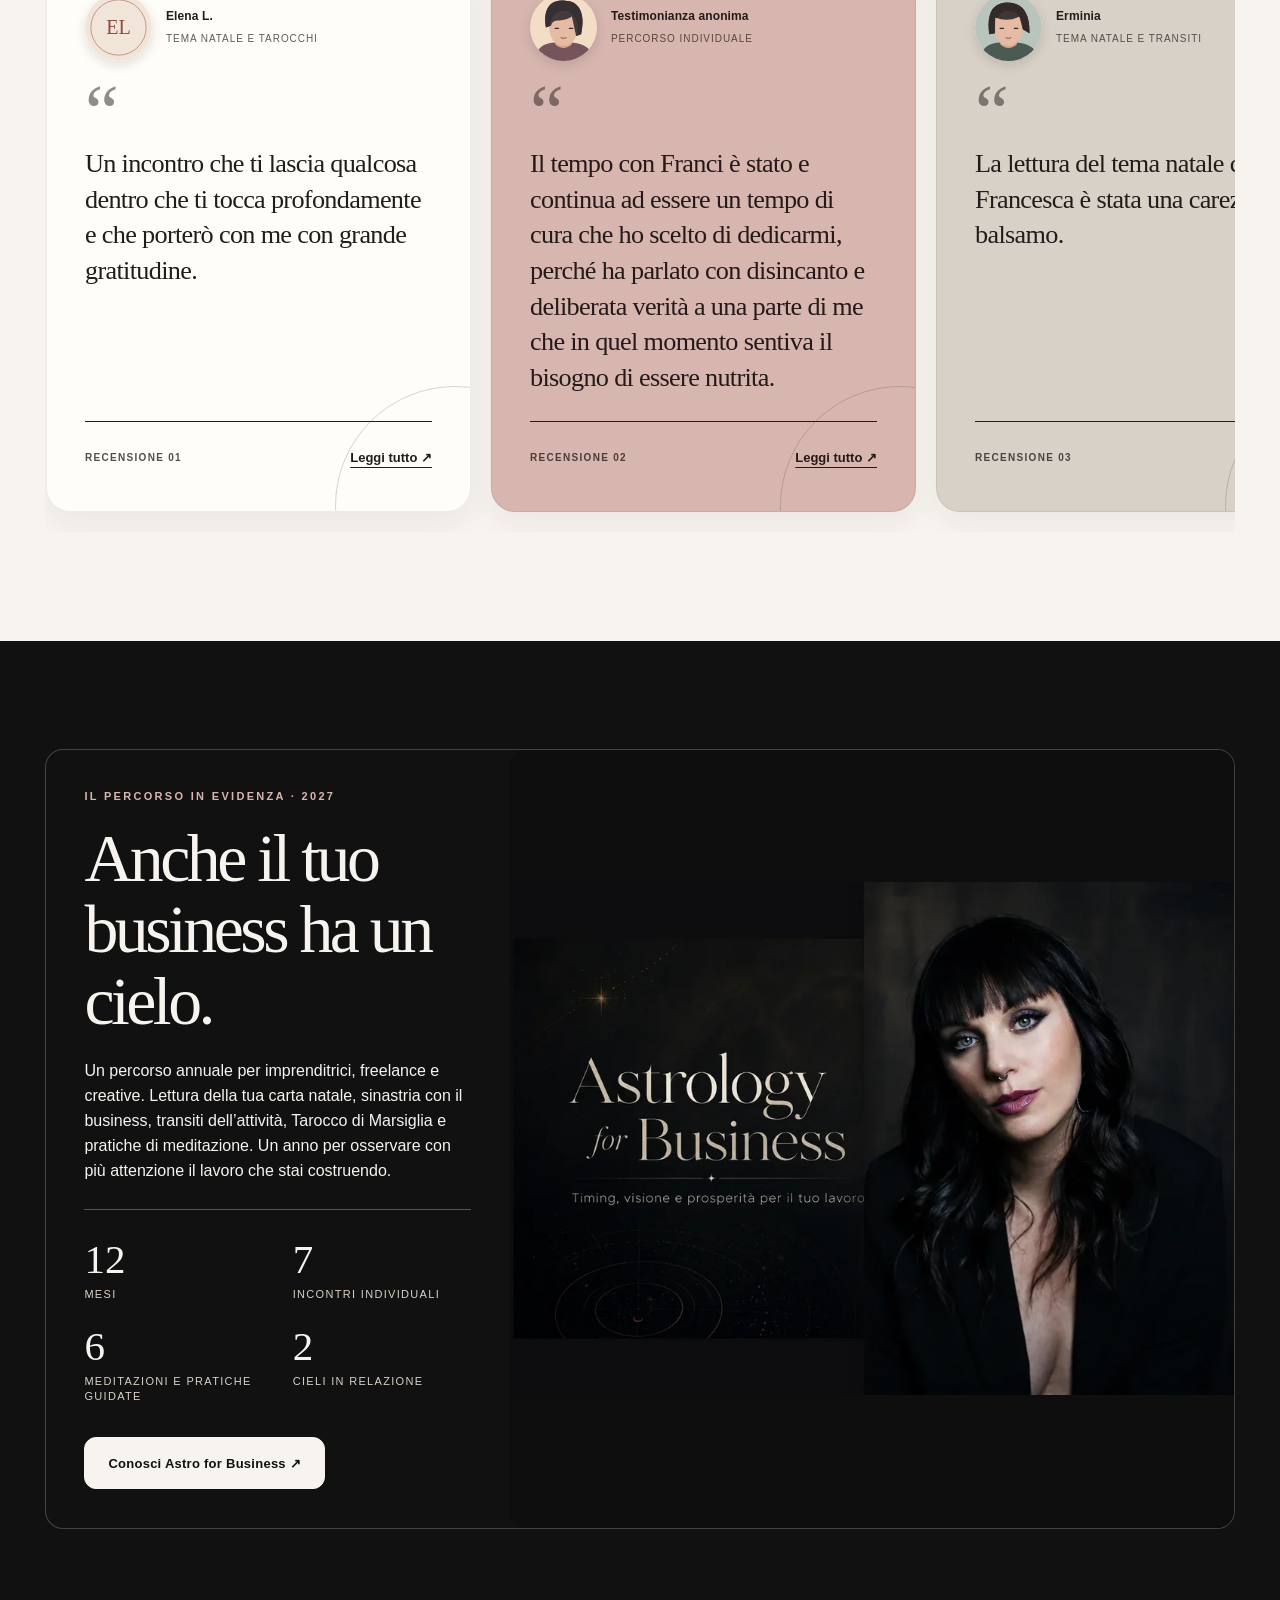
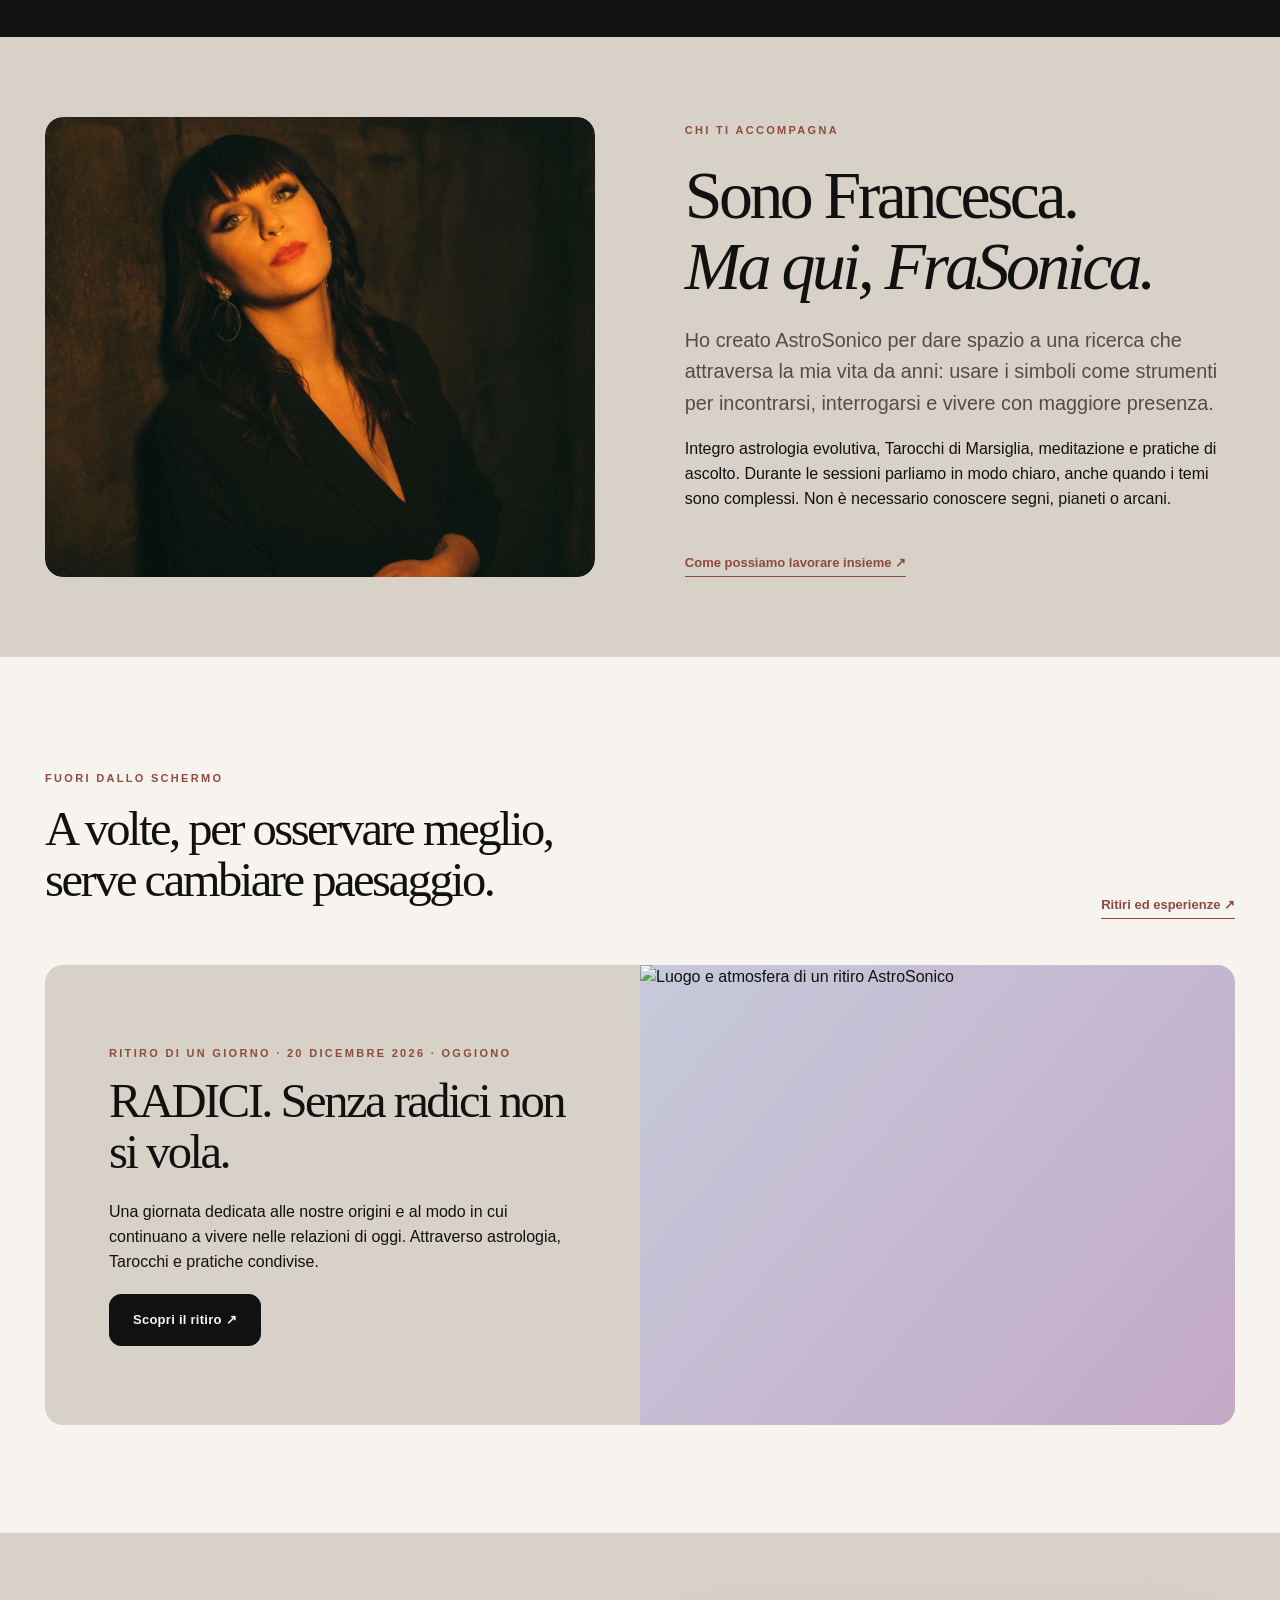
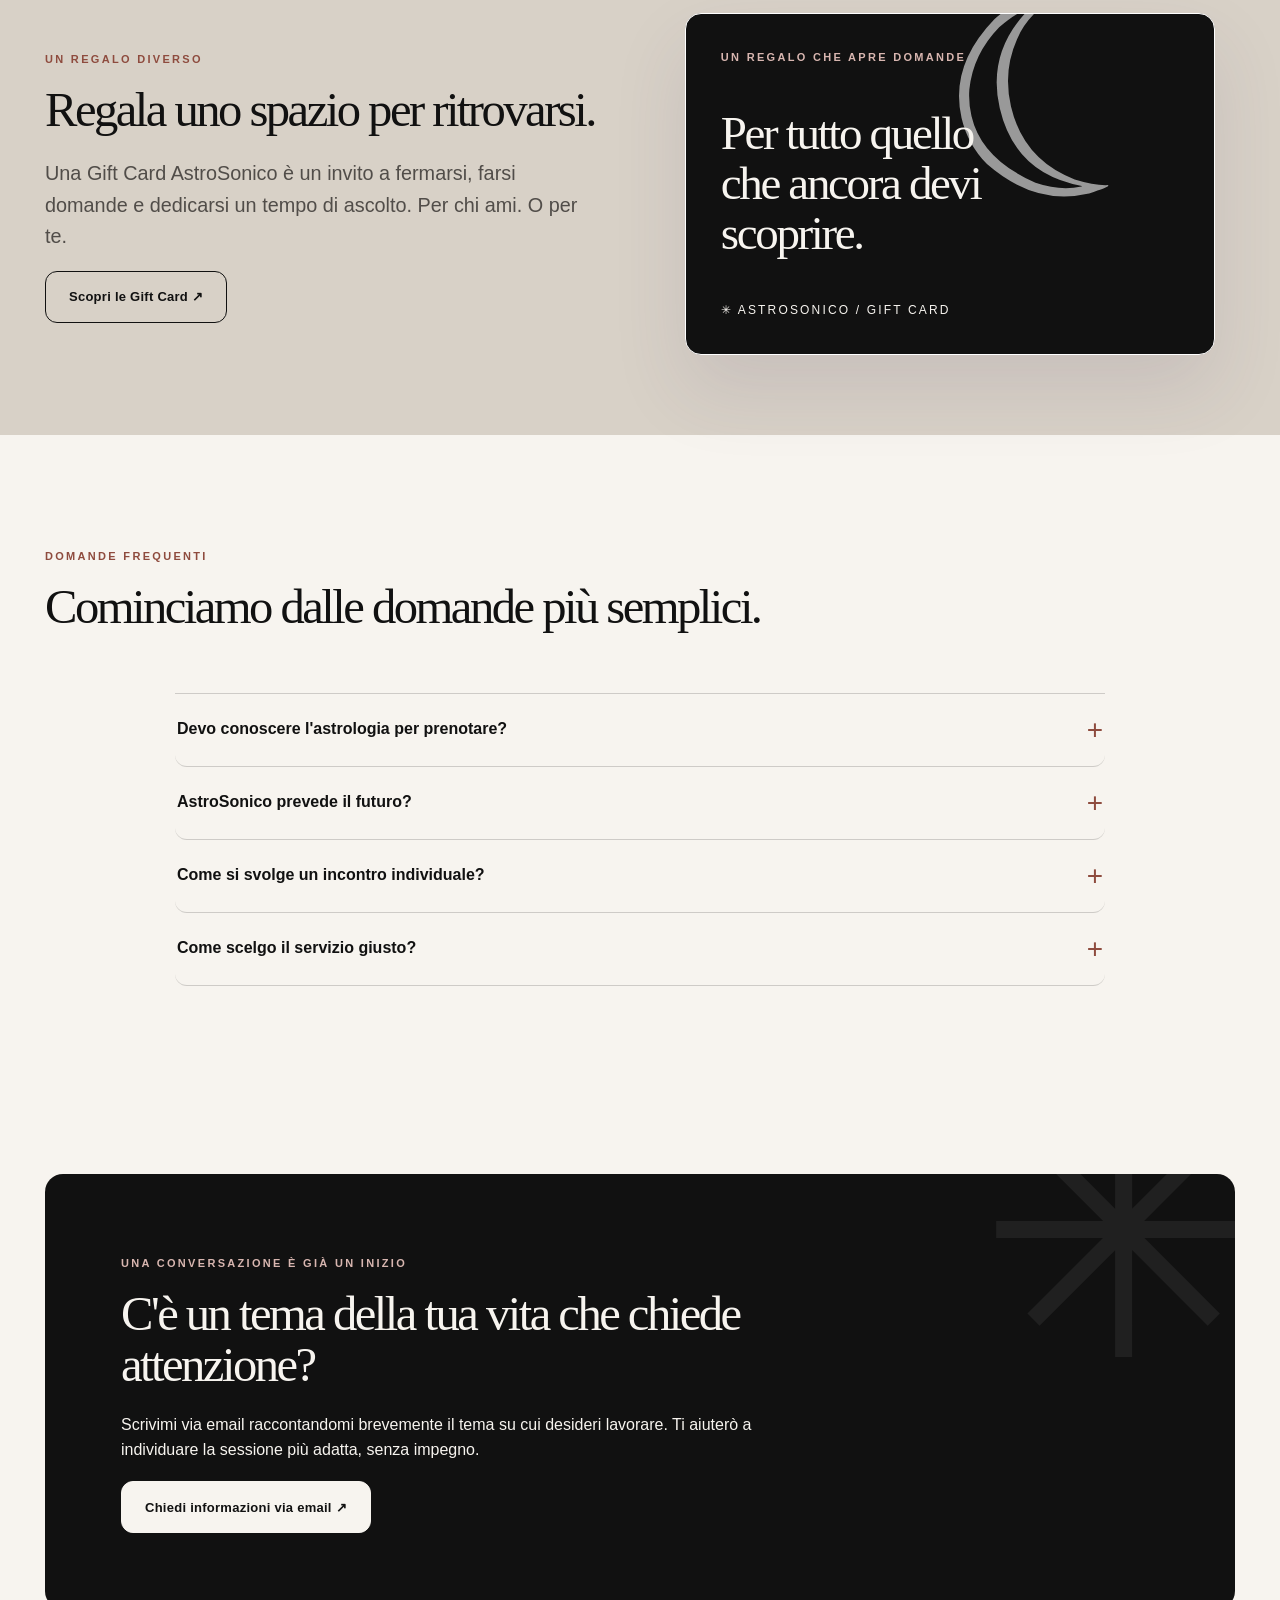
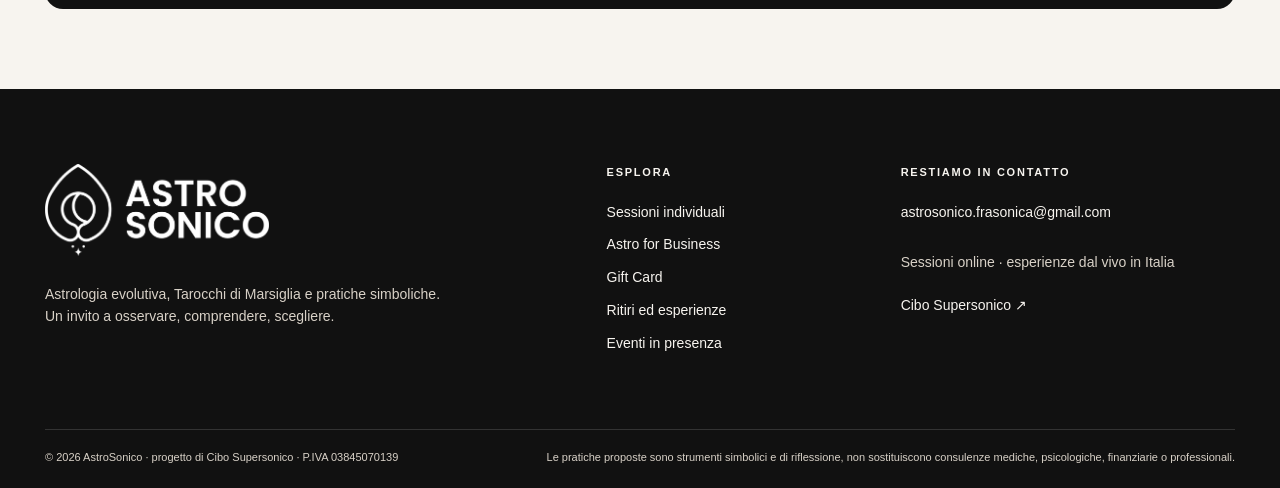
==== commit 545e5db0: "Remove redundant RADICI date and pricing sentence from homepage feature" ====
--- a/index.html
+++ b/index.html
@@ -291,7 +291,7 @@
 </div></section>
 <section class="section mobile-home-business"><div class="container"><div class="featured-wide featured-wide--business"><div class="content"><span class="eyebrow">Il percorso in evidenza · 2027</span><h2 class="h-large">Anche il tuo business ha un cielo.</h2><p>Un percorso annuale per imprenditrici, freelance e creative. Lettura della tua carta natale, sinastria con il business, transiti dell’attività, Tarocco di Marsiglia e pratiche di meditazione. Un anno per osservare con più attenzione il lavoro che stai costruendo.</p><div class="mini-stats"><div><strong>12</strong><small>mesi</small></div><div><strong>7</strong><small>incontri individuali</small></div><div><strong>6</strong><small>meditazioni e pratiche guidate</small></div><div><strong>2</strong><small>CIELI IN RELAZIONE</small></div></div><a class="button button-primary" href="astro-for-business.html">Conosci Astro for Business <span class="mobile-action-glyph" aria-hidden="true">↗</span></a></div><div class="image-side"><img src="assets/img/astro-business-featured.webp" loading="lazy" width="960" height="680" alt="Astrology for Business: Francesca, titolo del percorso e grafica astrologica dorata"></div></div></div></section>
 <section class="section-tight bg-sky desktop-founder-block"><div class="container split"><div class="portrait-frame portrait-frame--francesca"><img src="assets/img/francesca-chi-ti-accompagna.webp" alt="Francesca Fariello, ritratto fotografico in luce calda" loading="lazy" width="1638" height="2048" onerror="this.onerror=null;this.src='assets/img/ritratto-bn-occhiali-mini.webp'"></div><div><span class="eyebrow">Chi ti accompagna</span><h2 class="h-large">Sono Francesca.<br><em>Ma qui, FraSonica.</em></h2><p class="text-lead">Ho creato AstroSonico per dare spazio a una ricerca che attraversa la mia vita da anni: usare i simboli come strumenti per incontrarsi, interrogarsi e vivere con maggiore presenza.</p><p>Integro astrologia evolutiva, Tarocchi di Marsiglia, meditazione e pratiche di ascolto. Durante le sessioni parliamo in modo chiaro, anche quando i temi sono complessi. Non è necessario conoscere segni, pianeti o arcani.</p><a class="text-link mt-2" href="sessioni.html">Come possiamo lavorare insieme <span class="mobile-action-glyph" aria-hidden="true">↗</span></a></div></div></section>
-<section class="section mobile-home-retreats"><div class="container"><div class="section-heading"><div><span class="eyebrow">Fuori dallo schermo</span><h2 class="h-medium">A volte, per osservare meglio,<br>serve cambiare paesaggio.</h2></div><a class="text-link" href="ritiri.html">Ritiri ed esperienze <span class="mobile-action-glyph" aria-hidden="true">↗</span></a></div><div class="featured-wide"><div class="content"><span class="eyebrow mobile-retreat-kicker">Ritiro invernale</span><div class="mobile-retreat-heading"><h3>RADICI</h3><p class="mobile-retreat-subtitle">Senza radici non si vola.</p><p class="mobile-retreat-dates">20 dicembre 2026 · 9.30–19.00 · Ayre Yoga, Oggiono</p></div><span class="eyebrow">RITIRO DI UN GIORNO · 20 DICEMBRE 2026 · OGGIONO</span><h3 class="h-medium">RADICI. Senza radici non si vola.</h3><figure class="mobile-radici-poster"><img src="assets/img/ayre-shala.webp" alt="Ayre Yoga a Oggiono, sede di RADICI il 20 dicembre 2026" loading="lazy" width="400" height="500"></figure><p>Una giornata dedicata alle nostre origini e al modo in cui continuano a vivere nelle relazioni di oggi. Attraverso astrologia, Tarocchi e pratiche condivise. Domenica 20 dicembre, dalle 9.30 alle 19.00, da Ayre Yoga a Oggiono. Quota 150 € a persona; pranzo non incluso.</p><a class="button button-primary" href="ritiri.html">Scopri il ritiro <span class="mobile-action-glyph" aria-hidden="true">↗</span></a></div><div class="image-side"><img src="https://static.wixstatic.com/media/436eaf_80eecdb5b0624e5ea358e48437302117~mv2.jpg" alt="Luogo e atmosfera di un ritiro AstroSonico" loading="lazy"></div></div></div></section>
+<section class="section mobile-home-retreats"><div class="container"><div class="section-heading"><div><span class="eyebrow">Fuori dallo schermo</span><h2 class="h-medium">A volte, per osservare meglio,<br>serve cambiare paesaggio.</h2></div><a class="text-link" href="ritiri.html">Ritiri ed esperienze <span class="mobile-action-glyph" aria-hidden="true">↗</span></a></div><div class="featured-wide"><div class="content"><span class="eyebrow mobile-retreat-kicker">Ritiro invernale</span><div class="mobile-retreat-heading"><h3>RADICI</h3><p class="mobile-retreat-subtitle">Senza radici non si vola.</p><p class="mobile-retreat-dates">20 dicembre 2026 · 9.30–19.00 · Ayre Yoga, Oggiono</p></div><span class="eyebrow">RITIRO DI UN GIORNO · 20 DICEMBRE 2026 · OGGIONO</span><h3 class="h-medium">RADICI. Senza radici non si vola.</h3><figure class="mobile-radici-poster"><img src="assets/img/ayre-shala.webp" alt="Ayre Yoga a Oggiono, sede di RADICI il 20 dicembre 2026" loading="lazy" width="400" height="500"></figure><p>Una giornata dedicata alle nostre origini e al modo in cui continuano a vivere nelle relazioni di oggi. Attraverso astrologia, Tarocchi e pratiche condivise.</p><a class="button button-primary" href="ritiri.html">Scopri il ritiro <span class="mobile-action-glyph" aria-hidden="true">↗</span></a></div><div class="image-side"><img src="https://static.wixstatic.com/media/436eaf_80eecdb5b0624e5ea358e48437302117~mv2.jpg" alt="Luogo e atmosfera di un ritiro AstroSonico" loading="lazy"></div></div></div></section>
 <section class="section-tight bg-blush mobile-home-gift"><div class="container split"><div><span class="eyebrow">Un regalo diverso</span><h2 class="h-medium">Regala uno spazio per ritrovarsi.</h2><p class="text-lead">Una Gift Card AstroSonico è un invito a fermarsi, farsi domande e dedicarsi un tempo di ascolto. Per chi ami. O per te.</p><div class="mobile-only-gift-illustration" role="img" aria-label="Illustrazione di una Gift Card AstroSonico con busta, stelle e mezzaluna">
 <svg viewBox="0 0 340 210" xmlns="http://www.w3.org/2000/svg" aria-hidden="true" focusable="false">
 <rect x="0" y="0" width="340" height="210" rx="20" fill="#F7F4EF"/>
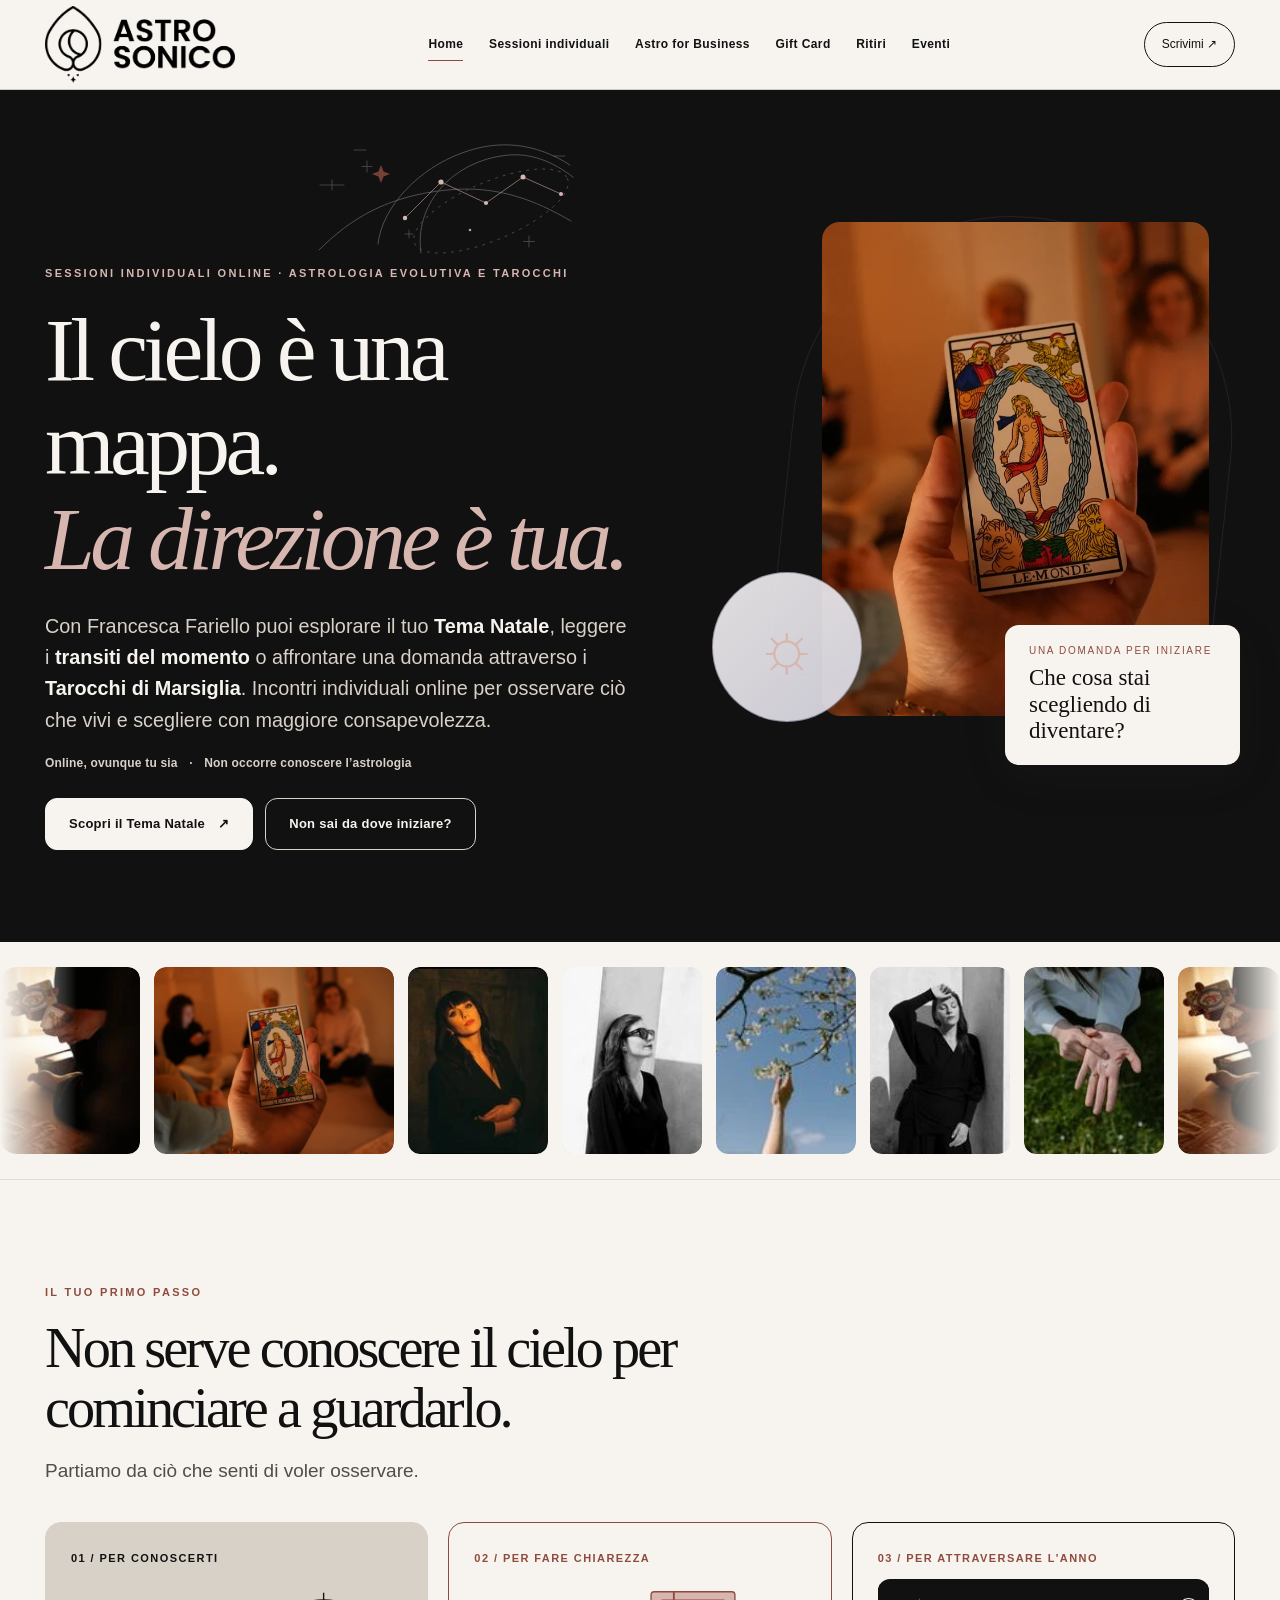
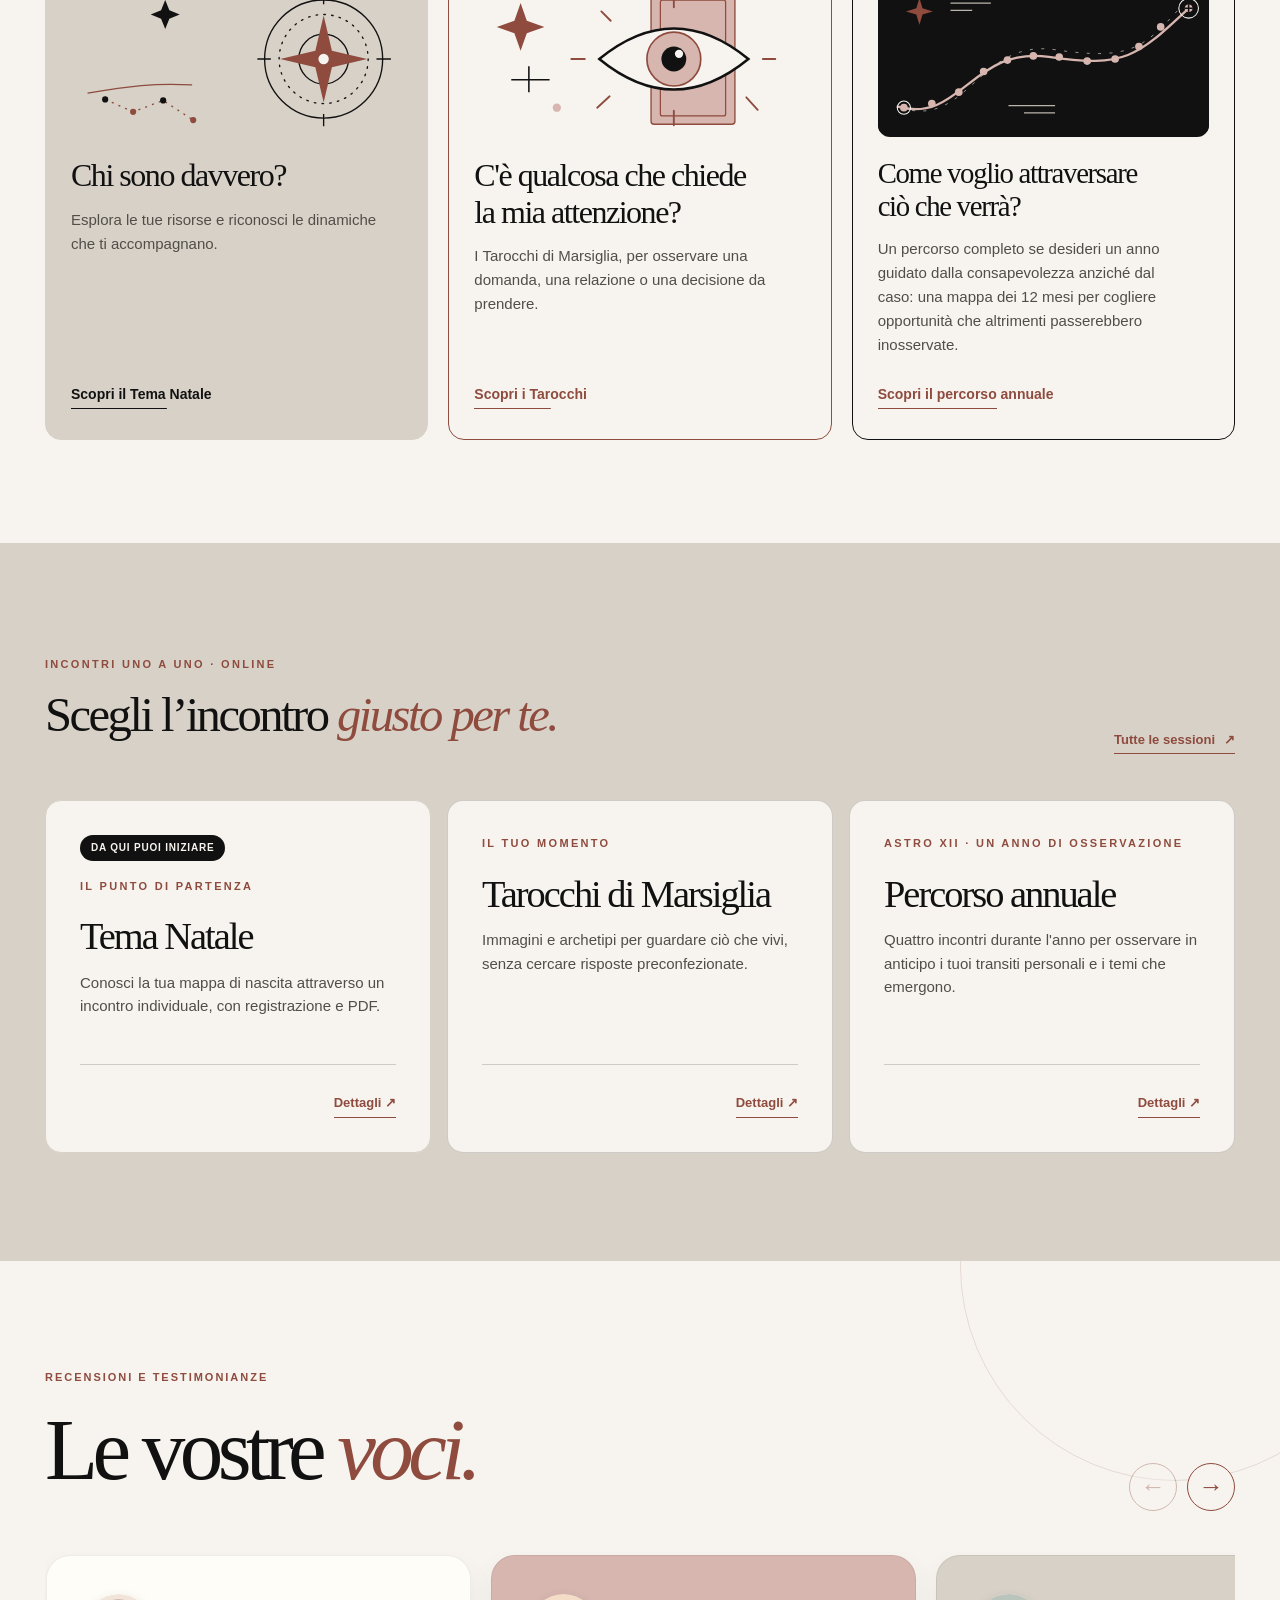
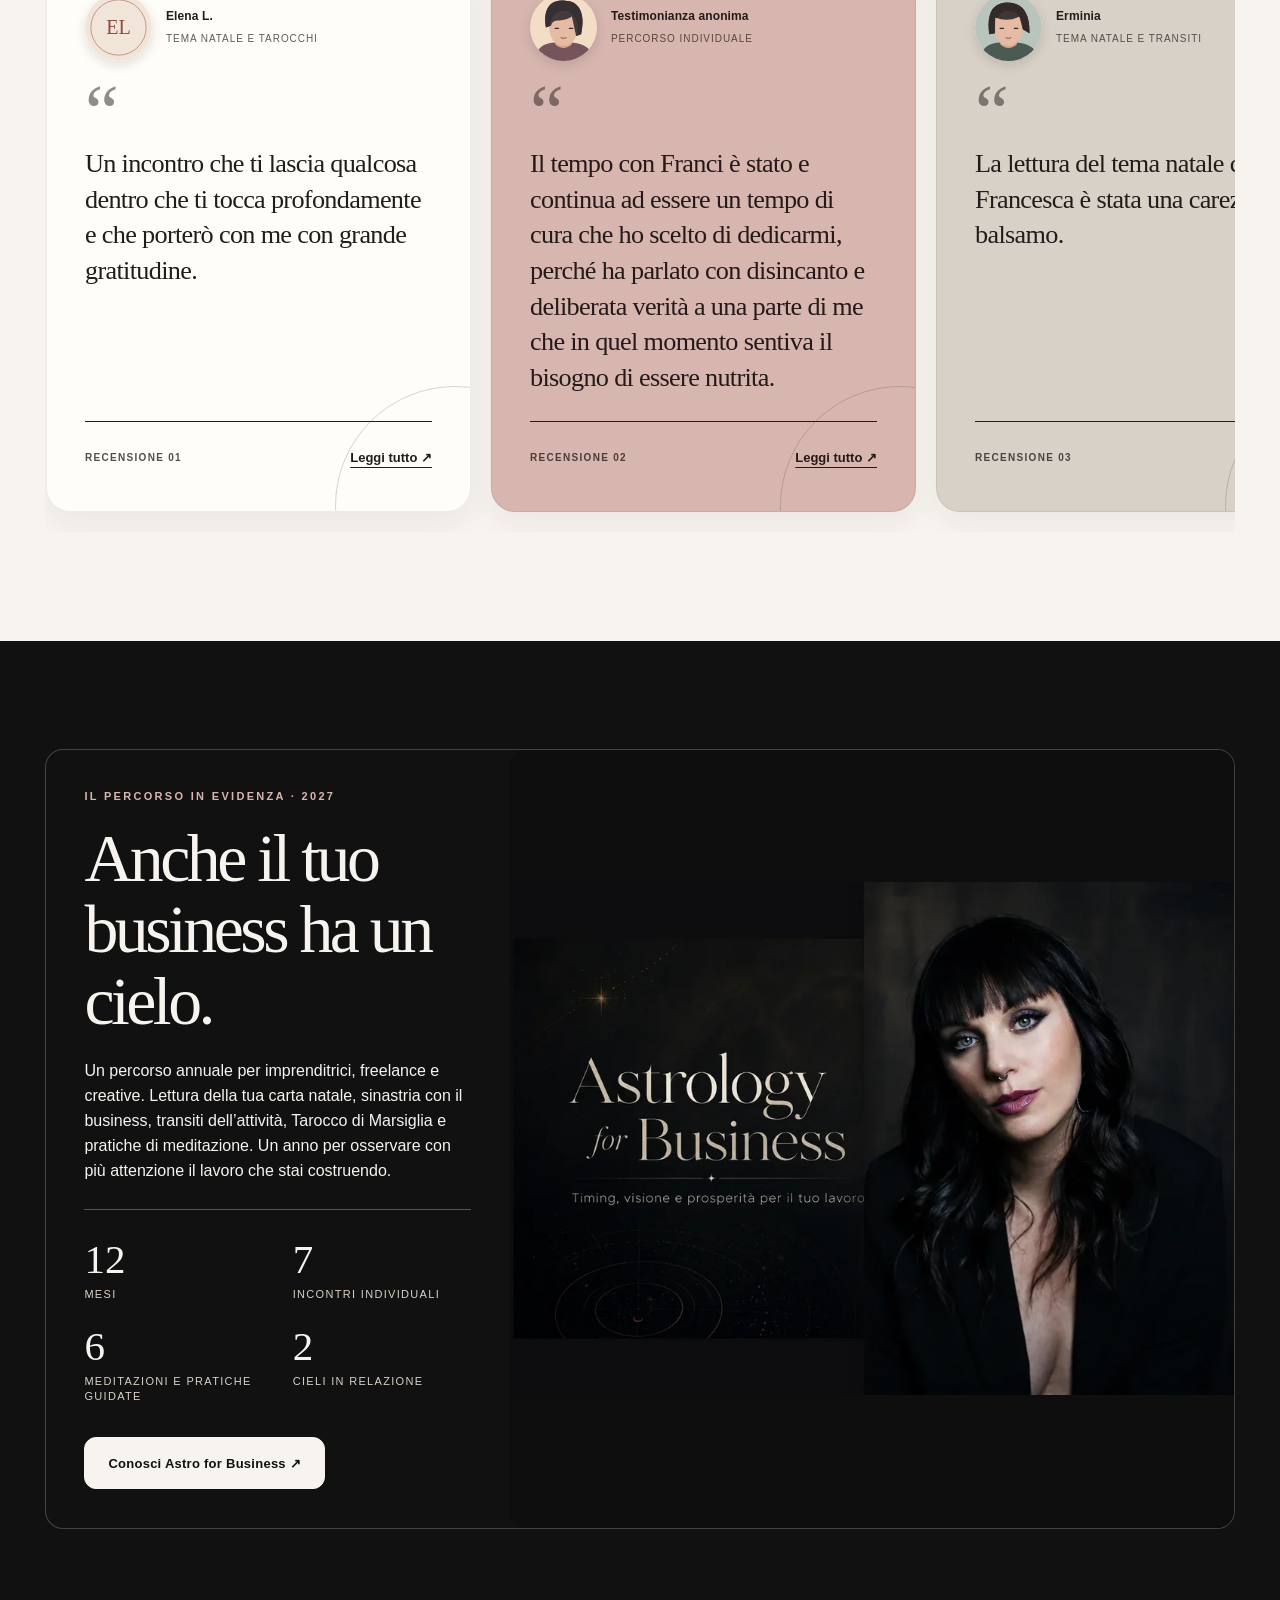
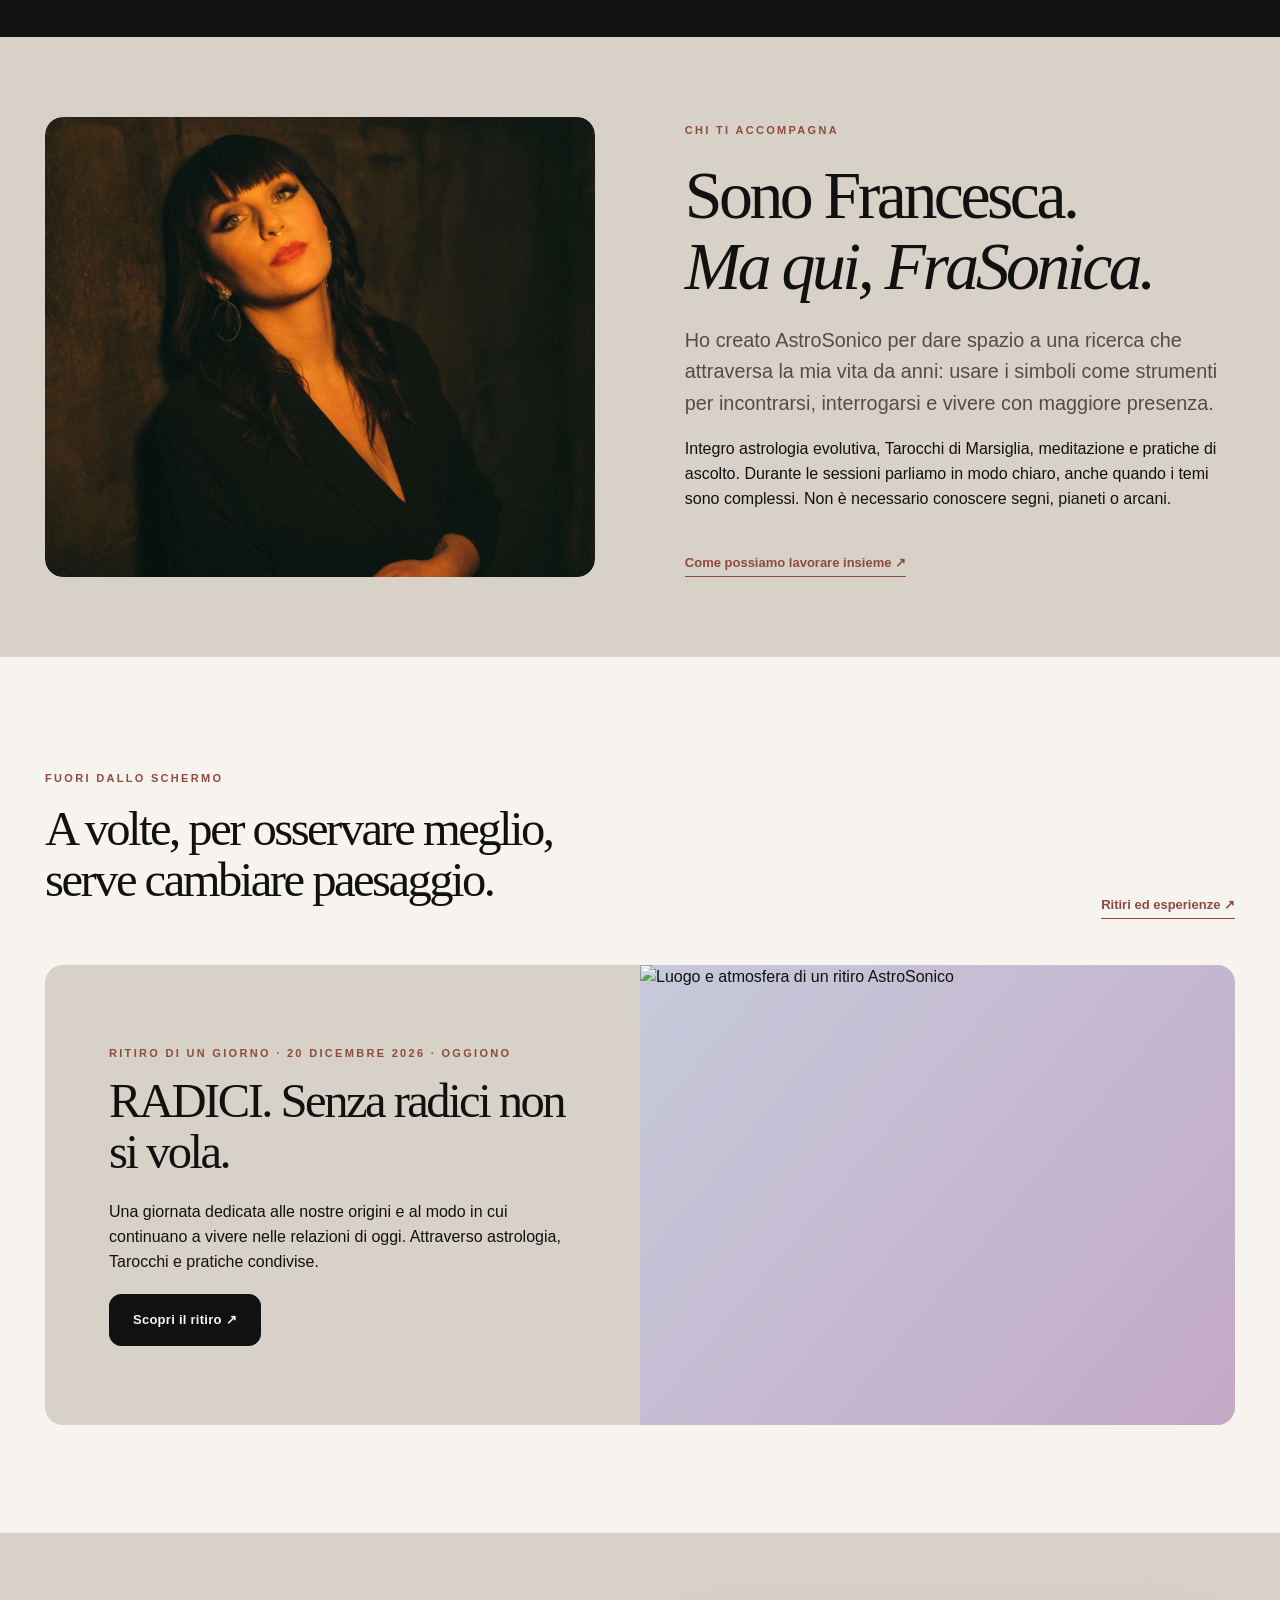
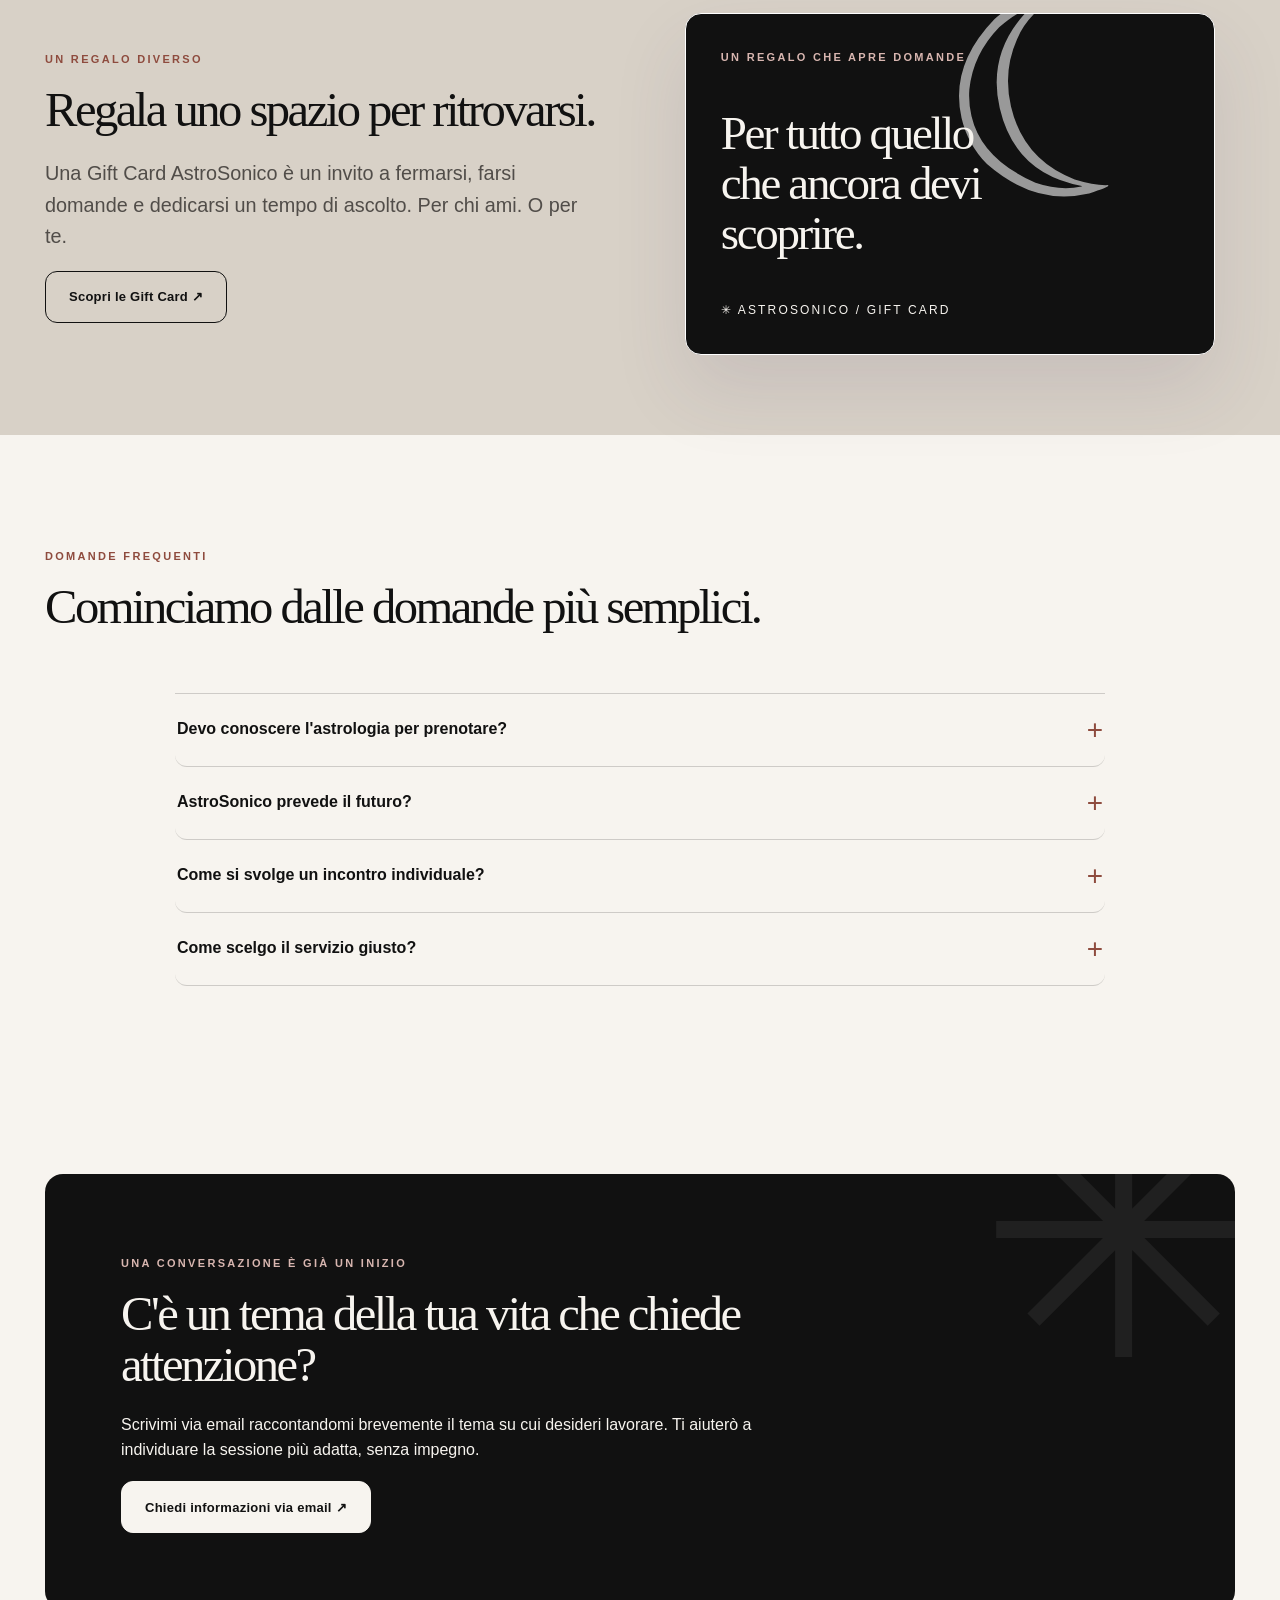
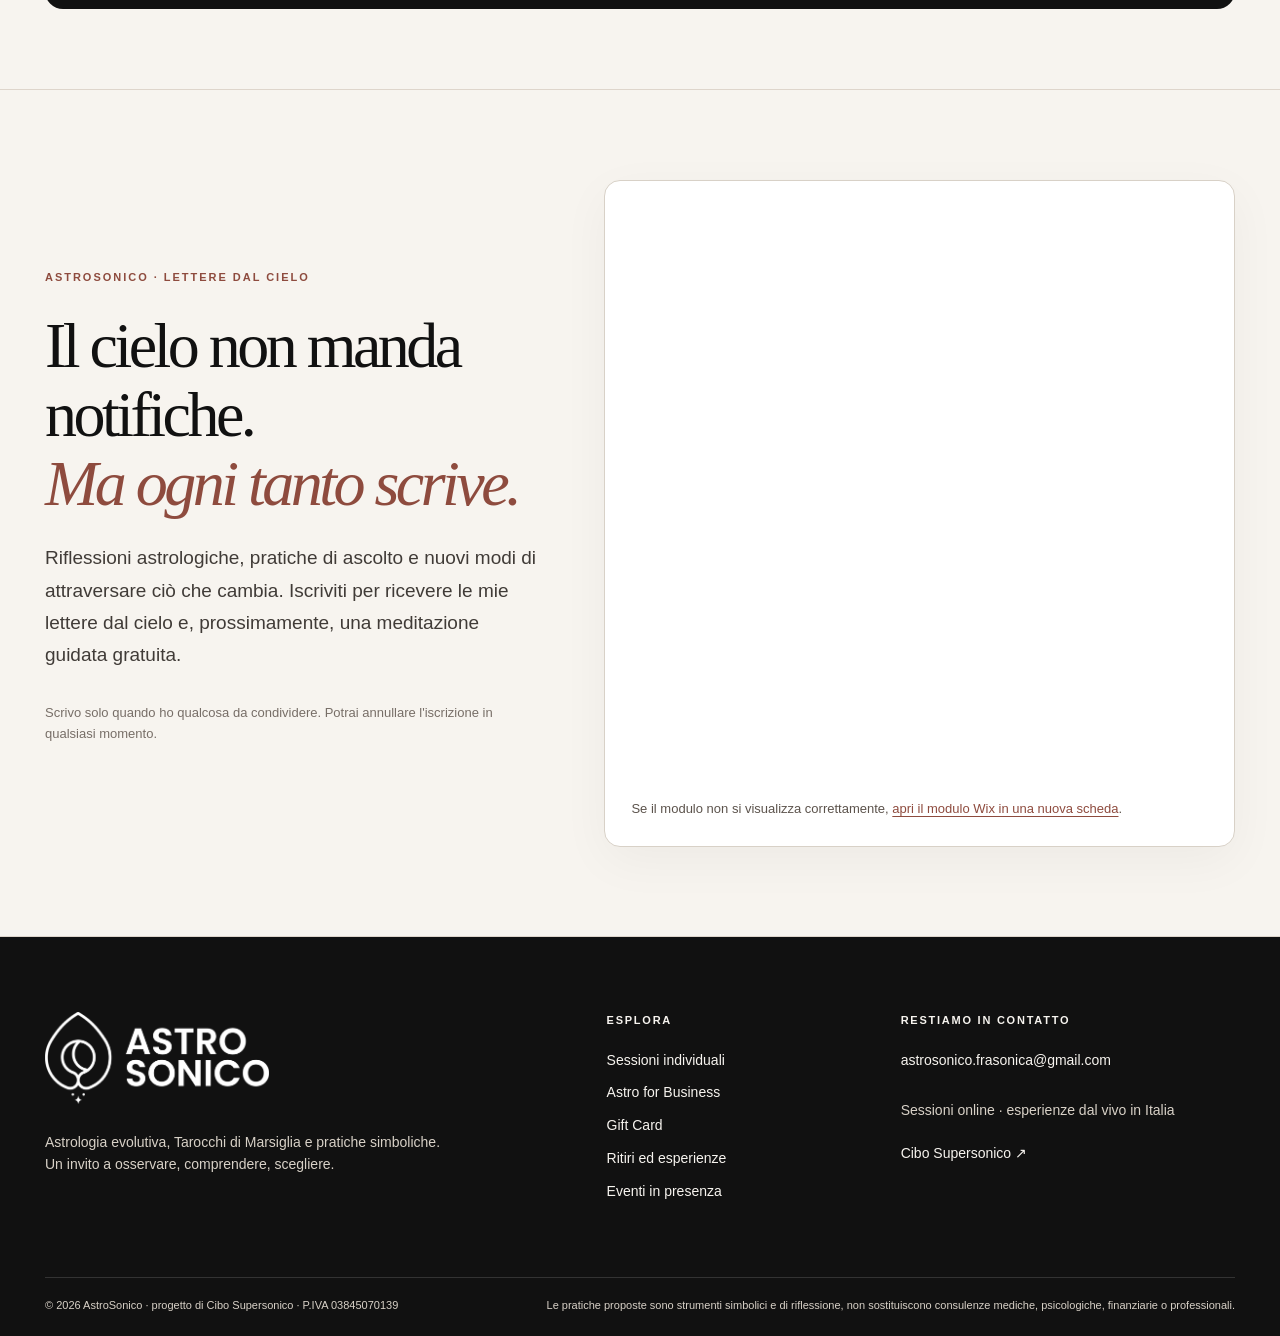
==== commit 72bb264e: "Embed Wix newsletter form on homepage and add discreet delayed signup invitation" ====
--- a/index.html
+++ b/index.html
@@ -26,6 +26,35 @@
   #sessioni-in-evidenza .service-bottom .price { display: none; }
   #sessioni-in-evidenza .service-bottom { justify-content: flex-end; }
 }
+</style>
+<style id="astro-newsletter-styles">
+/* Newsletter AstroSonico · modulo Wix incorporato */
+.astro-newsletter{background:#f7f4ef;border-top:1px solid #ded5cb;border-bottom:1px solid #ded5cb;padding:clamp(56px,7vw,104px) 0}
+.astro-newsletter__grid{display:grid;grid-template-columns:minmax(0,.88fr) minmax(0,1.12fr);gap:clamp(28px,5vw,74px);align-items:center}
+.astro-newsletter__eyebrow{font:700 11px/1.5 var(--sans,Arial,sans-serif);letter-spacing:.18em;text-transform:uppercase;color:#8e4b3e}
+.astro-newsletter__title{font-family:Georgia,serif;font-weight:400;letter-spacing:-.055em;line-height:1.08;font-size:clamp(40px,5vw,68px);color:#111;margin:22px 0 24px}
+.astro-newsletter__title em{font-weight:400;color:#8e4b3e}
+.astro-newsletter__text{font-size:clamp(16px,1.5vw,19px);line-height:1.7;color:#403b37;max-width:530px}
+.astro-newsletter__caption{color:#776e67;font-size:13px;line-height:1.65;margin-top:30px}
+.astro-newsletter__embed{background:#fff;border:1px solid #d8d1c7;border-radius:16px;padding:clamp(14px,2.2vw,26px);box-shadow:0 14px 50px rgba(20,16,16,.045);min-width:0}
+.astro-newsletter__frame{width:100%;height:580px;max-width:100%;border:0;background:#fff;display:block}
+.astro-newsletter__fallback{font-size:13px;line-height:1.6;color:#5c534c;margin:12px 0 0}
+.astro-newsletter__fallback a{text-decoration:underline;text-underline-offset:3px;color:#8e4b3e}
+.astro-newsletter-popup[hidden]{display:none!important}
+.astro-newsletter-popup{position:fixed;inset:0;z-index:10000;display:grid;place-items:center;padding:20px;overflow-y:auto;background:rgba(17,17,17,.68)}
+.astro-newsletter-popup__panel{width:min(100%,535px);position:relative;border-radius:18px;padding:clamp(30px,5vw,52px);background:#f7f4ef;color:#111;box-shadow:0 22px 100px rgba(0,0,0,.24);text-align:center}
+.astro-newsletter-popup__close{position:absolute;right:15px;top:12px;width:38px;height:38px;border:0;border-radius:50%;background:transparent;color:#111;cursor:pointer;font-size:27px;line-height:1}
+.astro-newsletter-popup__close:hover{background:#e9e2da}
+.astro-newsletter-popup__mark{display:block;font-size:34px;color:#8e4b3e;line-height:1;margin:0 auto 17px}
+.astro-newsletter-popup__title{font-family:Georgia,serif;font-weight:400;font-size:clamp(35px,5.5vw,52px);letter-spacing:-.055em;line-height:1.1;margin:16px 0 18px}
+.astro-newsletter-popup__title em{color:#8e4b3e;font-weight:400}
+.astro-newsletter-popup__text{font-size:16px;line-height:1.7;color:#403b37}
+.astro-newsletter-popup__action{border:1px solid #111;background:#111;color:#fff;border-radius:100px;padding:14px 25px;font:600 13px var(--sans,Arial,sans-serif);cursor:pointer;margin-top:13px}
+.astro-newsletter-popup__action:hover{background:#8e4b3e;border-color:#8e4b3e}
+.astro-newsletter-popup__later{border:0;background:transparent;color:#655b56;display:block;margin:18px auto 0;cursor:pointer;font-size:13px;text-decoration:underline;text-underline-offset:3px}
+body.astro-newsletter-popup-open{overflow:hidden}
+@media(max-width:750px){.astro-newsletter__grid{grid-template-columns:1fr}.astro-newsletter__title{margin:16px 0 22px}.astro-newsletter__embed{padding:12px}.astro-newsletter__frame{height:560px}.astro-newsletter__caption{margin-top:18px}}
+@media(prefers-reduced-motion:reduce){.astro-newsletter *, .astro-newsletter-popup *{scroll-behavior:auto!important}}
 </style></head><body class=""><a class="skip-link" href="#contenuto">Vai al contenuto</a><header class="site-header"><div class="container nav-inner"><a class="brand" href="index.html" aria-label="AstroSonico, torna alla homepage"><img class="brand-logo" src="assets/img/astrosonico-logo.svg?v=20261022-logo-2" alt="AstroSonico" width="1839" height="750"></a><nav class="desktop-nav" aria-label="Navigazione principale"><a class="nav-link" href="index.html" aria-current="page">Home</a><a class="nav-link" href="sessioni.html">Sessioni individuali</a><a class="nav-link" href="astro-for-business.html">Astro for Business</a><a class="nav-link" href="gift-card.html">Gift Card</a><a class="nav-link" href="ritiri.html">Ritiri</a><a class="nav-link" href="eventi.html">Eventi</a></nav><a class="nav-cta desktop-cta" href="https://wa.me/393458156966" target="_blank" rel="noopener noreferrer" aria-label="Scrivimi su WhatsApp">Scrivimi <span class="mobile-action-glyph" aria-hidden="true">↗</span></a><details class="mobile-menu"><summary aria-label="Apri il menu di navigazione"><span class="menu-glyph" aria-hidden="true">☰</span><span>Menu</span></summary><nav class="mobile-nav" aria-label="Navigazione mobile"><a href="index.html" aria-current="page">Home</a><a href="sessioni.html">Sessioni individuali</a><a href="astro-for-business.html">Astro for Business</a><a href="gift-card.html">Gift Card</a><a href="ritiri.html">Ritiri</a><a href="eventi.html">Eventi</a><a class="nav-cta" href="https://wa.me/393458156966" target="_blank" rel="noopener noreferrer" aria-label="Scrivimi su WhatsApp">Scrivimi <span class="mobile-action-glyph" aria-hidden="true">↗</span></a></nav></details></div></header><main id="contenuto">
 <section class="hero"><div class="container hero-grid"><div class="hero-copy"><div class="hero-celestial-atlas" aria-hidden="true">
 <svg viewBox="0 0 460 112" xmlns="http://www.w3.org/2000/svg" focusable="false">
@@ -311,7 +340,34 @@
 </svg></div><a class="button button-outline" href="gift-card.html">Scopri le Gift Card <span class="mobile-action-glyph" aria-hidden="true">↗</span></a></div><div class="gift-preview" aria-label="Anteprima illustrativa Gift Card AstroSonico"><span class="eyebrow">Un regalo che apre domande</span><span class="gift-title">Per tutto quello che ancora devi scoprire.</span><span class="gift-footer">✳ ASTROSONICO / GIFT CARD</span></div></div></section>
 <section class="section mobile-home-faq"><div class="container"><div class="section-heading"><div><span class="eyebrow">Domande frequenti</span><h2 class="h-medium">Cominciamo dalle domande più semplici.</h2></div></div><div class="faq-list"><details><summary>Devo conoscere l'astrologia per prenotare?</summary><p>No. Le sessioni sono pensate anche per chi si avvicina per la prima volta all'astrologia o ai Tarocchi. Francesca utilizza un linguaggio accessibile, senza dare per scontato alcun concetto.</p></details><details><summary>AstroSonico prevede il futuro?</summary><p>No. L'approccio è simbolico ed evolutivo: la lettura propone interpretazioni e spunti di riflessione, non certezze sugli avvenimenti futuri né decisioni al posto tuo.</p></details><details><summary>Come si svolge un incontro individuale?</summary><p>Online in videochiamata. Per il Tema Natale servono data, ora e luogo di nascita; la sessione include registrazione e PDF della mappa. Gli altri percorsi hanno modalità specifiche.</p></details><details><summary>Come scelgo il servizio giusto?</summary><p>Se non hai mai letto il tuo Tema Natale, è il punto di partenza consigliato. Per una domanda immediata puoi scegliere i Tarocchi. Se desideri orientamento continuativo, esplora Roadmap o Astro for Business.</p></details></div></div></section>
 <section class="section-tight mobile-home-contact"><div class="container"><div class="banner"><span class="eyebrow light">Una conversazione è già un inizio</span><h2 class="h-medium">C'è un tema della tua vita che chiede attenzione?</h2><p>Scrivimi via email raccontandomi brevemente il tema su cui desideri lavorare. Ti aiuterò a individuare la sessione più adatta, senza impegno.</p><a class="button button-light" href="mailto:astrosonico.frasonica@gmail.com?subject=AstroSonico%20-%20quale%20sessione%20scegliere">Chiedi informazioni via email <span class="mobile-action-glyph" aria-hidden="true">↗</span></a></div></div></section>
-</main><footer class="footer"><div class="container"><div class="footer-top"><div><a class="brand brand--footer" href="index.html" aria-label="AstroSonico, torna alla homepage"><img class="brand-logo" src="assets/img/astrosonico-logo.svg?v=20261022-logo-2" alt="AstroSonico" width="1839" height="750"></a><p>Astrologia evolutiva, Tarocchi di Marsiglia e pratiche simboliche. Un invito a osservare, comprendere, scegliere.</p></div><div><h3>Esplora</h3><a href="sessioni.html">Sessioni individuali</a><br><a href="astro-for-business.html">Astro for Business</a><br><a href="gift-card.html">Gift Card</a><br><a href="ritiri.html">Ritiri ed esperienze</a><br><a href="eventi.html">Eventi in presenza</a></div><div><h3>Restiamo in contatto</h3><a href="mailto:astrosonico.frasonica@gmail.com">astrosonico.frasonica@gmail.com</a><p>Sessioni online · esperienze dal vivo in Italia</p><a href="https://www.cibosupersonico.com/" target="_blank" rel="noopener noreferrer">Cibo Supersonico <span class="mobile-action-glyph" aria-hidden="true">↗</span></a></div></div><div class="footer-bottom"><span>© <span data-year>2026</span> AstroSonico · progetto di Cibo Supersonico · P.IVA 03845070139</span><span>Le pratiche proposte sono strumenti simbolici e di riflessione, non sostituiscono consulenze mediche, psicologiche, finanziarie o professionali.</span></div></div></footer><script src="assets/js/site.js" defer></script>
+
+<section class="astro-newsletter" id="newsletter" aria-labelledby="astro-newsletter-heading">
+  <div class="container astro-newsletter__grid">
+    <div>
+      <span class="astro-newsletter__eyebrow">ASTROSONICO · LETTERE DAL CIELO</span>
+      <h2 class="astro-newsletter__title" id="astro-newsletter-heading">Il cielo non manda notifiche.<br><em>Ma ogni tanto scrive.</em></h2>
+      <p class="astro-newsletter__text">Riflessioni astrologiche, pratiche di ascolto e nuovi modi di attraversare ciò che cambia. Iscriviti per ricevere le mie lettere dal cielo e, prossimamente, una meditazione guidata gratuita.</p>
+      <p class="astro-newsletter__caption">Scrivo solo quando ho qualcosa da condividere. Potrai annullare l'iscrizione in qualsiasi momento.</p>
+    </div>
+    <div class="astro-newsletter__embed">
+      <iframe class="astro-newsletter__frame" title="Modulo iscrizione newsletter AstroSonico su Wix" src="https://cibosupersonico.wixforms.com/f/7530640993356350488" loading="lazy" referrerpolicy="strict-origin-when-cross-origin"></iframe>
+      <p class="astro-newsletter__fallback">Se il modulo non si visualizza correttamente, <a href="https://cibosupersonico.wixforms.com/f/7530640993356350488" target="_blank" rel="noopener noreferrer">apri il modulo Wix in una nuova scheda</a>.</p>
+    </div>
+  </div>
+</section>
+</main>
+<div class="astro-newsletter-popup" id="astro-newsletter-popup" hidden>
+  <div class="astro-newsletter-popup__panel" role="dialog" aria-modal="true" aria-labelledby="astro-newsletter-popup-heading" aria-describedby="astro-newsletter-popup-description">
+    <button class="astro-newsletter-popup__close" type="button" aria-label="Chiudi l'invito alla newsletter" data-newsletter-dismiss>&times;</button>
+    <span class="astro-newsletter-popup__mark" aria-hidden="true">✳</span>
+    <span class="astro-newsletter__eyebrow">LETTERE DAL CIELO</span>
+    <h2 class="astro-newsletter-popup__title" id="astro-newsletter-popup-heading">Il cielo non manda notifiche.<br><em>Ma ogni tanto scrive.</em></h2>
+    <p class="astro-newsletter-popup__text" id="astro-newsletter-popup-description">Iscriviti alla newsletter di AstroSonico. Riflessioni, pratiche di ascolto e una meditazione guidata gratuita in arrivo.</p>
+    <button class="astro-newsletter-popup__action" type="button" id="astro-newsletter-popup-go">Iscriviti alle lettere dal cielo</button>
+    <button class="astro-newsletter-popup__later" type="button" data-newsletter-dismiss>Non ora</button>
+  </div>
+</div>
+<footer class="footer"><div class="container"><div class="footer-top"><div><a class="brand brand--footer" href="index.html" aria-label="AstroSonico, torna alla homepage"><img class="brand-logo" src="assets/img/astrosonico-logo.svg?v=20261022-logo-2" alt="AstroSonico" width="1839" height="750"></a><p>Astrologia evolutiva, Tarocchi di Marsiglia e pratiche simboliche. Un invito a osservare, comprendere, scegliere.</p></div><div><h3>Esplora</h3><a href="sessioni.html">Sessioni individuali</a><br><a href="astro-for-business.html">Astro for Business</a><br><a href="gift-card.html">Gift Card</a><br><a href="ritiri.html">Ritiri ed esperienze</a><br><a href="eventi.html">Eventi in presenza</a></div><div><h3>Restiamo in contatto</h3><a href="mailto:astrosonico.frasonica@gmail.com">astrosonico.frasonica@gmail.com</a><p>Sessioni online · esperienze dal vivo in Italia</p><a href="https://www.cibosupersonico.com/" target="_blank" rel="noopener noreferrer">Cibo Supersonico <span class="mobile-action-glyph" aria-hidden="true">↗</span></a></div></div><div class="footer-bottom"><span>© <span data-year>2026</span> AstroSonico · progetto di Cibo Supersonico · P.IVA 03845070139</span><span>Le pratiche proposte sono strumenti simbolici e di riflessione, non sostituiscono consulenze mediche, psicologiche, finanziarie o professionali.</span></div></div></footer><script src="assets/js/site.js" defer></script>
 <script>
 /* Lightweight viewport reveal for the three mobile homepage choices.
    The static cards remain fully visible if JS/IntersectionObserver is unavailable. */
@@ -332,4 +388,53 @@
   section.classList.add('astro-reveal-enabled');
   cards.forEach(function (card) { observer.observe(card); });
 })();
-</script><script src="assets/js/voices.js?v=20261107-1" defer></script></body></html>+</script><script src="assets/js/voices.js?v=20261107-1" defer></script>
+<script id="astro-newsletter-interactions">
+(function(){
+  'use strict';
+  var popup=document.getElementById('astro-newsletter-popup');
+  var target=document.getElementById('newsletter');
+  var go=document.getElementById('astro-newsletter-popup-go');
+  if(!popup||!target||!go){return;}
+  var key='astrosonico-newsletter-popup-dismissed-at';
+  var lastDismissal=0;
+  try{lastDismissal=Number(window.localStorage.getItem(key)||0);}catch(e){}
+  var shown=false, priorFocus=null;
+  function dismiss(){
+    popup.hidden=true;
+    document.body.classList.remove('astro-newsletter-popup-open');
+    try{window.localStorage.setItem(key,String(Date.now()));}catch(e){}
+    if(priorFocus&&typeof priorFocus.focus==='function')priorFocus.focus();
+  }
+  function open(){
+    if(shown||!popup.hidden||document.visibilityState!=='visible')return;
+    if(window.location.hash==='#newsletter')return;
+    if(target.getBoundingClientRect().top < window.innerHeight * .85)return;
+    shown=true;
+    priorFocus=document.activeElement;
+    popup.hidden=false;
+    document.body.classList.add('astro-newsletter-popup-open');
+    var close=popup.querySelector('.astro-newsletter-popup__close');
+    if(close)close.focus();
+  }
+  popup.querySelectorAll('[data-newsletter-dismiss]').forEach(function(btn){btn.addEventListener('click',dismiss);});
+  popup.addEventListener('click',function(event){if(event.target===popup)dismiss();});
+  document.addEventListener('keydown',function(event){
+    if(popup.hidden)return;
+    if(event.key==='Escape'){dismiss();return;}
+    if(event.key==='Tab'){
+      var controls=popup.querySelectorAll('button:not([disabled])');
+      var first=controls[0],last=controls[controls.length-1];
+      if(event.shiftKey&&document.activeElement===first){event.preventDefault();last.focus();}
+      else if(!event.shiftKey&&document.activeElement===last){event.preventDefault();first.focus();}
+    }
+  });
+  go.addEventListener('click',function(){
+    dismiss();
+    target.scrollIntoView({behavior:window.matchMedia('(prefers-reduced-motion: reduce)').matches?'auto':'smooth',block:'start'});
+  });
+  if(Date.now()-lastDismissal>7*24*60*60*1000){
+    window.setTimeout(open,15000);
+  }
+})();
+</script></body></html>
--- a/assets/css/mobile-editorial.css
+++ b/assets/css/mobile-editorial.css
@@ -111,8 +111,6 @@
   main .radici-transition-quote { font-size: 23px !important; line-height: 1.27 !important;
     margin: 18px 0; padding: 19px 20px; border-left: 3px solid #8E4B3E;
     border-radius: 15px; background: #F7F4EF; }
-  main .radici-photo-story { padding-top: 20px; padding-bottom: 10px; }
-  main .radici-photo-story figure img { height: 112px; }
   main .radici-benefits li, main .radici-for-list li { padding-top: 11px; padding-bottom: 11px; }
   main .radici-included-card { padding: 21px; }
   main .radici-form { padding: 20px; }
--- a/assets/css/desktop-editorial.css
+++ b/assets/css/desktop-editorial.css
@@ -62,7 +62,7 @@
      .astro-gallery-item img,.portrait-frame,.portrait-frame img,
      .radici-gallery img,.radici-location-img,.radici-location-img img,
      .ev-cover,.ev-cover img,.gift-preview--photographic,
-     .afb-photo-spread img,.radici-photo-story img,.annual-image-pause img,
+     .afb-photo-spread img,.annual-image-pause img,
      .ast-ribbon-grid img,.page-hero.has-image img){
     border-radius:16px;
   }
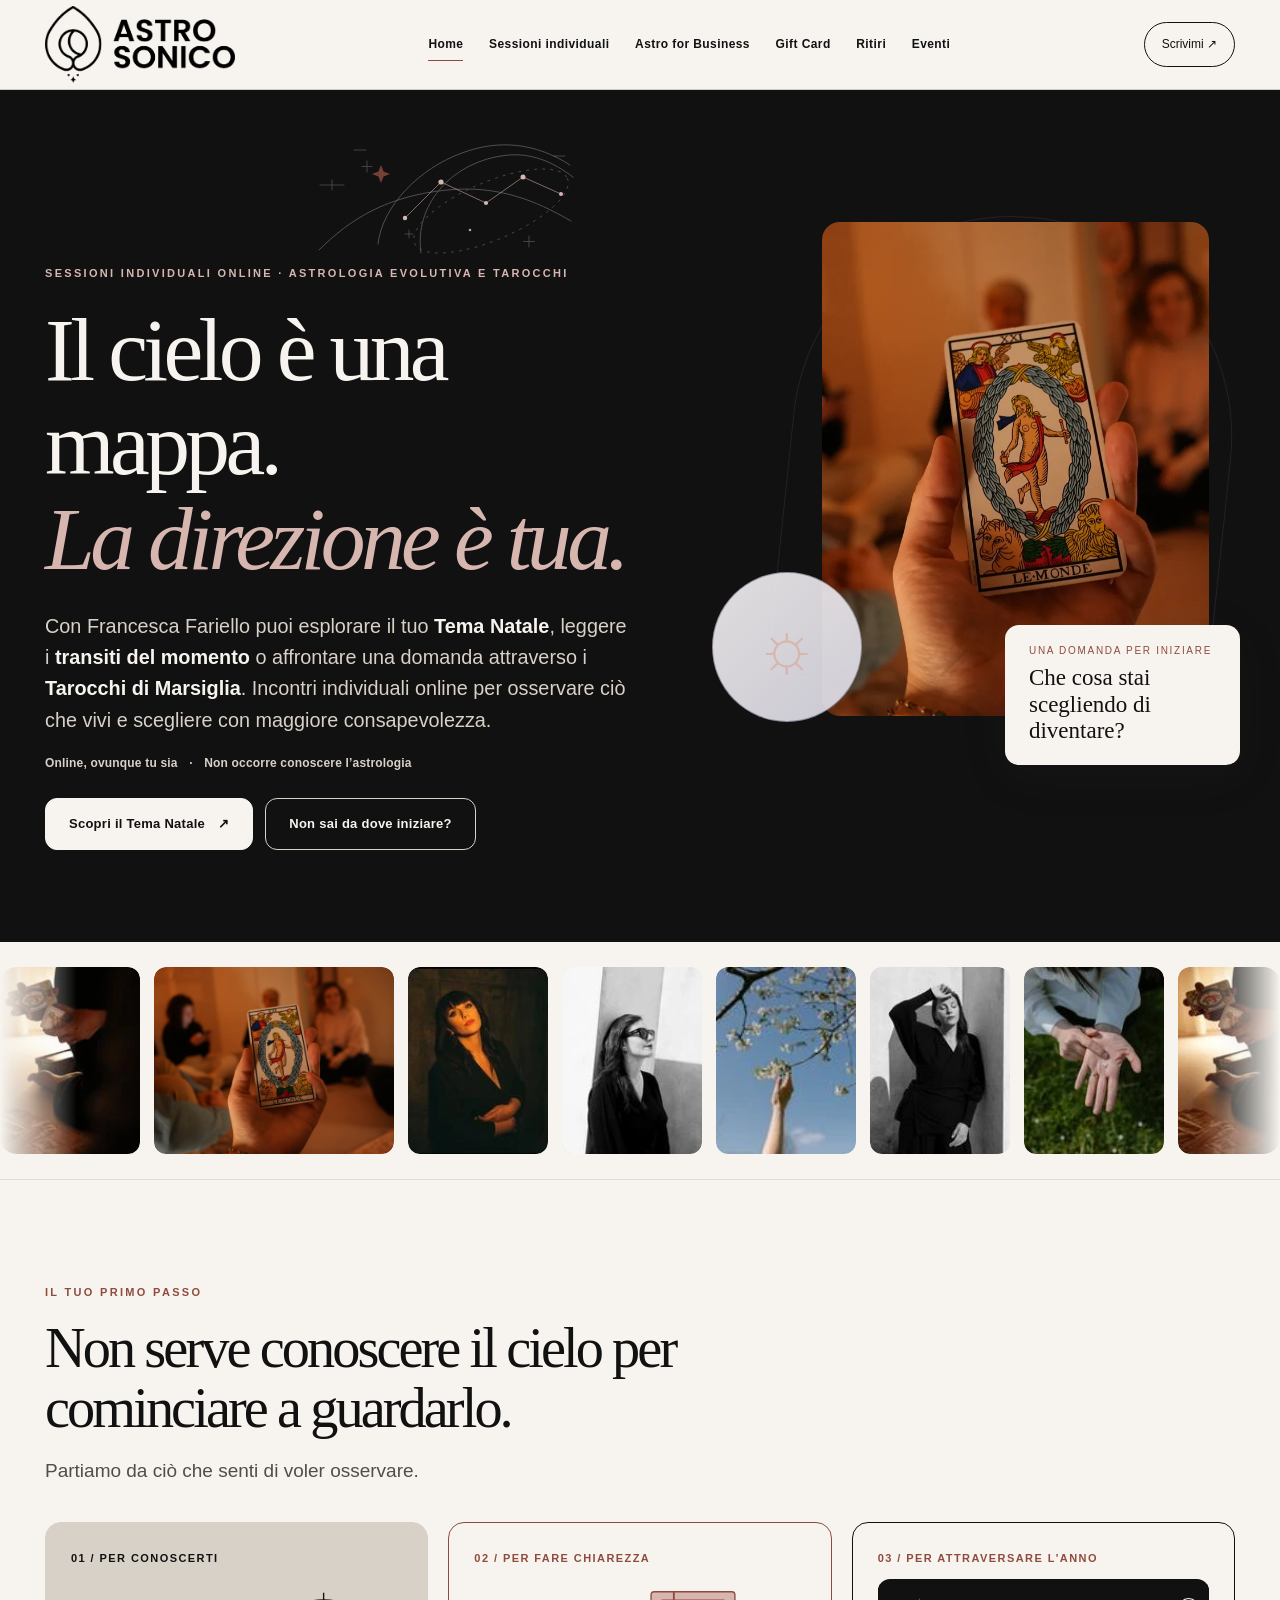
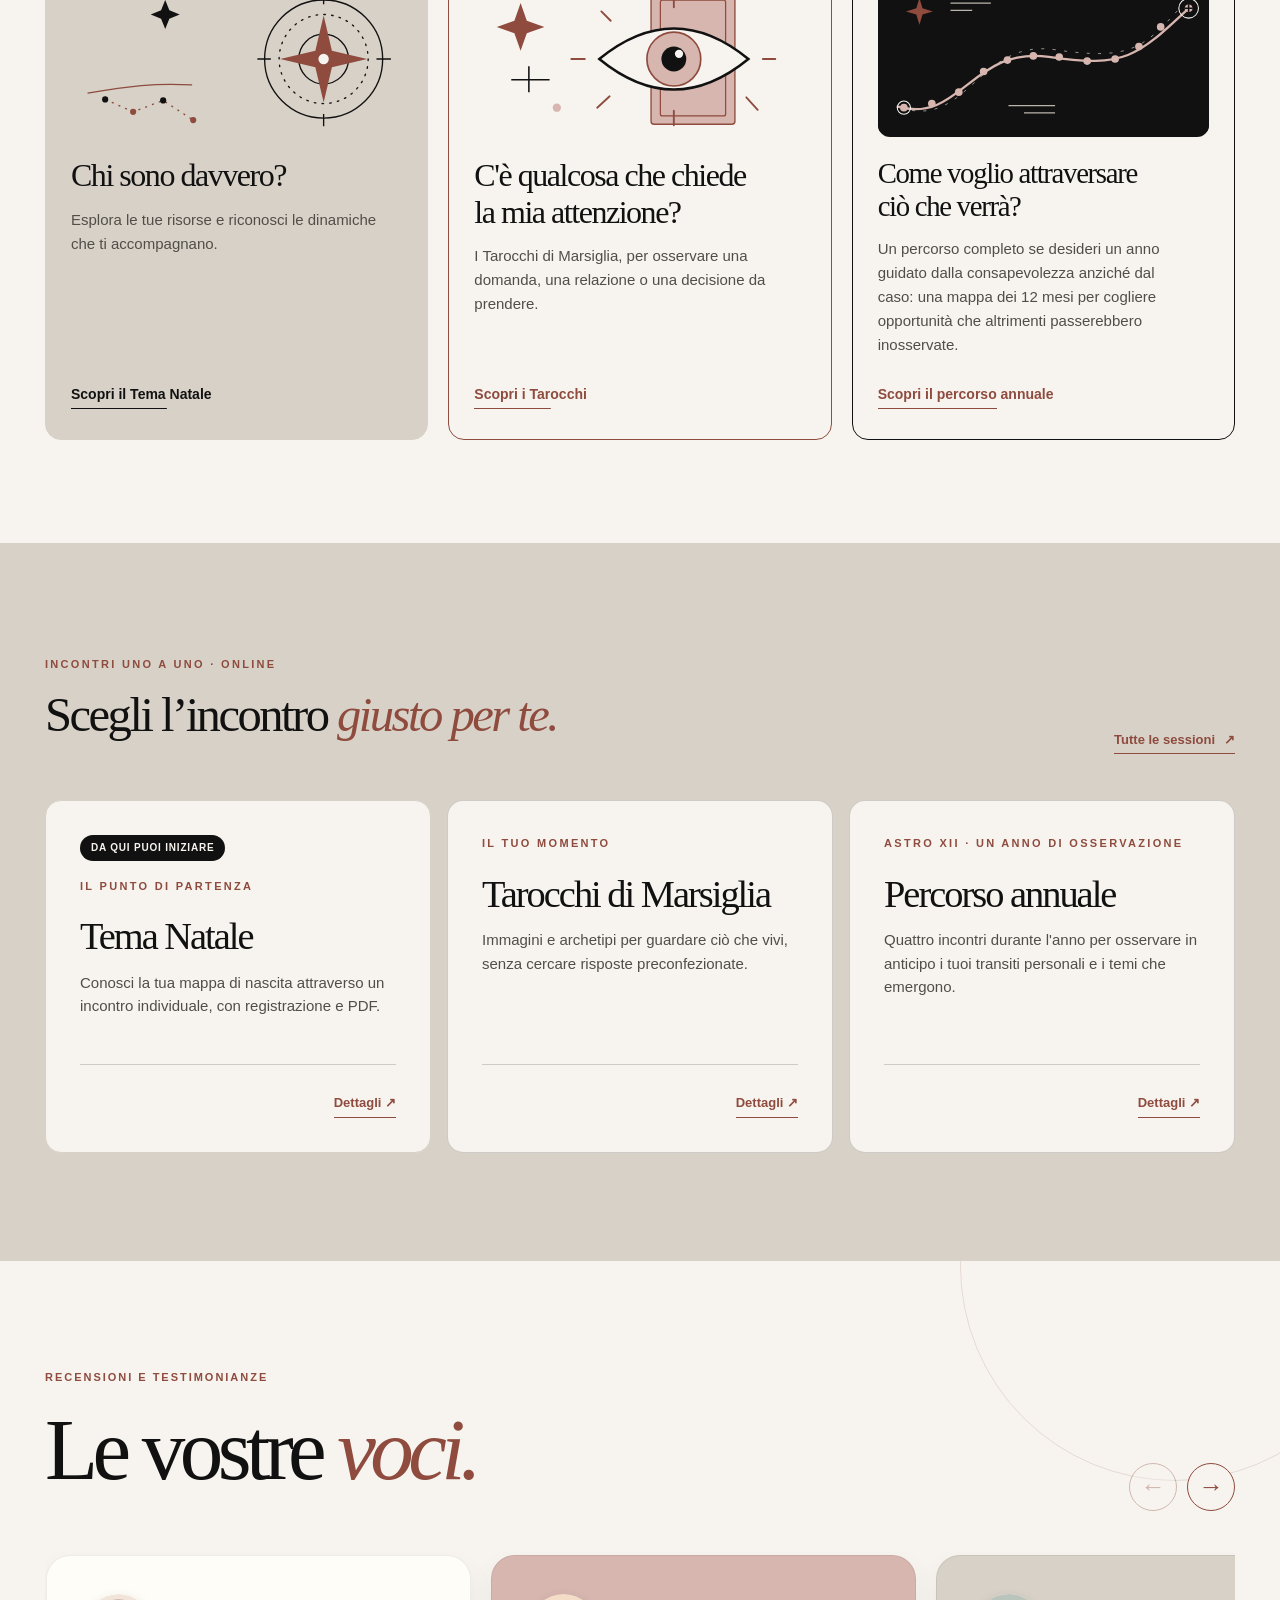
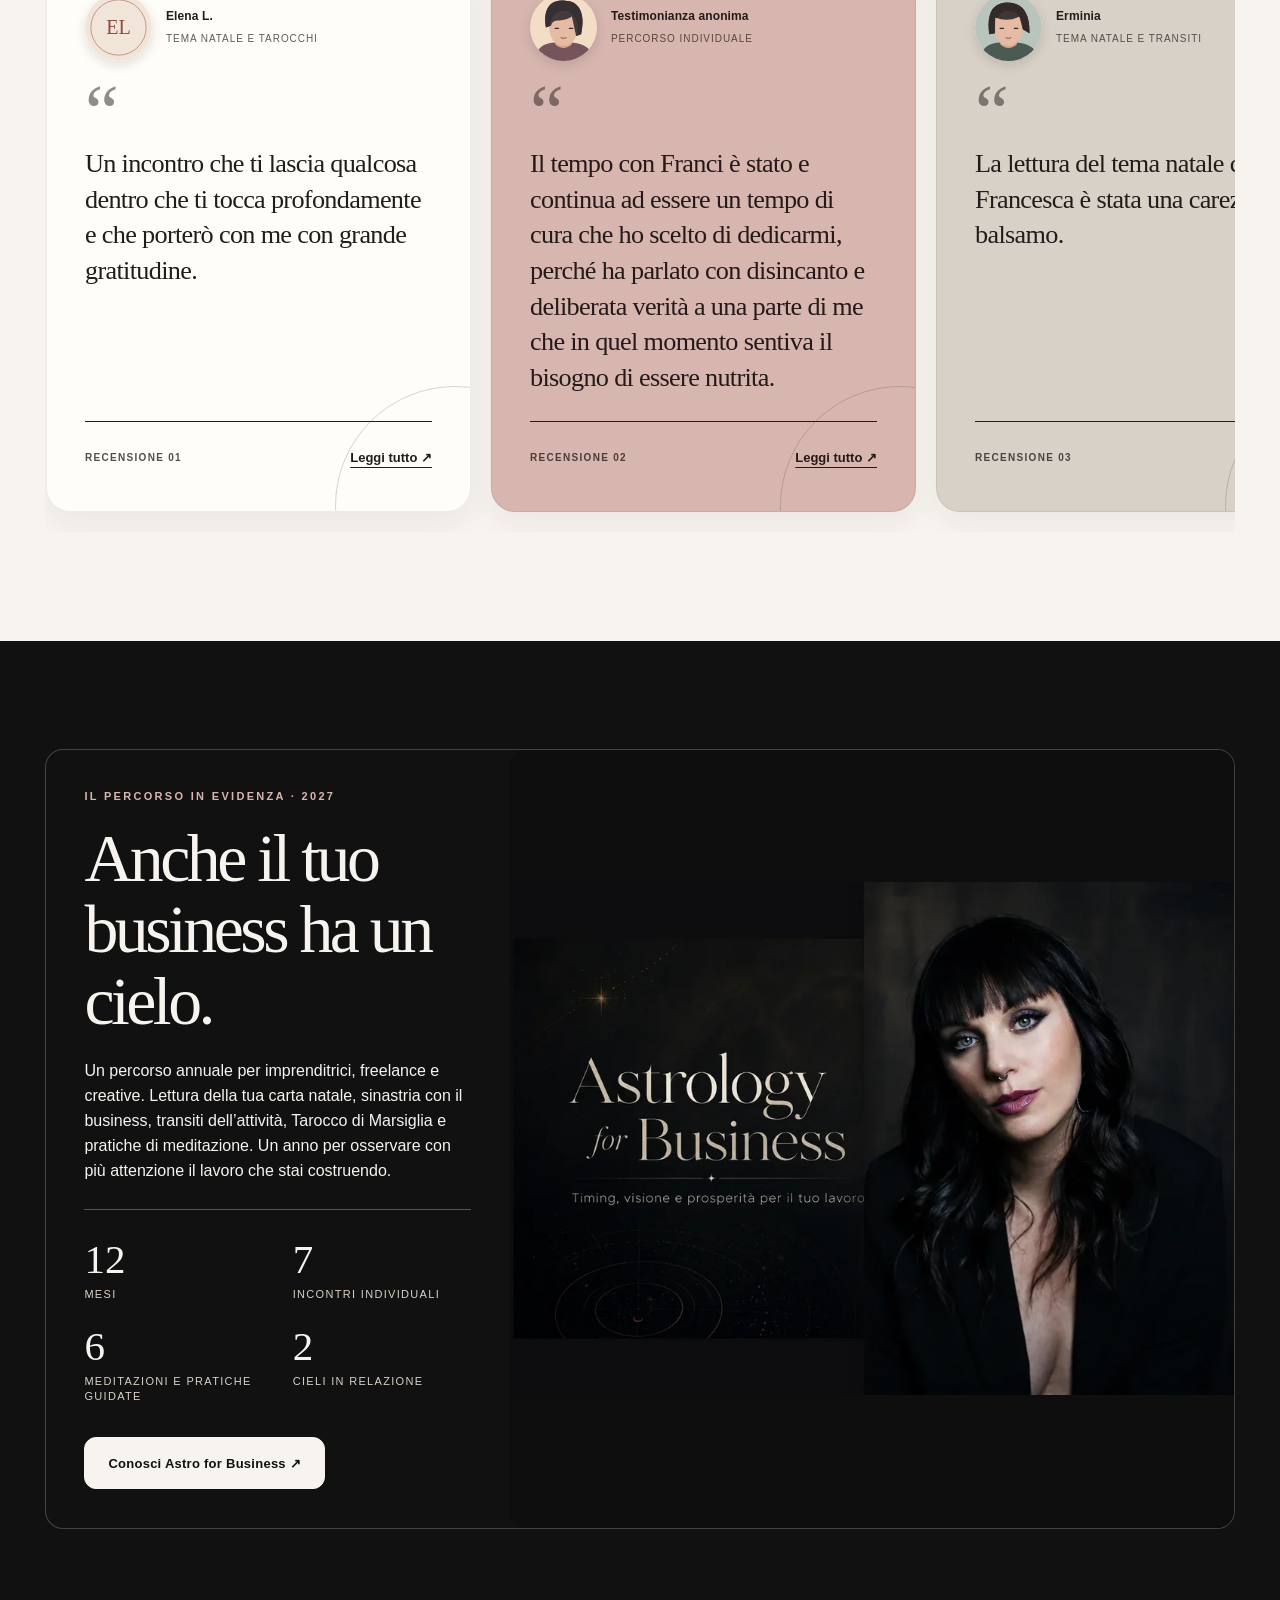
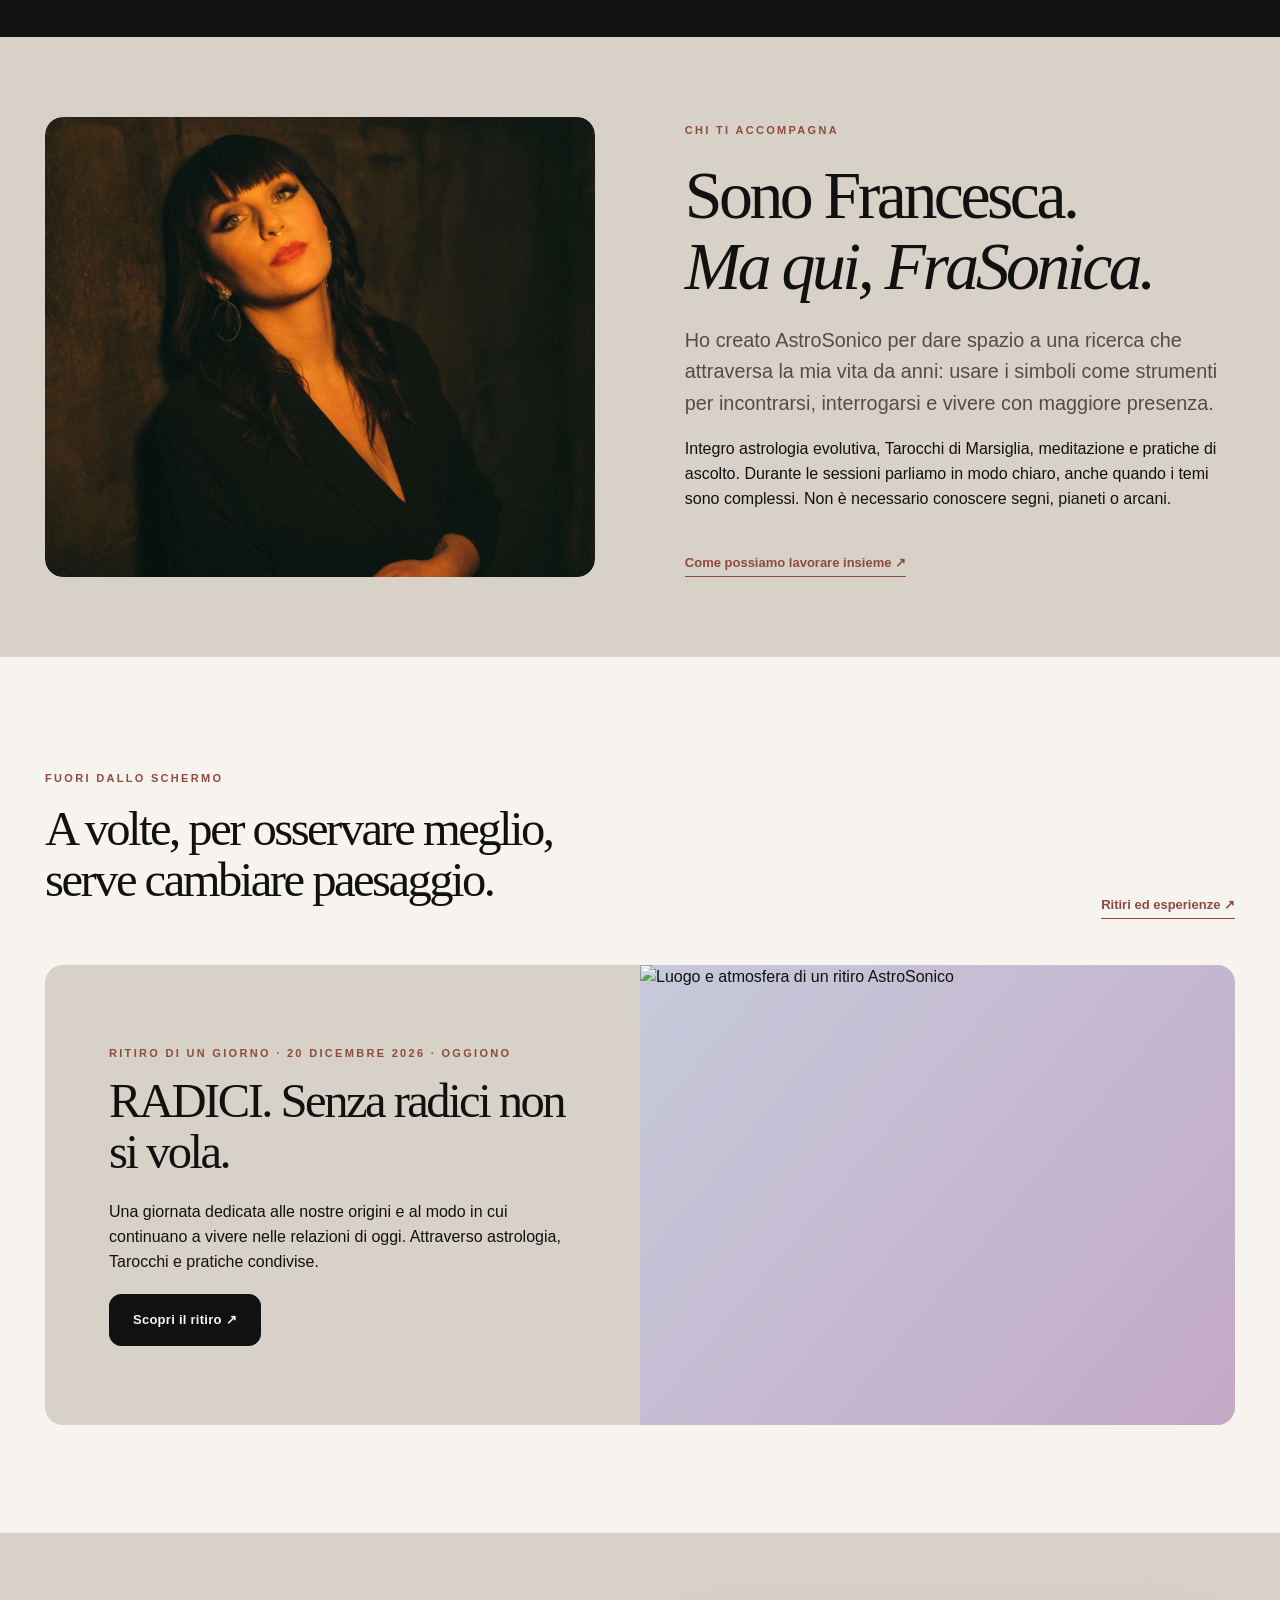
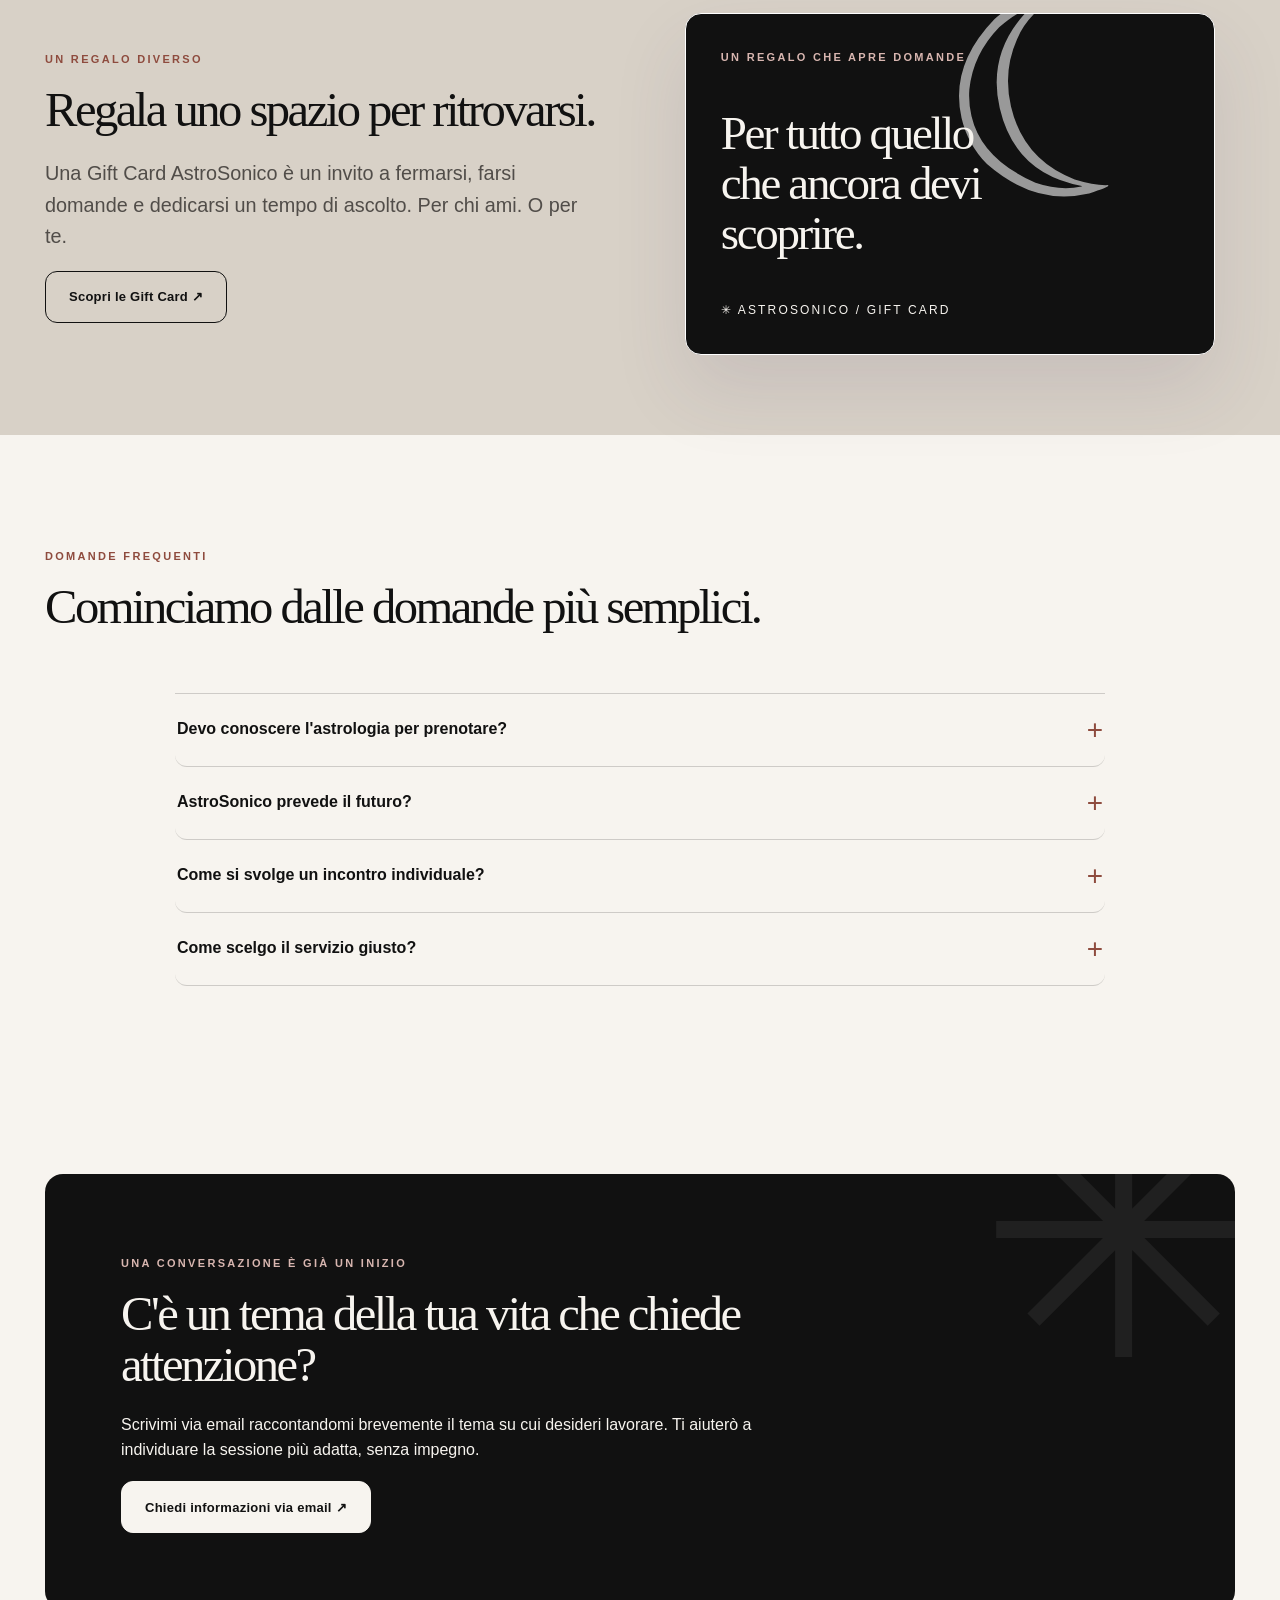
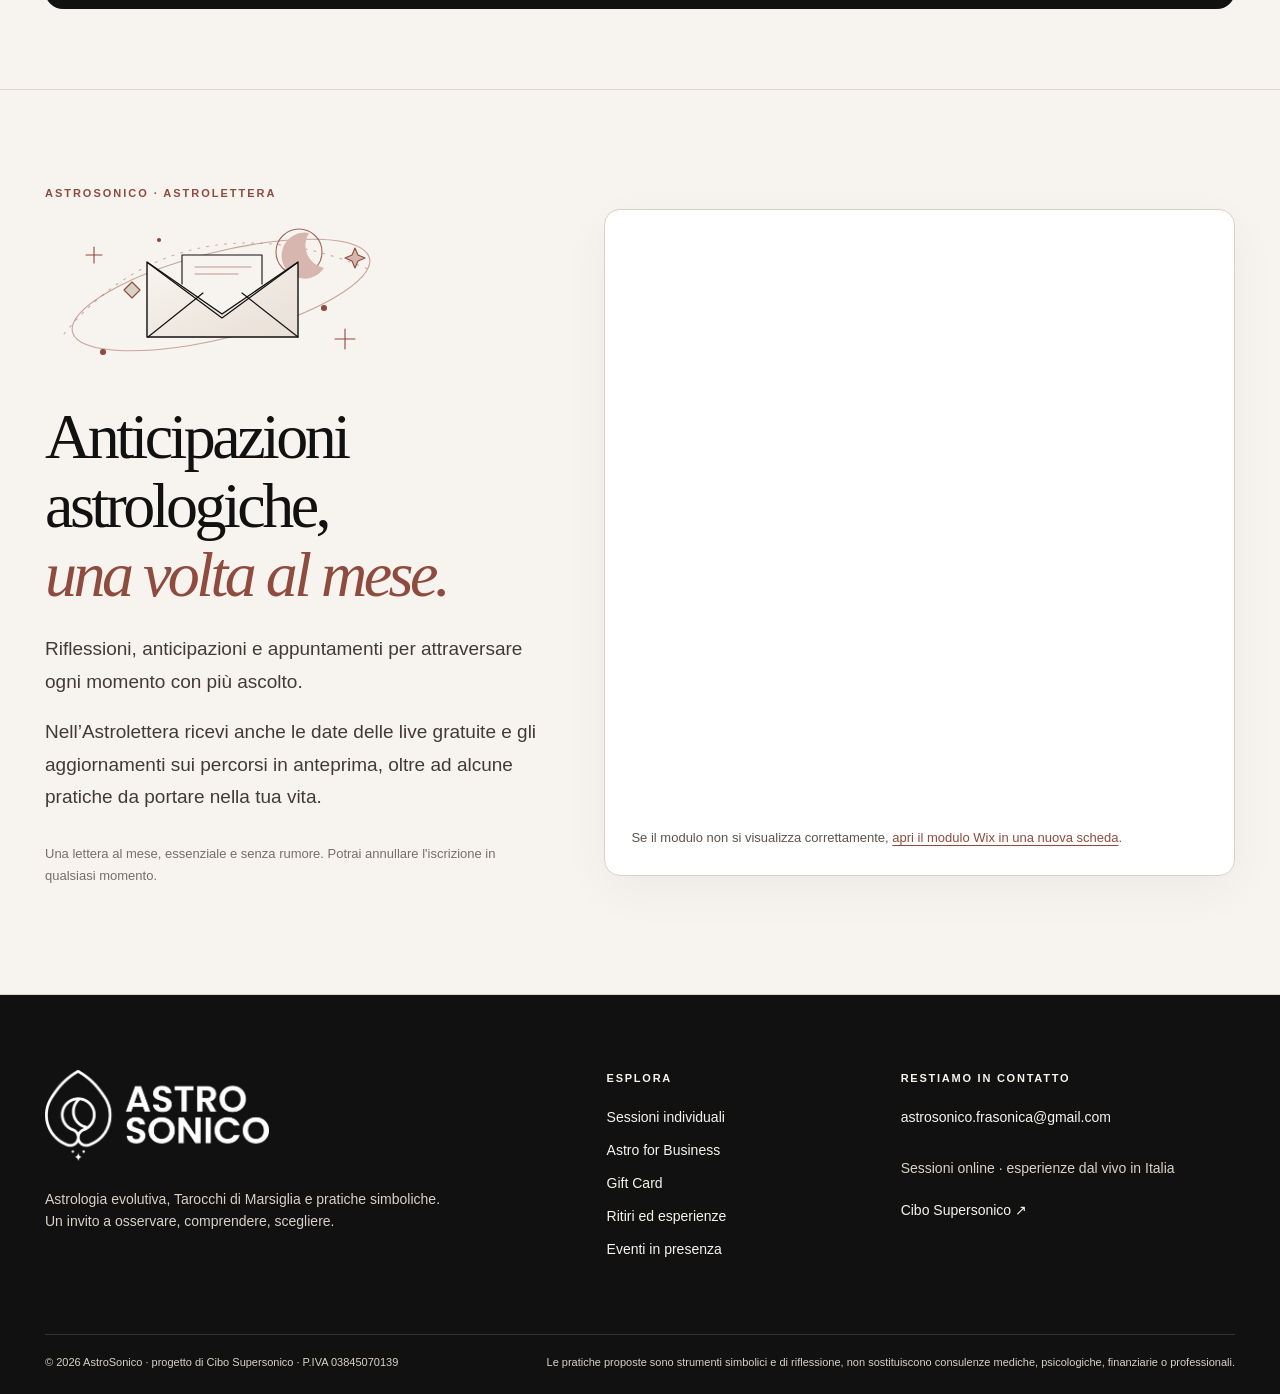
==== commit 6ac298e7: "Rename newsletter to Astrolettera, refresh monthly copy and add celestial letter illustration" ====
--- a/index.html
+++ b/index.html
@@ -31,6 +31,7 @@
 /* Newsletter AstroSonico · modulo Wix incorporato */
 .astro-newsletter{background:#f7f4ef;border-top:1px solid #ded5cb;border-bottom:1px solid #ded5cb;padding:clamp(56px,7vw,104px) 0}
 .astro-newsletter__grid{display:grid;grid-template-columns:minmax(0,.88fr) minmax(0,1.12fr);gap:clamp(28px,5vw,74px);align-items:center}
+.astro-newsletter__art{display:block;width:min(350px,100%);height:auto;margin:15px 0 2px}
 .astro-newsletter__eyebrow{font:700 11px/1.5 var(--sans,Arial,sans-serif);letter-spacing:.18em;text-transform:uppercase;color:#8e4b3e}
 .astro-newsletter__title{font-family:Georgia,serif;font-weight:400;letter-spacing:-.055em;line-height:1.08;font-size:clamp(40px,5vw,68px);color:#111;margin:22px 0 24px}
 .astro-newsletter__title em{font-weight:400;color:#8e4b3e}
@@ -344,13 +345,37 @@
 <section class="astro-newsletter" id="newsletter" aria-labelledby="astro-newsletter-heading">
   <div class="container astro-newsletter__grid">
     <div>
-      <span class="astro-newsletter__eyebrow">ASTROSONICO · LETTERE DAL CIELO</span>
-      <h2 class="astro-newsletter__title" id="astro-newsletter-heading">Il cielo non manda notifiche.<br><em>Ma ogni tanto scrive.</em></h2>
-      <p class="astro-newsletter__text">Riflessioni astrologiche, pratiche di ascolto e nuovi modi di attraversare ciò che cambia. Iscriviti per ricevere le mie lettere dal cielo e, prossimamente, una meditazione guidata gratuita.</p>
-      <p class="astro-newsletter__caption">Scrivo solo quando ho qualcosa da condividere. Potrai annullare l'iscrizione in qualsiasi momento.</p>
+      <span class="astro-newsletter__eyebrow">ASTROSONICO · ASTROLETTERA</span>
+      <svg class="astro-newsletter__art" viewBox="0 0 350 160" role="img" aria-labelledby="astro-newsletter-art-title" xmlns="http://www.w3.org/2000/svg">
+        <title id="astro-newsletter-art-title">Illustrazione editoriale di una lettera aperta attraversata da orbite, luna e piccoli astri</title>
+        <defs>
+          <linearGradient id="astro-letter-paper" x1="0" y1="0" x2="1" y2="1"><stop offset="0" stop-color="#F7F4EF"/><stop offset="1" stop-color="#E9DFD6"/></linearGradient>
+        </defs>
+        <g fill="none" stroke="#8E4B3E" stroke-width="1.1" stroke-linecap="round" stroke-linejoin="round">
+          <ellipse cx="176" cy="75" rx="153" ry="43" transform="rotate(-14 176 75)" opacity=".48"/>
+          <path d="M19 114c74-91 184-116 304-65" stroke-dasharray="2 7" opacity=".42"/>
+          <circle cx="254" cy="32" r="23" opacity=".82"/>
+          <path d="M264 13a23 23 0 1 0 15 35 23 23 0 0 1-15-35Z" fill="#D8B6B0" stroke="none"/>
+          <path d="M79 70l8-8 8 8-8 8-8-8Z" fill="#D8D1C7"/>
+          <path d="M102 117h151v-75l-76 52-75-52v75Z" fill="url(#astro-letter-paper)" stroke="#111111" stroke-width="1.4"/>
+          <path d="M103 43l74 55 75-55M103 117l55-44M253 117l-56-44" stroke="#111111" stroke-width="1.2"/>
+          <path d="M137 64V35h80v29" fill="#F7F4EF" stroke="#111111"/>
+          <path d="M150 47h56M150 54h43" stroke="#8E4B3E" opacity=".55"/>
+          <path d="M49 27v16m-8-8h16M300 109v20m-10-10h20" stroke="#8E4B3E"/>
+          <path d="M310 28l3 7 7 3-7 3-3 7-3-7-7-3 7-3Z" fill="#D8B6B0"/>
+          <circle cx="58" cy="132" r="2.5" fill="#8E4B3E"/>
+          <circle cx="279" cy="88" r="2.5" fill="#8E4B3E"/>
+          <circle cx="114" cy="20" r="1.5" fill="#8E4B3E"/>
+        </g>
+      </svg>
+
+      <h2 class="astro-newsletter__title" id="astro-newsletter-heading">Anticipazioni astrologiche,<br><em>una volta al mese.</em></h2>
+      <p class="astro-newsletter__text">Riflessioni, anticipazioni e appuntamenti per attraversare ogni momento con più ascolto.</p>
+      <p class="astro-newsletter__text">Nell’Astrolettera ricevi anche le date delle live gratuite e gli aggiornamenti sui percorsi in anteprima, oltre ad alcune pratiche da portare nella tua vita.</p>
+      <p class="astro-newsletter__caption">Una lettera al mese, essenziale e senza rumore. Potrai annullare l'iscrizione in qualsiasi momento.</p>
     </div>
     <div class="astro-newsletter__embed">
-      <iframe class="astro-newsletter__frame" title="Modulo iscrizione newsletter AstroSonico su Wix" src="https://cibosupersonico.wixforms.com/f/7530640993356350488" loading="lazy" referrerpolicy="strict-origin-when-cross-origin"></iframe>
+      <iframe class="astro-newsletter__frame" title="Modulo iscrizione all’Astrolettera AstroSonico su Wix" src="https://cibosupersonico.wixforms.com/f/7530640993356350488" loading="lazy" referrerpolicy="strict-origin-when-cross-origin"></iframe>
       <p class="astro-newsletter__fallback">Se il modulo non si visualizza correttamente, <a href="https://cibosupersonico.wixforms.com/f/7530640993356350488" target="_blank" rel="noopener noreferrer">apri il modulo Wix in una nuova scheda</a>.</p>
     </div>
   </div>
@@ -360,10 +385,10 @@
   <div class="astro-newsletter-popup__panel" role="dialog" aria-modal="true" aria-labelledby="astro-newsletter-popup-heading" aria-describedby="astro-newsletter-popup-description">
     <button class="astro-newsletter-popup__close" type="button" aria-label="Chiudi l'invito alla newsletter" data-newsletter-dismiss>&times;</button>
     <span class="astro-newsletter-popup__mark" aria-hidden="true">✳</span>
-    <span class="astro-newsletter__eyebrow">LETTERE DAL CIELO</span>
-    <h2 class="astro-newsletter-popup__title" id="astro-newsletter-popup-heading">Il cielo non manda notifiche.<br><em>Ma ogni tanto scrive.</em></h2>
-    <p class="astro-newsletter-popup__text" id="astro-newsletter-popup-description">Iscriviti alla newsletter di AstroSonico. Riflessioni, pratiche di ascolto e una meditazione guidata gratuita in arrivo.</p>
-    <button class="astro-newsletter-popup__action" type="button" id="astro-newsletter-popup-go">Iscriviti alle lettere dal cielo</button>
+    <span class="astro-newsletter__eyebrow">ASTROLETTERA</span>
+    <h2 class="astro-newsletter-popup__title" id="astro-newsletter-popup-heading">Anticipazioni astrologiche,<br><em>una volta al mese.</em></h2>
+    <p class="astro-newsletter-popup__text" id="astro-newsletter-popup-description">Riflessioni, anticipazioni e appuntamenti per attraversare ogni momento con più ascolto. Nell’Astrolettera ricevi anche le date delle live gratuite e gli aggiornamenti sui percorsi in anteprima, oltre ad alcune pratiche da portare nella tua vita.</p>
+    <button class="astro-newsletter-popup__action" type="button" id="astro-newsletter-popup-go">Iscriviti all’Astrolettera</button>
     <button class="astro-newsletter-popup__later" type="button" data-newsletter-dismiss>Non ora</button>
   </div>
 </div>
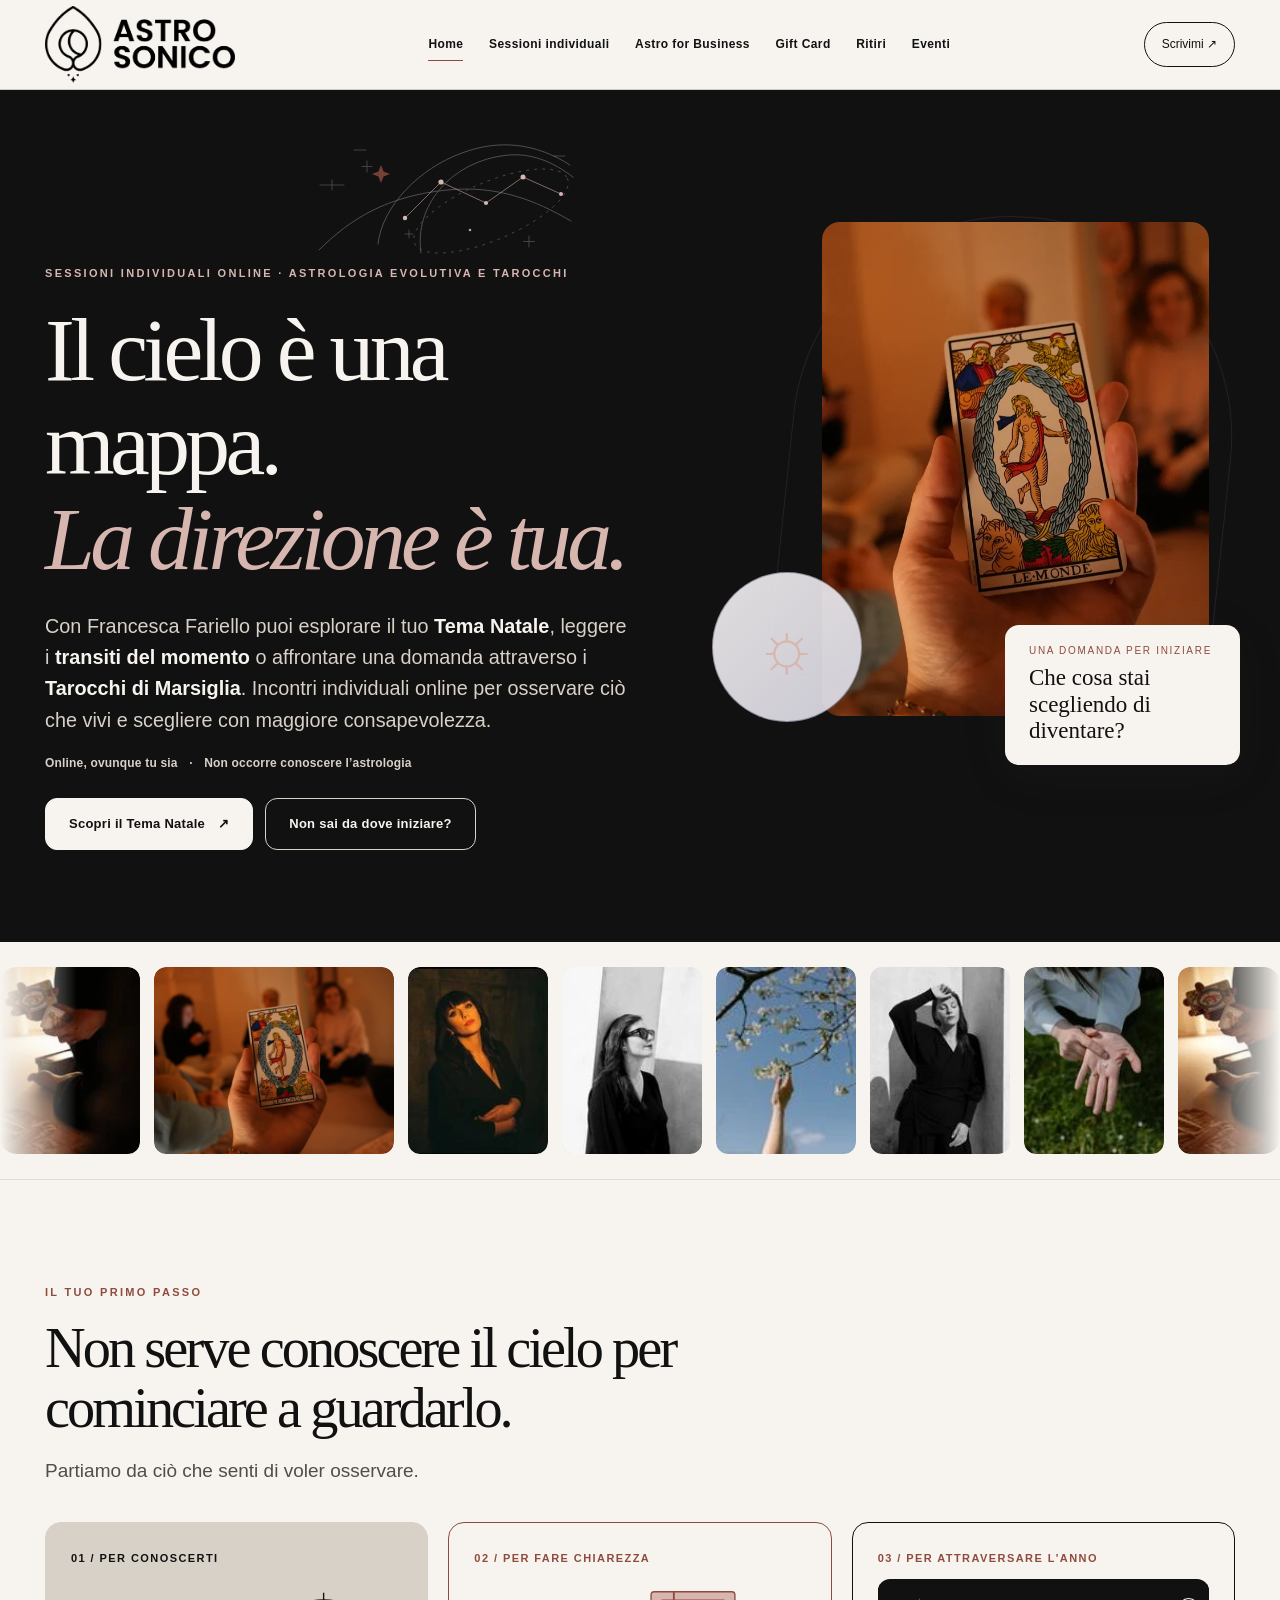
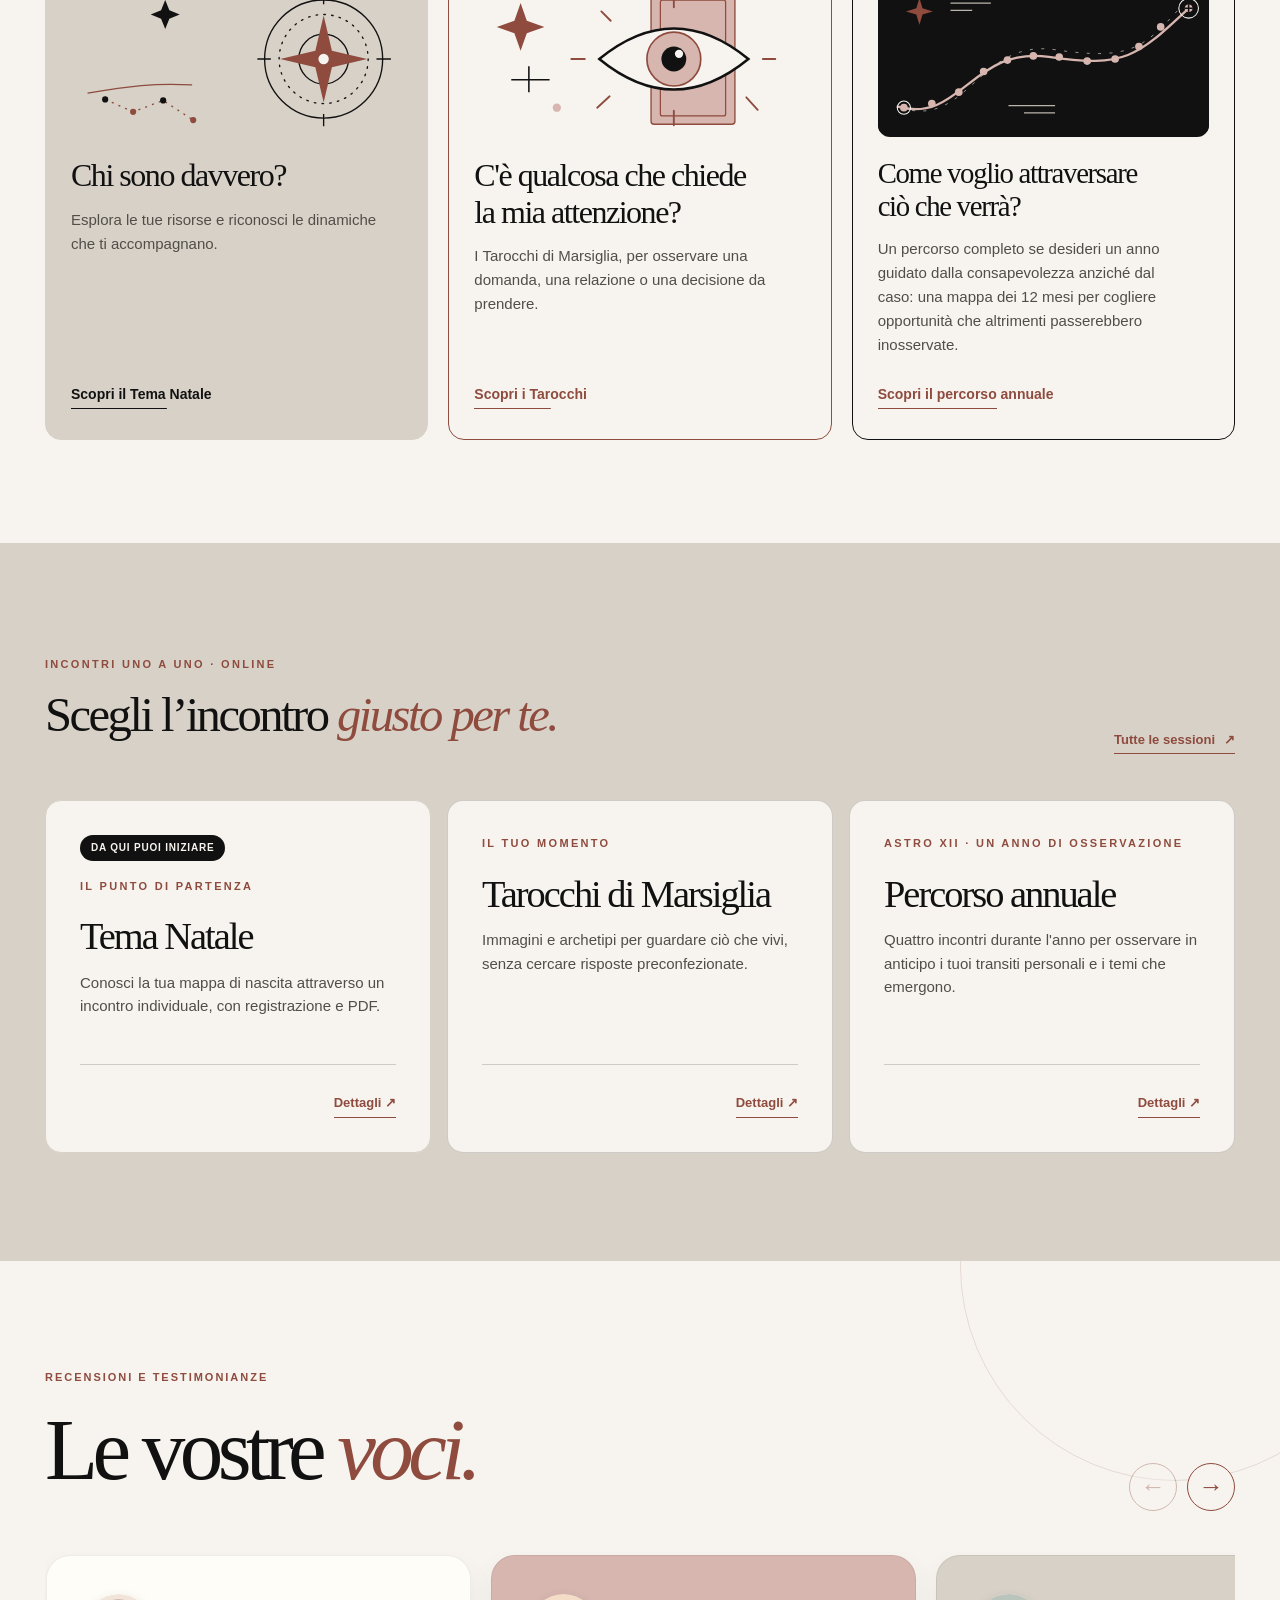
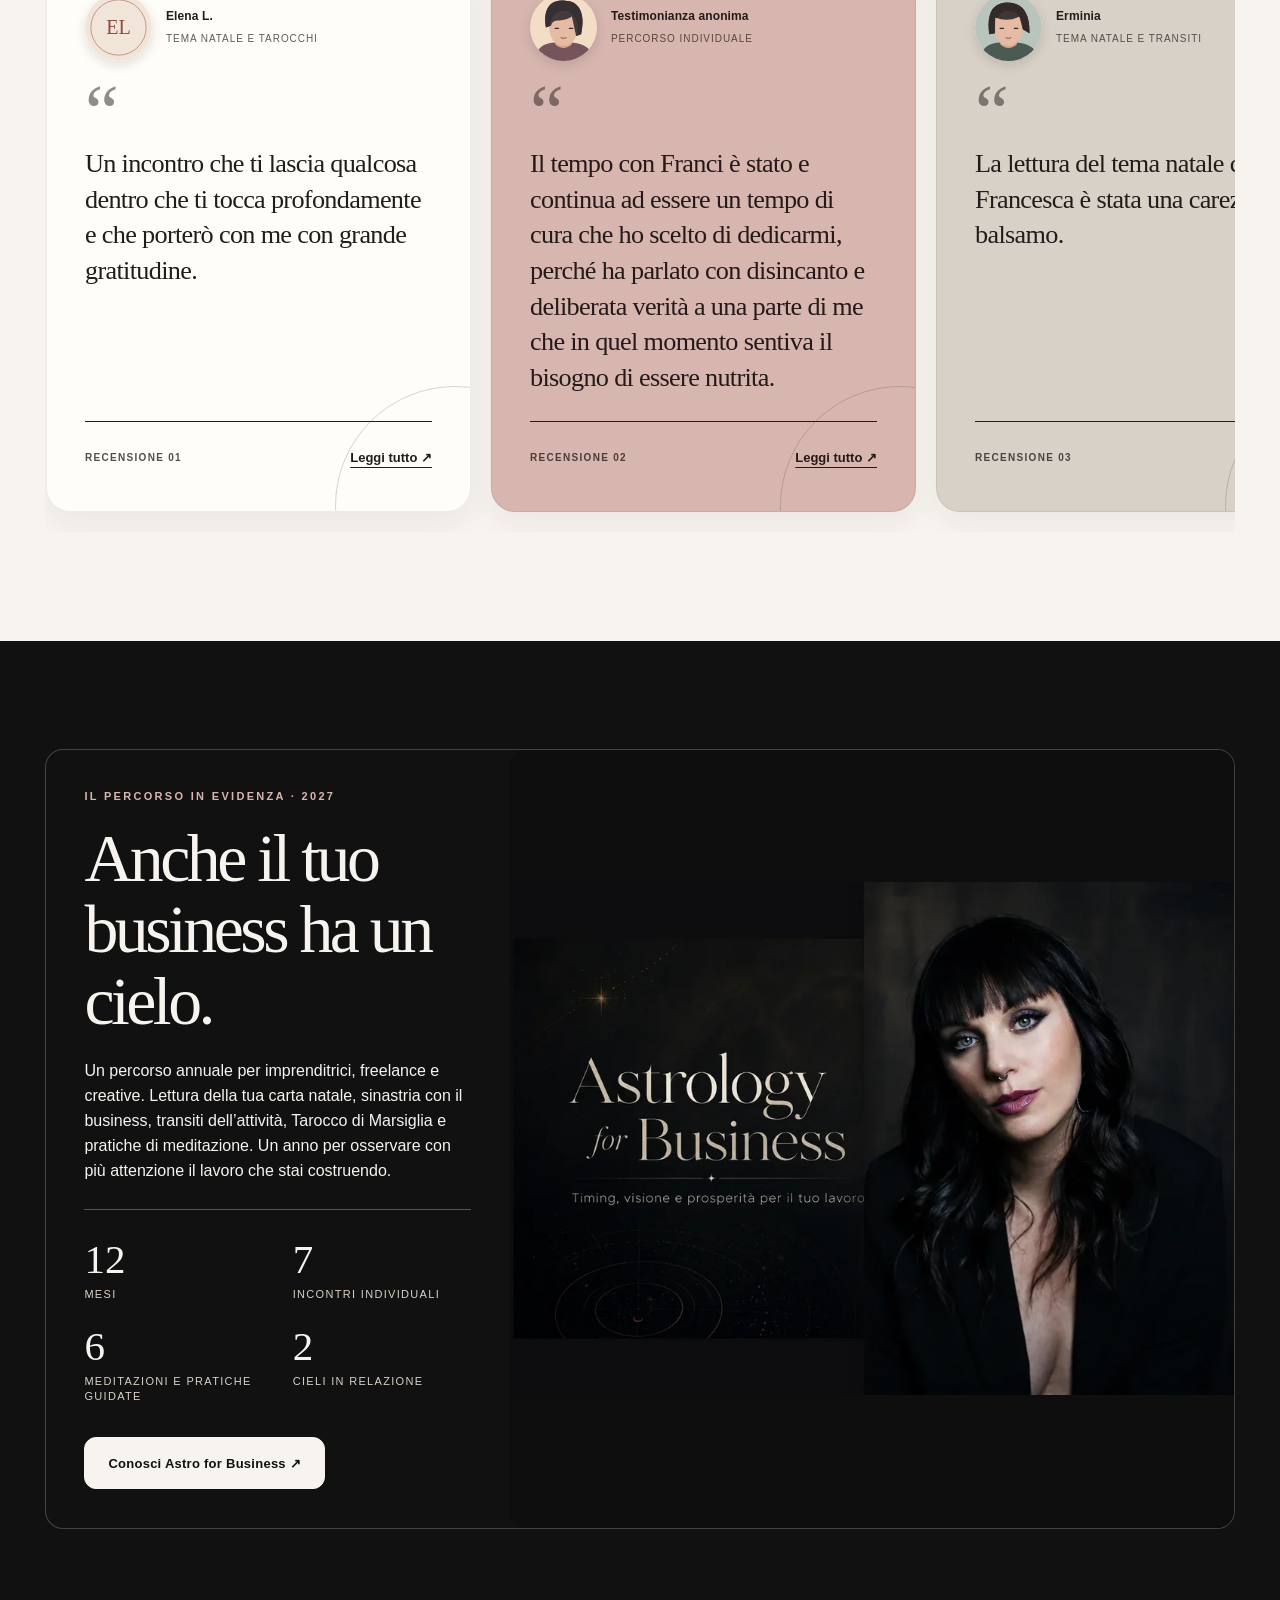
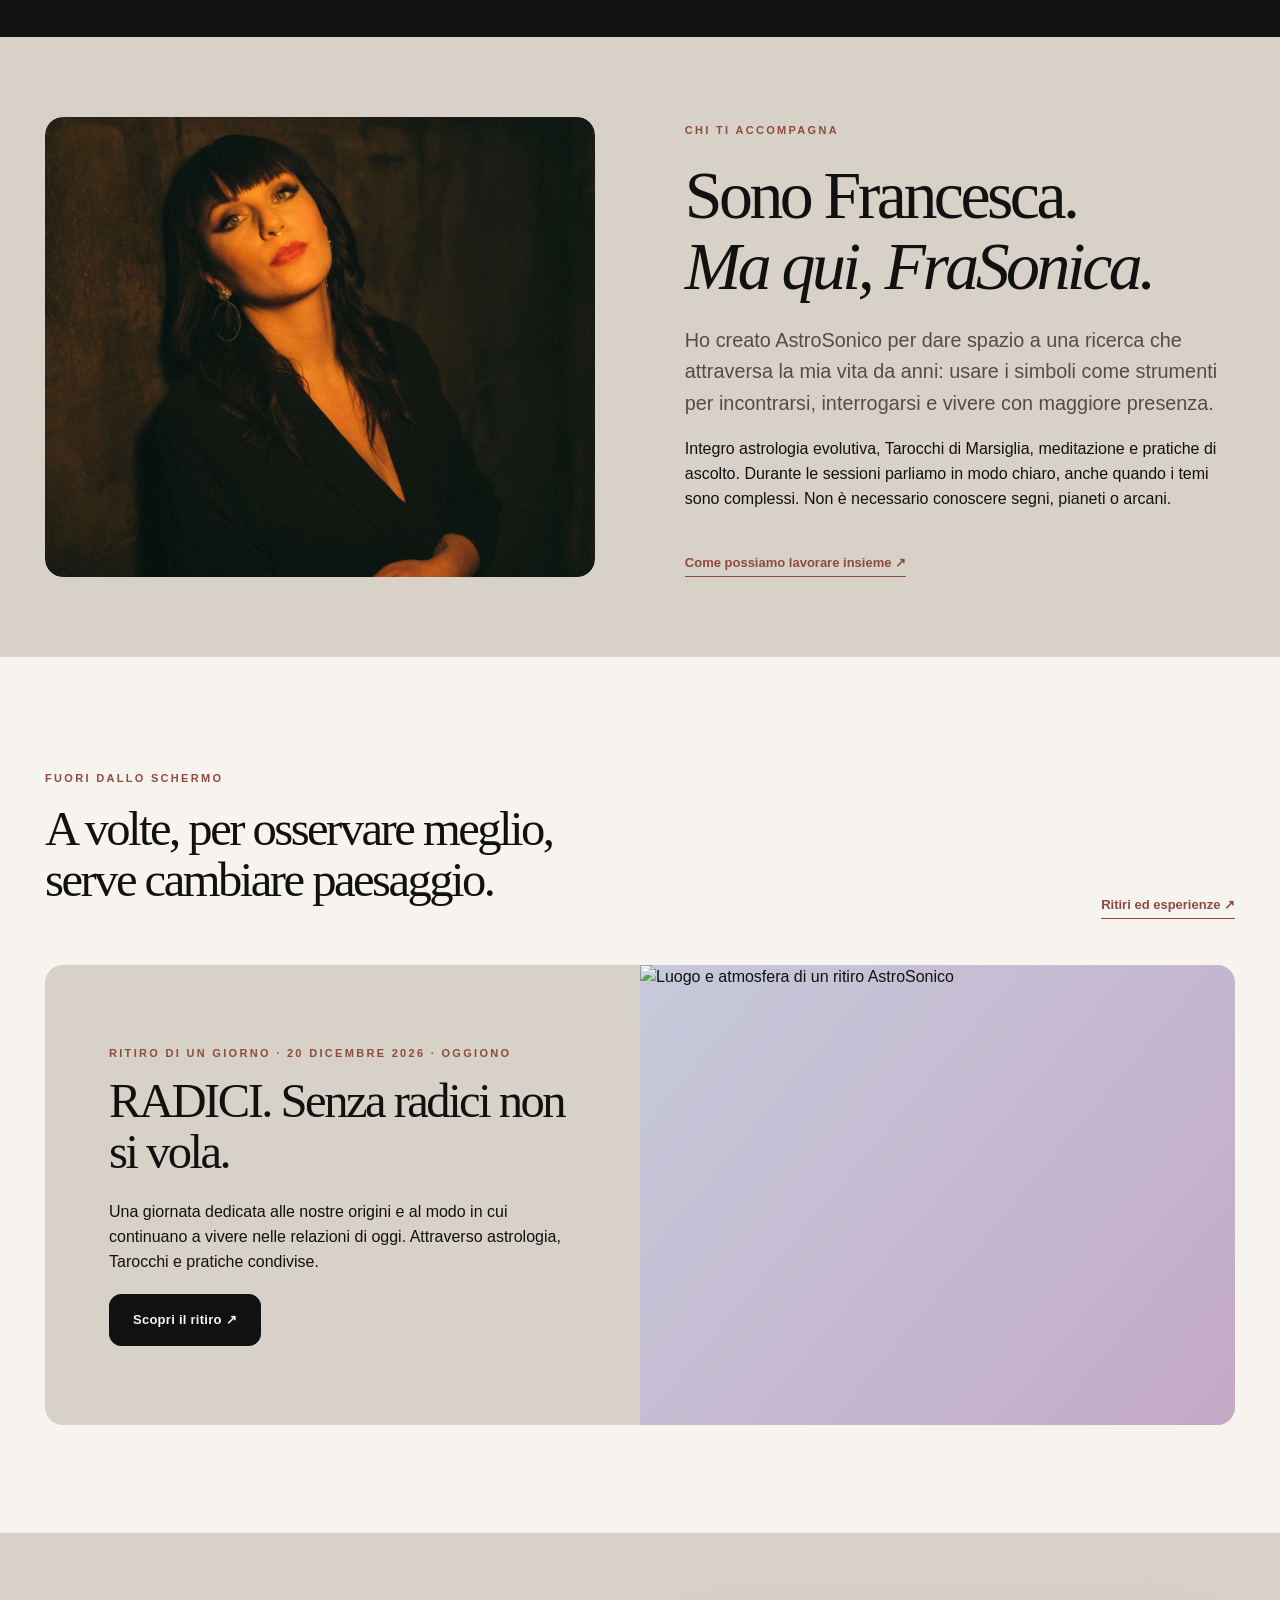
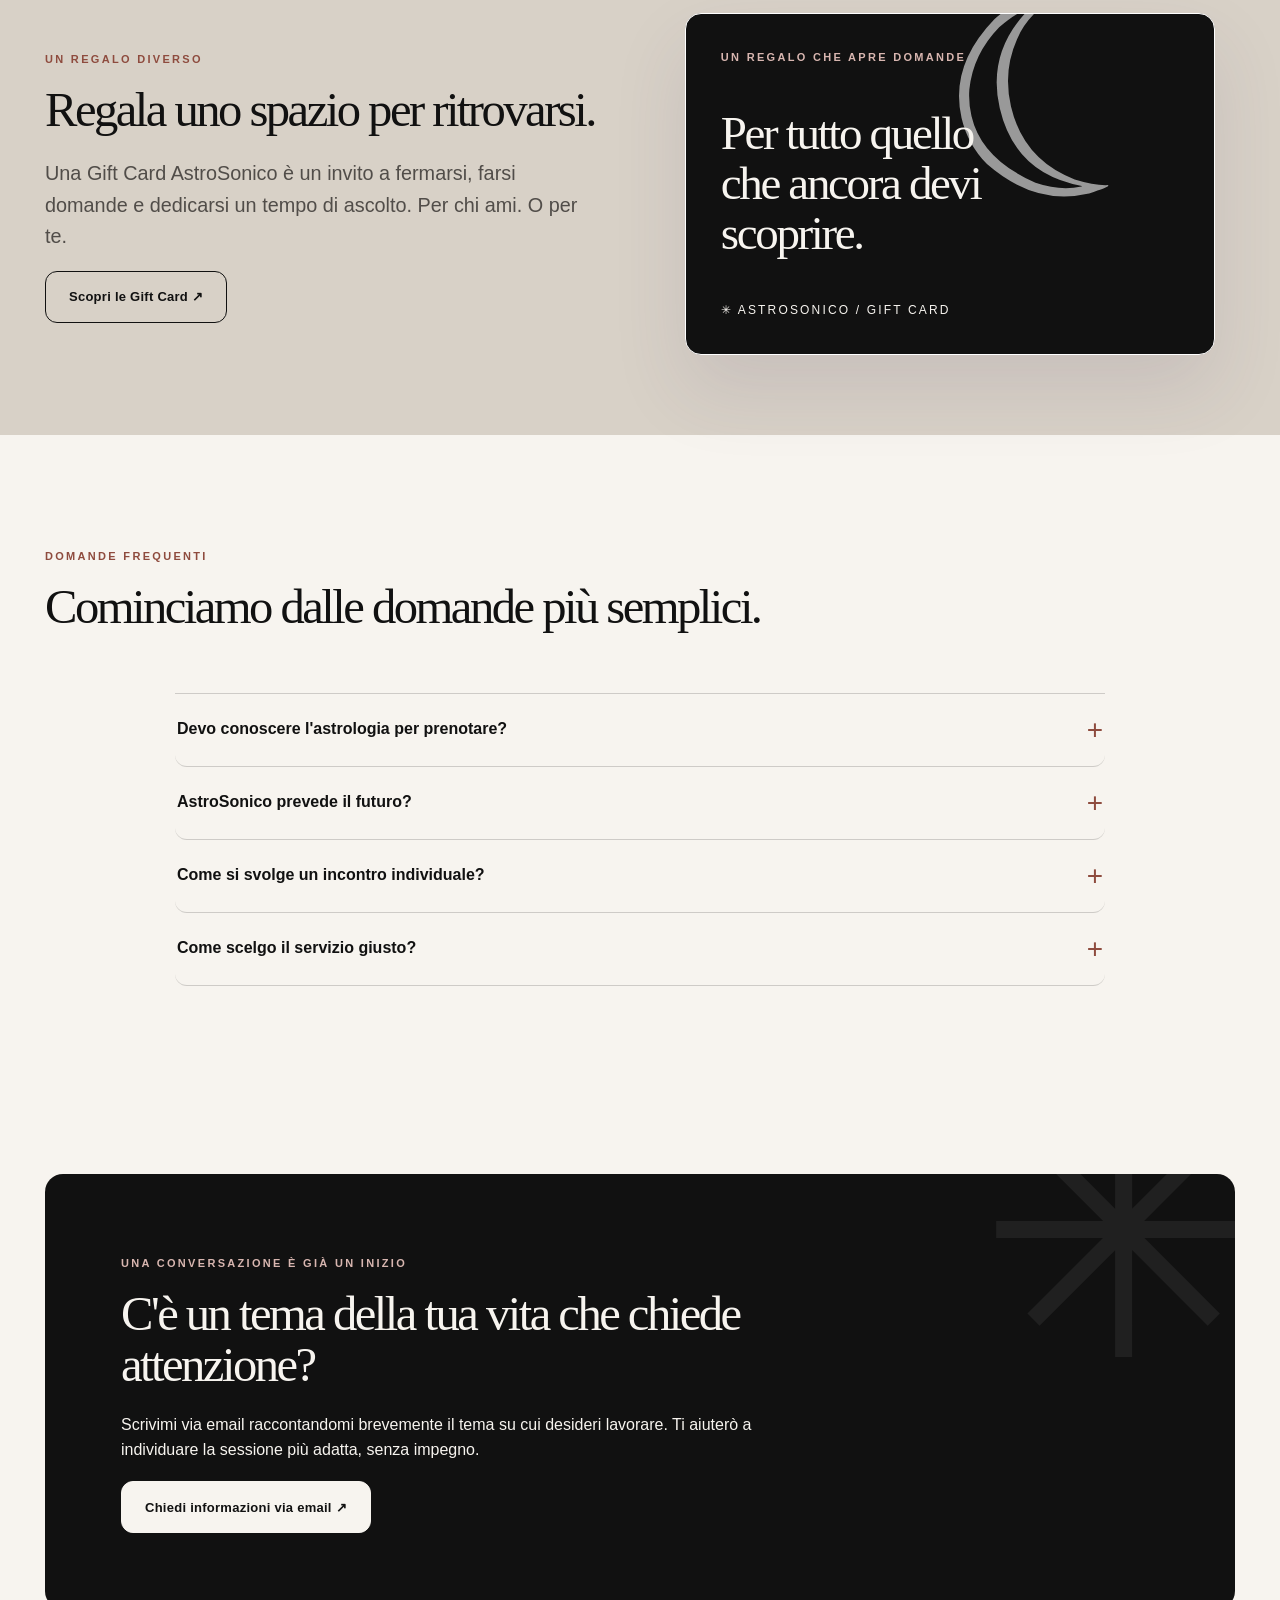
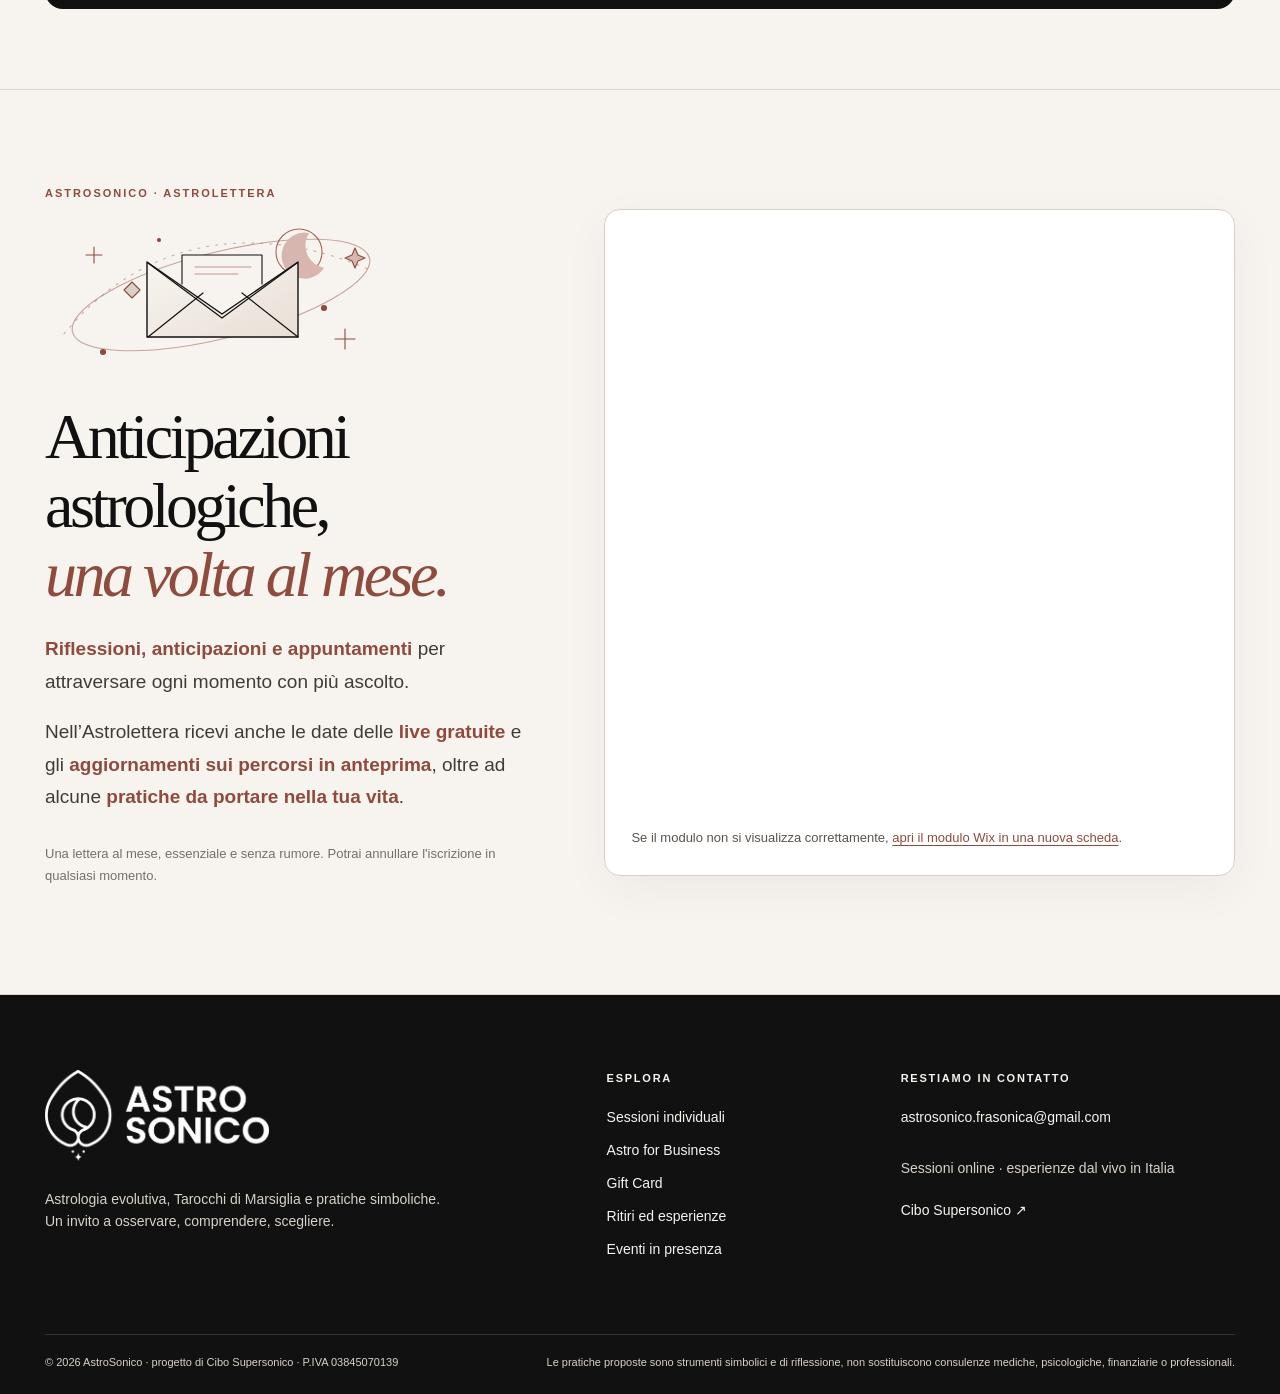
==== commit 55629877: "Highlight Astrolettera key phrases for readability" ====
--- a/index.html
+++ b/index.html
@@ -36,6 +36,7 @@
 .astro-newsletter__title{font-family:Georgia,serif;font-weight:400;letter-spacing:-.055em;line-height:1.08;font-size:clamp(40px,5vw,68px);color:#111;margin:22px 0 24px}
 .astro-newsletter__title em{font-weight:400;color:#8e4b3e}
 .astro-newsletter__text{font-size:clamp(16px,1.5vw,19px);line-height:1.7;color:#403b37;max-width:530px}
+.astro-newsletter__text strong,.astro-newsletter-popup__text strong{font-weight:700;color:#8e4b3e}
 .astro-newsletter__caption{color:#776e67;font-size:13px;line-height:1.65;margin-top:30px}
 .astro-newsletter__embed{background:#fff;border:1px solid #d8d1c7;border-radius:16px;padding:clamp(14px,2.2vw,26px);box-shadow:0 14px 50px rgba(20,16,16,.045);min-width:0}
 .astro-newsletter__frame{width:100%;height:580px;max-width:100%;border:0;background:#fff;display:block}
@@ -370,8 +371,8 @@
       </svg>
 
       <h2 class="astro-newsletter__title" id="astro-newsletter-heading">Anticipazioni astrologiche,<br><em>una volta al mese.</em></h2>
-      <p class="astro-newsletter__text">Riflessioni, anticipazioni e appuntamenti per attraversare ogni momento con più ascolto.</p>
-      <p class="astro-newsletter__text">Nell’Astrolettera ricevi anche le date delle live gratuite e gli aggiornamenti sui percorsi in anteprima, oltre ad alcune pratiche da portare nella tua vita.</p>
+      <p class="astro-newsletter__text"><strong>Riflessioni, anticipazioni e appuntamenti</strong> per attraversare ogni momento con più ascolto.</p>
+      <p class="astro-newsletter__text">Nell’Astrolettera ricevi anche le date delle <strong>live gratuite</strong> e gli <strong>aggiornamenti sui percorsi in anteprima</strong>, oltre ad alcune <strong>pratiche da portare nella tua vita</strong>.</p>
       <p class="astro-newsletter__caption">Una lettera al mese, essenziale e senza rumore. Potrai annullare l'iscrizione in qualsiasi momento.</p>
     </div>
     <div class="astro-newsletter__embed">
@@ -387,7 +388,7 @@
     <span class="astro-newsletter-popup__mark" aria-hidden="true">✳</span>
     <span class="astro-newsletter__eyebrow">ASTROLETTERA</span>
     <h2 class="astro-newsletter-popup__title" id="astro-newsletter-popup-heading">Anticipazioni astrologiche,<br><em>una volta al mese.</em></h2>
-    <p class="astro-newsletter-popup__text" id="astro-newsletter-popup-description">Riflessioni, anticipazioni e appuntamenti per attraversare ogni momento con più ascolto. Nell’Astrolettera ricevi anche le date delle live gratuite e gli aggiornamenti sui percorsi in anteprima, oltre ad alcune pratiche da portare nella tua vita.</p>
+    <p class="astro-newsletter-popup__text" id="astro-newsletter-popup-description"><strong>Riflessioni, anticipazioni e appuntamenti</strong> per attraversare ogni momento con più ascolto. Nell’Astrolettera ricevi anche le date delle <strong>live gratuite</strong> e gli <strong>aggiornamenti sui percorsi in anteprima</strong>, oltre ad alcune <strong>pratiche da portare nella tua vita</strong>.</p>
     <button class="astro-newsletter-popup__action" type="button" id="astro-newsletter-popup-go">Iscriviti all’Astrolettera</button>
     <button class="astro-newsletter-popup__later" type="button" data-newsletter-dismiss>Non ora</button>
   </div>
